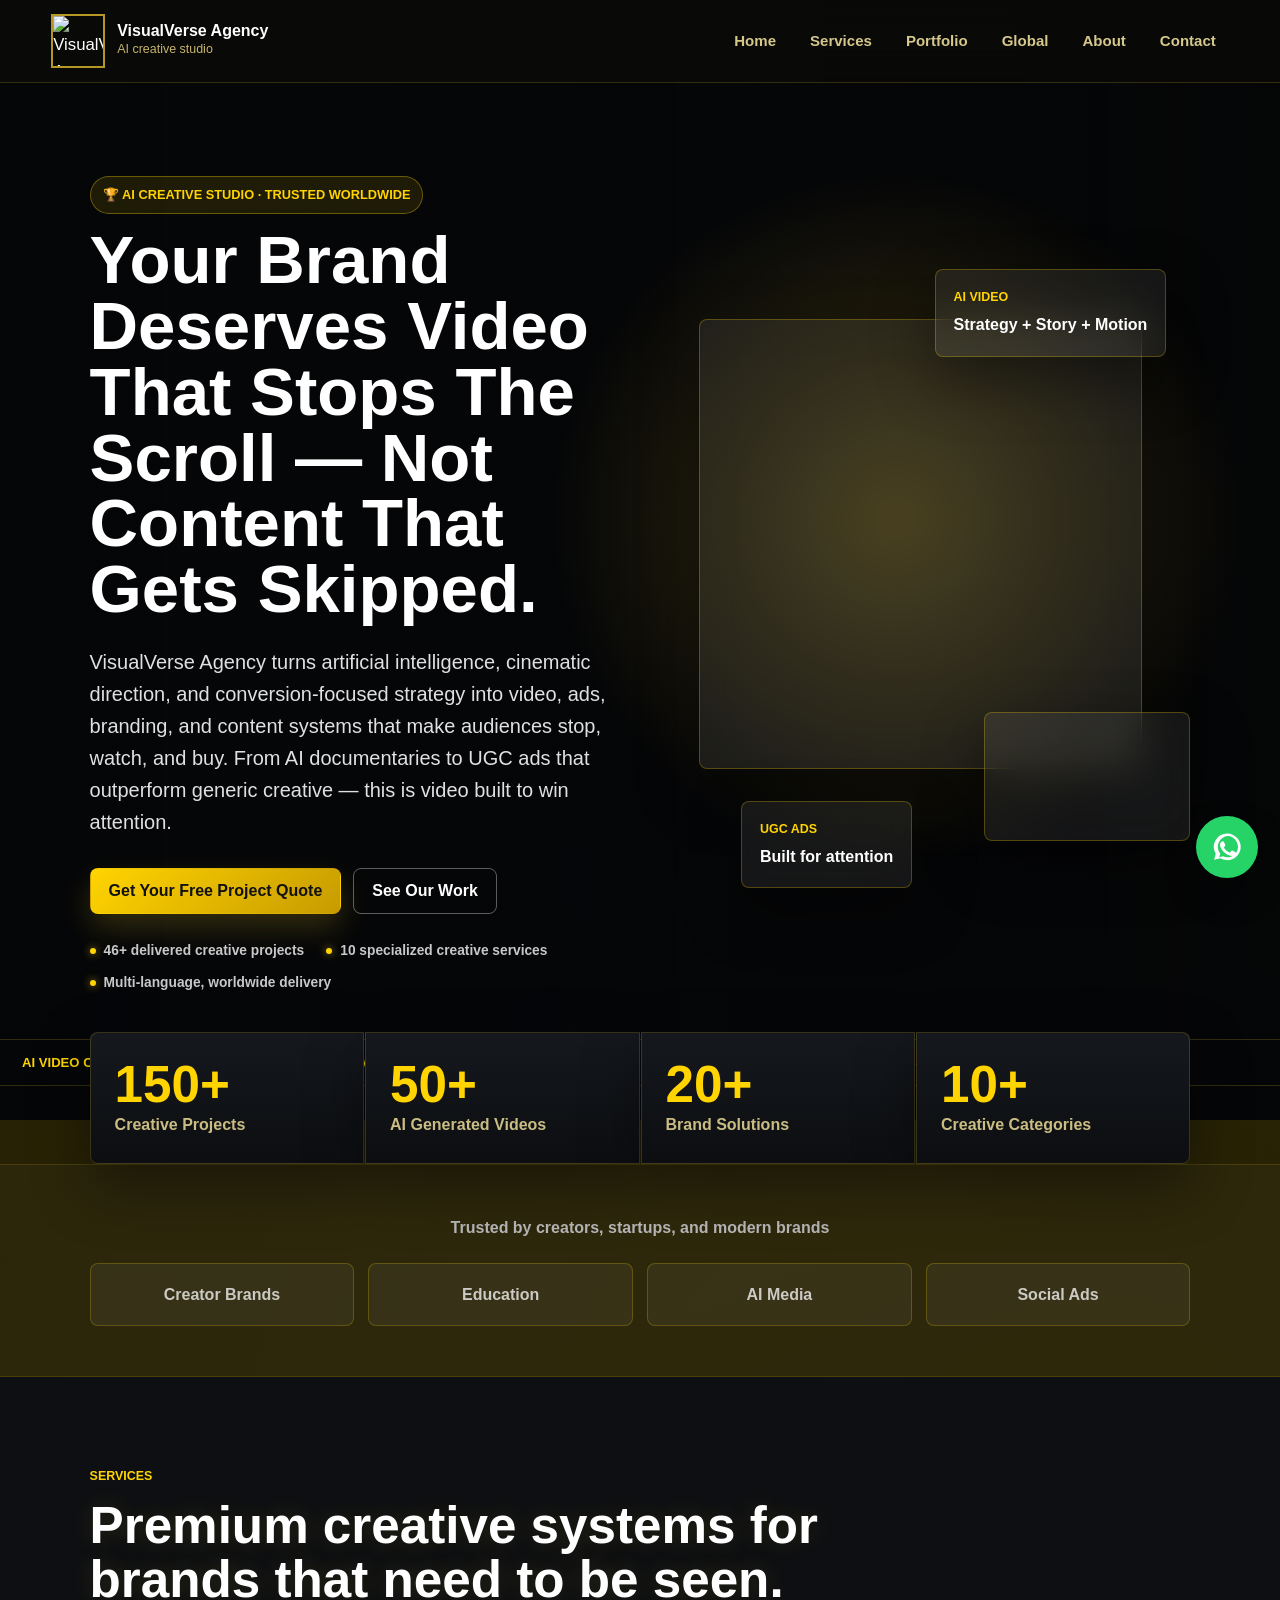
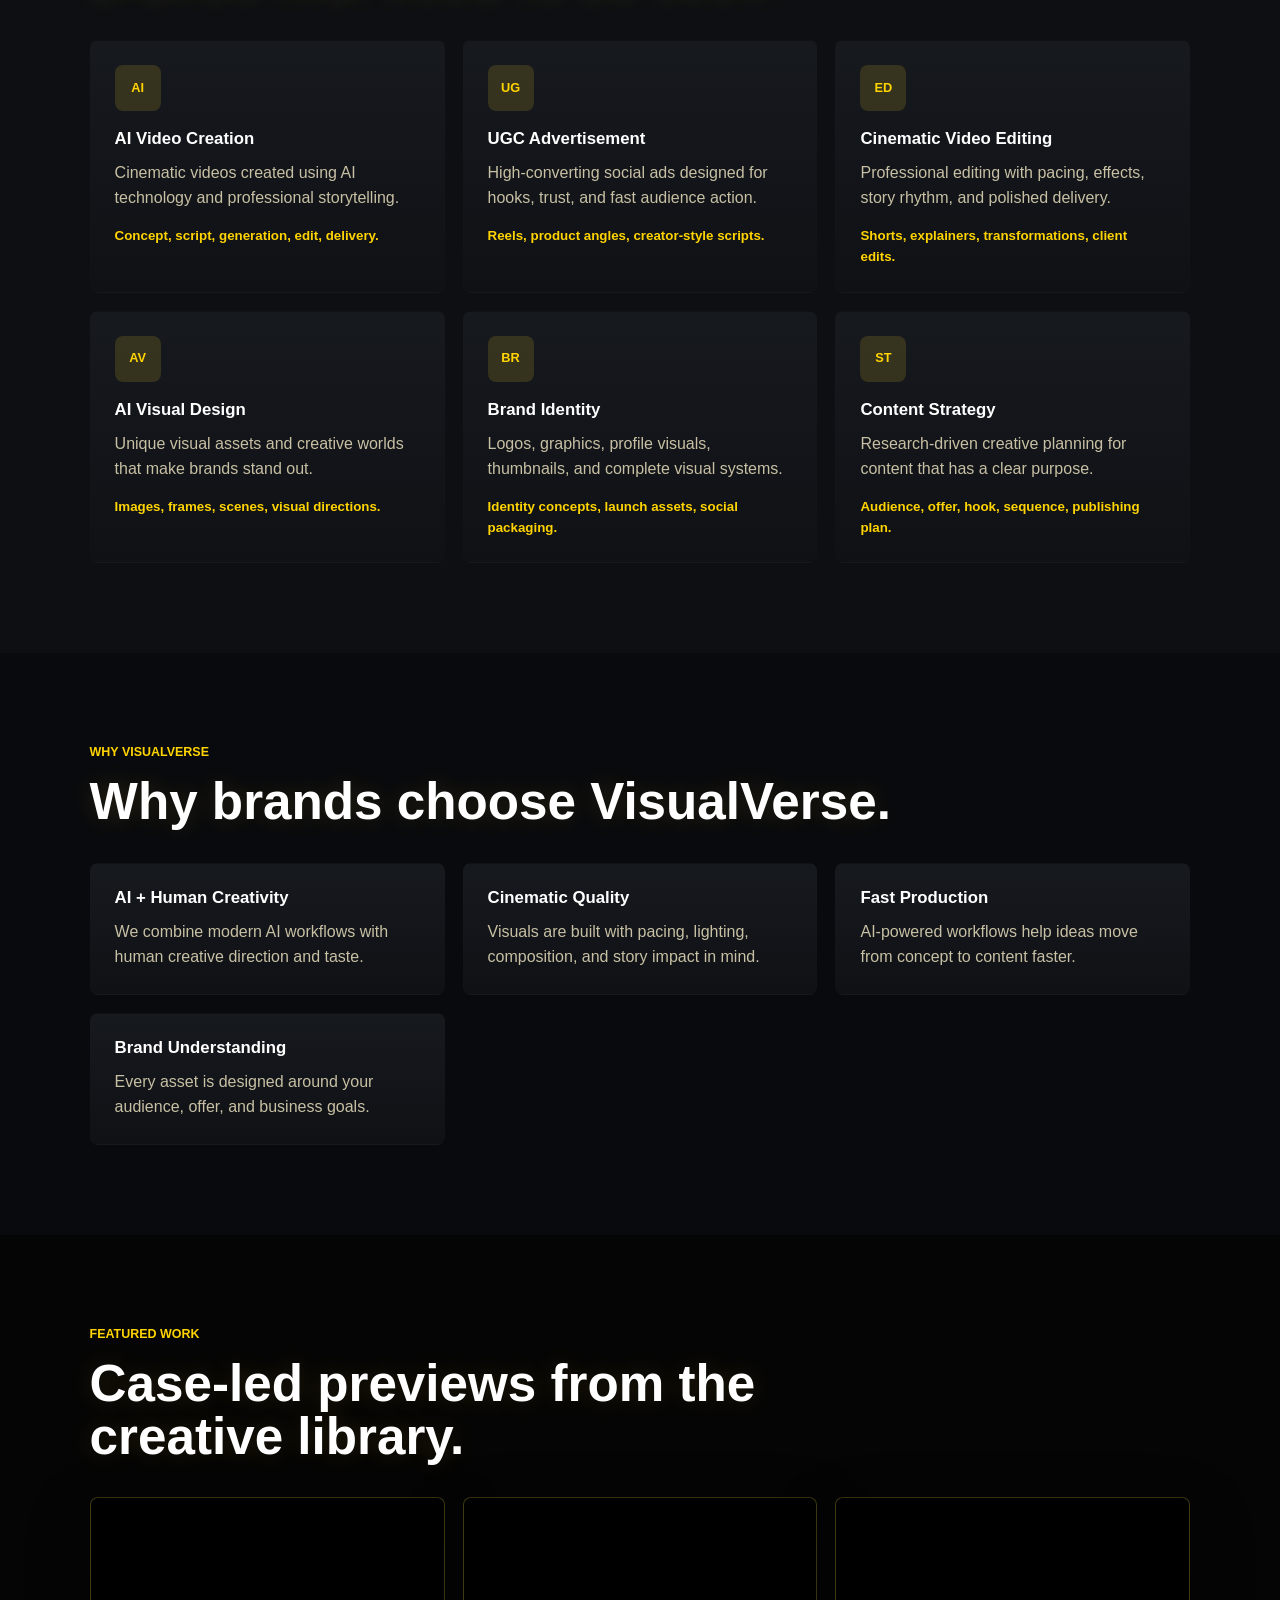
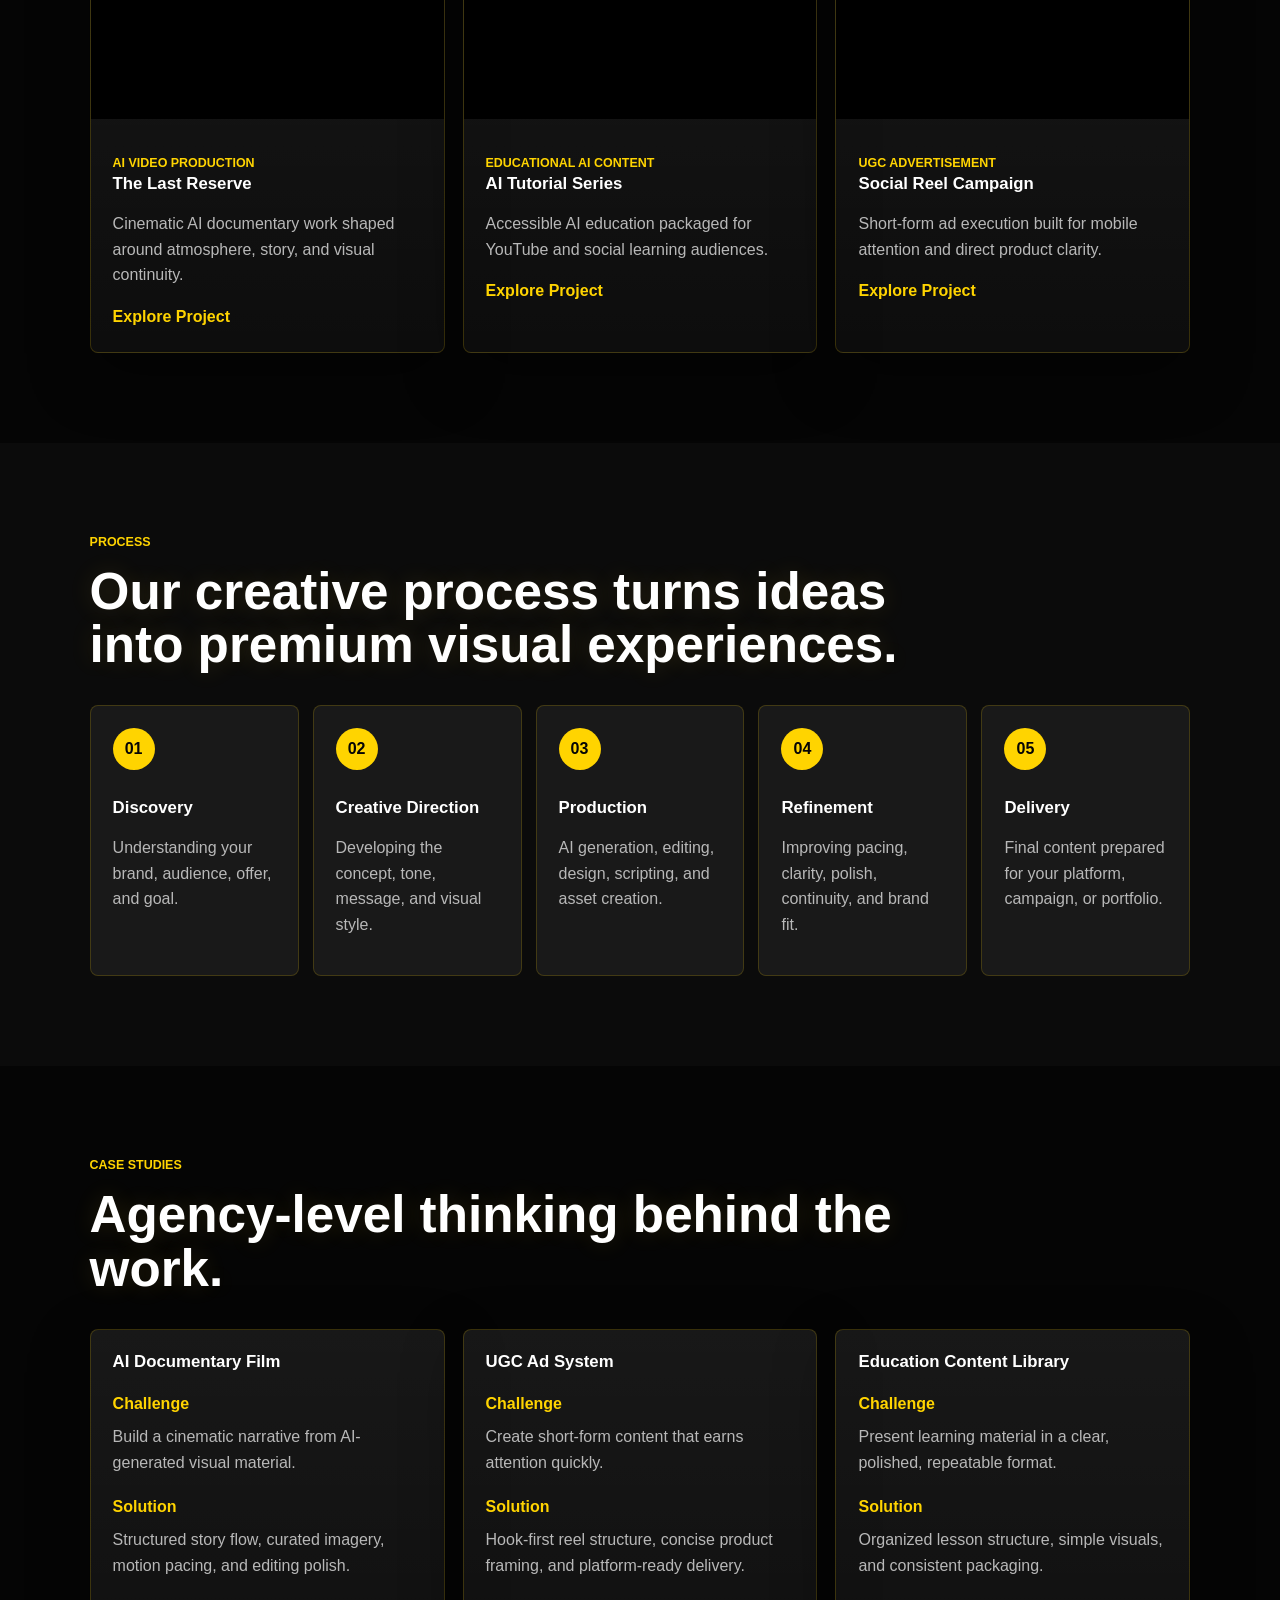
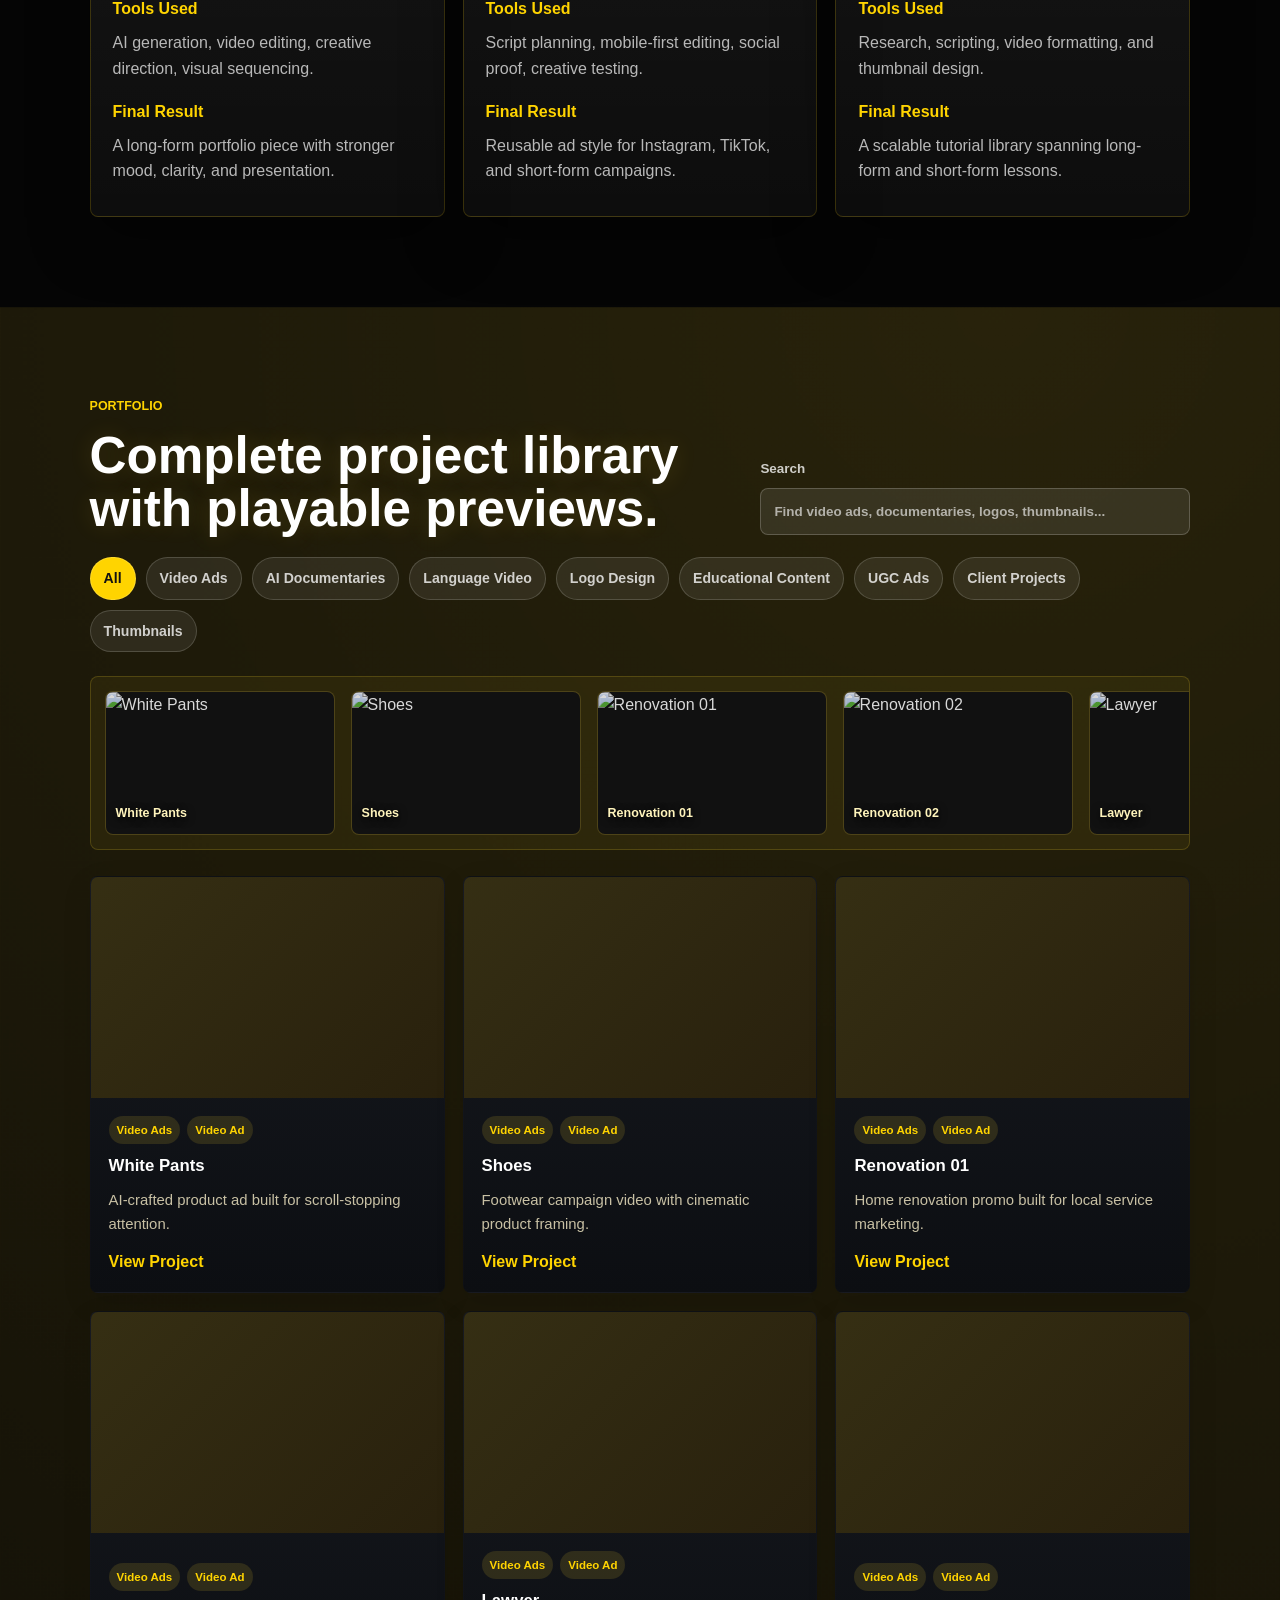
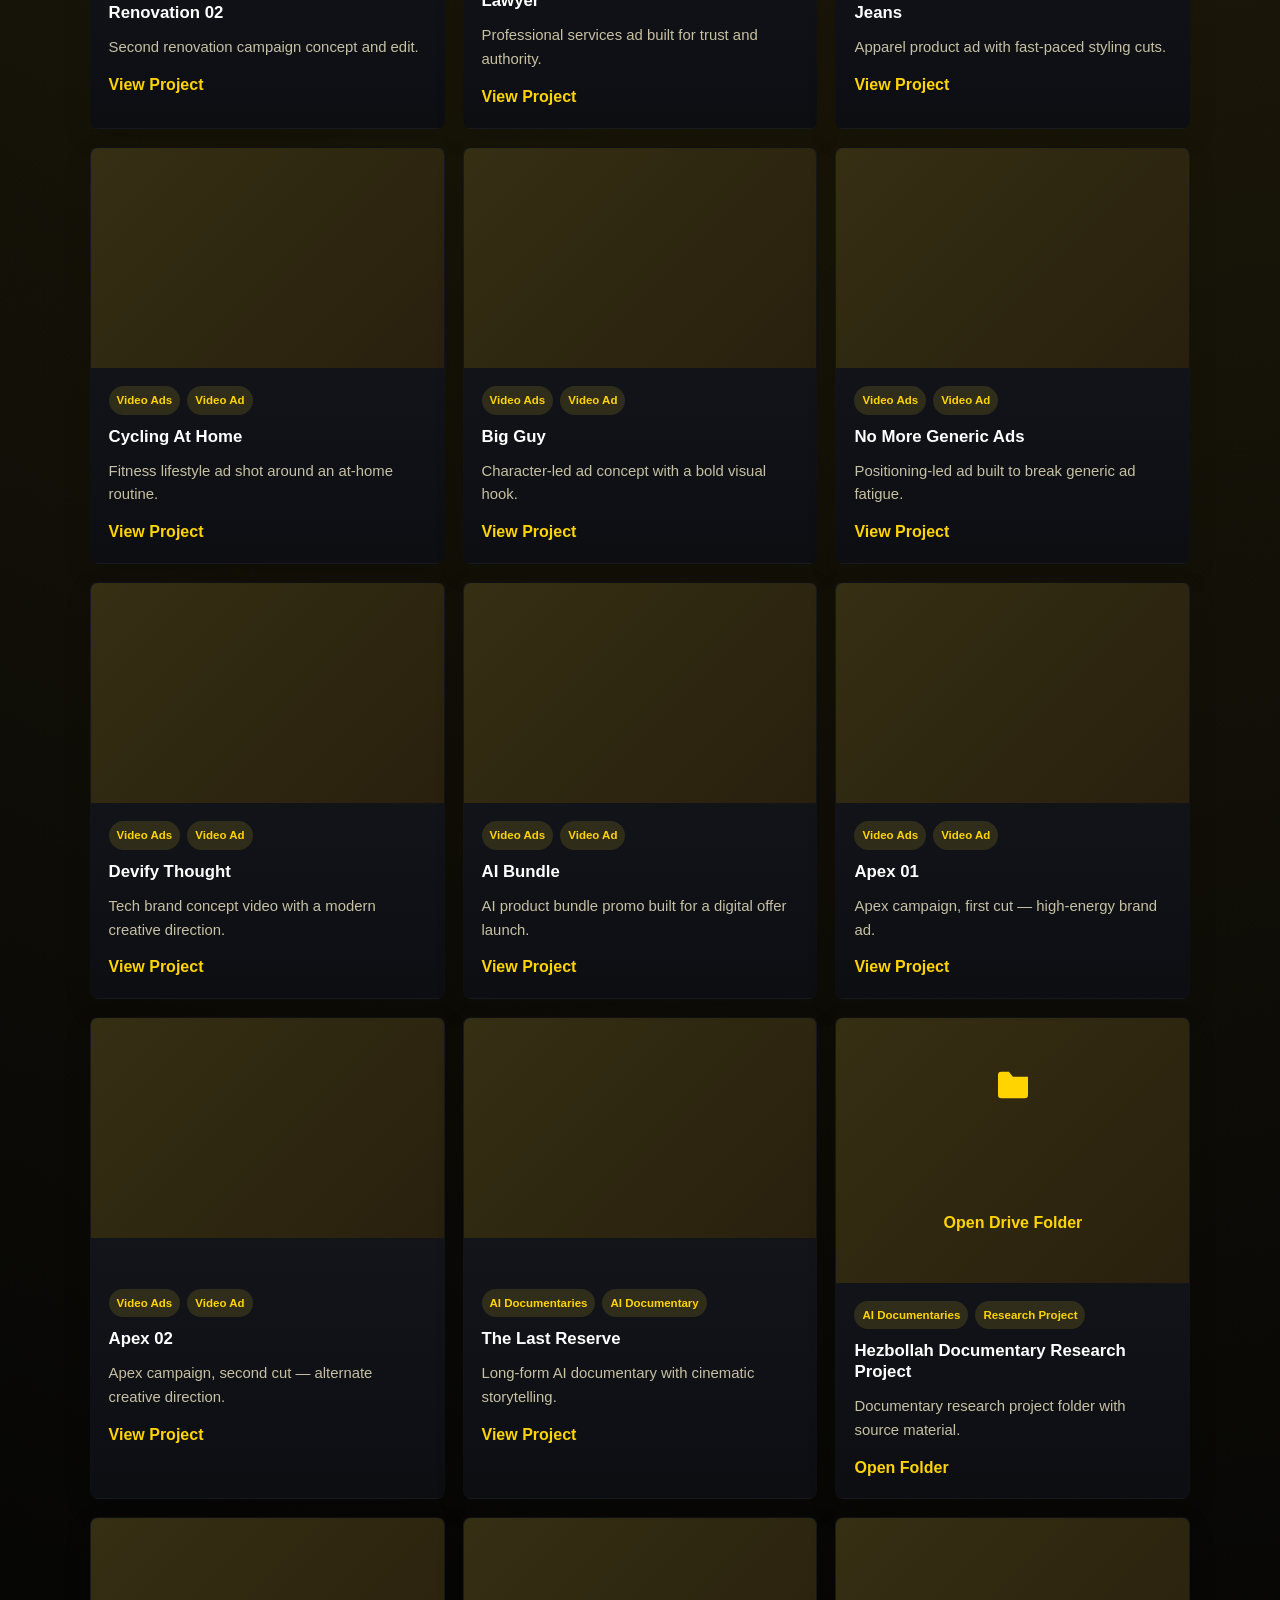
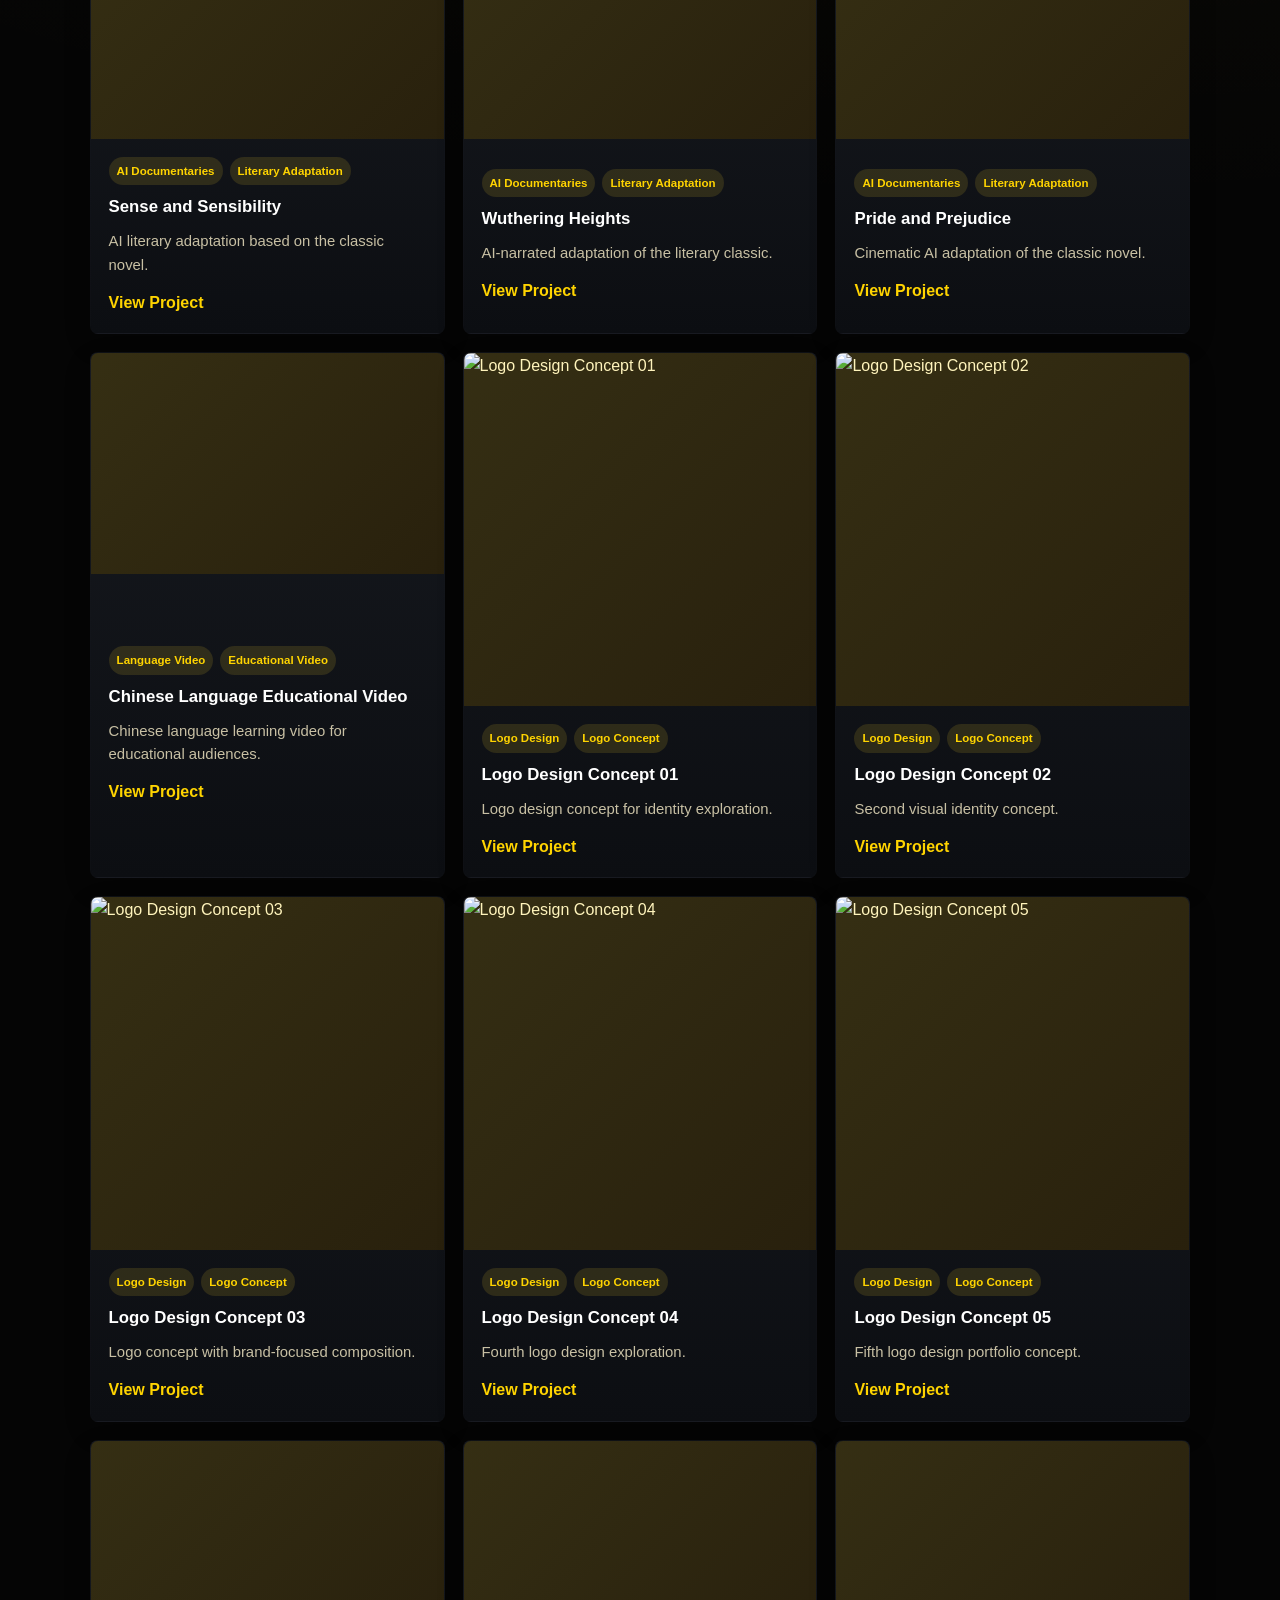
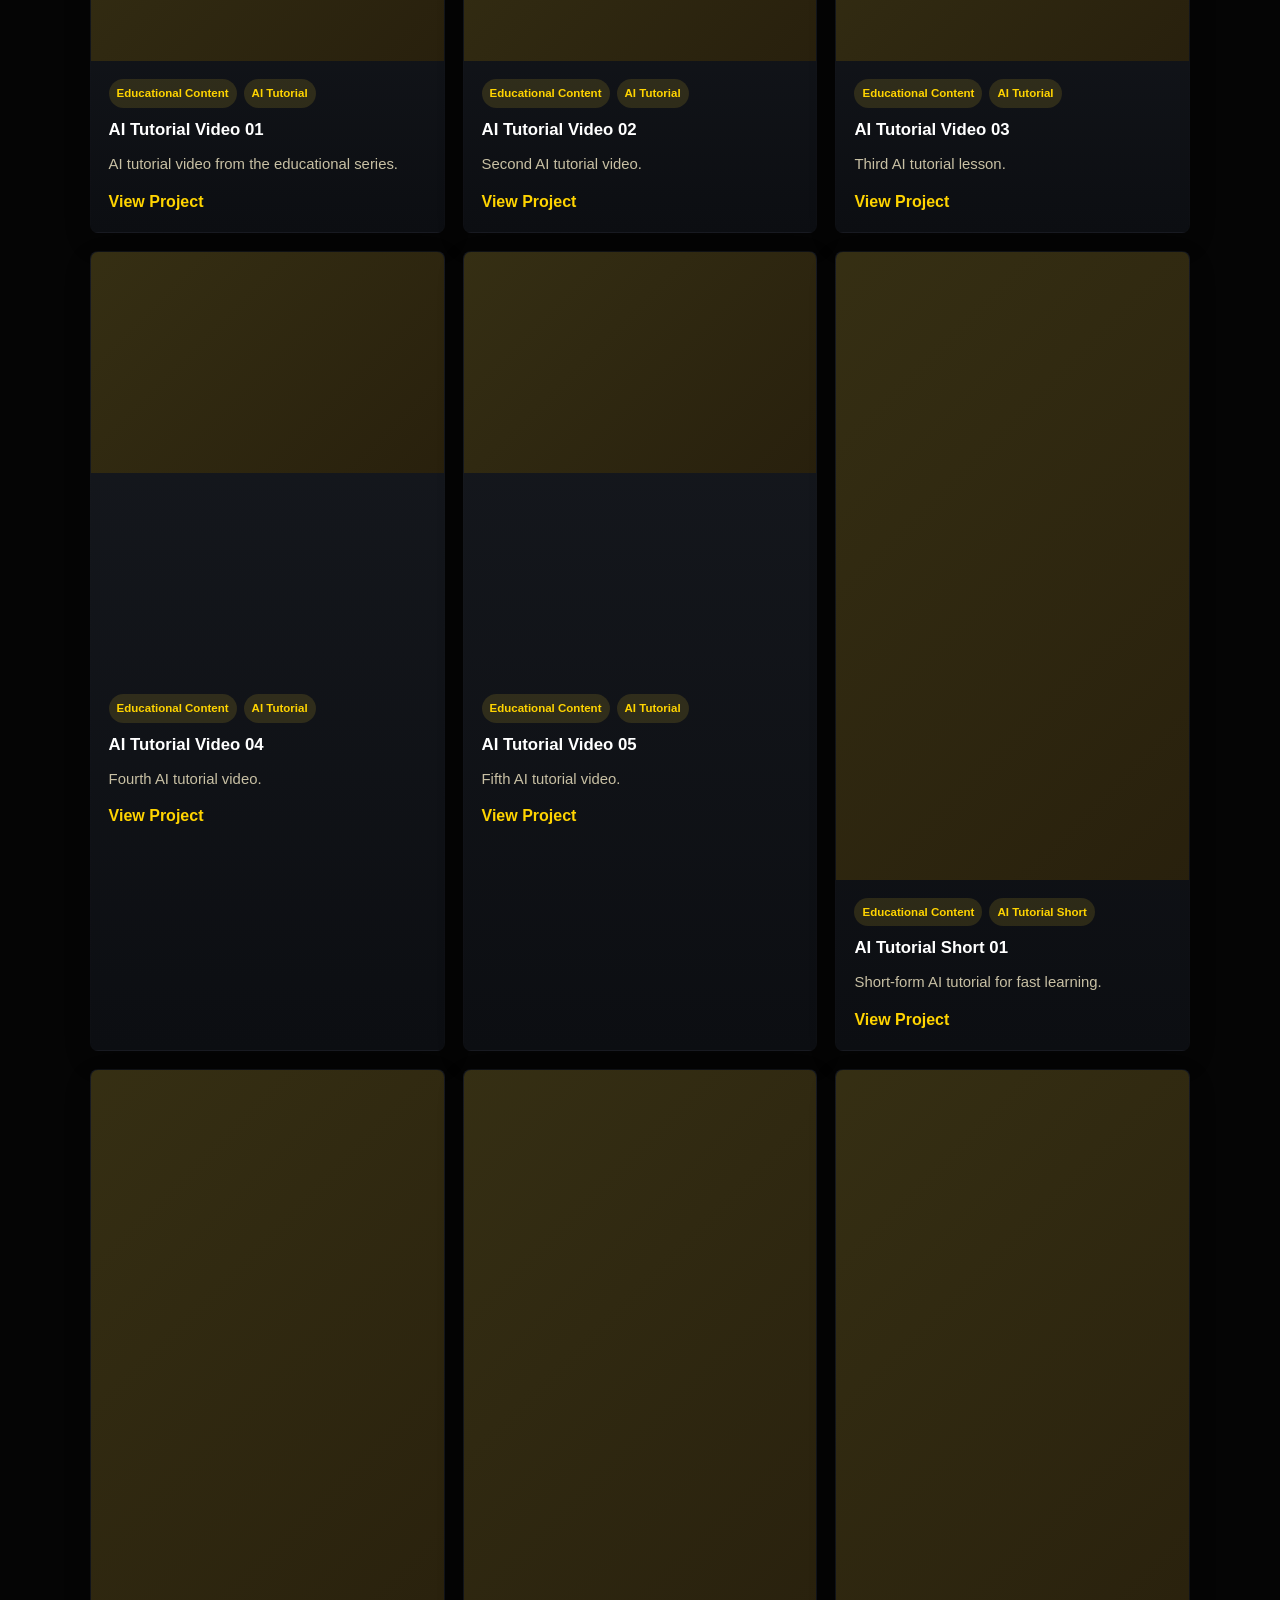
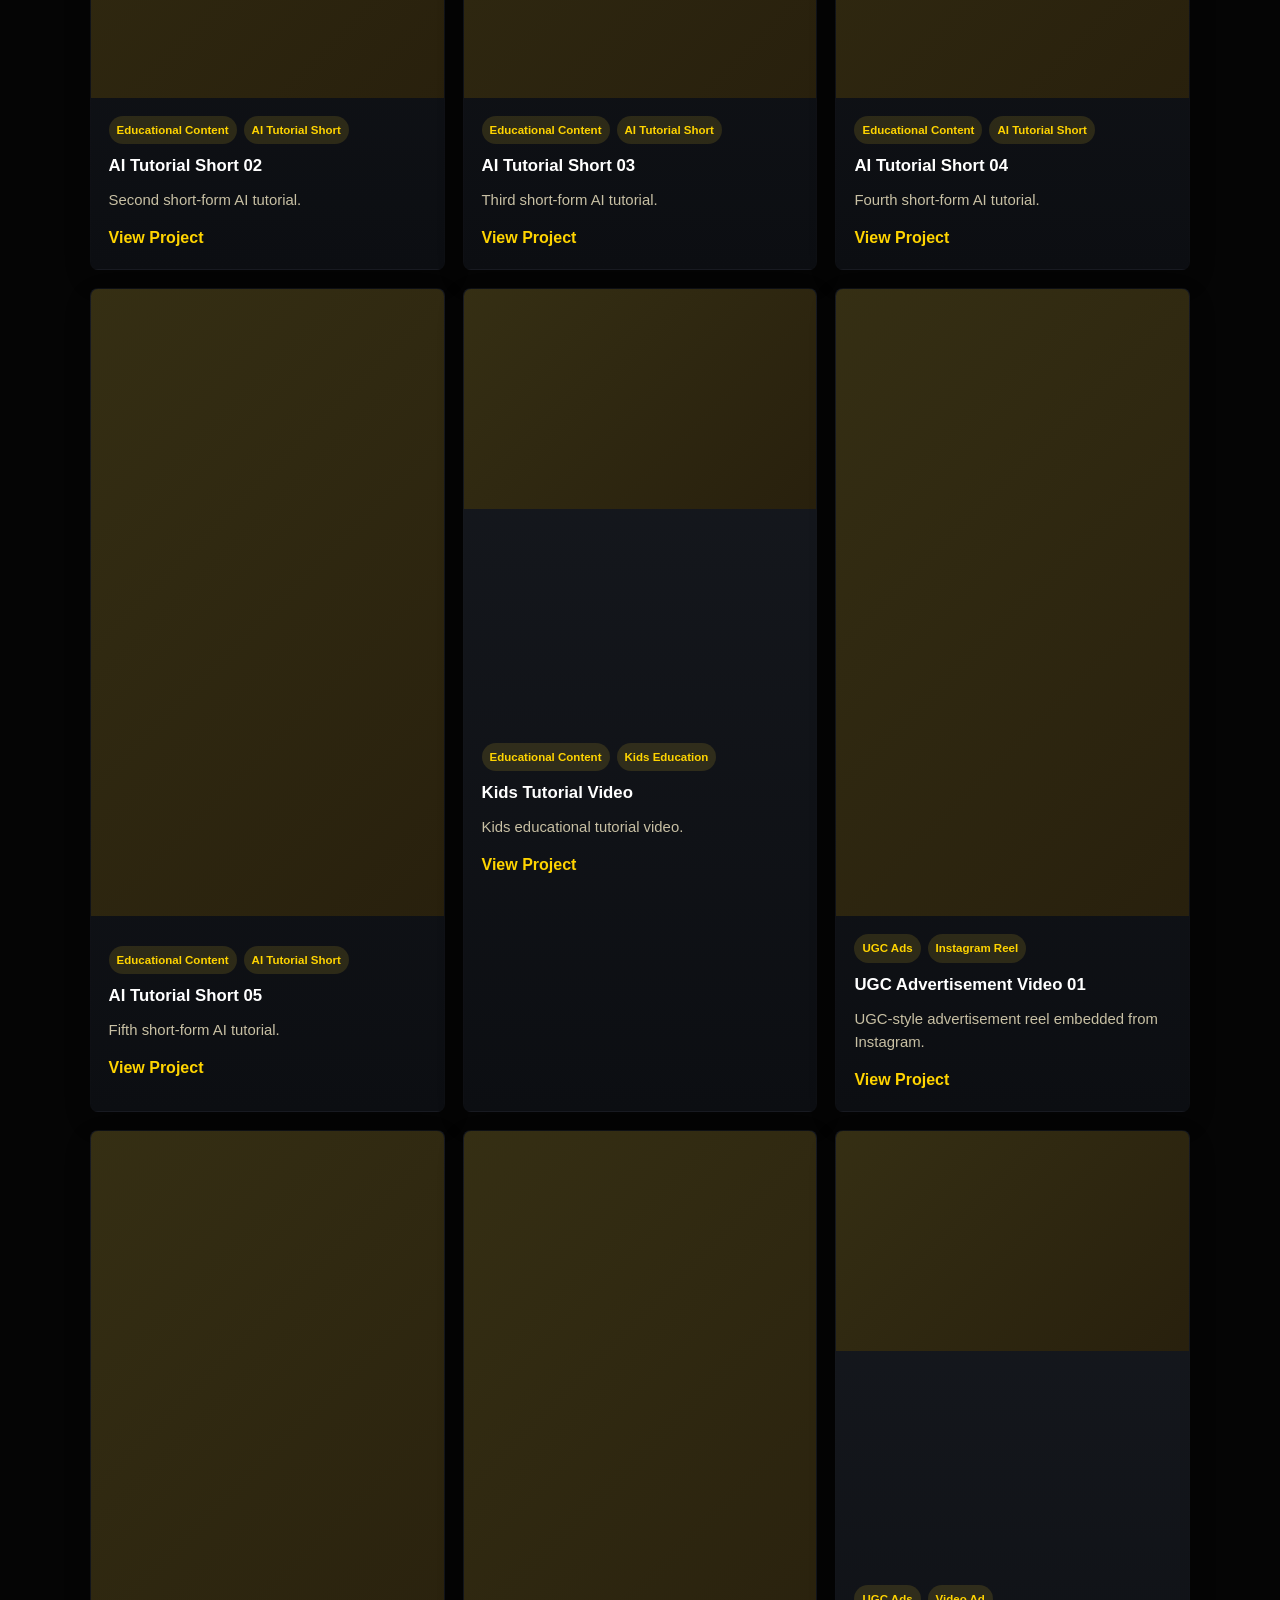
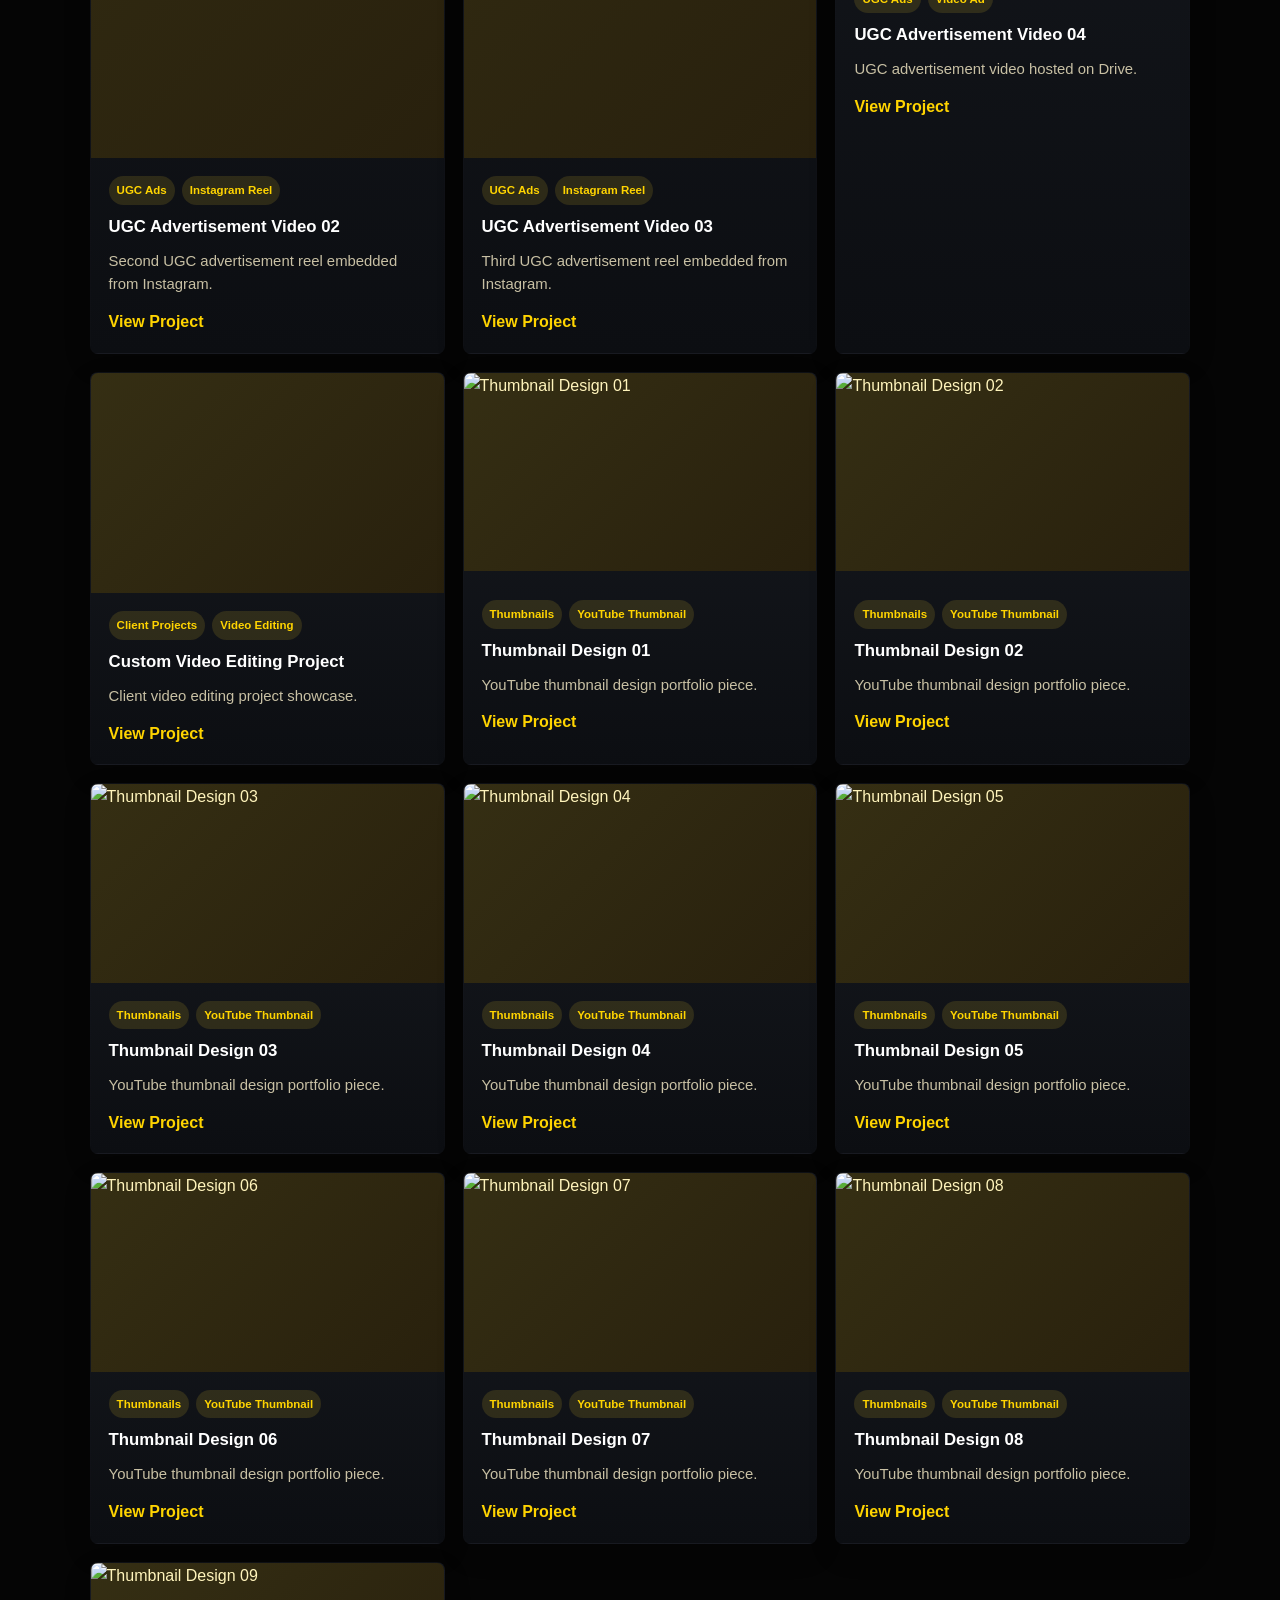
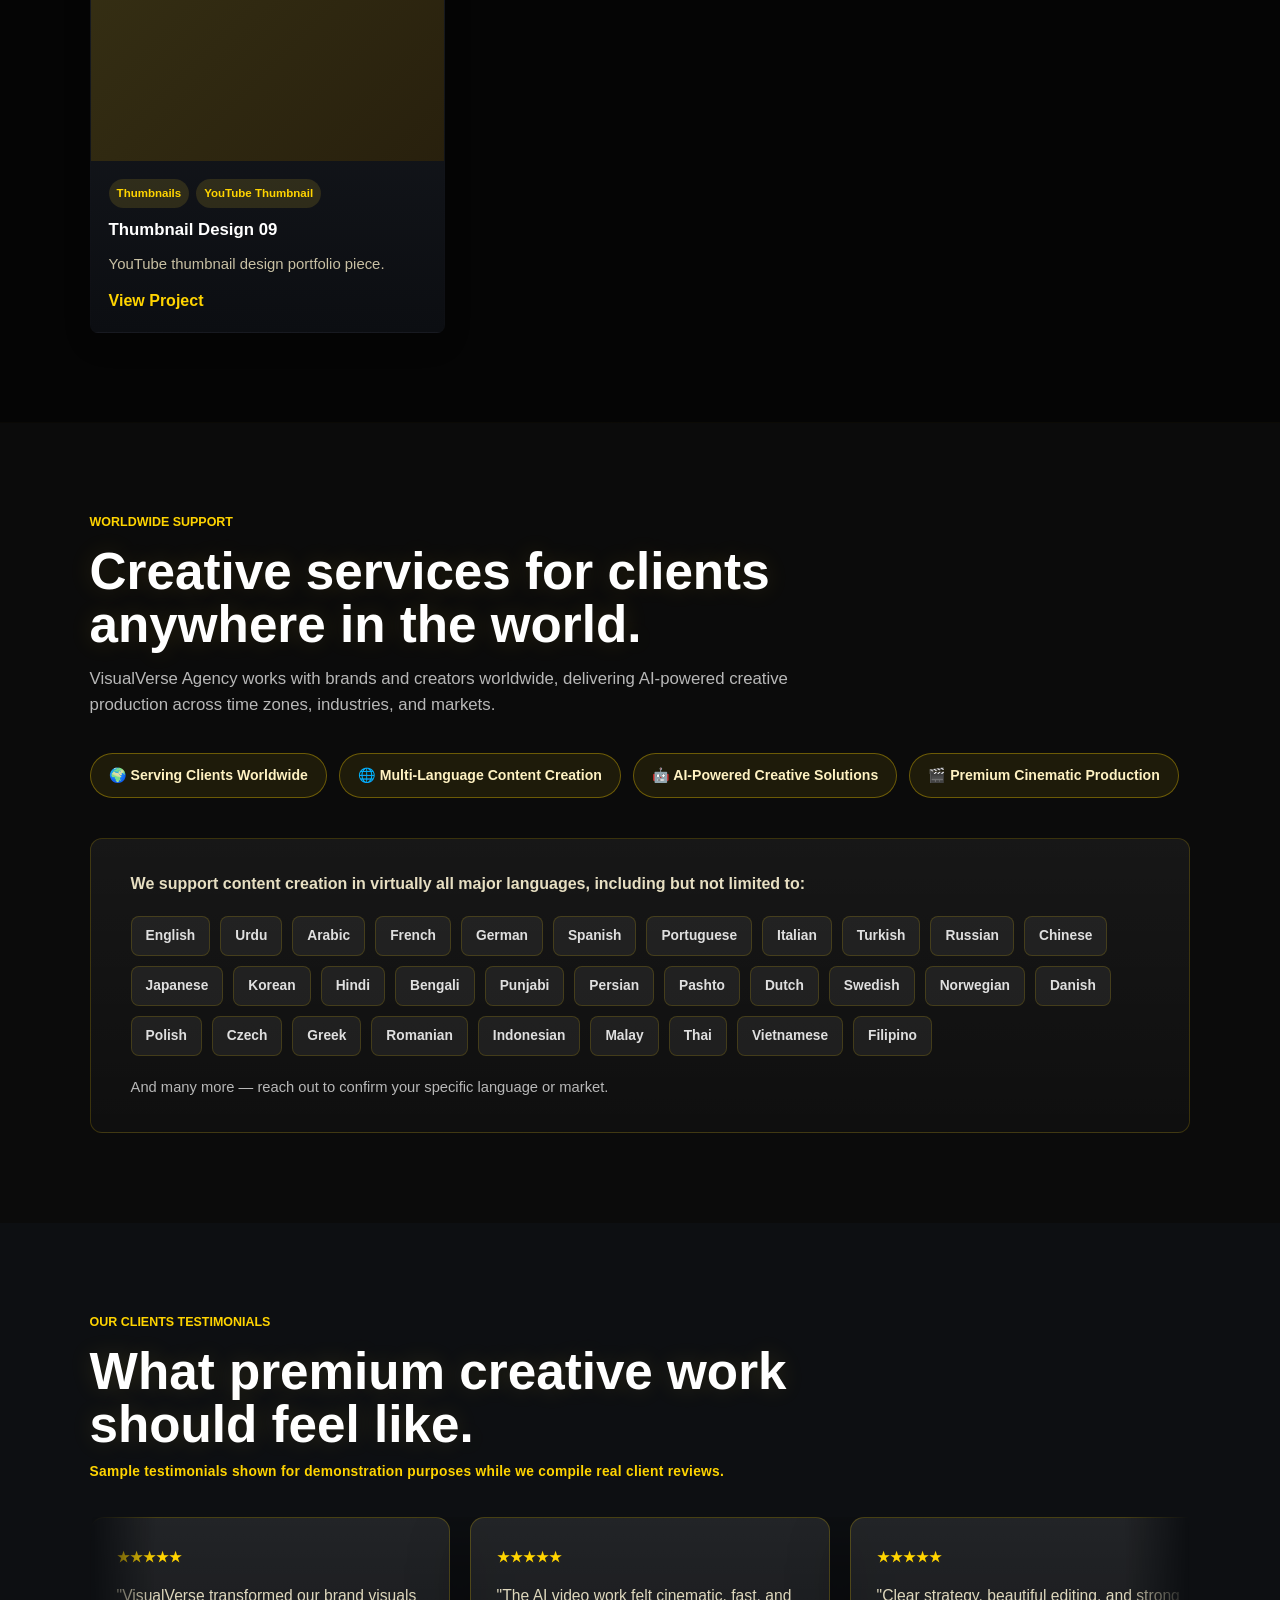
==== index.html @ c495f737 "Update index.html" ====
<!doctype html>
<html lang="en">
  <head>
    <meta charset="utf-8" />
    <meta name="viewport" content="width=device-width, initial-scale=1" />
    <title>VisualVerse Agency | AI Video Production, UGC Ads & Branding Studio</title>
    <meta
      name="description"
      content="VisualVerse Agency is an AI creative studio producing AI video production, UGC ads, cinematic video editing, AI documentaries, branding, logo design, and thumbnail design for brands worldwide."
    />
    <meta name="robots" content="index, follow, max-image-preview:large" />
    <meta name="author" content="VisualVerse Agency" />
    <meta name="keywords" content="AI video agency, AI video production, UGC video creator, professional video editing, documentary video production, branding agency, logo design agency, thumbnail design, AI content creation, creative agency" />
    <link rel="canonical" href="https://visualverseagency.example/" />

    <meta property="og:type" content="website" />
    <meta property="og:site_name" content="VisualVerse Agency" />
    <meta property="og:locale" content="en_US" />
    <meta property="og:url" content="https://visualverseagency.example/" />
    <meta property="og:title" content="VisualVerse Agency | AI Video Production, UGC Ads & Branding Studio" />
    <meta
      property="og:description"
      content="AI-powered creative studio helping brands grow through cinematic video, UGC ads, branding, and high-converting content — delivered worldwide."
    />
    <meta property="og:image" content="https://visualverseagency.example/og-image.jpg" />
    <meta property="og:image:width" content="1200" />
    <meta property="og:image:height" content="630" />
    <meta property="og:image:alt" content="VisualVerse Agency logo on a black and gold background" />

    <meta name="twitter:card" content="summary_large_image" />
    <meta name="twitter:title" content="VisualVerse Agency | AI Video Production, UGC Ads & Branding Studio" />
    <meta name="twitter:description" content="AI-powered creative studio helping brands grow through cinematic video, UGC ads, branding, and high-converting content." />
    <meta name="twitter:image" content="https://visualverseagency.example/og-image.jpg" />
    <meta name="twitter:site" content="@Visual_Verse" />

    <link rel="preconnect" href="https://drive.google.com" />
    <link rel="preconnect" href="https://www.youtube.com" />
    <link rel="preconnect" href="https://img.youtube.com" />
    <link rel="preconnect" href="https://www.instagram.com" />
    <link rel="preload" href="logo-bg.webp" as="image" type="image/webp" fetchpriority="high" />
    <link rel="stylesheet" href="styles.css" />
    <link rel="manifest" href="manifest.webmanifest" />
    <meta name="theme-color" content="#050505" />
    <link rel="icon" type="image/webp" sizes="32x32" href="favicon-32.webp" />
    <link rel="icon" type="image/png" sizes="32x32" href="favicon-32.png" />
    <link rel="icon" type="image/png" sizes="16x16" href="favicon-16.png" />
    <link rel="apple-touch-icon" href="apple-touch-icon.png" />
    <script type="application/ld+json">
      {
        "@context": "https://schema.org",
        "@graph": [
          {
            "@type": ["ProfessionalService", "LocalBusiness"],
            "@id": "https://visualverseagency.example/#organization",
            "name": "VisualVerse Agency",
            "description": "AI-powered creative studio for cinematic videos, UGC ads, branding, social content, and creative strategy.",
            "url": "https://visualverseagency.example/",
            "logo": "https://visualverseagency.example/logo.png",
            "image": "https://visualverseagency.example/og-image.jpg",
            "telephone": "+923088846208",
            "priceRange": "$$",
            "address": {
              "@type": "PostalAddress",
              "addressCountry": "PK"
            },
            "areaServed": {
              "@type": "Place",
              "name": "Worldwide"
            },
            "sameAs": [
              "https://www.youtube.com/@visual_verse_agency",
              "https://www.instagram.com/visual_verse_agency/",
              "https://www.threads.com/@visual_verse_agency",
              "https://www.facebook.com/profile.php?id=61590101997513",
              "https://x.com/Visual_Verse",
              "https://www.linkedin.com/in/shazia-naz-25a519411/",
              "https://bsky.app/profile/visualverseagency.bsky.social",
              "https://www.tiktok.com/@visual_verse_agency"
            ],
            "makesOffer": [
              { "@type": "Offer", "itemOffered": { "@type": "Service", "name": "AI Video Production" } },
              { "@type": "Offer", "itemOffered": { "@type": "Service", "name": "UGC Advertisements" } },
              { "@type": "Offer", "itemOffered": { "@type": "Service", "name": "Cinematic Video Editing" } },
              { "@type": "Offer", "itemOffered": { "@type": "Service", "name": "AI Documentaries" } },
              { "@type": "Offer", "itemOffered": { "@type": "Service", "name": "Branding" } },
              { "@type": "Offer", "itemOffered": { "@type": "Service", "name": "Logo Design" } },
              { "@type": "Offer", "itemOffered": { "@type": "Service", "name": "Thumbnail Design" } }
            ]
          },
          {
            "@type": "WebSite",
            "@id": "https://visualverseagency.example/#website",
            "url": "https://visualverseagency.example/",
            "name": "VisualVerse Agency",
            "publisher": { "@id": "https://visualverseagency.example/#organization" },
            "inLanguage": "en"
          },
          {
            "@type": "WebPage",
            "@id": "https://visualverseagency.example/#webpage",
            "url": "https://visualverseagency.example/",
            "name": "VisualVerse Agency | AI Video Production, UGC Ads & Branding Studio",
            "isPartOf": { "@id": "https://visualverseagency.example/#website" },
            "about": { "@id": "https://visualverseagency.example/#organization" },
            "inLanguage": "en"
          },
          {
            "@type": "FAQPage",
            "@id": "https://visualverseagency.example/#faq",
            "mainEntity": [
              {
                "@type": "Question",
                "name": "What is an AI video production agency?",
                "acceptedAnswer": { "@type": "Answer", "text": "An AI video production agency like VisualVerse combines artificial intelligence tools with human creative direction — scripting, editing, and strategy — to produce cinematic video content faster and at lower cost than fully traditional production." }
              },
              {
                "@type": "Question",
                "name": "Do you create UGC (user-generated content) style ads?",
                "acceptedAnswer": { "@type": "Answer", "text": "Yes. Our UGC advertisement service produces native, scroll-stopping ad creative designed to look and feel authentic on Instagram, TikTok, and YouTube while still driving measurable performance." }
              },
              {
                "@type": "Question",
                "name": "Can you edit existing footage or YouTube videos?",
                "acceptedAnswer": { "@type": "Answer", "text": "Yes. Our video editing service covers pacing, color, sound design, motion graphics, and platform-specific formatting for existing raw footage or long-form YouTube content." }
              },
              {
                "@type": "Question",
                "name": "Do you produce AI documentaries and literary adaptations?",
                "acceptedAnswer": { "@type": "Answer", "text": "Yes. We build long-form AI documentaries and narrated literary adaptations with cinematic pacing, research-backed scripting, and AI-assisted visuals." }
              },
              {
                "@type": "Question",
                "name": "How long does branding or logo design take?",
                "acceptedAnswer": { "@type": "Answer", "text": "Most branding and logo design projects move through concept, revision, and final delivery within one to two weeks, depending on scope and number of concepts requested." }
              },
              {
                "@type": "Question",
                "name": "Can you design YouTube thumbnails that improve click-through rate?",
                "acceptedAnswer": { "@type": "Answer", "text": "Yes. Our thumbnail design service focuses on contrast, facial expression, and typography proven to increase click-through rate across YouTube and video platforms." }
              },
              {
                "@type": "Question",
                "name": "Do you support multiple languages and worldwide clients?",
                "acceptedAnswer": { "@type": "Answer", "text": "Yes. VisualVerse Agency delivers content creation in dozens of major languages and works with clients across time zones worldwide — see our Worldwide Support section above." }
              },
              {
                "@type": "Question",
                "name": "How do I start a project with VisualVerse Agency?",
                "acceptedAnswer": { "@type": "Answer", "text": "Message us directly on WhatsApp or submit the contact form below with your project type and goals. We typically respond with next steps within one business day." }
              }
            ]
          }
        ]
      }
    </script>
  </head>
  <body class="intro-active">
    <a class="skip-link" href="#home">Skip to main content</a>
    <section class="landing-intro" id="landingIntro" aria-label="VisualVerse Agency animated introduction">
      <div class="intro-stage">
        <div class="intro-panel">
          <picture>
            <source srcset="logo.webp" type="image/webp" />
            <img class="intro-logo" src="logo.png" alt="VisualVerse Agency logo" width="230" height="230" />
          </picture>
          <div class="intro-copy">
            <p class="eyebrow">AI Creative Studio</p>
            <p class="intro-title">VisualVerse Agency</p>
            <p>
              Cinematic AI videos, UGC ads, visual systems, thumbnails, storytelling,
              and social-first content built to make brands impossible to ignore.
            </p>
          </div>
          <button class="intro-skip" type="button" id="introSkip">Enter Studio</button>
        </div>
        <div class="intro-preview-wall" id="introPreviewWall" aria-hidden="true"></div>
        <div class="intro-progress" aria-hidden="true"><span></span></div>
      </div>
    </section>

    <header class="site-header">
      <a class="brand" href="#home" aria-label="VisualVerse Agency home">
        <picture>
          <source srcset="logo.webp" type="image/webp" />
          <img class="brand-mark" src="logo.png" alt="VisualVerse Agency logo" width="54" height="54" />
        </picture>
        <span>
          <strong>VisualVerse Agency</strong>
          <small>AI creative studio</small>
        </span>
      </a>
      <button class="nav-toggle" type="button" aria-label="Open menu" aria-expanded="false">
        <span></span>
        <span></span>
        <span></span>
      </button>
      <nav class="nav-links" aria-label="Main navigation">
        <a href="#home">Home</a>
        <a href="#services">Services</a>
        <a href="#portfolio">Portfolio</a>
        <a href="#global">Global</a>
        <a href="#about">About</a>
        <a href="#contact">Contact</a>
      </nav>
    </header>

<main id="home">
  <section class="hero">
    <div class="hero-media hero-logo-bg" aria-hidden="true">
      <picture>
        <img 
          src="https://drive.google.com/thumbnail?id=1juN2F26z8w44Nod8FsmDYAClrkt08c3P&sz=w1600" 
          alt="" 
          width="1600" 
          height="1600" 
          fetchpriority="high" 
        />
      </picture>
    </div>
    <div class="hero-content reveal">
      <p class="hero-badge">🏆 AI Creative Studio · Trusted Worldwide</p>
      <h1>Your Brand Deserves Video That Stops The Scroll — Not Content That Gets Skipped.</h1>
      <p class="hero-copy">
        VisualVerse Agency turns artificial intelligence, cinematic direction, and
        conversion-focused strategy into video, ads, branding, and content systems
        that make audiences stop, watch, and buy. From AI documentaries to UGC ads
        that outperform generic creative — this is video built to win attention.
      </p>
      <div class="hero-actions">
        <a class="button primary magnetic" href="#contact">Get Your Free Project Quote</a>
        <a class="button ghost magnetic" href="#portfolio">See Our Work</a>
      </div>
      <ul class="hero-trust" aria-label="Why brands choose VisualVerse Agency">
        <li>46+ delivered creative projects</li>
        <li>10 specialized creative services</li>
        <li>Multi-language, worldwide delivery</li>
      </ul>
    </div>
    <div class="hero-visual reveal">
      <div class="visual-frame main-frame">
        <!-- Playable Google Drive Video Frame -->
        <iframe 
          src="https://drive.google.com/file/d/1juN2F26z8w44Nod8FsmDYAClrkt08c3P/preview" 
          width="100%" 
          height="100%" 
          allow="autoplay; encrypted-media" 
          allowfullscreen
          style="border:0;"
          title="VisualVerse Agency Featured Video">
        </iframe>
      </div>
      <div class="visual-frame side-frame">
        <!-- Playable YouTube Video with Full Voice & Audio Controls -->
        <iframe 
          src="https://www.youtube.com/embed/r0LnqQmOqOM?enablejsapi=1&rel=0" 
          width="100%" 
          height="100%" 
          title="AI tutorial video produced by VisualVerse Agency" 
          allow="accelerometer; autoplay; clipboard-write; encrypted-media; gyroscope; picture-in-picture; web-share" 
          allowfullscreen 
          style="border:0;">
        </iframe>
      </div>
      <div class="visual-panel">
        <span>AI Video</span>
        <strong>Strategy + Story + Motion</strong>
      </div>
      <div class="visual-panel small-panel">
        <span>UGC Ads</span>
        <strong>Built for attention</strong>
      </div>
    </div>
    <div class="hero-reel" aria-hidden="true">
      <span>AI Video Creation</span>
      <span>UGC Ads</span>
      <span>Cinematic Editing</span>
      <span>AI Visual Design</span>
      <span>Creative Strategy</span>
      <span>Social Content</span>
    </div>
  </section>
</main>
    
</main>
      <section class="stats-band" id="success" aria-label="Agency highlights">
        <article>
          <strong data-count="150">150+</strong>
          <span>Creative Projects</span>
        </article>
        <article>
          <strong data-count="50">50+</strong>
          <span>AI Generated Videos</span>
        </article>
        <article>
          <strong data-count="20">20+</strong>
          <span>Brand Solutions</span>
        </article>
        <article>
          <strong data-count="10">10+</strong>
          <span>Creative Categories</span>
        </article>
      </section>

      <section class="trust-strip">
        <p>Trusted by creators, startups, and modern brands</p>
        <div class="logo-cloud" aria-label="Worked with logo placeholders">
          <span>Creator Brands</span>
          <span>Education</span>
          <span>AI Media</span>
          <span>Social Ads</span>
        </div>
      </section>

      <section class="section services" id="services">
        <div class="section-heading reveal">
          <p class="eyebrow">Services</p>
          <h2>Premium creative systems for brands that need to be seen.</h2>
        </div>
        <div class="service-grid">
          <article class="reveal">
            <span class="service-icon">AI</span>
            <h3>AI Video Creation</h3>
            <p>Cinematic videos created using AI technology and professional storytelling.</p>
            <small>Concept, script, generation, edit, delivery.</small>
          </article>
          <article class="reveal">
            <span class="service-icon">UG</span>
            <h3>UGC Advertisement</h3>
            <p>High-converting social ads designed for hooks, trust, and fast audience action.</p>
            <small>Reels, product angles, creator-style scripts.</small>
          </article>
          <article class="reveal">
            <span class="service-icon">ED</span>
            <h3>Cinematic Video Editing</h3>
            <p>Professional editing with pacing, effects, story rhythm, and polished delivery.</p>
            <small>Shorts, explainers, transformations, client edits.</small>
          </article>
          <article class="reveal">
            <span class="service-icon">AV</span>
            <h3>AI Visual Design</h3>
            <p>Unique visual assets and creative worlds that make brands stand out.</p>
            <small>Images, frames, scenes, visual directions.</small>
          </article>
          <article class="reveal">
            <span class="service-icon">BR</span>
            <h3>Brand Identity</h3>
            <p>Logos, graphics, profile visuals, thumbnails, and complete visual systems.</p>
            <small>Identity concepts, launch assets, social packaging.</small>
          </article>
          <article class="reveal">
            <span class="service-icon">ST</span>
            <h3>Content Strategy</h3>
            <p>Research-driven creative planning for content that has a clear purpose.</p>
            <small>Audience, offer, hook, sequence, publishing plan.</small>
          </article>
        </div>
      </section>

      <section class="section why">
        <div class="section-heading reveal">
          <p class="eyebrow">Why VisualVerse</p>
          <h2>Why brands choose VisualVerse.</h2>
        </div>
        <div class="why-grid">
          <article class="reveal">
            <h3>AI + Human Creativity</h3>
            <p>We combine modern AI workflows with human creative direction and taste.</p>
          </article>
          <article class="reveal">
            <h3>Cinematic Quality</h3>
            <p>Visuals are built with pacing, lighting, composition, and story impact in mind.</p>
          </article>
          <article class="reveal">
            <h3>Fast Production</h3>
            <p>AI-powered workflows help ideas move from concept to content faster.</p>
          </article>
          <article class="reveal">
            <h3>Brand Understanding</h3>
            <p>Every asset is designed around your audience, offer, and business goals.</p>
          </article>
        </div>
      </section>

      <section class="section featured">
        <div class="section-heading reveal">
          <p class="eyebrow">Featured Work</p>
          <h2>Case-led previews from the creative library.</h2>
        </div>
        <div class="featured-grid">
          <article class="featured-card reveal">
            <iframe src="https://drive.google.com/file/d/1NLWqV7fKN4449-NmM6KVp0DZhxmbljnR/preview" title="The Last Reserve preview" loading="lazy" allow="autoplay; fullscreen"></iframe>
            <div>
              <span>AI Video Production</span>
              <h3>The Last Reserve</h3>
              <p>Cinematic AI documentary work shaped around atmosphere, story, and visual continuity.</p>
              <a href="https://drive.google.com/file/d/1NLWqV7fKN4449-NmM6KVp0DZhxmbljnR/view" target="_blank" rel="noopener">Explore Project</a>
            </div>
          </article>
          <article class="featured-card reveal">
            <iframe src="https://www.youtube.com/embed/r0LnqQmOqOM" title="AI Tutorial Video 01" loading="lazy" allow="accelerometer; clipboard-write; encrypted-media; gyroscope; picture-in-picture; web-share" allowfullscreen></iframe>
            <div>
              <span>Educational AI Content</span>
              <h3>AI Tutorial Series</h3>
              <p>Accessible AI education packaged for YouTube and social learning audiences.</p>
              <a href="https://youtu.be/r0LnqQmOqOM?si=O0Fr7H3Pjo8uCxwq" target="_blank" rel="noopener">Explore Project</a>
            </div>
          </article>
          <article class="featured-card reveal">
            <iframe src="https://www.instagram.com/reel/DTkV2bJDGoY/embed" title="UGC Advertisement Video 01" loading="lazy" allow="autoplay; clipboard-write; encrypted-media; picture-in-picture; web-share" allowfullscreen></iframe>
            <div>
              <span>UGC Advertisement</span>
              <h3>Social Reel Campaign</h3>
              <p>Short-form ad execution built for mobile attention and direct product clarity.</p>
              <a href="https://www.instagram.com/reel/DTkV2bJDGoY/?utm_source=ig_web_copy_link&igsh=MzRlODBiNWFlZA==" target="_blank" rel="noopener">Explore Project</a>
            </div>
          </article>
        </div>
      </section>

      <section class="section process" id="process">
        <div class="section-heading reveal">
          <p class="eyebrow">Process</p>
          <h2>Our creative process turns ideas into premium visual experiences.</h2>
        </div>
        <div class="process-timeline">
          <article class="reveal"><span>01</span><h3>Discovery</h3><p>Understanding your brand, audience, offer, and goal.</p></article>
          <article class="reveal"><span>02</span><h3>Creative Direction</h3><p>Developing the concept, tone, message, and visual style.</p></article>
          <article class="reveal"><span>03</span><h3>Production</h3><p>AI generation, editing, design, scripting, and asset creation.</p></article>
          <article class="reveal"><span>04</span><h3>Refinement</h3><p>Improving pacing, clarity, polish, continuity, and brand fit.</p></article>
          <article class="reveal"><span>05</span><h3>Delivery</h3><p>Final content prepared for your platform, campaign, or portfolio.</p></article>
        </div>
      </section>

      <section class="section case-studies">
        <div class="section-heading reveal">
          <p class="eyebrow">Case Studies</p>
          <h2>Agency-level thinking behind the work.</h2>
        </div>
        <div class="case-grid">
          <article class="case-card reveal">
            <h3>AI Documentary Film</h3>
            <dl>
              <dt>Challenge</dt>
              <dd>Build a cinematic narrative from AI-generated visual material.</dd>
              <dt>Solution</dt>
              <dd>Structured story flow, curated imagery, motion pacing, and editing polish.</dd>
              <dt>Tools Used</dt>
              <dd>AI generation, video editing, creative direction, visual sequencing.</dd>
              <dt>Final Result</dt>
              <dd>A long-form portfolio piece with stronger mood, clarity, and presentation.</dd>
            </dl>
          </article>
          <article class="case-card reveal">
            <h3>UGC Ad System</h3>
            <dl>
              <dt>Challenge</dt>
              <dd>Create short-form content that earns attention quickly.</dd>
              <dt>Solution</dt>
              <dd>Hook-first reel structure, concise product framing, and platform-ready delivery.</dd>
              <dt>Tools Used</dt>
              <dd>Script planning, mobile-first editing, social proof, creative testing.</dd>
              <dt>Final Result</dt>
              <dd>Reusable ad style for Instagram, TikTok, and short-form campaigns.</dd>
            </dl>
          </article>
          <article class="case-card reveal">
            <h3>Education Content Library</h3>
            <dl>
              <dt>Challenge</dt>
              <dd>Present learning material in a clear, polished, repeatable format.</dd>
              <dt>Solution</dt>
              <dd>Organized lesson structure, simple visuals, and consistent packaging.</dd>
              <dt>Tools Used</dt>
              <dd>Research, scripting, video formatting, and thumbnail design.</dd>
              <dt>Final Result</dt>
              <dd>A scalable tutorial library spanning long-form and short-form lessons.</dd>
            </dl>
          </article>
        </div>
      </section>

      <section class="section portfolio-section" id="portfolio">
        <div class="portfolio-top reveal">
          <div>
            <p class="eyebrow">Portfolio</p>
            <h2>Complete project library with playable previews.</h2>
          </div>
          <label class="search-box">
            <span>Search</span>
            <input id="portfolioSearch" type="search" placeholder="Find video ads, documentaries, logos, thumbnails..." />
          </label>
        </div>
        <div class="filter-row" id="categoryFilters" aria-label="Portfolio filters"></div>
        <div class="portfolio-marquee" id="portfolioMarquee" aria-label="Featured portfolio preview"></div>
        <div class="portfolio-grid" id="portfolioGrid"></div>
      </section>

      <section class="section global-services" id="global">
        <div class="section-heading reveal">
          <p class="eyebrow">Worldwide Support</p>
          <h2>Creative services for clients anywhere in the world.</h2>
          <p class="global-lead">
            VisualVerse Agency works with brands and creators worldwide, delivering
            AI-powered creative production across time zones, industries, and markets.
          </p>
        </div>
        <div class="badge-row reveal">
          <span class="pro-badge">🌍 Serving Clients Worldwide</span>
          <span class="pro-badge">🌐 Multi-Language Content Creation</span>
          <span class="pro-badge">🤖 AI-Powered Creative Solutions</span>
          <span class="pro-badge">🎬 Premium Cinematic Production</span>
        </div>
        <div class="language-panel reveal">
          <p class="language-intro">
            We support content creation in virtually all major languages, including but not limited to:
          </p>
          <div class="language-grid" id="languageGrid"></div>
          <p class="language-note">And many more — reach out to confirm your specific language or market.</p>
        </div>
      </section>

      <section class="section testimonials">
        <div class="section-heading reveal">
          <p class="eyebrow">Our Clients Testimonials</p>
          <h2>What premium creative work should feel like.</h2>
          <p class="testimonial-disclaimer">
            Sample testimonials shown for demonstration purposes while we compile real client reviews.
          </p>
        </div>
        <div class="testimonial-carousel reveal">
          <div class="testimonial-track" id="testimonialTrack"></div>
        </div>
      </section>

      <section class="section pricing">
        <div class="section-heading reveal">
          <p class="eyebrow">Packages</p>
          <h2>Flexible creative support for different growth stages.</h2>
        </div>
        <div class="pricing-grid">
          <article class="pricing-card reveal">
            <span>Starter</span>
            <h3>For small businesses</h3>
            <p>One focused creative asset or short campaign starter.</p>
            <ul>
              <li>Creative direction</li>
              <li>One video or design package</li>
              <li>Platform-ready delivery</li>
            </ul>
            <a href="#contact">Start Your Project</a>
          </article>
          <article class="pricing-card featured-price reveal">
            <span>Professional</span>
            <h3>For growing brands</h3>
            <p>Multi-asset production for stronger launch or social presence.</p>
            <ul>
              <li>Strategy and scripting</li>
              <li>Videos, visuals, and thumbnails</li>
              <li>Revision and polish workflow</li>
            </ul>
            <a href="#contact">Book a Free Consultation</a>
          </article>
          <article class="pricing-card reveal">
            <span>Enterprise</span>
            <h3>For agencies and companies</h3>
            <p>Complete creative support for campaigns and content systems.</p>
            <ul>
              <li>Campaign direction</li>
              <li>Content library production</li>
              <li>Priority delivery planning</li>
            </ul>
            <a href="#contact">Contact Us</a>
          </article>
        </div>
      </section>

      <section class="section split" id="about">
        <div class="reveal">
          <p class="eyebrow">About</p>
          <h2>Human creativity amplified by AI technology.</h2>
        </div>
        <div class="prose reveal">
          <p>
            VisualVerse Agency is an AI-powered creative studio helping brands grow through
            cinematic visuals, storytelling, and high-converting content. We build content
            that feels modern, strategic, and ready for the platforms where attention is won.
          </p>
          <p>
            Our philosophy is simple: every visual should have a purpose, every edit should
            move the viewer forward, and every creative asset should make the brand feel
            sharper, more memorable, and easier to trust.
          </p>
        </div>
      </section>

      <section class="section faq" id="faq">
        <div class="section-heading reveal">
          <p class="eyebrow">FAQ</p>
          <h2>Questions brands ask before starting.</h2>
        </div>
        <div class="faq-grid">
          <details class="reveal" open>
            <summary>What is an AI video production agency?</summary>
            <p>An AI video production agency like VisualVerse combines artificial intelligence tools with human creative direction — scripting, editing, and strategy — to produce cinematic video content faster and at lower cost than fully traditional production.</p>
          </details>
          <details class="reveal">
            <summary>Do you create UGC (user-generated content) style ads?</summary>
            <p>Yes. Our UGC advertisement service produces native, scroll-stopping ad creative designed to look and feel authentic on Instagram, TikTok, and YouTube while still driving measurable performance.</p>
          </details>
          <details class="reveal">
            <summary>Can you edit existing footage or YouTube videos?</summary>
            <p>Yes. Our video editing service covers pacing, color, sound design, motion graphics, and platform-specific formatting for existing raw footage or long-form YouTube content.</p>
          </details>
          <details class="reveal">
            <summary>Do you produce AI documentaries and literary adaptations?</summary>
            <p>Yes. We build long-form AI documentaries and narrated literary adaptations with cinematic pacing, research-backed scripting, and AI-assisted visuals.</p>
          </details>
          <details class="reveal">
            <summary>How long does branding or logo design take?</summary>
            <p>Most branding and logo design projects move through concept, revision, and final delivery within one to two weeks, depending on scope and number of concepts requested.</p>
          </details>
          <details class="reveal">
            <summary>Can you design YouTube thumbnails that improve click-through rate?</summary>
            <p>Yes. Our thumbnail design service focuses on contrast, facial expression, and typography proven to increase click-through rate across YouTube and video platforms.</p>
          </details>
          <details class="reveal">
            <summary>Do you support multiple languages and worldwide clients?</summary>
            <p>Yes. VisualVerse Agency delivers content creation in dozens of major languages and works with clients across time zones worldwide — see our Worldwide Support section above.</p>
          </details>
          <details class="reveal">
            <summary>How do I start a project with VisualVerse Agency?</summary>
            <p>Message us directly on WhatsApp or submit the contact form below with your project type and goals. We typically respond with next steps within one business day.</p>
          </details>
        </div>
      </section>

      <section class="section final-cta" id="contact">
        <div class="reveal">
          <p class="eyebrow">Start a project</p>
          <h2>Ready to create something extraordinary?</h2>
          <p>Let's transform your ideas into powerful visual experiences.</p>
          <div class="contact-actions">
            <a class="button primary magnetic" href="https://wa.me/923088846208" target="_blank" rel="noopener">Start Your Project</a>
            <a class="button ghost magnetic" href="#portfolio">View Portfolio</a>
          </div>
        </div>
        <form class="contact-form reveal" id="contactForm">
          <label>
            Name
            <input name="name" type="text" required />
          </label>
          <label>
            Email
            <input name="email" type="email" required />
          </label>
          <label>
            Project Type
            <select name="project_type">
              <option>AI video production</option>
              <option>UGC advertisement</option>
              <option>Cinematic video editing</option>
              <option>AI visual design</option>
              <option>Brand identity</option>
              <option>Creative strategy</option>
            </select>
          </label>
          <label>
            Message
            <textarea name="message" rows="5" required></textarea>
          </label>
          <button class="button primary" type="submit">Send Inquiry</button>
          <p class="form-note" id="formNote" aria-live="polite"></p>
        </form>
      </section>

      <section class="section socials">
        <div class="section-heading reveal">
          <p class="eyebrow">Social media and freelance profiles</p>
          <h2>Connect with VisualVerse Agency online.</h2>
        </div>
        <div class="social-grid" id="socialGrid"></div>
      </section>
    </main>

    <footer class="site-footer">
      <div>
        <a class="footer-brand" href="#home">
          <picture>
            <source srcset="logo.webp" type="image/webp" />
            <img class="footer-mark" src="logo.png" alt="VisualVerse Agency logo" width="48" height="48" />
          </picture>
          <strong>VisualVerse Agency</strong>
        </a>
        <p>AI videos, UGC ads, cinematic editing, visuals, branding, and content strategy.</p>
      </div>
      <nav aria-label="Footer navigation">
        <a href="#services">Services</a>
        <a href="#portfolio">Portfolio</a>
        <a href="#process">Process</a>
        <a href="#contact">Contact</a>
      </nav>
      <form class="newsletter">
        <label>
          Newsletter
          <input type="email" placeholder="Email address" />
        </label>
        <button type="button">Join</button>
      </form>
    </footer>

    <a class="whatsapp-float" href="https://wa.me/923088846208" target="_blank" rel="noopener" aria-label="Chat on WhatsApp">
      <svg viewBox="0 0 32 32" aria-hidden="true">
        <path d="M16.1 4.1A11.8 11.8 0 0 0 6 22l-1.5 5.4 5.6-1.5A11.8 11.8 0 1 0 16.1 4.1Zm0 2.2a9.6 9.6 0 0 1 8.1 14.8 9.6 9.6 0 0 1-11.4 3.4l-.4-.2-3.3.9.9-3.2-.2-.4a9.6 9.6 0 0 1 6.3-15.3Zm-4.2 4.7c-.2 0-.6.1-.9.4-.3.4-1.2 1.2-1.2 2.9s1.2 3.3 1.4 3.6c.2.2 2.4 3.8 5.9 5.1 2.9 1.2 3.5.9 4.1.9.6-.1 2-.8 2.3-1.6.3-.8.3-1.5.2-1.6-.1-.2-.3-.2-.7-.4l-2.2-1.1c-.3-.1-.6-.2-.8.2-.2.3-.9 1.1-1.1 1.3-.2.2-.4.2-.7.1-.4-.2-1.5-.6-2.8-1.7-1-1-1.8-2.1-2-2.5-.2-.3 0-.5.1-.7l.5-.6c.2-.2.2-.3.4-.6.1-.2.1-.4 0-.6l-1-2.4c-.3-.6-.5-.5-.7-.5h-.6Z" />
      </svg>
    </a>

    <script src="script.js"></script>
  </body>
</html>
---- styles.css ----
:root {
  --ink: #ffffff;
  --muted: #b8b8b8;
  --paper: #050505;
  --panel: rgba(255, 255, 255, 0.065);
  --line: rgba(255, 212, 0, 0.22);
  --gold: #ffd400;
  --gold-deep: #c79b00;
  --amber: #ffd400;
  --charcoal: #050505;
  --smoke: #1a1d22;
  --shadow: 0 22px 60px rgba(0, 0, 0, 0.42);
}

* {
  box-sizing: border-box;
}

:focus-visible {
  outline: 3px solid var(--gold);
  outline-offset: 3px;
  border-radius: 4px;
}

.skip-link {
  position: absolute;
  top: -60px;
  left: 12px;
  z-index: 999;
  padding: 12px 20px;
  background: var(--gold);
  color: #050505;
  font-weight: 900;
  border-radius: 6px;
  transition: top 0.2s ease;
}

.skip-link:focus {
  top: 12px;
}

html {
  scroll-behavior: smooth;
}

body {
  margin: 0;
  background:
    radial-gradient(circle at 18% 0%, rgba(255, 212, 0, 0.1), transparent 28%),
    radial-gradient(circle at 86% 8%, rgba(255, 212, 0, 0.08), transparent 30%),
    var(--paper);
  color: var(--ink);
  font-family: Arial, Helvetica, sans-serif;
  line-height: 1.6;
}

body.intro-active {
  overflow: hidden;
}

img {
  display: block;
  max-width: 100%;
}

a {
  color: inherit;
  text-decoration: none;
}

.landing-intro {
  position: fixed;
  inset: 0;
  z-index: 100;
  display: grid;
  place-items: center;
  padding: 28px;
  background:
    radial-gradient(circle at center, rgba(255, 214, 47, 0.18), transparent 32%),
    linear-gradient(145deg, #020304, #11141a 55%, #030405);
  color: #fff8d5;
  transition: opacity 0.8s ease, visibility 0.8s ease;
}

.landing-intro.hide {
  visibility: hidden;
  opacity: 0;
  pointer-events: none;
}

.intro-stage {
  position: relative;
  display: grid;
  grid-template-columns: minmax(300px, 0.9fr) minmax(360px, 1.1fr);
  gap: clamp(28px, 5vw, 64px);
  width: min(980px, 100%);
  min-height: min(720px, calc(100vh - 56px));
  align-items: center;
  text-align: left;
  isolation: isolate;
}

.intro-stage::before,
.intro-stage::after {
  content: "";
  position: absolute;
  border: 1px solid rgba(255, 214, 47, 0.28);
  border-radius: 50%;
  animation: introSpin 16s linear infinite;
}

.intro-stage::before {
  width: min(560px, 78vw);
  aspect-ratio: 1;
}

.intro-stage::after {
  width: min(720px, 92vw);
  aspect-ratio: 1;
  border-style: dashed;
  animation-duration: 26s;
  animation-direction: reverse;
}

.intro-panel {
  position: relative;
  z-index: 2;
  display: grid;
  gap: 22px;
  justify-items: start;
  animation: introText 0.9s ease both;
}

.logo-mark {
  display: inline-block;
  border-radius: 50%;
  object-fit: cover;
  background: #0a0a0a;
  box-shadow: 0 0 22px rgba(255, 214, 47, 0.28), inset 0 0 0 2px rgba(5, 5, 5, 0.18);
}

.intro-logo {
  width: clamp(140px, 19vw, 230px);
  height: clamp(140px, 19vw, 230px);
  aspect-ratio: 1;
  border-radius: 50%;
  object-fit: cover;
  box-shadow:
    0 0 38px rgba(255, 214, 47, 0.42),
    0 30px 80px rgba(0, 0, 0, 0.7);
  animation: logoArrival 1.2s ease both, logoPulse 2.4s ease-in-out 1.2s infinite;
}

.intro-copy {
  z-index: 2;
  display: grid;
  gap: 14px;
  justify-items: start;
  margin-top: 0;
}

.intro-title {
  font-size: clamp(2.45rem, 4.6vw, 4.4rem);
  line-height: 0.96;
  overflow-wrap: normal;
  text-shadow: 0 0 28px rgba(255, 214, 47, 0.35);
  font-weight: 900;
  letter-spacing: -0.01em;
  margin: 0;
  color: #fff;
}

.intro-copy p:last-child {
  width: min(760px, 100%);
  margin: 0;
  color: rgba(255, 248, 213, 0.78);
  font-size: clamp(0.98rem, 2vw, 1.2rem);
}

.intro-preview-wall {
  position: relative;
  z-index: 2;
  display: flex;
  flex-wrap: wrap;
  align-items: center;
  justify-content: center;
  gap: 0;
  min-height: 500px;
  perspective: 900px;
}

.intro-preview-tile {
  width: clamp(88px, 11vw, 158px);
  aspect-ratio: var(--tile-aspect, 16 / 10);
  margin: -10px -8px;
  overflow: hidden;
  border: 1px solid rgba(255, 214, 47, 0.24);
  border-radius: 8px;
  background: #111;
  box-shadow: 0 16px 36px rgba(0, 0, 0, 0.38);
  opacity: 0;
  transform: translateY(24px) rotate(var(--tilt, -3deg)) rotateX(10deg);
  animation: tileReveal 0.75s ease forwards;
  animation-delay: var(--delay);
}

.intro-preview-tile:nth-child(3n) { --tilt: 4deg; width: clamp(108px, 14vw, 192px); }
.intro-preview-tile:nth-child(4n) { --tilt: -7deg; width: clamp(78px, 9vw, 132px); }
.intro-preview-tile:nth-child(5n) { --tilt: 2deg; width: clamp(118px, 15vw, 210px); }

.intro-preview-tile img {
  width: 100%;
  height: 100%;
  object-fit: contain;
  background: #050608;
}

.intro-skip {
  position: static;
  z-index: 3;
  border: 1px solid rgba(255, 214, 47, 0.42);
  border-radius: 8px;
  background: rgba(255, 214, 47, 0.12);
  color: var(--gold);
  cursor: pointer;
  font: inherit;
  font-weight: 900;
  padding: 12px 16px;
}

.intro-progress {
  position: absolute;
  left: 0;
  right: 0;
  bottom: 0;
  height: 3px;
  overflow: hidden;
  background: rgba(255, 255, 255, 0.12);
}

.intro-progress span {
  display: block;
  height: 100%;
  background: linear-gradient(90deg, var(--gold-deep), var(--gold), #fff6b8);
  transform-origin: left;
  animation: introLoad 4.2s linear forwards;
}

.site-header {
  position: sticky;
  top: 0;
  z-index: 20;
  display: flex;
  align-items: center;
  justify-content: space-between;
  gap: 24px;
  padding: 14px clamp(18px, 4vw, 56px);
  background: rgba(5, 6, 8, 0.88);
  border-bottom: 1px solid rgba(255, 214, 47, 0.18);
  backdrop-filter: blur(16px);
  transition: background 0.25s ease, box-shadow 0.25s ease;
}

.site-header.scrolled {
  background: rgba(5, 5, 5, 0.96);
  box-shadow: 0 16px 50px rgba(0, 0, 0, 0.35);
}

.brand {
  display: flex;
  align-items: center;
  gap: 12px;
  min-width: 0;
}

.brand-mark {
  width: 54px;
  height: 54px;
  font-size: 1.05rem;
  border: 2px solid rgba(255, 214, 47, 0.7);
}

.brand strong,
.brand small {
  display: block;
}

.brand strong {
  font-size: 1rem;
  line-height: 1.15;
}

.brand small {
  color: #c8b56d;
  font-size: 0.78rem;
}

.nav-links {
  display: flex;
  align-items: center;
  gap: 8px;
}

.nav-links a {
  border-radius: 999px;
  color: #d6c88b;
  font-size: 0.94rem;
  font-weight: 700;
  padding: 9px 13px;
}

.nav-links a:hover {
  background: rgba(255, 214, 47, 0.12);
  color: var(--gold);
}

.nav-toggle {
  display: none;
  width: 42px;
  height: 42px;
  border: 1px solid var(--line);
  border-radius: 8px;
  background: var(--panel);
  padding: 9px;
}

.nav-toggle span {
  display: block;
  height: 2px;
  margin: 6px 0;
  background: var(--gold);
}

.hero {
  position: relative;
  min-height: calc(100vh - 78px);
  display: grid;
  grid-template-columns: minmax(360px, 1.04fr) minmax(320px, 0.96fr);
  gap: clamp(28px, 6vw, 86px);
  align-items: center;
  overflow: hidden;
  isolation: isolate;
  padding: 80px clamp(20px, 7vw, 92px) 126px;
  background: var(--charcoal);
}

.hero::after {
  content: "";
  position: absolute;
  inset: 0;
  z-index: -1;
  background:
    radial-gradient(circle at 70% 42%, rgba(255, 214, 47, 0.22), transparent 32%),
    linear-gradient(90deg, rgba(5, 6, 8, 0.96), rgba(5, 6, 8, 0.74) 46%, rgba(5, 6, 8, 0.42)),
    linear-gradient(0deg, rgba(5, 6, 8, 0.78), transparent 32%);
}

.hero-media {
  position: absolute;
  inset: 0;
  z-index: -2;
}

.hero-logo-bg img {
  width: 100%;
  height: 100%;
  object-fit: contain;
  object-position: center;
  opacity: 0.42;
  filter: saturate(1.15);
  transform: scale(1.35);
}

.hero-trust {
  display: flex;
  flex-wrap: wrap;
  gap: 10px 22px;
  margin: 26px 0 0;
  padding: 0;
  list-style: none;
  color: rgba(255, 255, 255, 0.78);
  font-size: 0.86rem;
  font-weight: 700;
}

.hero-trust li {
  display: flex;
  align-items: center;
  gap: 8px;
}

.hero-trust li::before {
  content: "";
  width: 6px;
  height: 6px;
  border-radius: 50%;
  background: var(--gold);
  box-shadow: 0 0 8px rgba(255, 214, 47, 0.7);
}

.hero-content {
  width: min(820px, 100%);
  color: #fff;
  animation: slideUp 0.9s ease both;
}

.hero-badge {
  display: inline-flex;
  width: max-content;
  align-items: center;
  gap: 8px;
  border: 1px solid rgba(255, 212, 0, 0.34);
  border-radius: 999px;
  background: rgba(255, 212, 0, 0.1);
  color: var(--gold);
  font-size: 0.8rem;
  font-weight: 900;
  padding: 8px 12px;
  text-transform: uppercase;
}

.hero-visual {
  position: relative;
  min-height: 620px;
}

.visual-frame,
.visual-panel {
  position: absolute;
  border: 1px solid rgba(255, 212, 0, 0.26);
  border-radius: 8px;
  background: rgba(255, 255, 255, 0.07);
  box-shadow: var(--shadow);
  backdrop-filter: blur(18px);
}

.visual-frame {
  overflow: hidden;
}

.visual-frame img {
  width: 100%;
  height: 100%;
  object-fit: cover;
}

.main-frame {
  inset: 50px 48px 120px 0;
  animation: floatSoft 6s ease-in-out infinite;
}

.side-frame {
  right: 0;
  bottom: 48px;
  width: 42%;
  aspect-ratio: 16 / 10;
  animation: floatSoft 7s ease-in-out 0.5s infinite;
}

.visual-panel {
  display: grid;
  gap: 4px;
  padding: 18px;
}

.visual-panel span {
  color: var(--gold);
  font-size: 0.78rem;
  font-weight: 900;
  text-transform: uppercase;
}

.visual-panel strong {
  color: #fff;
}

.visual-panel:not(.small-panel) {
  top: 0;
  right: 24px;
}

.small-panel {
  left: 42px;
  bottom: 0;
}

.hero-logo {
  width: clamp(120px, 16vw, 210px);
  aspect-ratio: 1;
  border-radius: 50%;
  object-fit: cover;
  margin-bottom: 22px;
  border: 2px solid rgba(255, 214, 47, 0.68);
  box-shadow: 0 0 36px rgba(255, 214, 47, 0.28);
}

.eyebrow {
  margin: 0 0 12px;
  color: var(--gold);
  font-size: 0.78rem;
  font-weight: 800;
  letter-spacing: 0;
  text-transform: uppercase;
}

.hero .eyebrow {
  color: #ffe98a;
}

h1,
h2,
h3,
p {
  overflow-wrap: anywhere;
}

h1 {
  max-width: 900px;
  margin: 0;
  font-size: clamp(3.2rem, 8vw, 7.2rem);
  line-height: 0.92;
  letter-spacing: 0;
  color: #fff;
}

.hero h1 {
  max-width: 780px;
  font-size: clamp(3rem, 5.25vw, 5.85rem);
  line-height: 0.98;
  overflow-wrap: normal;
}

h2 {
  margin: 0;
  font-size: clamp(2rem, 4vw, 3.6rem);
  line-height: 1.04;
  letter-spacing: 0;
  color: #fff;
  text-shadow: 0 0 24px rgba(255, 214, 47, 0.14);
}

h3 {
  margin: 0;
  font-size: 1.05rem;
  line-height: 1.25;
  color: #fff;
}

.hero-copy {
  width: min(710px, 100%);
  margin: 24px 0 0;
  color: rgba(255, 255, 255, 0.88);
  font-size: clamp(1rem, 2vw, 1.25rem);
}

.hero-reel {
  position: absolute;
  left: 0;
  right: 0;
  bottom: 34px;
  display: flex;
  gap: 14px;
  overflow: hidden;
  border-block: 1px solid rgba(255, 214, 47, 0.18);
  padding: 12px 0;
  color: var(--gold);
  font-size: 0.82rem;
  font-weight: 900;
  text-transform: uppercase;
}

.hero-reel span {
  flex: 0 0 auto;
  min-width: max-content;
  padding-inline: 22px;
  animation: reelSlide 24s linear infinite;
}

.hero-actions,
.contact-actions {
  display: flex;
  flex-wrap: wrap;
  gap: 12px;
  margin-top: 30px;
}

.button {
  display: inline-flex;
  min-height: 46px;
  align-items: center;
  justify-content: center;
  border: 1px solid transparent;
  border-radius: 8px;
  padding: 12px 18px;
  font-weight: 800;
  line-height: 1;
}

.button.primary {
  background: linear-gradient(135deg, var(--gold), var(--gold-deep));
  color: #111;
  box-shadow: 0 14px 30px rgba(255, 214, 47, 0.18);
}

.button.primary:hover {
  filter: brightness(1.08);
}

.button.ghost {
  border-color: rgba(255, 255, 255, 0.35);
  color: #fff;
}

.section .button.ghost,
.contact .button.ghost {
  border-color: var(--line);
  color: var(--gold);
  background: var(--panel);
}

/* ------------------------------------------------------------------
   Breadcrumbs (shared across all sub-pages)
------------------------------------------------------------------- */
.breadcrumbs {
  padding: 22px clamp(20px, 7vw, 92px) 0;
}

.breadcrumbs ol {
  display: flex;
  flex-wrap: wrap;
  gap: 8px;
  margin: 0;
  padding: 0;
  list-style: none;
  font-size: 0.84rem;
  color: var(--muted);
}

.breadcrumbs li {
  display: flex;
  align-items: center;
  gap: 8px;
}

.breadcrumbs li:not(:last-child)::after {
  content: "/";
  color: rgba(255, 212, 0, 0.4);
}

.breadcrumbs a {
  color: var(--gold);
  font-weight: 700;
}

.breadcrumbs a:hover {
  text-decoration: underline;
}

.breadcrumbs li[aria-current="page"] {
  color: rgba(255, 255, 255, 0.72);
}

/* ------------------------------------------------------------------
   Sub-page hero (services, portfolio, case studies, blog)
------------------------------------------------------------------- */
.page-hero {
  padding: 34px clamp(20px, 7vw, 92px) 66px;
  background: var(--charcoal);
  border-bottom: 1px solid rgba(255, 212, 0, 0.14);
}

.page-hero h1 {
  max-width: 900px;
  font-size: clamp(2.4rem, 5vw, 4.4rem);
  line-height: 1.02;
}

.page-hero .lead {
  width: min(760px, 100%);
  margin: 20px 0 0;
  color: rgba(255, 255, 255, 0.86);
  font-size: clamp(1rem, 1.6vw, 1.18rem);
}

.page-hero .hero-actions {
  margin-top: 28px;
}

/* ------------------------------------------------------------------
   Hub grids (services / portfolio / case studies / blog index)
------------------------------------------------------------------- */
.hub-grid {
  display: grid;
  grid-template-columns: repeat(3, minmax(0, 1fr));
  gap: 18px;
}

.hub-card {
  display: flex;
  flex-direction: column;
  gap: 12px;
  padding: 26px;
  border: 1px solid rgba(255, 212, 0, 0.18);
  border-radius: 10px;
  background: linear-gradient(180deg, rgba(255, 255, 255, 0.08), rgba(255, 255, 255, 0.03));
  box-shadow: var(--shadow);
  transition: transform 0.24s ease, border-color 0.24s ease;
}

.hub-card:hover {
  transform: translateY(-6px);
  border-color: rgba(255, 212, 0, 0.5);
}

.hub-card .service-icon {
  margin-bottom: 4px;
}

.hub-card p {
  flex: 1;
  color: var(--muted);
  margin: 0;
}

.hub-card .card-link {
  color: var(--gold);
  font-weight: 900;
}

/* ------------------------------------------------------------------
   Article / long-form content (blog posts, case studies)
------------------------------------------------------------------- */
.article-meta {
  display: flex;
  flex-wrap: wrap;
  gap: 16px;
  margin-top: 18px;
  color: var(--muted);
  font-size: 0.88rem;
  font-weight: 700;
}

.article-meta span {
  display: inline-flex;
  align-items: center;
  gap: 6px;
}

.article-body {
  width: min(780px, 100%);
  margin: 0 auto;
  padding: 70px clamp(20px, 7vw, 92px);
}

.article-body h2 {
  font-size: clamp(1.5rem, 2.6vw, 2.1rem);
  margin-top: 46px;
}

.article-body h3 {
  font-size: 1.2rem;
  margin-top: 30px;
  color: var(--gold);
}

.article-body p {
  color: #d9d2b8;
  font-size: 1.04rem;
  margin: 16px 0;
}

.article-body ul,
.article-body ol {
  color: #d9d2b8;
  font-size: 1.02rem;
  line-height: 1.7;
  padding-left: 22px;
}

.article-body li {
  margin-bottom: 8px;
}

.article-body a {
  color: var(--gold);
  font-weight: 800;
  text-decoration: underline;
  text-underline-offset: 3px;
}

.article-tags {
  display: flex;
  flex-wrap: wrap;
  gap: 10px;
  margin-top: 40px;
}

.blog-grid {
  display: grid;
  grid-template-columns: repeat(3, minmax(0, 1fr));
  gap: 18px;
}

.blog-card {
  display: flex;
  flex-direction: column;
  border: 1px solid rgba(255, 212, 0, 0.18);
  border-radius: 10px;
  overflow: hidden;
  background: linear-gradient(180deg, rgba(255, 255, 255, 0.06), rgba(255, 255, 255, 0.02));
  box-shadow: var(--shadow);
}

.blog-card .blog-card-body {
  padding: 22px;
  display: flex;
  flex-direction: column;
  gap: 10px;
  flex: 1;
}

.blog-card .pill {
  align-self: start;
}

.blog-card p {
  color: var(--muted);
  margin: 0;
  flex: 1;
}

.blog-card .card-link {
  color: var(--gold);
  font-weight: 900;
}

.related-section {
  background: #0d0f12;
}

.related-grid {
  display: grid;
  grid-template-columns: repeat(3, minmax(0, 1fr));
  gap: 18px;
}

.mini-portfolio-note {
  color: var(--muted);
  margin-bottom: 24px;
  max-width: 720px;
}

.stats-band {
  display: grid;
  grid-template-columns: repeat(4, 1fr);
  gap: 1px;
  margin-top: -88px;
  padding: 0 clamp(20px, 7vw, 92px);
  position: relative;
  z-index: 2;
}

.stats-band article {
  min-height: 132px;
  display: grid;
  align-content: center;
  gap: 2px;
  padding: 24px;
  background: linear-gradient(180deg, #15181d, #0c0e11);
  border: 1px solid rgba(255, 214, 47, 0.18);
  box-shadow: var(--shadow);
}

.stats-band article:first-child {
  border-radius: 8px 0 0 8px;
}

.stats-band article:last-child {
  border-radius: 0 8px 8px 0;
}

.stats-band strong {
  color: var(--gold);
  font-size: clamp(2rem, 4vw, 3.2rem);
  line-height: 1;
}

.stats-band span {
  color: #cabd84;
  font-weight: 700;
}

.section {
  padding: 90px clamp(20px, 7vw, 92px);
}

.split {
  display: grid;
  grid-template-columns: minmax(280px, 0.85fr) minmax(320px, 1fr);
  gap: clamp(28px, 6vw, 76px);
}

.prose p {
  margin: 0 0 18px;
  color: #c8c0a4;
  font-size: 1.06rem;
}

.section-heading {
  width: min(830px, 100%);
  margin-bottom: 34px;
}

.trust-strip {
  display: grid;
  gap: 22px;
  padding: 50px clamp(20px, 7vw, 92px);
  border-block: 1px solid rgba(255, 212, 0, 0.14);
  background: rgba(255, 255, 255, 0.025);
  text-align: center;
}

.trust-strip p {
  margin: 0;
  color: var(--muted);
  font-weight: 800;
}

.logo-cloud {
  display: grid;
  grid-template-columns: repeat(4, minmax(0, 1fr));
  gap: 14px;
}

.logo-cloud span {
  border: 1px solid var(--line);
  border-radius: 8px;
  background: rgba(255, 255, 255, 0.05);
  color: rgba(255, 255, 255, 0.74);
  font-weight: 900;
  padding: 18px;
}

.services {
  background: #0d0f12;
}

.service-grid,
.why-grid,
.impression-grid {
  display: grid;
  grid-template-columns: repeat(3, minmax(0, 1fr));
  gap: 18px;
}

.service-grid article,
.why-grid article,
.impression-grid article,
.portfolio-card,
.social-card,
.contact-form {
  border: 1px solid rgba(32, 37, 43, 0.1);
  border-radius: 8px;
  background: linear-gradient(180deg, #16191e, #0f1115);
}

.service-grid article,
.why-grid article,
.impression-grid article {
  padding: 24px;
  transition: transform 0.24s ease, border-color 0.24s ease, background 0.24s ease;
}

.service-grid article:hover,
.why-grid article:hover,
.impression-grid article:hover {
  transform: translateY(-6px);
  border-color: rgba(255, 212, 0, 0.46);
  background: rgba(255, 255, 255, 0.09);
}

.service-icon {
  display: inline-grid;
  width: 46px;
  height: 46px;
  margin-bottom: 18px;
  place-items: center;
  border-radius: 8px;
  background: rgba(255, 214, 47, 0.14);
  color: var(--gold);
  font-size: 0.8rem;
  font-weight: 900;
}

.service-grid p,
.why-grid p,
.impression-grid p {
  margin: 10px 0 0;
  color: #c8c0a4;
}

.service-grid small {
  display: block;
  margin-top: 14px;
  color: var(--gold);
  font-weight: 800;
}

.featured,
.case-studies,
.pricing,
.faq {
  background: #050505;
}

.featured-grid,
.case-grid,
.testimonial-grid,
.pricing-grid,
.faq-grid {
  display: grid;
  grid-template-columns: repeat(3, minmax(0, 1fr));
  gap: 18px;
}

.featured-card,
.case-card,
.testimonial-card,
.pricing-card,
.faq details,
.faq-grid details {
  border: 1px solid rgba(255, 212, 0, 0.18);
  border-radius: 8px;
  background: linear-gradient(180deg, rgba(255, 255, 255, 0.08), rgba(255, 255, 255, 0.035));
  box-shadow: var(--shadow);
}

.featured-card {
  overflow: hidden;
}

.featured-card iframe {
  width: 100%;
  aspect-ratio: 16 / 10;
  border: 0;
  background: #000;
}

.featured-card div,
.case-card,
.testimonial-card,
.pricing-card,
.faq-grid details {
  padding: 22px;
}

.featured-card span,
.pricing-card span,
.stars {
  color: var(--gold);
  font-size: 0.78rem;
  font-weight: 900;
  text-transform: uppercase;
}

.featured-card p,
.case-card dd,
.testimonial-card p,
.pricing-card p,
.faq-grid p {
  color: var(--muted);
}

.featured-card a,
.pricing-card a {
  color: var(--gold);
  font-weight: 900;
}

.process {
  background: #0b0b0b;
}

.process-timeline {
  display: grid;
  grid-template-columns: repeat(5, minmax(0, 1fr));
  gap: 14px;
}

.process-timeline article {
  position: relative;
  border: 1px solid rgba(255, 212, 0, 0.18);
  border-radius: 8px;
  background: rgba(255, 255, 255, 0.06);
  padding: 22px;
}

.process-timeline span {
  display: inline-grid;
  width: 42px;
  height: 42px;
  margin-bottom: 28px;
  place-items: center;
  border-radius: 50%;
  background: var(--gold);
  color: #050505;
  font-weight: 900;
}

.process-timeline p {
  color: var(--muted);
}

.case-card dl {
  display: grid;
  gap: 8px;
  margin: 18px 0 0;
}

.case-card dt {
  color: var(--gold);
  font-weight: 900;
}

.case-card dd {
  margin: 0 0 10px;
}

.card-folder {
  display: grid;
  place-items: center;
  gap: 10px;
  background: linear-gradient(180deg, #16191e, #0f1115);
  color: var(--gold);
  text-align: center;
  font-weight: 800;
}

.card-folder svg {
  width: 40px;
  height: 40px;
  fill: var(--gold);
}

/* Global Services / Worldwide Support */
.global-services {
  background: #0b0b0b;
}

.global-lead {
  margin-top: 14px;
  max-width: 760px;
  color: var(--muted);
  font-size: 1.05rem;
}

.badge-row {
  display: flex;
  flex-wrap: wrap;
  gap: 12px;
  margin-bottom: 40px;
}

.pro-badge {
  display: inline-flex;
  align-items: center;
  gap: 8px;
  padding: 10px 18px;
  border-radius: 999px;
  border: 1px solid rgba(255, 212, 0, 0.35);
  background: rgba(255, 212, 0, 0.08);
  color: #fff2c2;
  font-weight: 800;
  font-size: 0.88rem;
}

.language-panel {
  border: 1px solid rgba(255, 212, 0, 0.18);
  border-radius: 12px;
  padding: 32px clamp(20px, 4vw, 40px);
  background: linear-gradient(180deg, rgba(255, 255, 255, 0.05), rgba(255, 255, 255, 0.02));
}

.language-intro {
  margin: 0 0 20px;
  color: #e7dfc2;
  font-weight: 700;
}

.language-grid {
  display: flex;
  flex-wrap: wrap;
  gap: 10px;
}

.language-chip {
  padding: 8px 14px;
  border-radius: 8px;
  background: rgba(255, 255, 255, 0.06);
  border: 1px solid rgba(255, 212, 0, 0.16);
  color: rgba(255, 255, 255, 0.86);
  font-size: 0.86rem;
  font-weight: 600;
}

.language-note {
  margin: 20px 0 0;
  color: var(--muted);
  font-size: 0.92rem;
}

/* Testimonials */
.testimonials {
  background: #0d0f12;
  overflow: hidden;
}

.testimonial-disclaimer {
  margin-top: 10px;
  color: var(--gold);
  font-size: 0.86rem;
  font-weight: 700;
  letter-spacing: 0.02em;
}

.testimonial-carousel {
  overflow: hidden;
  mask-image: linear-gradient(90deg, transparent, #000 6%, #000 94%, transparent);
  -webkit-mask-image: linear-gradient(90deg, transparent, #000 6%, #000 94%, transparent);
}

.testimonial-track {
  display: flex;
  gap: 20px;
  width: max-content;
  animation: testimonialSlide 38s linear infinite;
}

.testimonial-carousel:hover .testimonial-track {
  animation-play-state: paused;
}

@keyframes testimonialSlide {
  from { transform: translateX(0); }
  to { transform: translateX(-50%); }
}

.testimonial-slide {
  width: min(360px, 82vw);
  flex: 0 0 auto;
  padding: 26px;
  border-radius: 14px;
  border: 1px solid rgba(255, 212, 0, 0.22);
  background: linear-gradient(180deg, rgba(255, 255, 255, 0.09), rgba(255, 255, 255, 0.03));
  backdrop-filter: blur(14px);
  -webkit-backdrop-filter: blur(14px);
  box-shadow: var(--shadow);
}

.testimonial-slide .stars {
  color: var(--gold);
  font-size: 0.85rem;
}

.testimonial-slide p {
  margin: 14px 0 22px;
  color: #ded7bc;
  font-size: 0.98rem;
  line-height: 1.55;
}

.testimonial-person {
  display: flex;
  align-items: center;
  gap: 12px;
}

.testimonial-person .avatar {
  display: inline-grid;
  place-items: center;
  width: 44px;
  height: 44px;
  border-radius: 50%;
  background: linear-gradient(150deg, #ffe97a, var(--gold) 55%, var(--gold-deep));
  color: #050505;
  font-weight: 900;
  font-size: 0.82rem;
}

.testimonial-person strong {
  display: block;
  color: #fff;
}

.testimonial-person small {
  color: var(--muted);
}

.pricing-card ul {
  display: grid;
  gap: 10px;
  margin: 18px 0 24px;
  padding-left: 18px;
  color: rgba(255, 255, 255, 0.82);
}

.featured-price {
  border-color: rgba(255, 212, 0, 0.6);
  background: linear-gradient(180deg, rgba(255, 212, 0, 0.14), rgba(255, 255, 255, 0.06));
}

.faq-grid {
  grid-template-columns: 1fr;
}

.faq-grid summary {
  color: #fff;
  cursor: pointer;
  font-weight: 900;
}

.final-cta {
  display: grid;
  grid-template-columns: minmax(280px, 0.8fr) minmax(320px, 1fr);
  gap: clamp(26px, 6vw, 78px);
  background:
    radial-gradient(circle at 12% 20%, rgba(255, 212, 0, 0.13), transparent 32%),
    #070707;
}

.impressions {
  background: #111318;
}

.impression-grid article strong {
  display: block;
  font-size: 1.2rem;
}

.why {
  background: #090a0d;
}

.portfolio-section {
  background:
    radial-gradient(circle at 78% 0%, rgba(255, 214, 47, 0.14), transparent 32%),
    var(--charcoal);
  color: #fff;
}

.portfolio-top {
  display: grid;
  grid-template-columns: 1fr minmax(280px, 430px);
  gap: 24px;
  align-items: end;
  margin-bottom: 22px;
}

.portfolio-section .eyebrow {
  color: var(--gold);
}

.search-box {
  display: grid;
  gap: 8px;
  color: rgba(255, 255, 255, 0.78);
  font-size: 0.84rem;
  font-weight: 800;
}

.search-box input,
.contact-form input,
.contact-form select,
.contact-form textarea {
  width: 100%;
  border: 1px solid var(--line);
  border-radius: 8px;
  background: #090a0d;
  color: #fff4bc;
  font: inherit;
  padding: 12px 13px;
}

.search-box input {
  border-color: rgba(255, 255, 255, 0.2);
  background: rgba(255, 255, 255, 0.09);
  color: #fff;
}

.search-box input::placeholder {
  color: rgba(255, 255, 255, 0.62);
}

.filter-row {
  display: flex;
  flex-wrap: wrap;
  gap: 10px;
  margin: 0 0 24px;
}

.filter-row button {
  border: 1px solid rgba(255, 255, 255, 0.16);
  border-radius: 999px;
  background: rgba(255, 255, 255, 0.08);
  color: rgba(255, 255, 255, 0.78);
  cursor: pointer;
  font: inherit;
  font-size: 0.88rem;
  font-weight: 800;
  padding: 9px 13px;
}

.filter-row button.active {
  background: var(--gold);
  color: #111;
}

.portfolio-marquee {
  display: flex;
  gap: 16px;
  overflow: hidden;
  margin: 0 0 26px;
  border: 1px solid rgba(255, 214, 47, 0.18);
  border-radius: 8px;
  background: rgba(255, 214, 47, 0.06);
  padding: 14px;
}

.marquee-track {
  display: flex;
  gap: 16px;
  min-width: max-content;
  animation: portfolioSlide 34s linear infinite;
}

.marquee-item {
  position: relative;
  flex: 0 0 230px;
  aspect-ratio: 16 / 10;
  overflow: hidden;
  border: 1px solid rgba(255, 214, 47, 0.25);
  border-radius: 8px;
  background: #111;
}

.marquee-item img {
  width: 100%;
  height: 100%;
  object-fit: cover;
  opacity: 0.84;
}

.marquee-item span {
  position: absolute;
  left: 10px;
  right: 10px;
  bottom: 10px;
  color: #fff4bc;
  font-size: 0.78rem;
  font-weight: 900;
  text-shadow: 0 2px 8px #000;
}

.portfolio-grid {
  display: grid;
  grid-template-columns: repeat(3, minmax(0, 1fr));
  gap: 18px;
}

.portfolio-card {
  display: grid;
  min-height: 100%;
  overflow: hidden;
  background: linear-gradient(180deg, #171a20, #0c0e12);
  color: #fff4bc;
  box-shadow: 0 10px 30px rgba(0, 0, 0, 0.1);
  opacity: 0;
  translate: -28px 0;
  animation: cardSlideIn 0.7s ease forwards;
  transition: transform 0.24s ease, border-color 0.24s ease, box-shadow 0.24s ease;
}

.portfolio-card:hover {
  transform: translateY(-8px);
  border-color: rgba(255, 214, 47, 0.58);
  box-shadow: 0 24px 54px rgba(0, 0, 0, 0.38), 0 0 28px rgba(255, 214, 47, 0.13);
}

.card-media {
  aspect-ratio: var(--aspect, 16 / 10);
  background:
    linear-gradient(135deg, rgba(255, 214, 47, 0.18), rgba(184, 134, 11, 0.18)),
    #090a0d;
  overflow: hidden;
}

.card-media img,
.card-media iframe {
  width: 100%;
  height: 100%;
  border: 0;
  object-fit: cover;
}

.media-embed {
  display: block;
}

.card-body {
  display: grid;
  align-content: start;
  gap: 12px;
  padding: 18px;
}

.card-meta {
  display: flex;
  flex-wrap: wrap;
  gap: 7px;
}

.pill {
  border-radius: 999px;
  background: rgba(255, 214, 47, 0.13);
  color: var(--gold);
  font-size: 0.72rem;
  font-weight: 900;
  padding: 5px 8px;
}

.card-body p {
  margin: 0;
  color: #c8c0a4;
  font-size: 0.93rem;
}

.card-link {
  align-self: end;
  color: var(--gold);
  font-weight: 900;
}

.socials {
  background: #0d0f12;
}

.social-grid {
  display: grid;
  grid-template-columns: repeat(4, minmax(0, 1fr));
  gap: 14px;
}

.social-card {
  display: grid;
  grid-template-columns: auto 1fr;
  align-items: center;
  gap: 10px 12px;
  padding: 16px;
  font-weight: 900;
  transition: transform 0.22s ease, border-color 0.22s ease;
}

.social-card:hover {
  transform: translateY(-4px);
  border-color: rgba(255, 214, 47, 0.58);
}

.social-icon {
  display: grid;
  width: 42px;
  height: 42px;
  grid-row: span 2;
  place-items: center;
  border-radius: 50%;
  background: linear-gradient(135deg, var(--gold), var(--gold-deep));
  color: #111;
  font-size: 0.8rem;
  font-weight: 900;
}

.social-card small {
  color: var(--muted);
  font-size: 0.82rem;
}

.shorts-accordion {
  display: grid;
  grid-column: 1 / -1;
  gap: 14px;
}

.shorts-series {
  overflow: hidden;
  border: 1px solid rgba(255, 214, 47, 0.2);
  border-radius: 8px;
  background: rgba(255, 214, 47, 0.06);
}

.series-toggle {
  display: flex;
  width: 100%;
  align-items: center;
  justify-content: space-between;
  gap: 18px;
  border: 0;
  background: rgba(255, 214, 47, 0.1);
  color: #fff4bc;
  cursor: pointer;
  font: inherit;
  font-weight: 900;
  padding: 18px 20px;
  text-align: left;
}

.series-toggle span {
  font-size: clamp(1.15rem, 2.4vw, 1.7rem);
}

.series-toggle small {
  color: var(--gold);
  font-weight: 900;
}

.series-panel {
  display: none;
  grid-template-columns: repeat(3, minmax(0, 1fr));
  gap: 18px;
  padding: 18px;
}

.shorts-series.open .series-panel {
  display: grid;
}

.contact {
  display: grid;
  grid-template-columns: minmax(280px, 0.8fr) minmax(320px, 1fr);
  gap: clamp(26px, 6vw, 78px);
  background: #090a0d;
}

.contact p {
  color: #c8c0a4;
  font-size: 1.04rem;
}

.contact-form {
  display: grid;
  gap: 15px;
  padding: clamp(20px, 4vw, 34px);
  box-shadow: var(--shadow);
}

.contact-form label {
  display: grid;
  gap: 7px;
  color: #d4c890;
  font-size: 0.88rem;
  font-weight: 800;
}

.contact-form button {
  width: max-content;
}

.form-note {
  min-height: 1.4em;
  margin: 0;
  color: var(--gold);
  font-size: 0.9rem;
  font-weight: 800;
}

.site-footer {
  display: grid;
  grid-template-columns: minmax(240px, 1fr) auto minmax(220px, 0.65fr);
  align-items: start;
  justify-content: space-between;
  gap: 20px;
  padding: 34px clamp(20px, 7vw, 92px);
  background: var(--charcoal);
  color: #fff;
}

.footer-brand {
  display: inline-flex;
  align-items: center;
  gap: 12px;
}

.footer-mark {
  width: 48px;
  height: 48px;
  font-size: 0.95rem;
  border: 1px solid rgba(255, 212, 0, 0.5);
}

.site-footer nav {
  display: grid;
  gap: 8px;
}

.newsletter {
  display: grid;
  gap: 10px;
}

.newsletter label {
  display: grid;
  gap: 8px;
  color: var(--muted);
  font-size: 0.88rem;
  font-weight: 800;
}

.newsletter input {
  width: 100%;
  border: 1px solid var(--line);
  border-radius: 8px;
  background: #090a0d;
  color: #fff;
  padding: 12px;
}

.newsletter button {
  border: 0;
  border-radius: 8px;
  background: var(--gold);
  color: #050505;
  cursor: pointer;
  font-weight: 900;
  padding: 12px;
}

.reveal {
  opacity: 0;
  transform: translateY(24px);
  transition: opacity 0.7s ease, transform 0.7s ease;
}

.reveal.visible {
  opacity: 1;
  transform: translateY(0);
}

@keyframes floatSoft {
  50% { transform: translateY(-16px); }
}

.site-footer p {
  margin: 6px 0 0;
  color: rgba(255, 255, 255, 0.68);
}

.site-footer a {
  color: var(--gold);
  font-weight: 900;
}

.whatsapp-float {
  position: fixed;
  right: 22px;
  bottom: 22px;
  z-index: 30;
  display: grid;
  width: 62px;
  height: 62px;
  place-items: center;
  border-radius: 50%;
  background: #25d366;
  box-shadow: 0 16px 34px rgba(0, 0, 0, 0.28);
}

@keyframes introSpin {
  to { transform: rotate(360deg); }
}

@keyframes logoArrival {
  from { opacity: 0; transform: scale(0.76) translateY(18px); }
  to { opacity: 1; transform: scale(1) translateY(0); }
}

@keyframes logoPulse {
  50% { box-shadow: 0 0 58px rgba(255, 214, 47, 0.62), 0 30px 80px rgba(0, 0, 0, 0.7); }
}

@keyframes introText {
  from { opacity: 0; transform: translateY(26px); }
  to { opacity: 1; transform: translateY(0); }
}

@keyframes tileReveal {
  to {
    opacity: 1;
    transform: translateY(0) rotate(var(--tilt, -3deg)) rotateX(0);
  }
}

@keyframes introLoad {
  from { transform: scaleX(0); }
  to { transform: scaleX(1); }
}

@keyframes slideUp {
  from { opacity: 0; transform: translateY(28px); }
  to { opacity: 1; transform: translateY(0); }
}

@keyframes reelSlide {
  from { transform: translateX(0); }
  to { transform: translateX(-520px); }
}

@keyframes portfolioSlide {
  from { transform: translateX(0); }
  to { transform: translateX(-50%); }
}

@keyframes cardSlideIn {
  to { opacity: 1; translate: 0 0; }
}

@media (prefers-reduced-motion: reduce) {
  *,
  *::before,
  *::after {
    animation-duration: 0.01ms !important;
    animation-iteration-count: 1 !important;
    scroll-behavior: auto !important;
  }

  .landing-intro {
    display: none;
  }

  body.intro-active {
    overflow: auto;
  }
}

.whatsapp-float svg {
  width: 36px;
  height: 36px;
  fill: #fff;
}

@media (max-width: 1050px) {
  .portfolio-grid,
  .service-grid,
  .why-grid,
  .impression-grid,
  .social-grid,
  .featured-grid,
  .case-grid,
  .testimonial-grid,
  .pricing-grid {
    grid-template-columns: repeat(2, minmax(0, 1fr));
  }

  .hero,
  .final-cta,
  .site-footer {
    grid-template-columns: 1fr;
  }

  .hero-visual {
    min-height: 520px;
  }

  .process-timeline {
    grid-template-columns: repeat(2, minmax(0, 1fr));
  }

  .logo-cloud {
    grid-template-columns: repeat(2, minmax(0, 1fr));
  }

  .series-panel {
    grid-template-columns: repeat(2, minmax(0, 1fr));
  }

  .stats-band {
    grid-template-columns: repeat(2, 1fr);
  }

  .stats-band article:first-child,
  .stats-band article:last-child {
    border-radius: 0;
  }

  .split,
  .contact,
  .portfolio-top {
    grid-template-columns: 1fr;
  }
}

@media (max-width: 760px) {
  .site-header {
    align-items: flex-start;
  }

  .brand small {
    display: none;
  }

  .nav-toggle {
    display: block;
  }

  .nav-links {
    position: absolute;
    top: calc(100% + 1px);
    left: 0;
    right: 0;
    display: none;
    flex-direction: column;
    align-items: stretch;
    padding: 12px 20px 18px;
    background: rgba(5, 6, 8, 0.98);
    border-bottom: 1px solid var(--line);
  }

  .nav-links.open {
    display: flex;
  }

  .nav-links a {
    border-radius: 8px;
    padding: 12px;
  }

  .hero {
    min-height: 82vh;
    padding: 76px 20px 128px;
  }

  .hero-visual {
    min-height: 380px;
  }

  .main-frame {
    inset: 20px 16px 96px 0;
  }

  .side-frame {
    width: 54%;
    bottom: 34px;
  }

  .visual-panel:not(.small-panel) {
    right: 0;
  }

  .small-panel {
    left: 0;
  }

  .intro-stage {
    grid-template-columns: 1fr;
    min-height: calc(100vh - 56px);
    text-align: center;
  }

  .intro-panel {
    justify-items: center;
  }

  .intro-copy {
    justify-items: center;
  }

  .intro-copy {
    margin-top: 0;
  }

  .intro-preview-wall {
    min-height: 300px;
    width: 100%;
  }

  .intro-preview-tile {
    width: clamp(76px, 25vw, 126px);
    margin: -7px -6px;
  }

  .series-panel {
    grid-template-columns: 1fr;
  }

  h1 {
    font-size: clamp(3rem, 16vw, 4.5rem);
  }

  .stats-band,
  .portfolio-grid,
  .service-grid,
  .why-grid,
  .impression-grid,
  .social-grid,
  .featured-grid,
  .case-grid,
  .testimonial-grid,
  .pricing-grid,
  .process-timeline,
  .logo-cloud {
    grid-template-columns: 1fr;
  }

  .stats-band {
    margin-top: -70px;
    padding: 0 20px;
  }

  .stats-band article {
    min-height: 110px;
  }

  .section {
    padding: 70px 20px;
  }

  .site-footer {
    display: grid;
  }

  .whatsapp-float {
    right: 16px;
    bottom: 16px;
    width: 56px;
    height: 56px;
  }
}
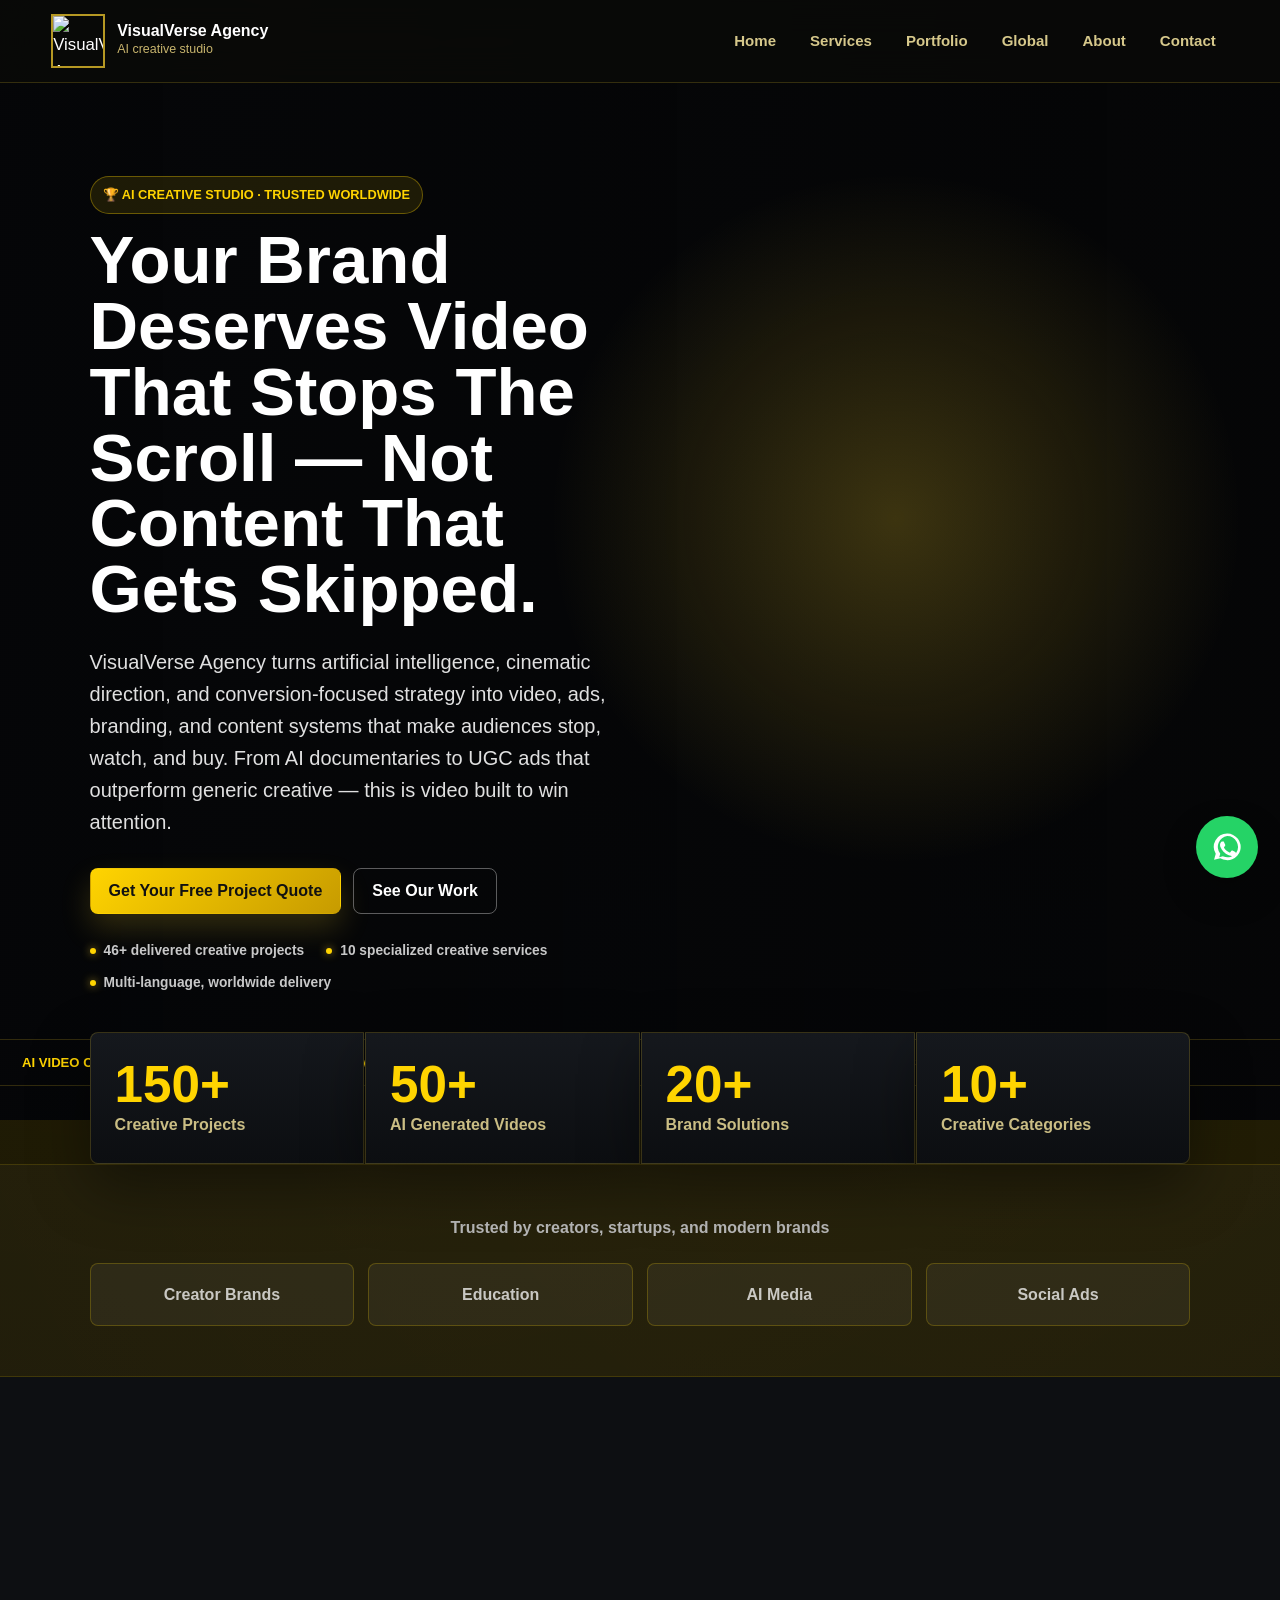
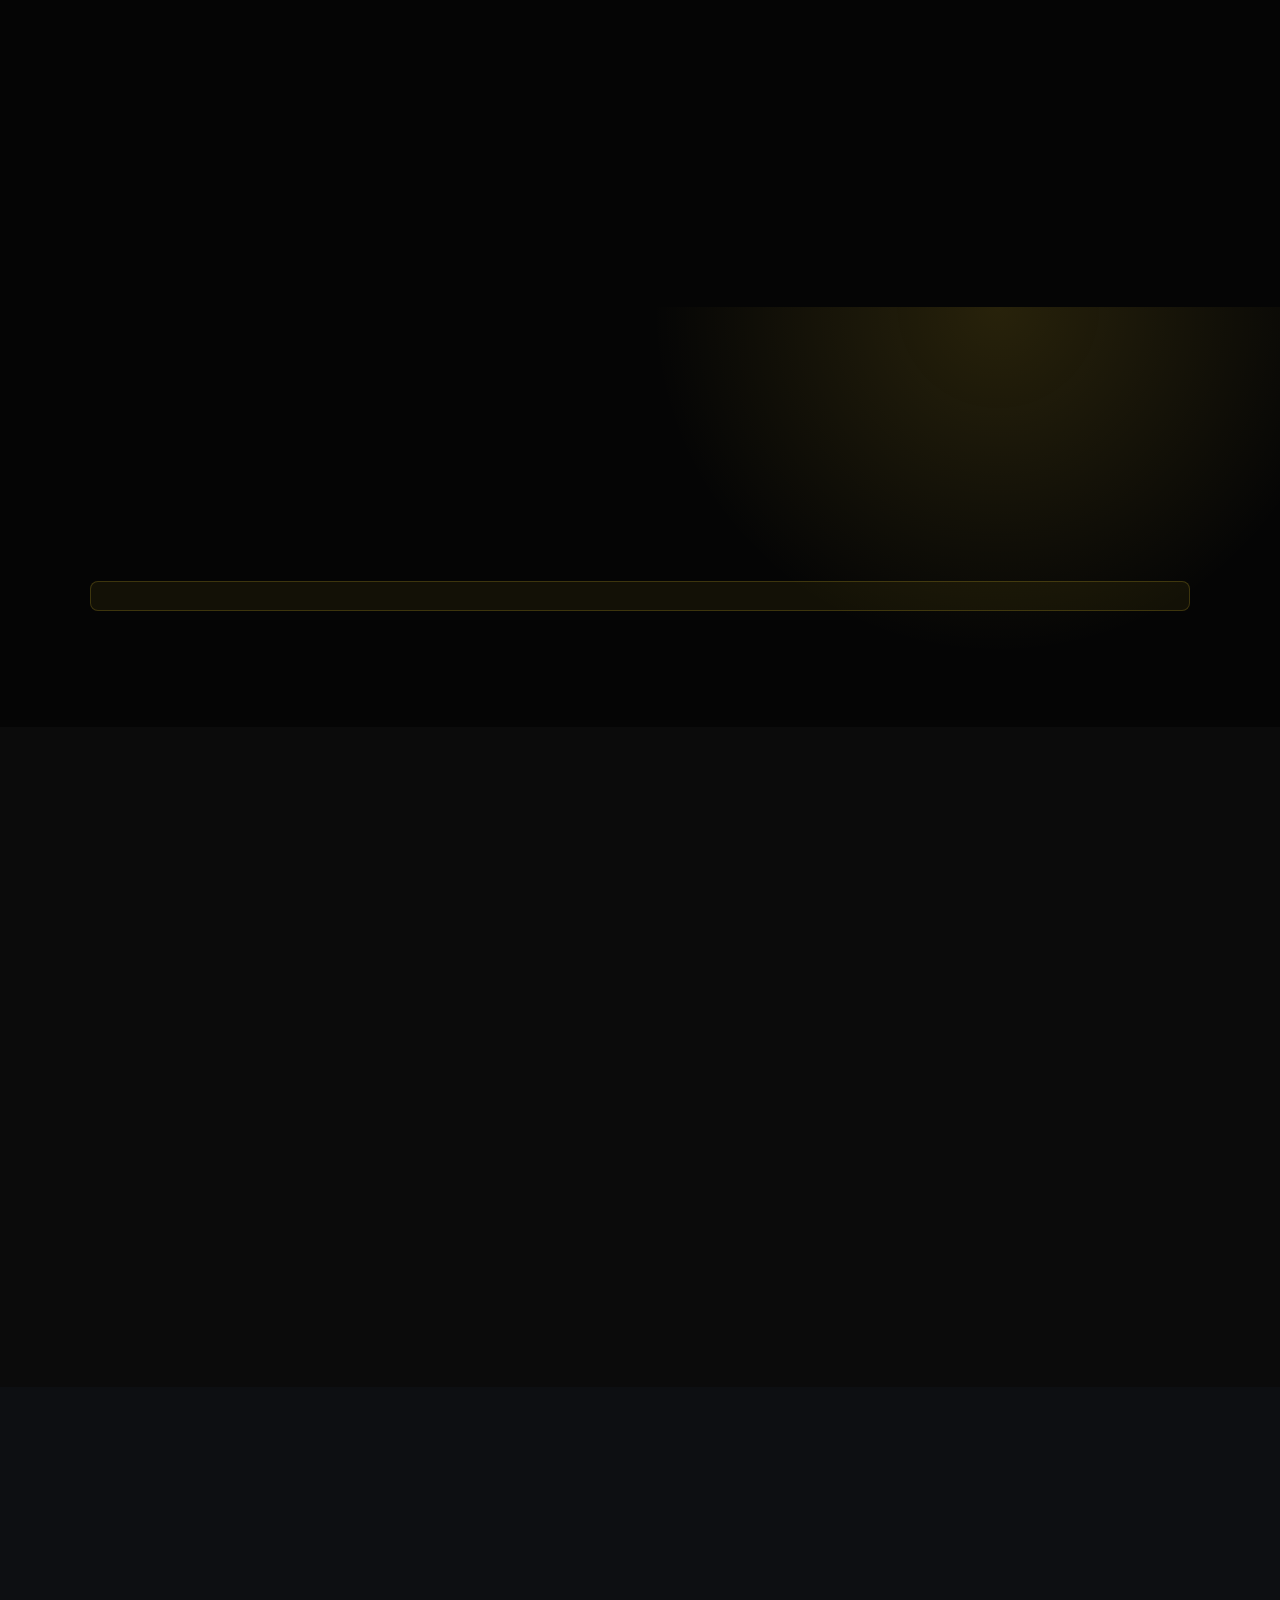
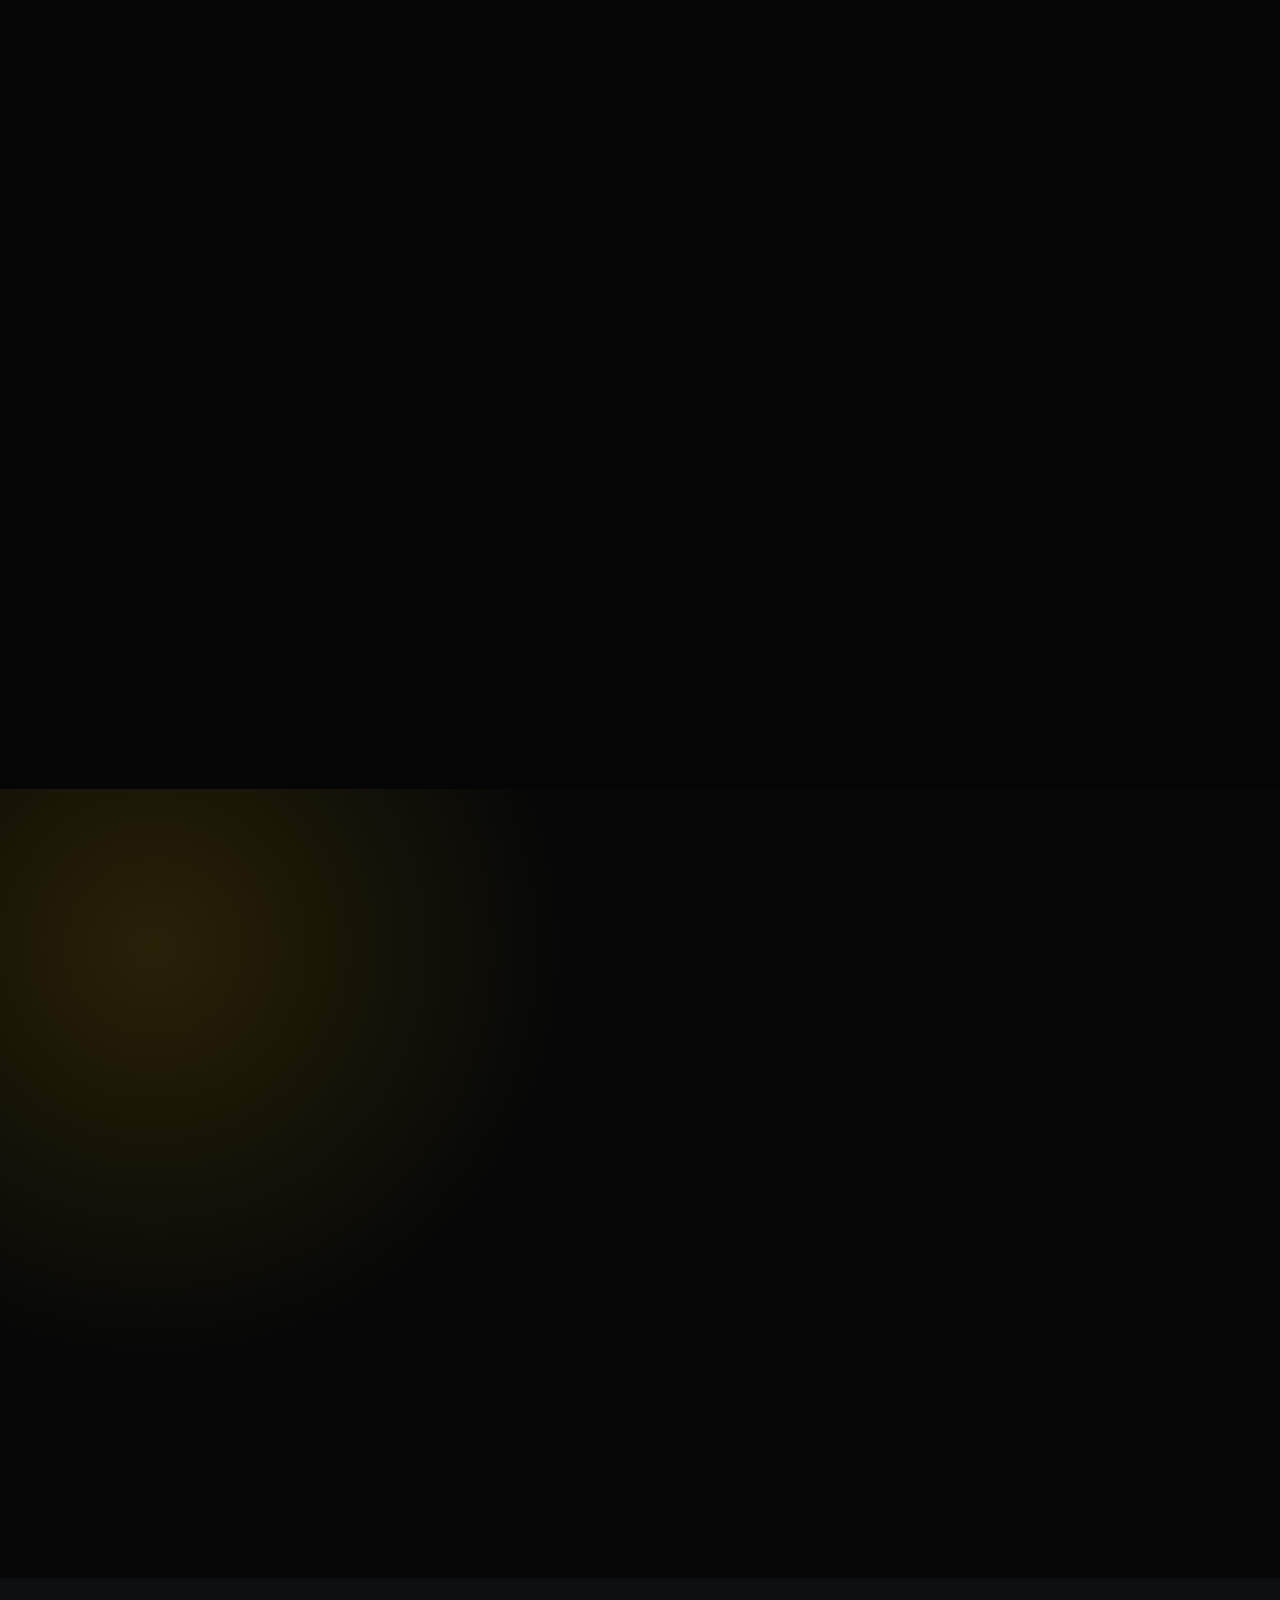
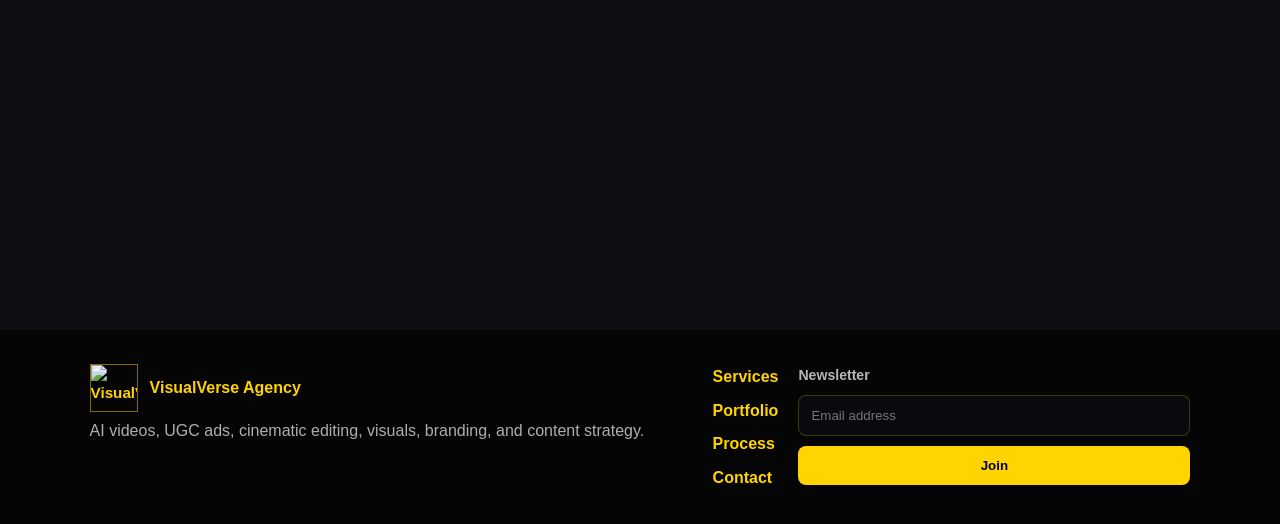
==== commit 37b5d88f: "Update index.html" ====
--- a/index.html
+++ b/index.html
@@ -74,7 +74,6 @@
               "https://www.facebook.com/profile.php?id=61590101997513",
               "https://x.com/Visual_Verse",
               "https://www.linkedin.com/in/shazia-naz-25a519411/",
-              "https://bsky.app/profile/visualverseagency.bsky.social",
               "https://www.tiktok.com/@visual_verse_agency"
             ],
             "makesOffer": [
@@ -156,27 +155,7 @@
   </head>
   <body class="intro-active">
     <a class="skip-link" href="#home">Skip to main content</a>
-    <section class="landing-intro" id="landingIntro" aria-label="VisualVerse Agency animated introduction">
-      <div class="intro-stage">
-        <div class="intro-panel">
-          <picture>
-            <source srcset="logo.webp" type="image/webp" />
-            <img class="intro-logo" src="logo.png" alt="VisualVerse Agency logo" width="230" height="230" />
-          </picture>
-          <div class="intro-copy">
-            <p class="eyebrow">AI Creative Studio</p>
-            <p class="intro-title">VisualVerse Agency</p>
-            <p>
-              Cinematic AI videos, UGC ads, visual systems, thumbnails, storytelling,
-              and social-first content built to make brands impossible to ignore.
-            </p>
-          </div>
-          <button class="intro-skip" type="button" id="introSkip">Enter Studio</button>
-        </div>
-        <div class="intro-preview-wall" id="introPreviewWall" aria-hidden="true"></div>
-        <div class="intro-progress" aria-hidden="true"><span></span></div>
-      </div>
-    </section>
+
 
     <header class="site-header">
       <a class="brand" href="#home" aria-label="VisualVerse Agency home">
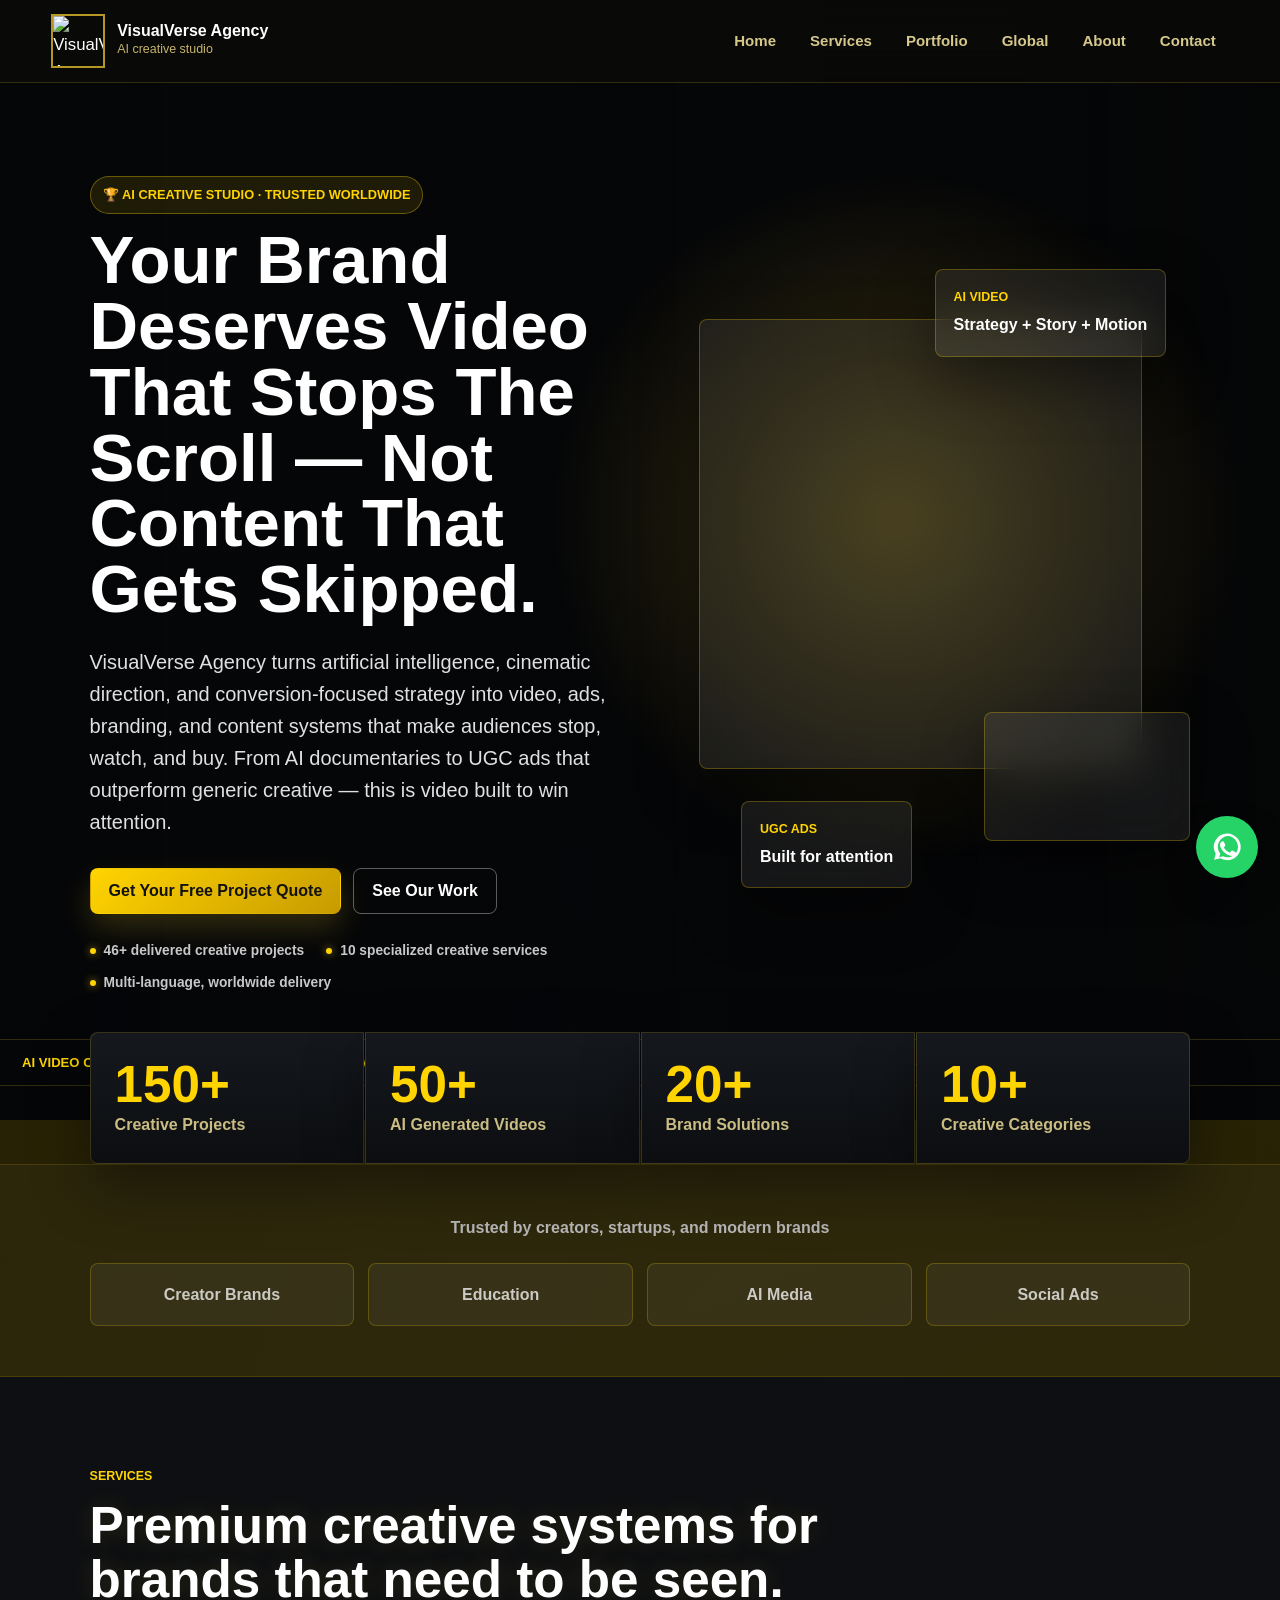
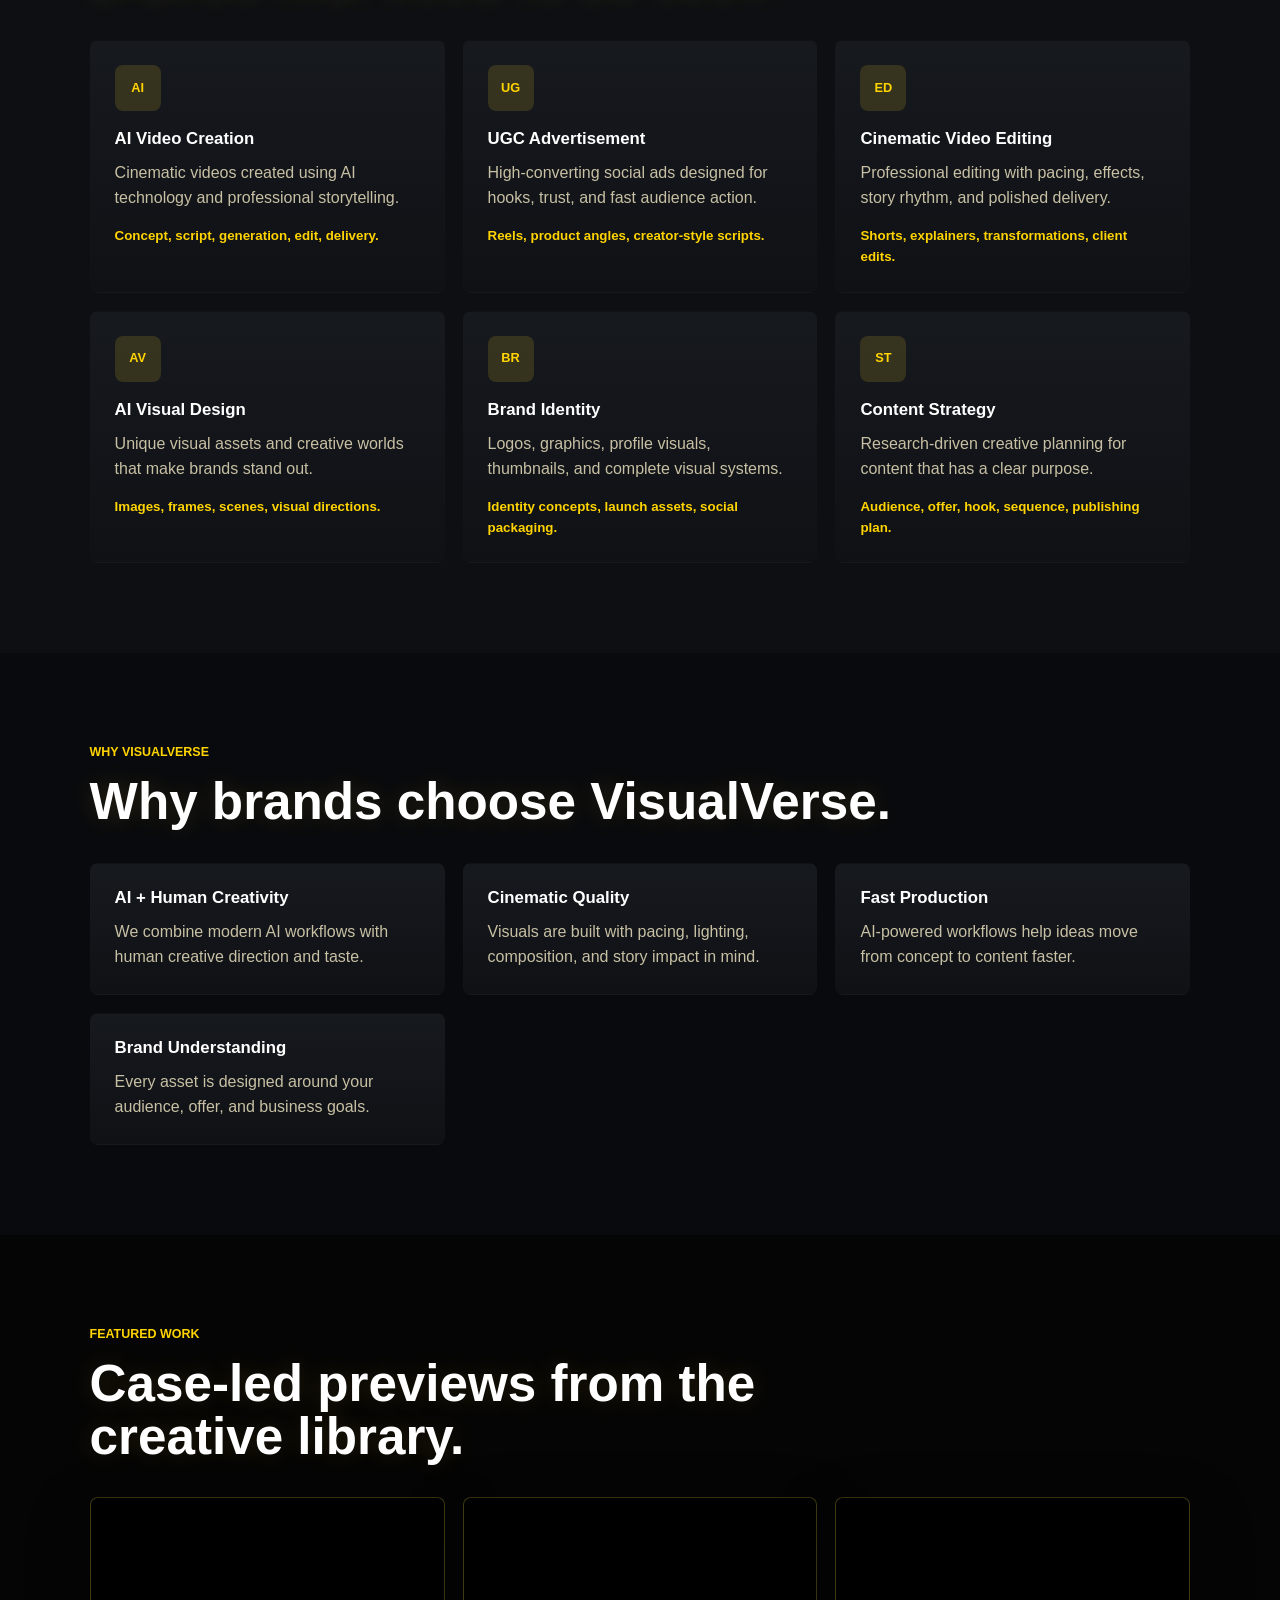
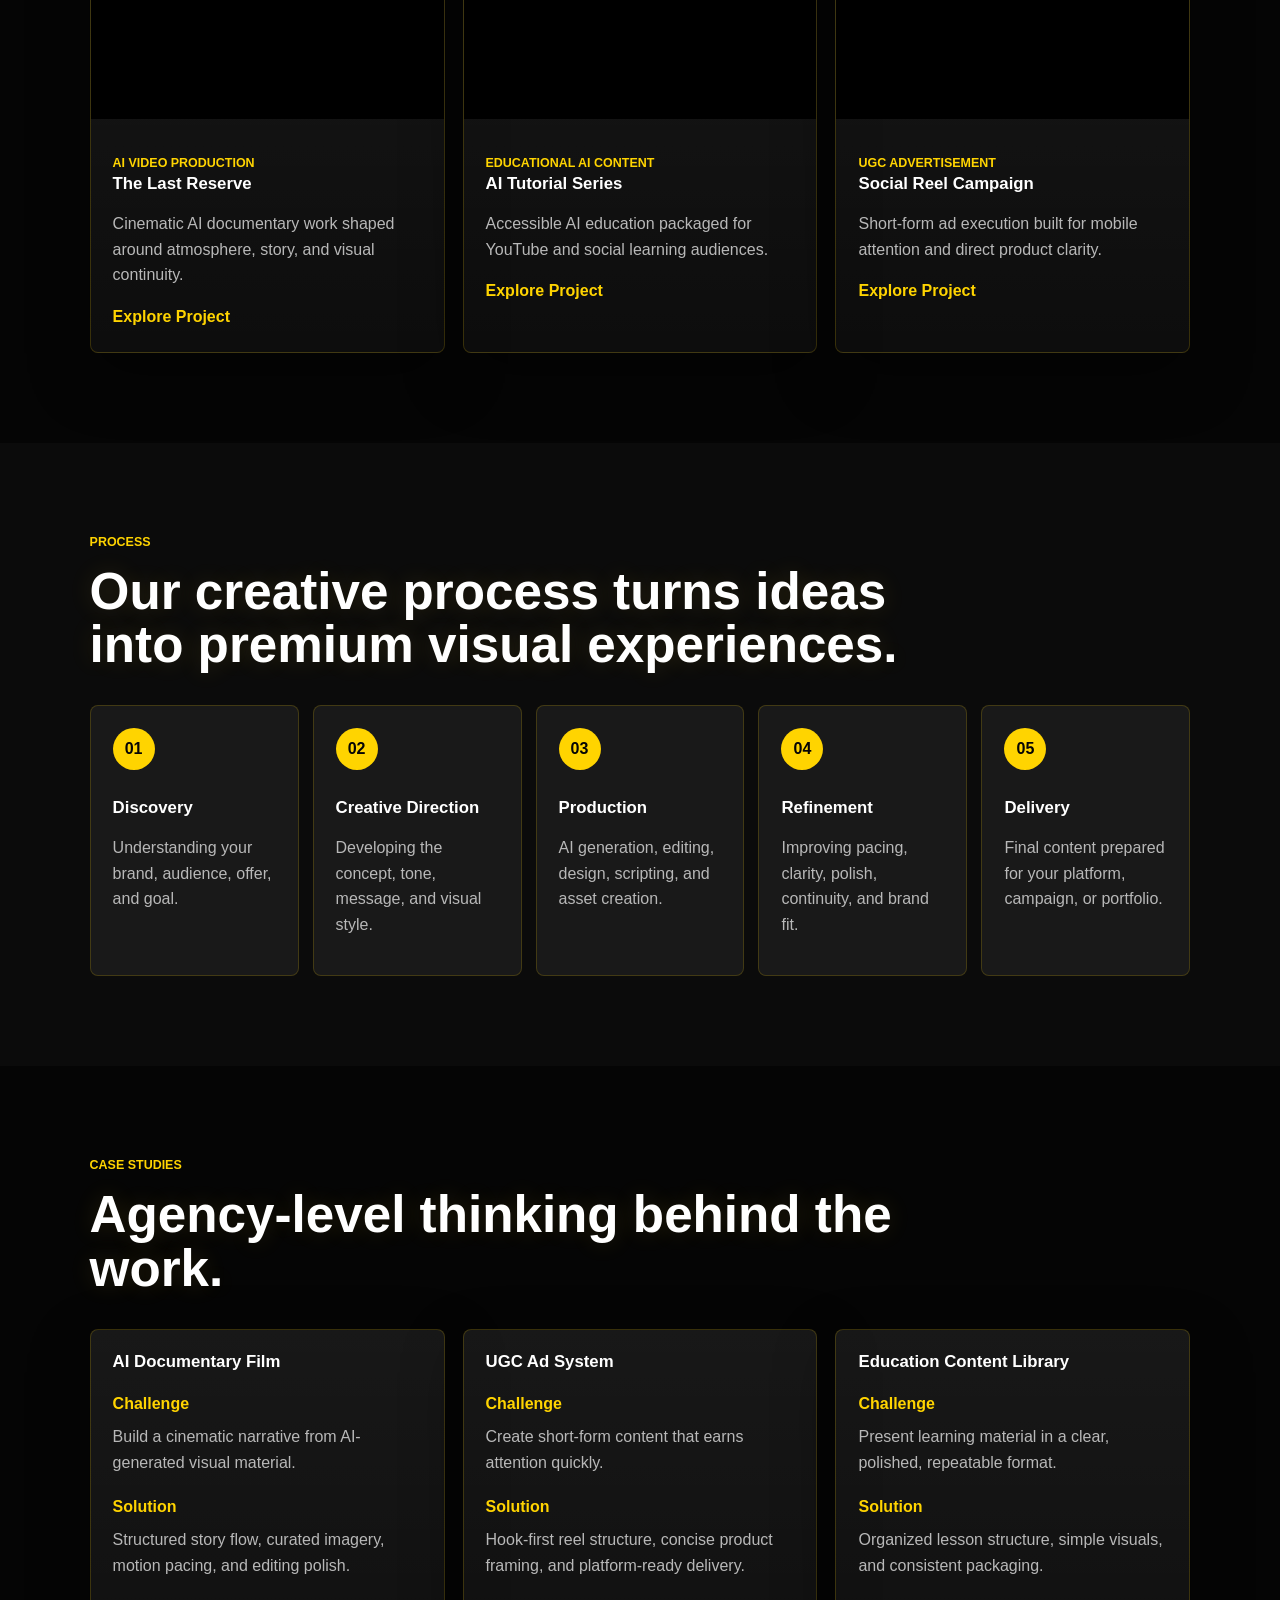
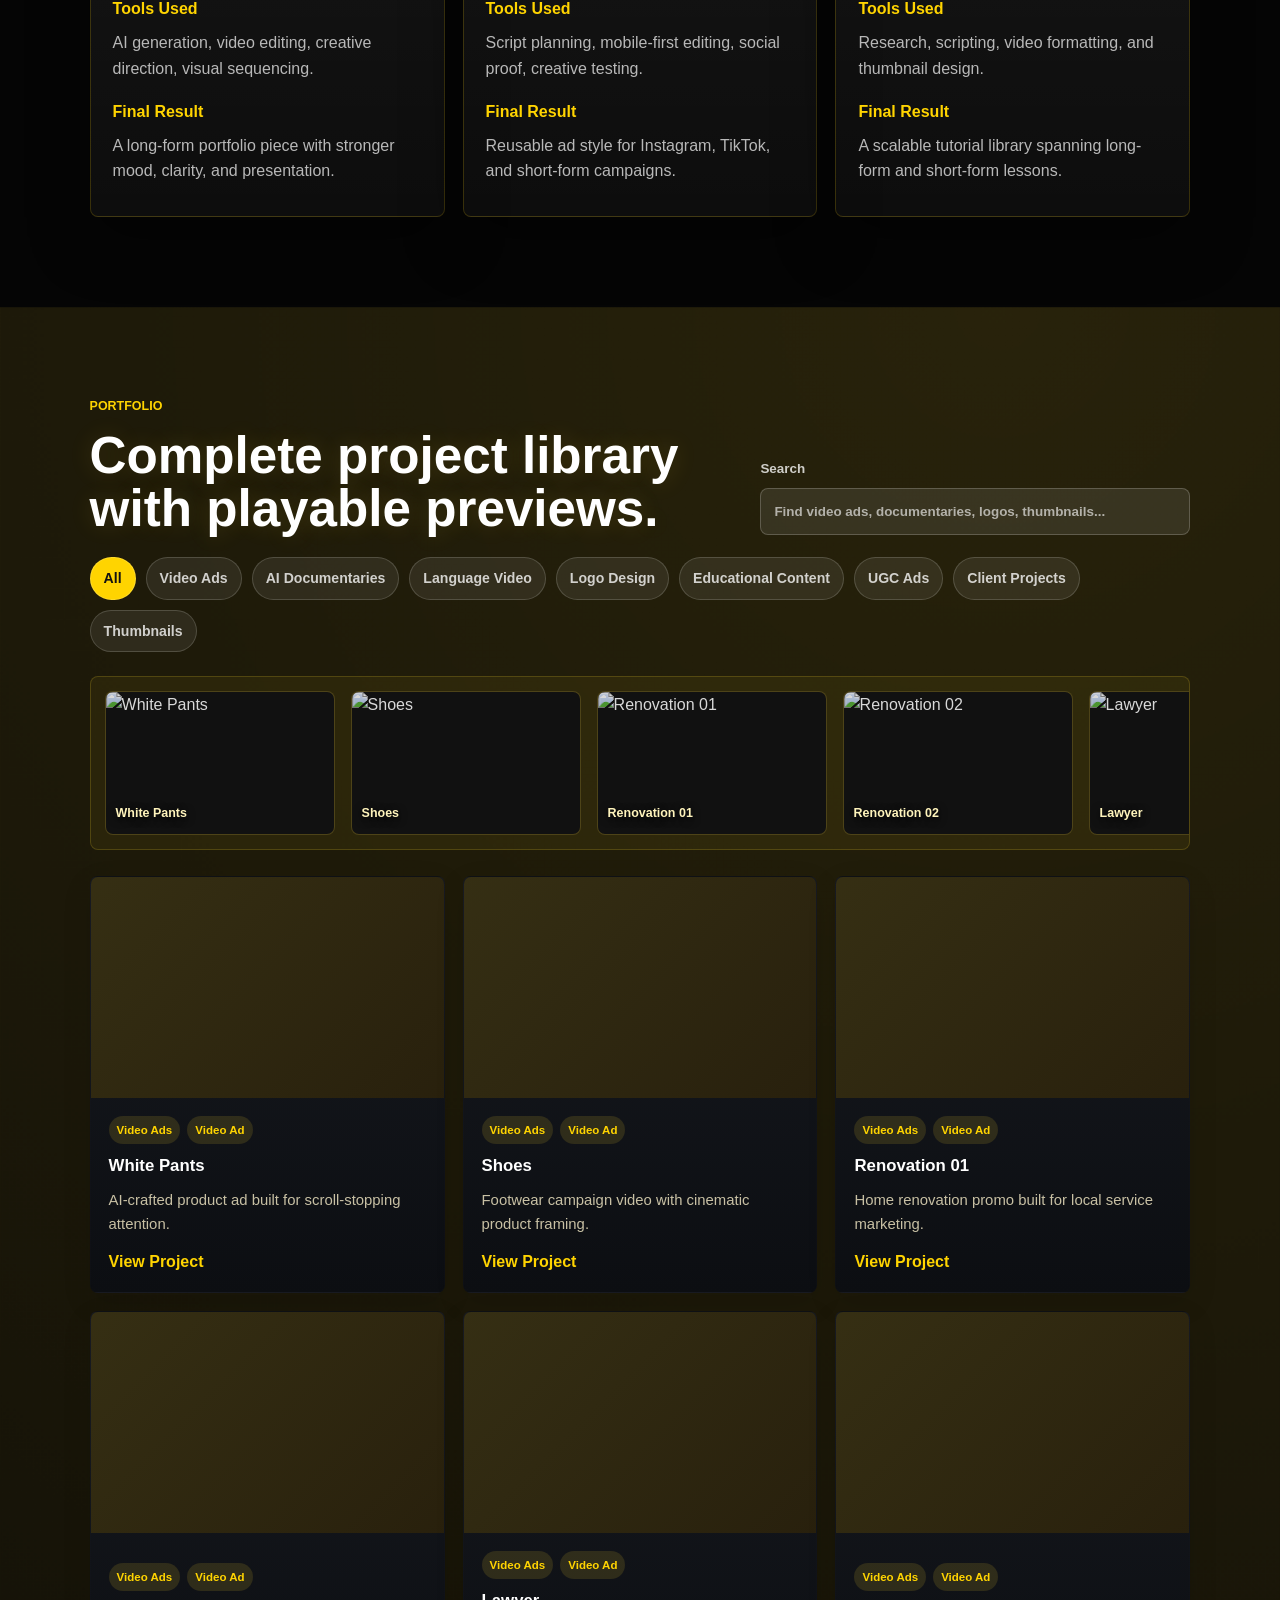
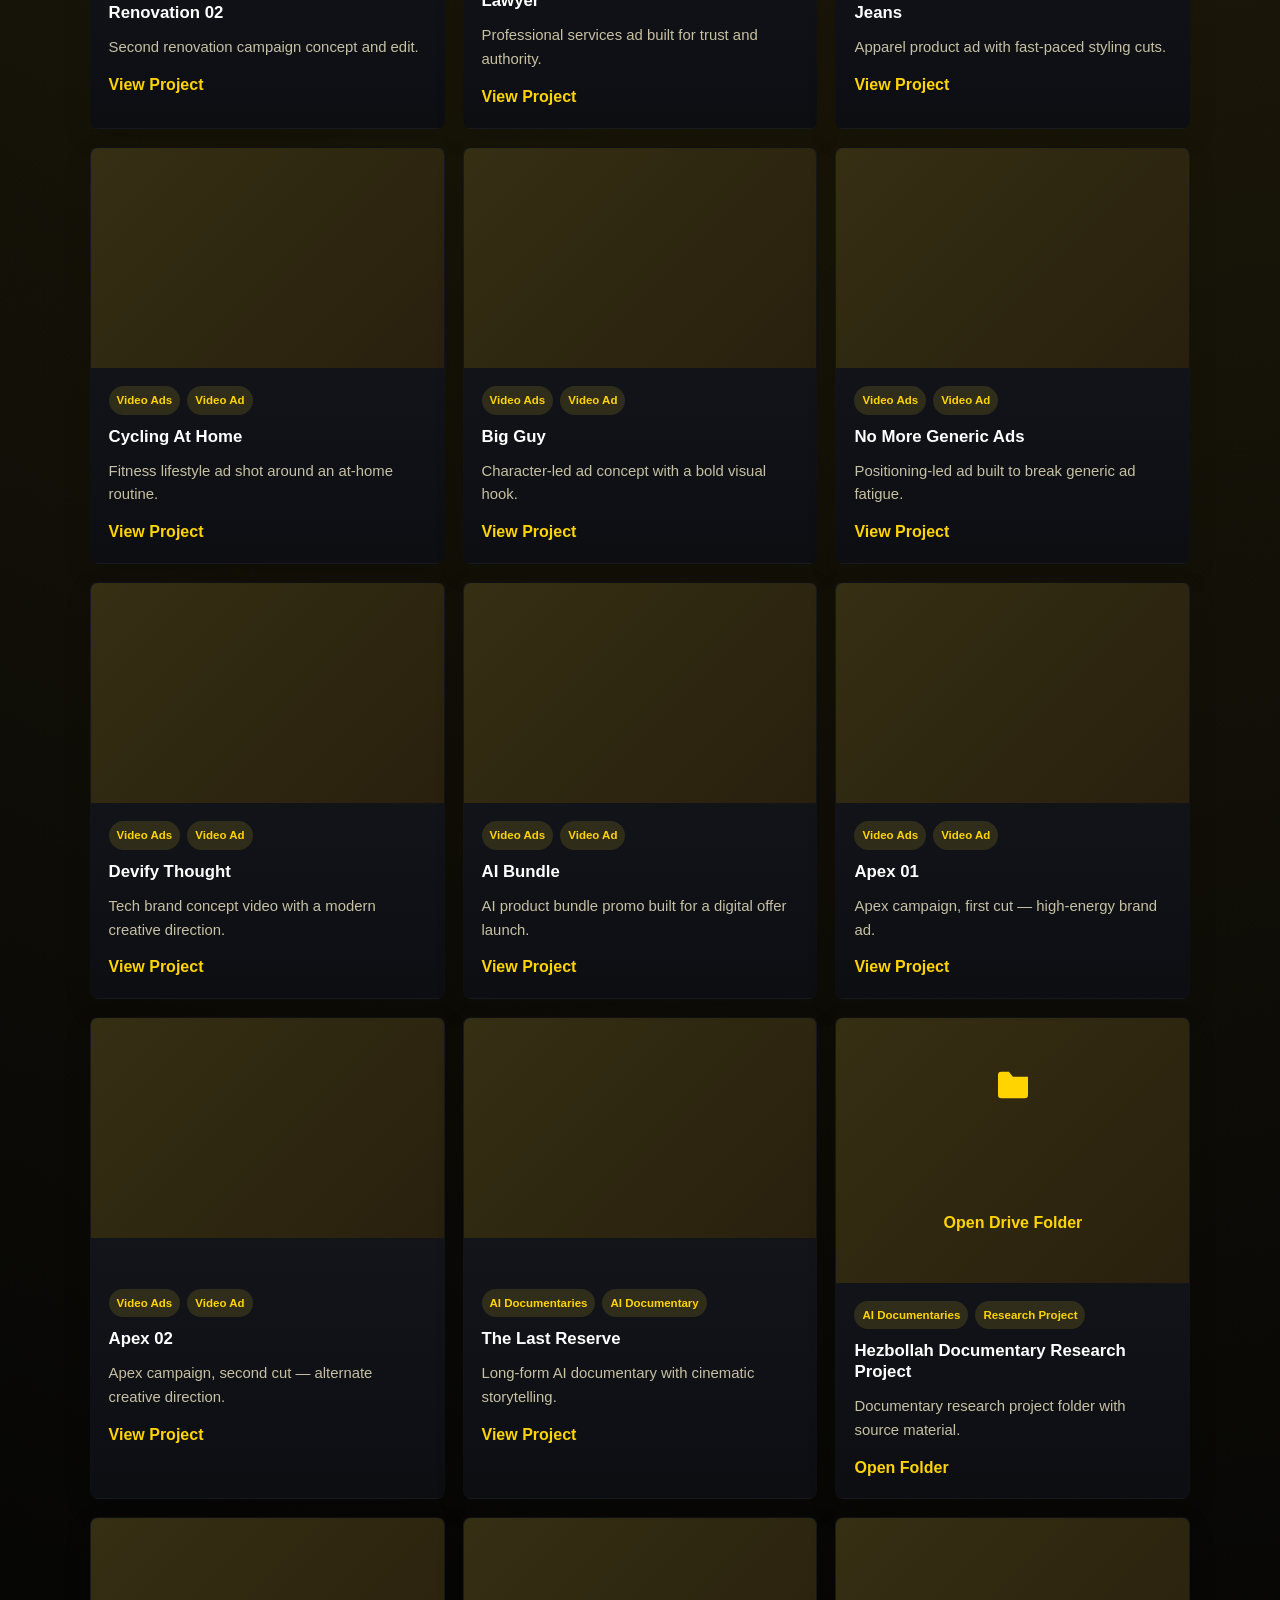
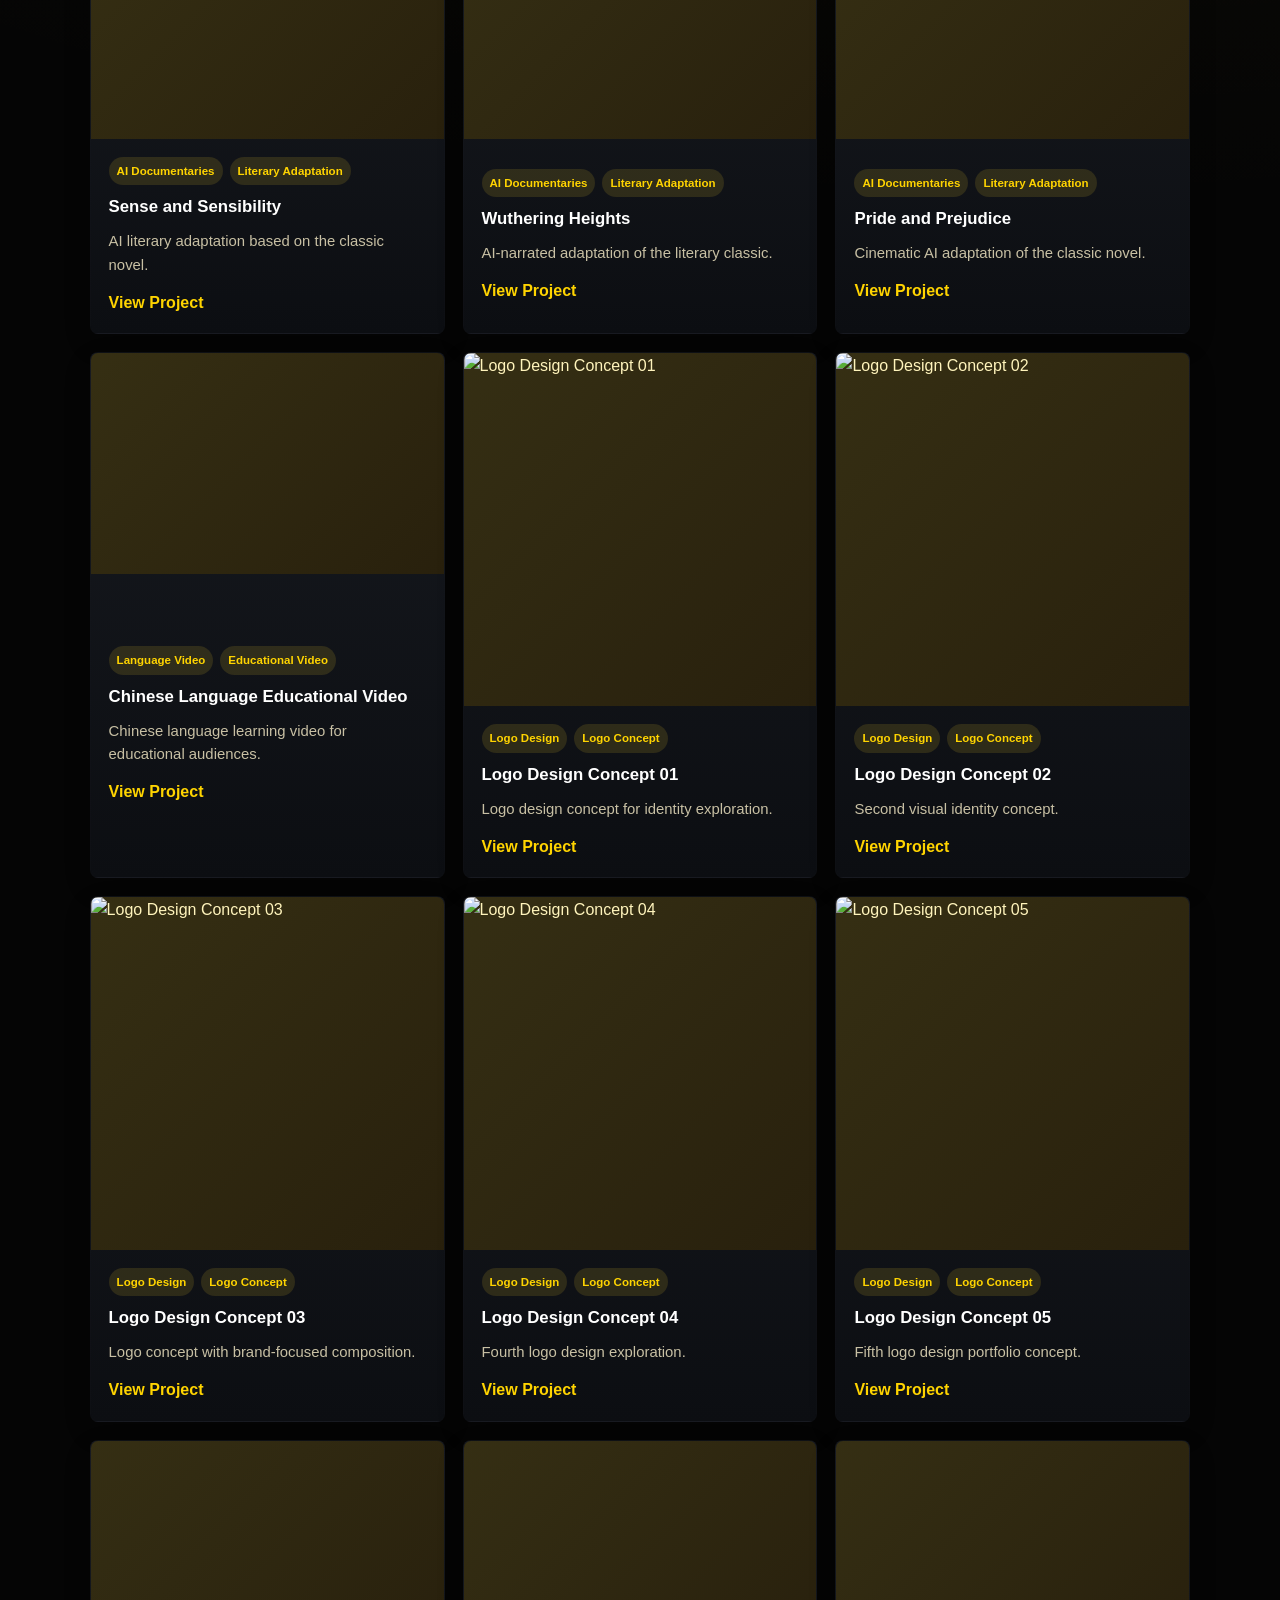
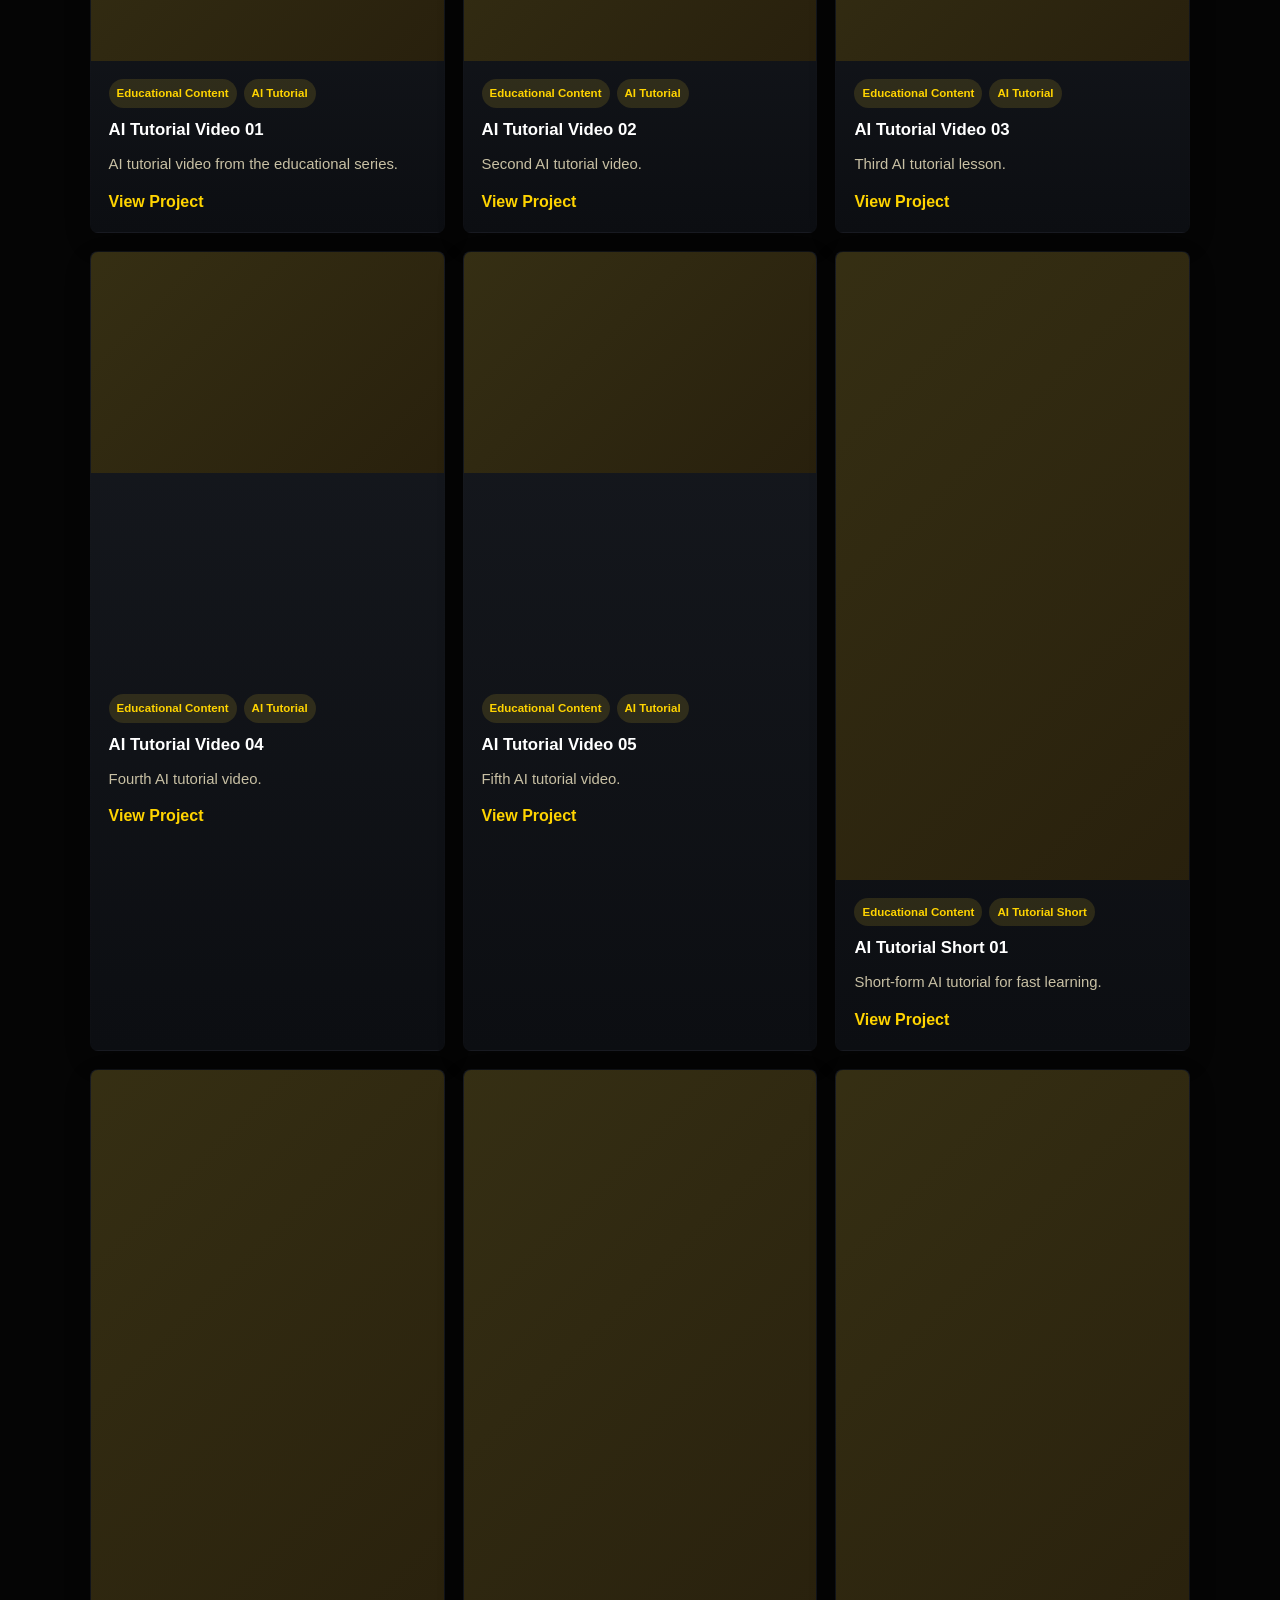
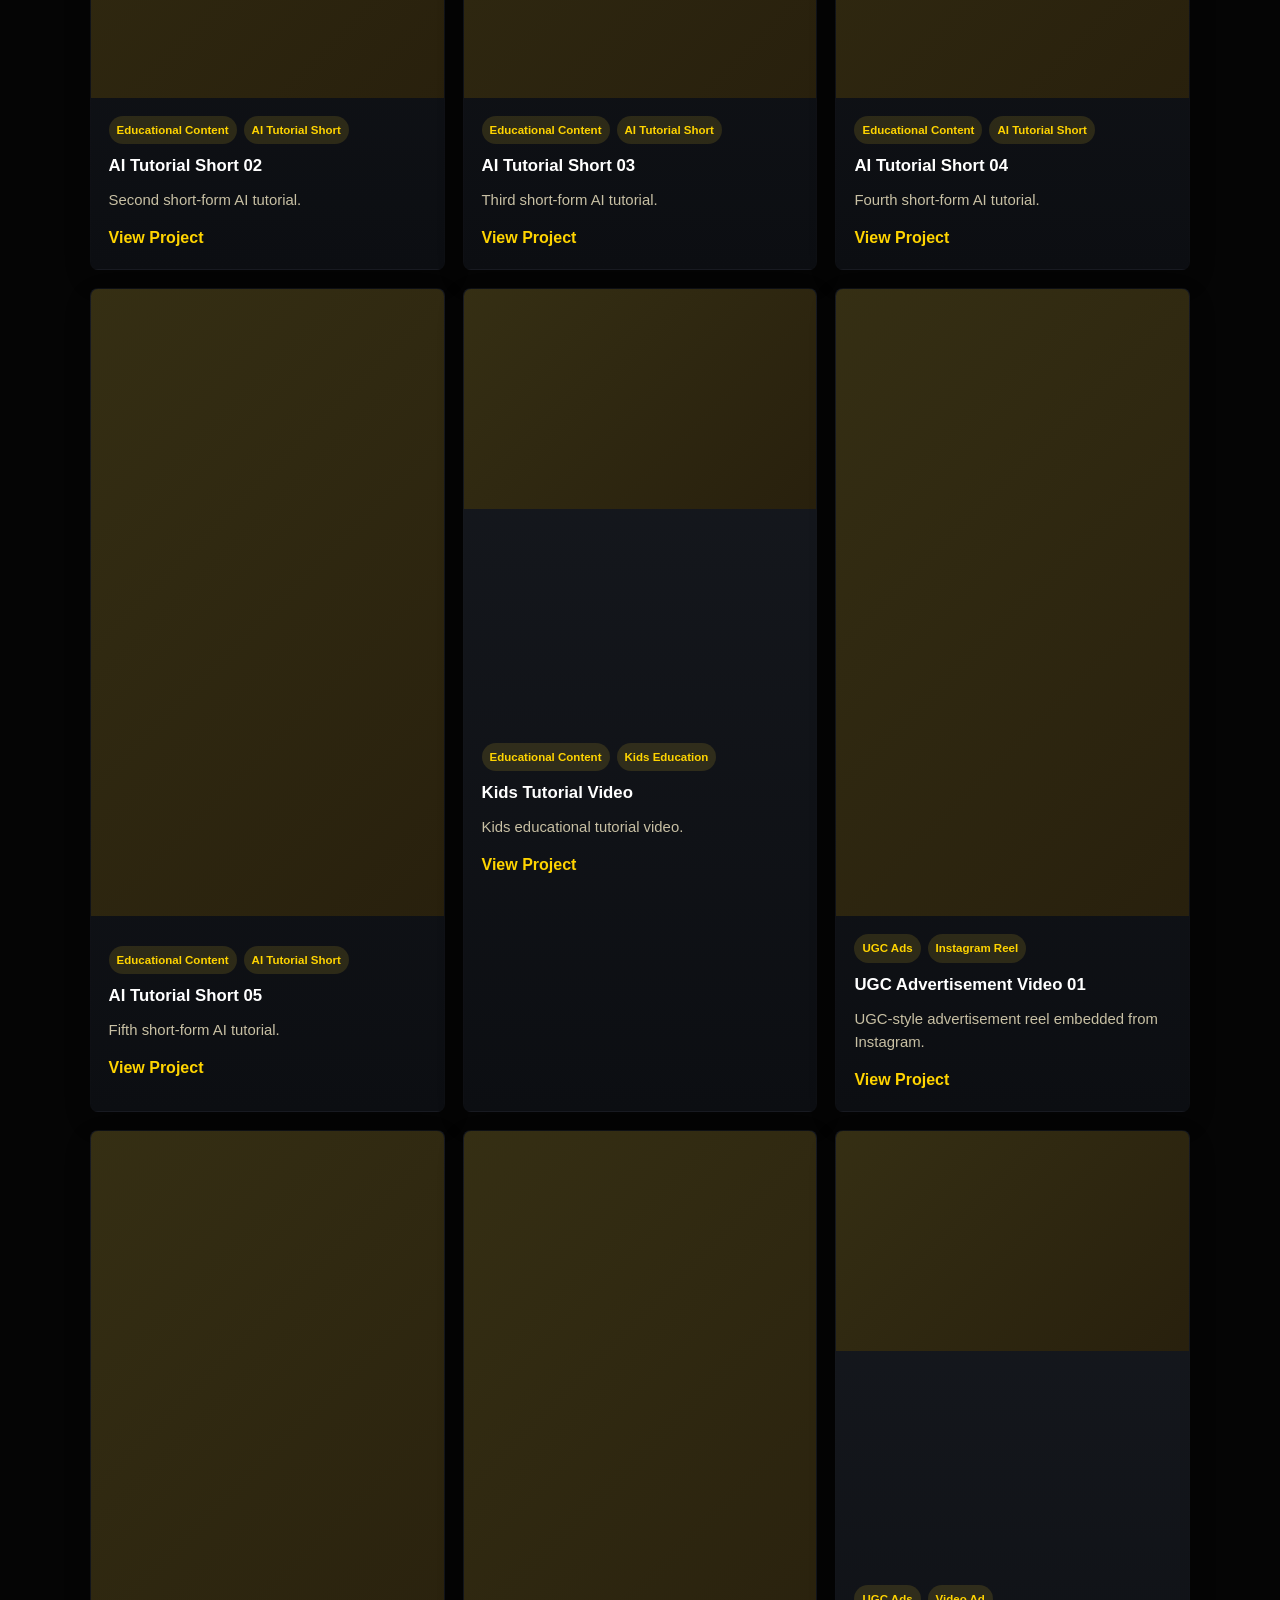
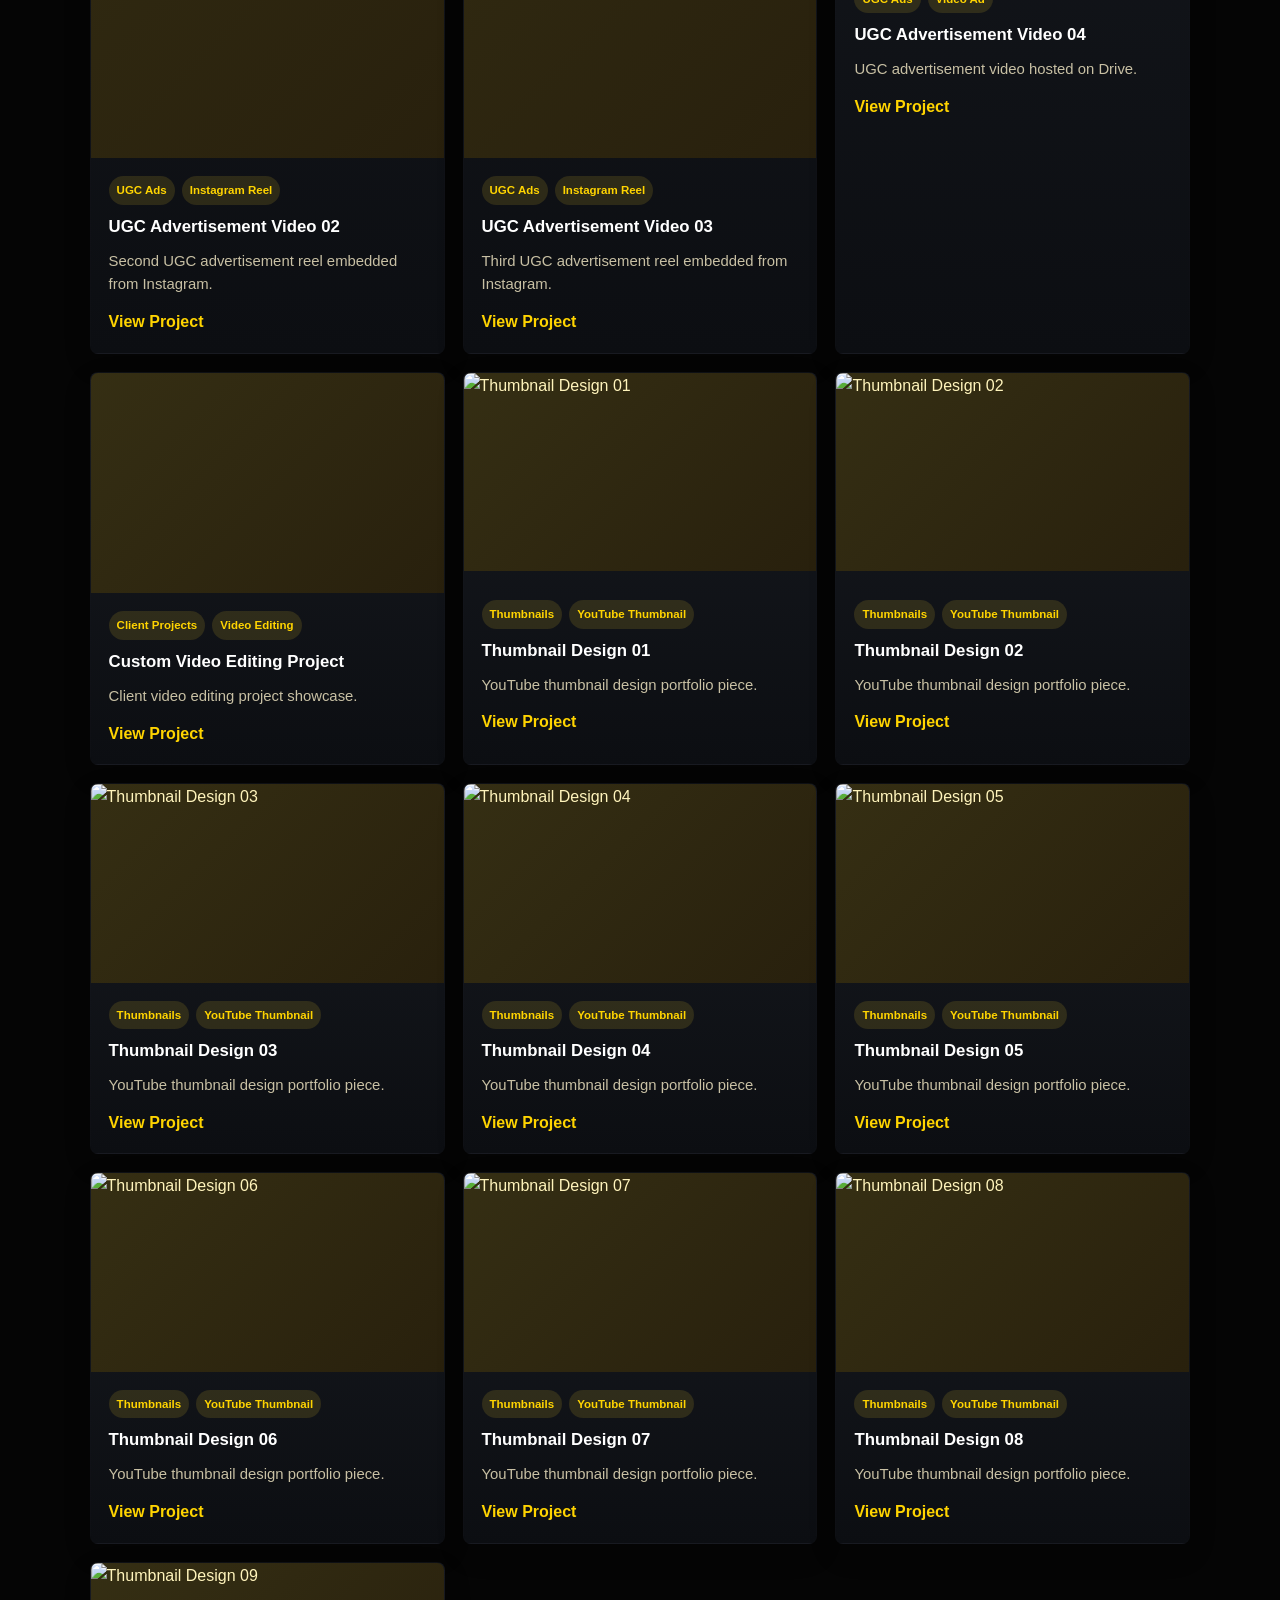
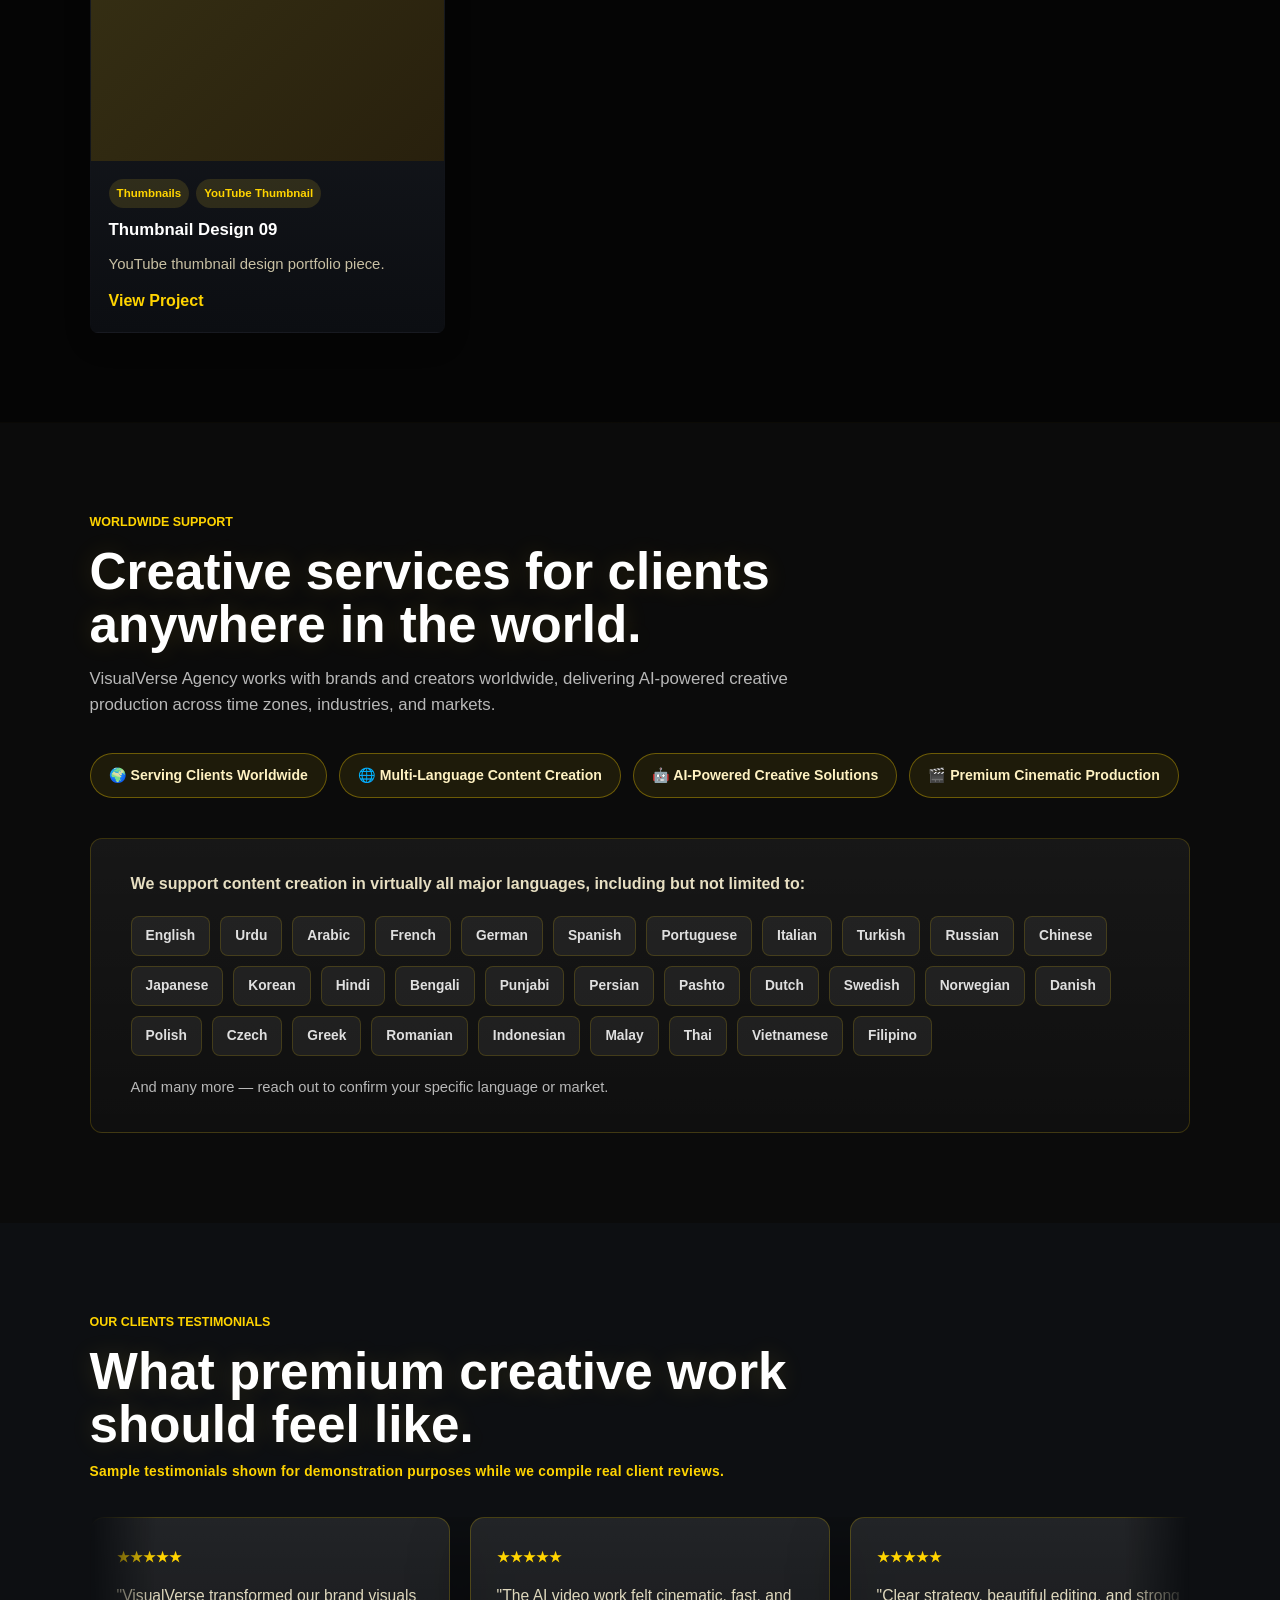
==== commit a6d76213: "Update index.html" ====
--- a/index.html
+++ b/index.html
@@ -156,7 +156,28 @@
   <body class="intro-active">
     <a class="skip-link" href="#home">Skip to main content</a>
 
-
+    <section class="landing-intro" id="landingIntro" aria-label="VisualVerse Agency animated introduction">
+      <div class="intro-stage">
+        <div class="intro-panel">
+          <picture>
+            <source srcset="logo.webp" type="image/webp" />
+            <img class="intro-logo" src="logo.png" alt="VisualVerse Agency logo" width="230" height="230" />
+          </picture>
+          <div class="intro-copy">
+            <p class="eyebrow">AI Creative Studio</p>
+            <p class="intro-title">VisualVerse Agency</p>
+            <p>
+              Cinematic AI videos, UGC ads, visual systems, thumbnails, storytelling,
+              and social-first content built to make brands impossible to ignore.
+            </p>
+          </div>
+          <button class="intro-skip" type="button" id="introSkip">Enter Studio</button>
+        </div>
+        <div class="intro-preview-wall" id="introPreviewWall" aria-hidden="true"></div>
+        <div class="intro-progress" aria-hidden="true"><span></span></div>
+      </div>
+    </section>
+    
     <header class="site-header">
       <a class="brand" href="#home" aria-label="VisualVerse Agency home">
         <picture>
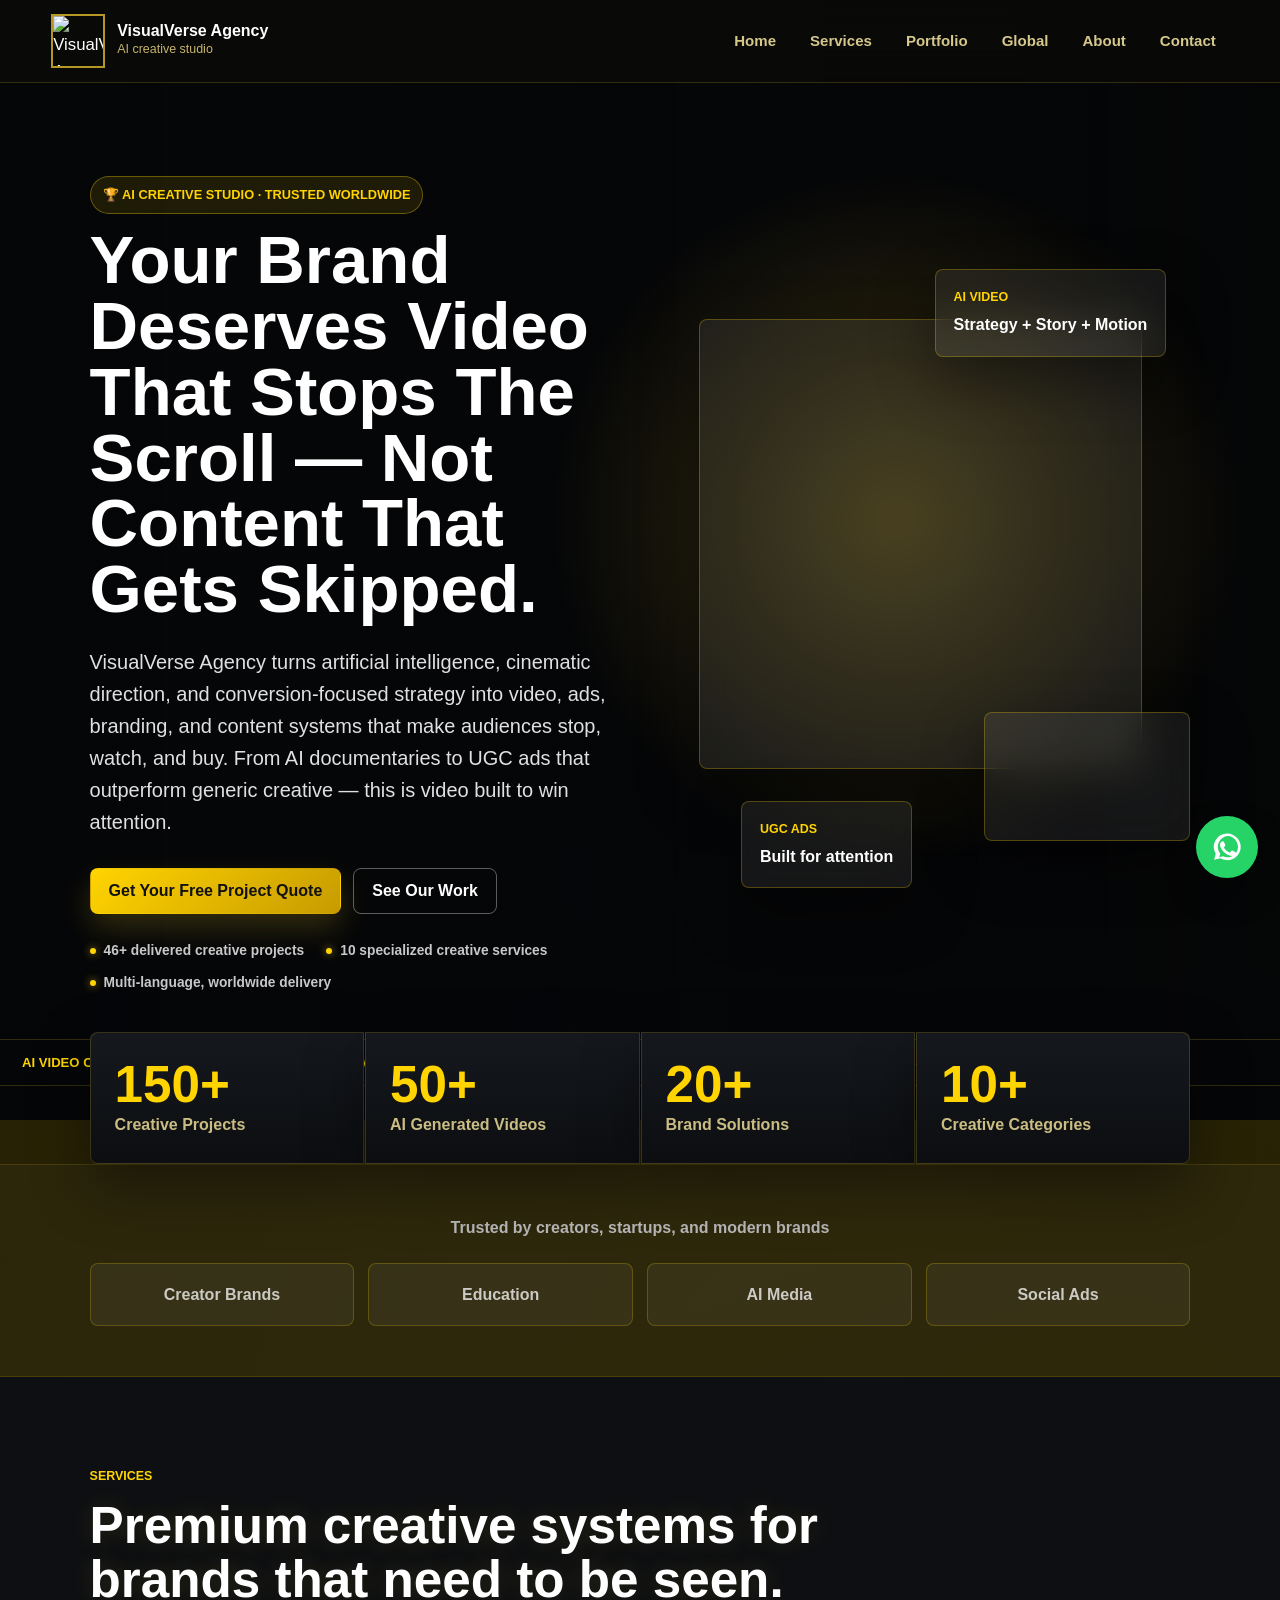
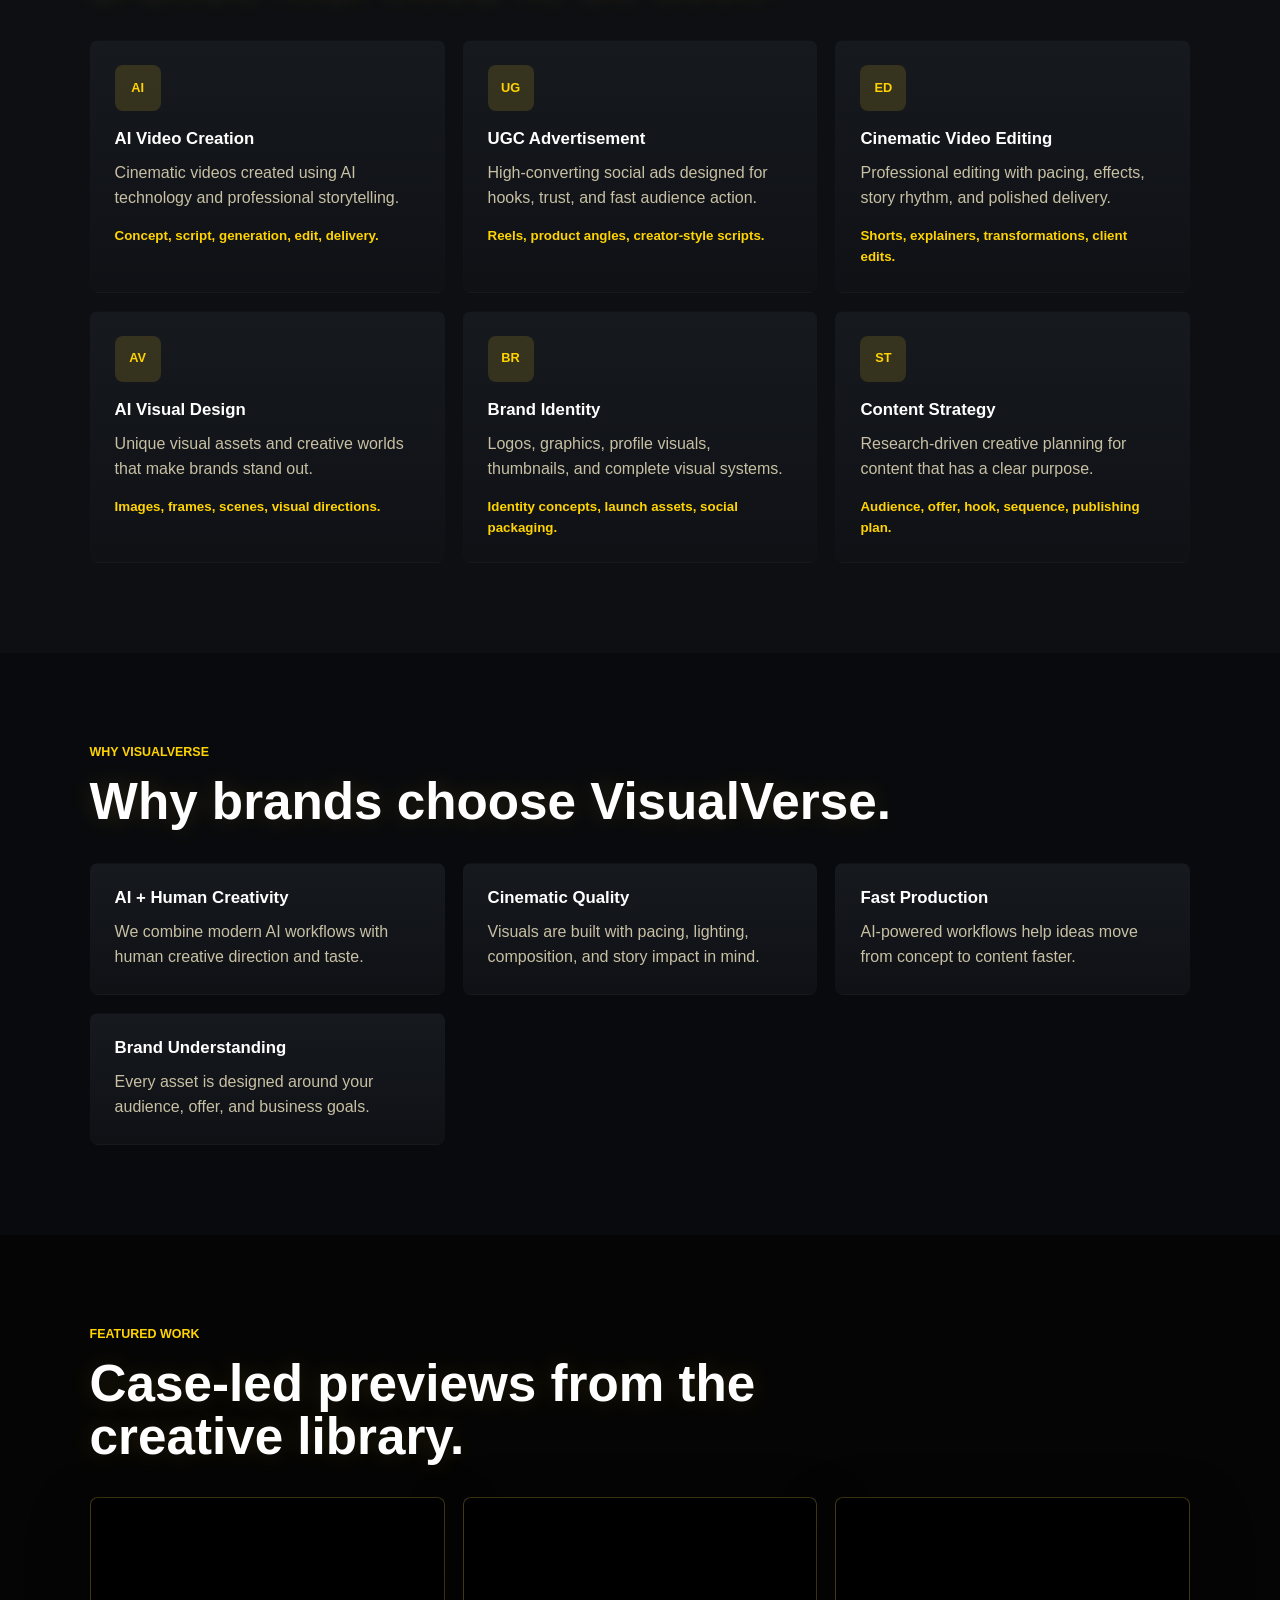
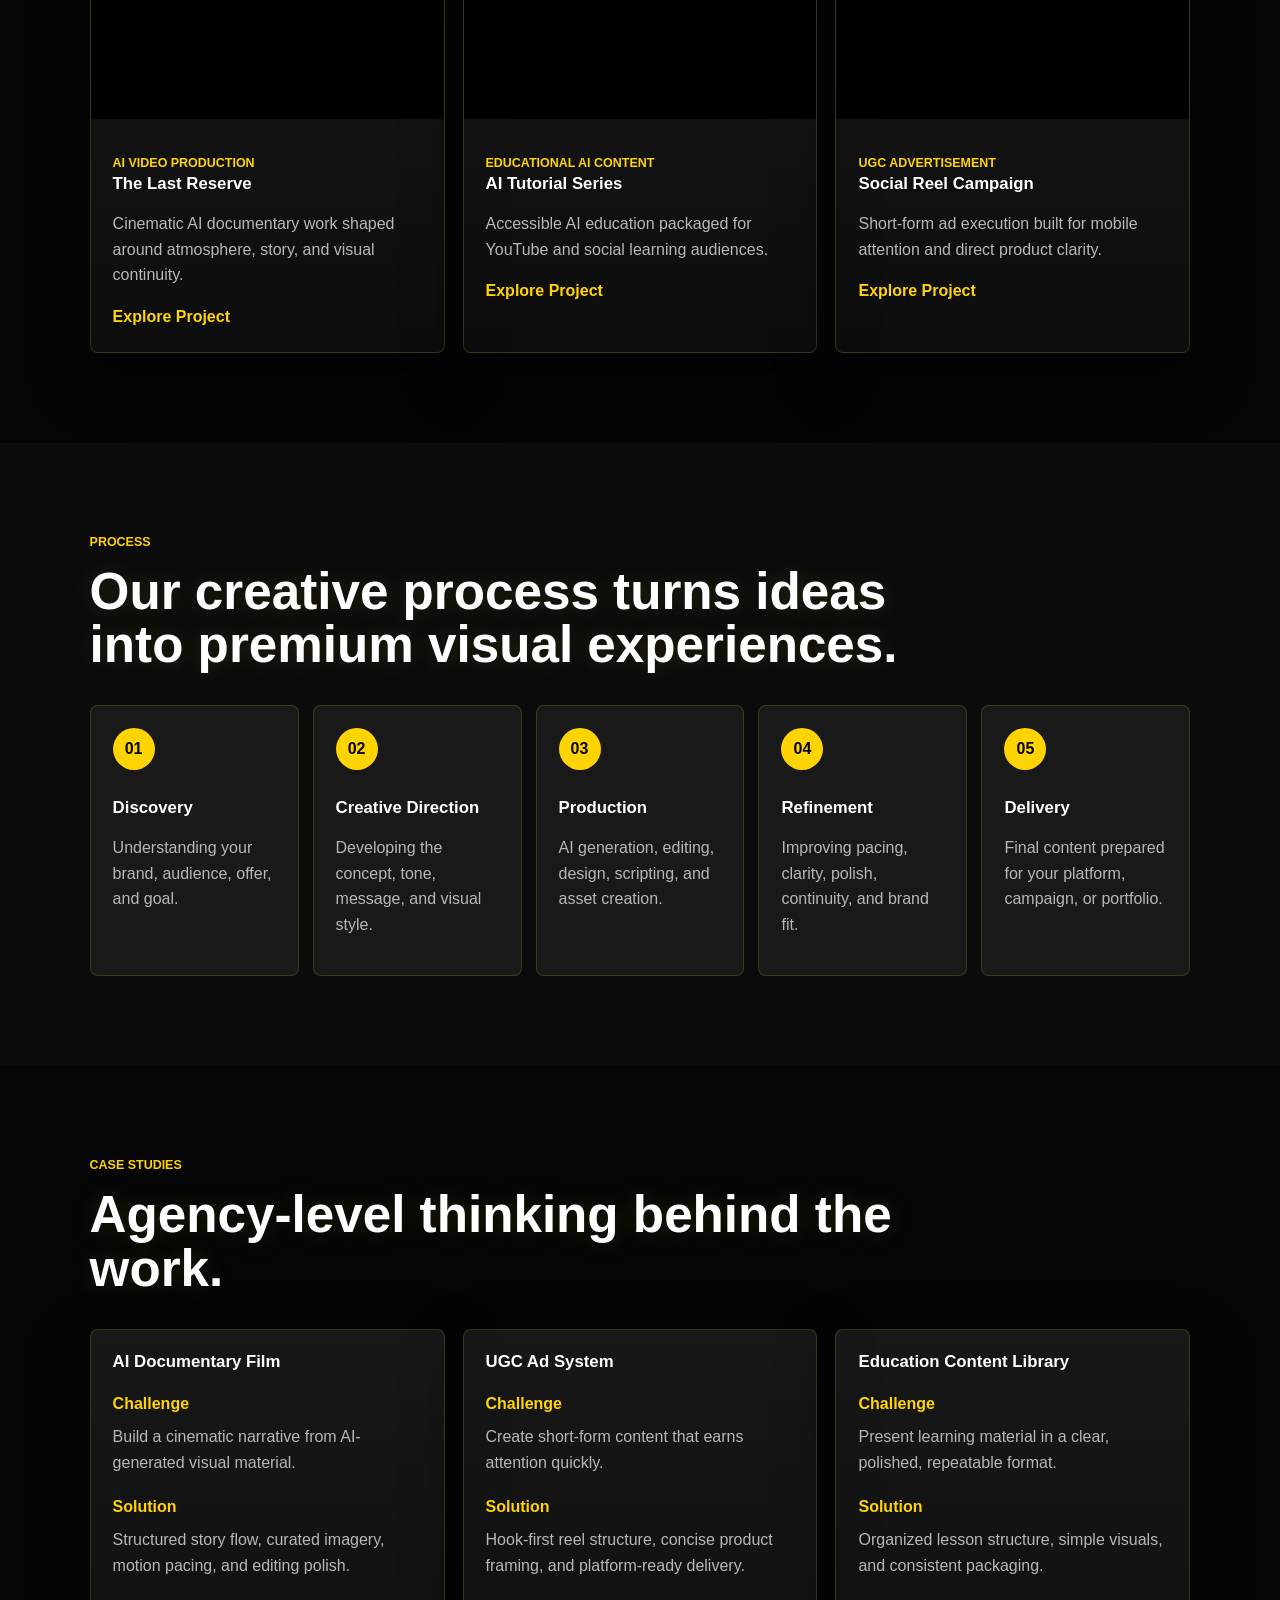
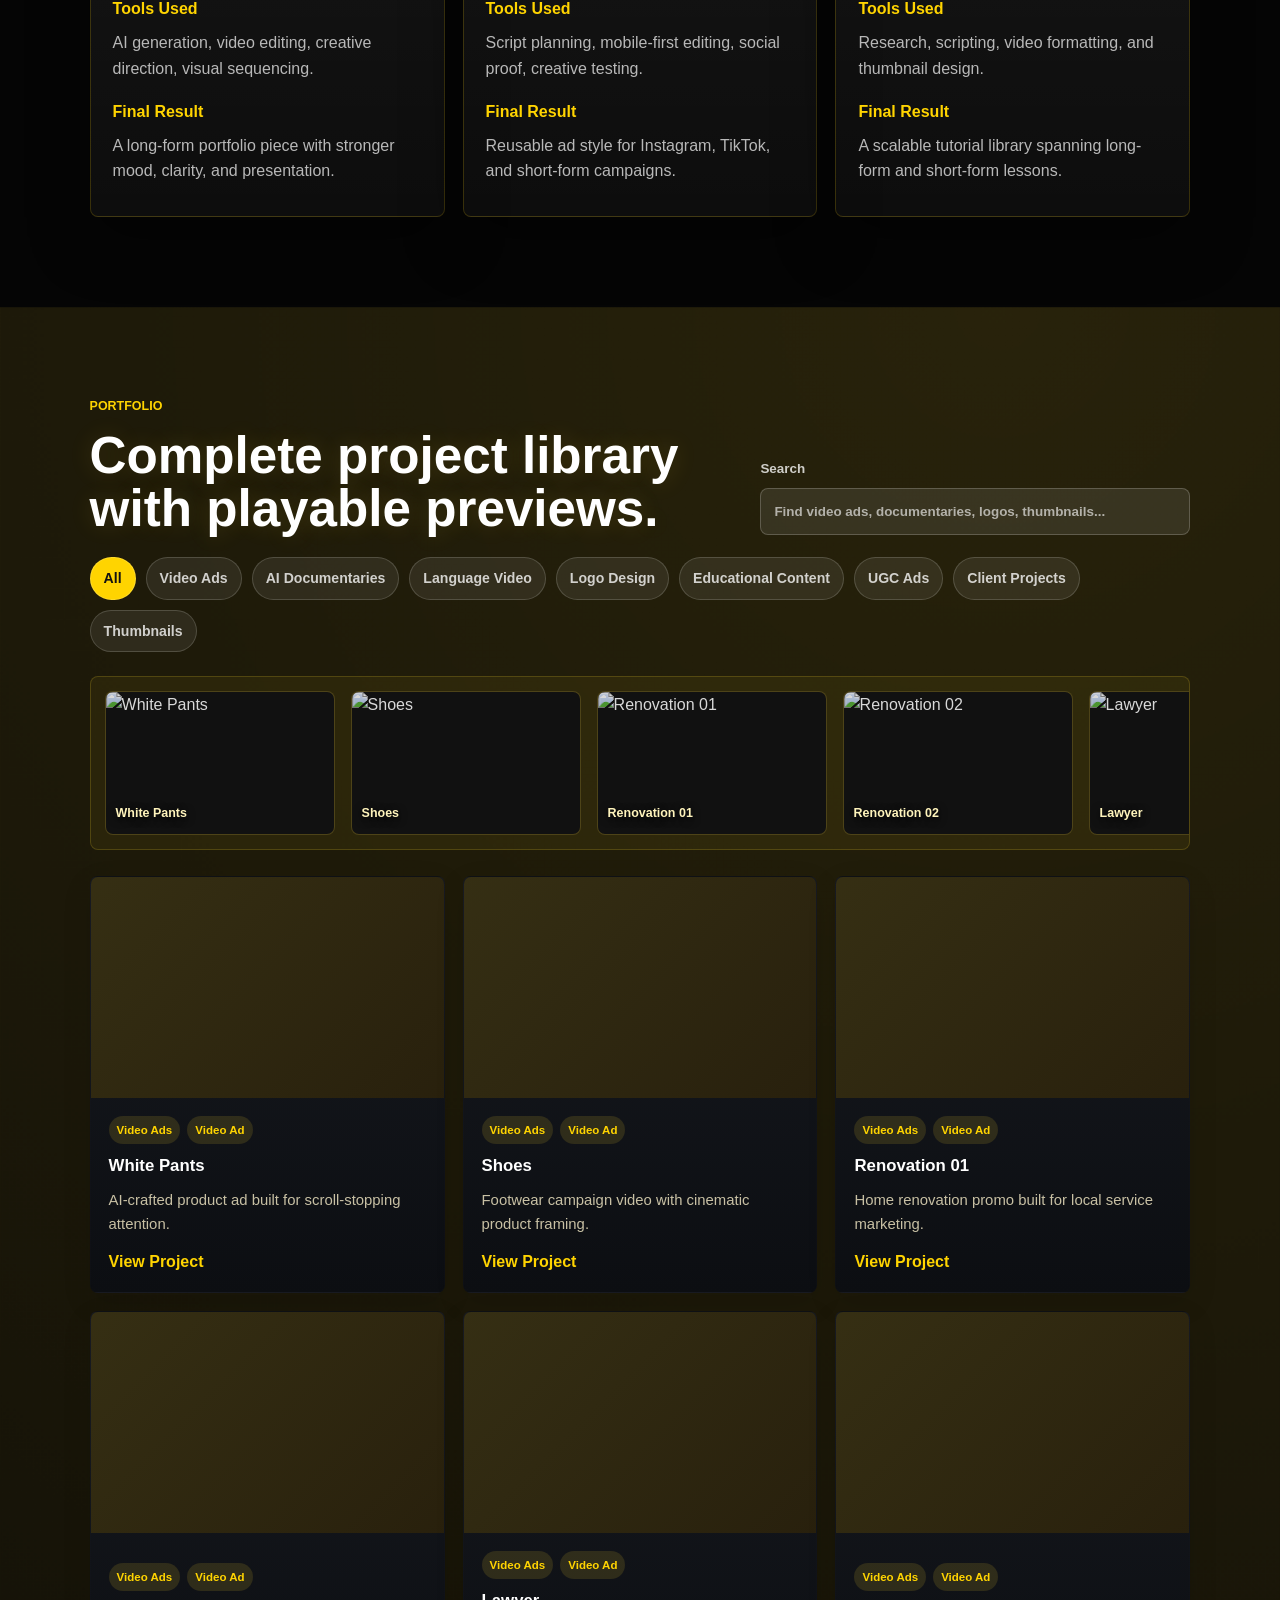
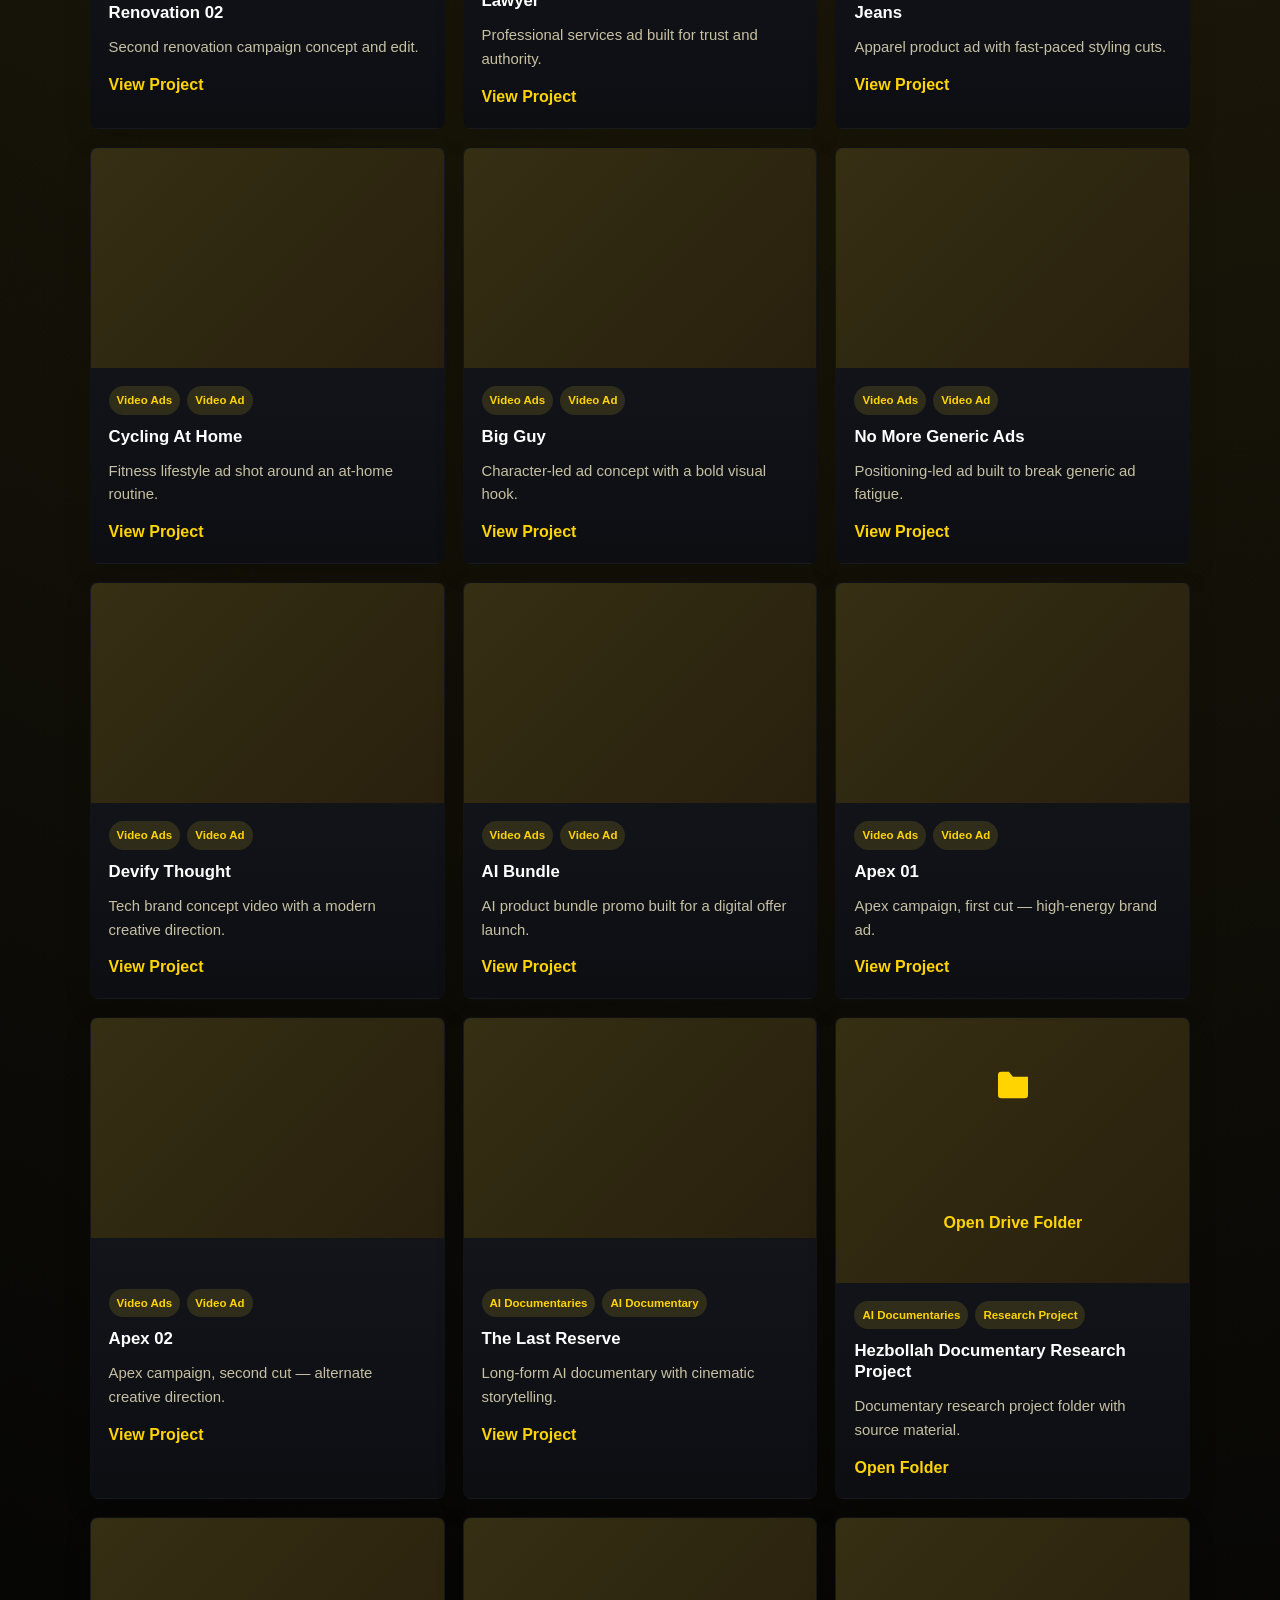
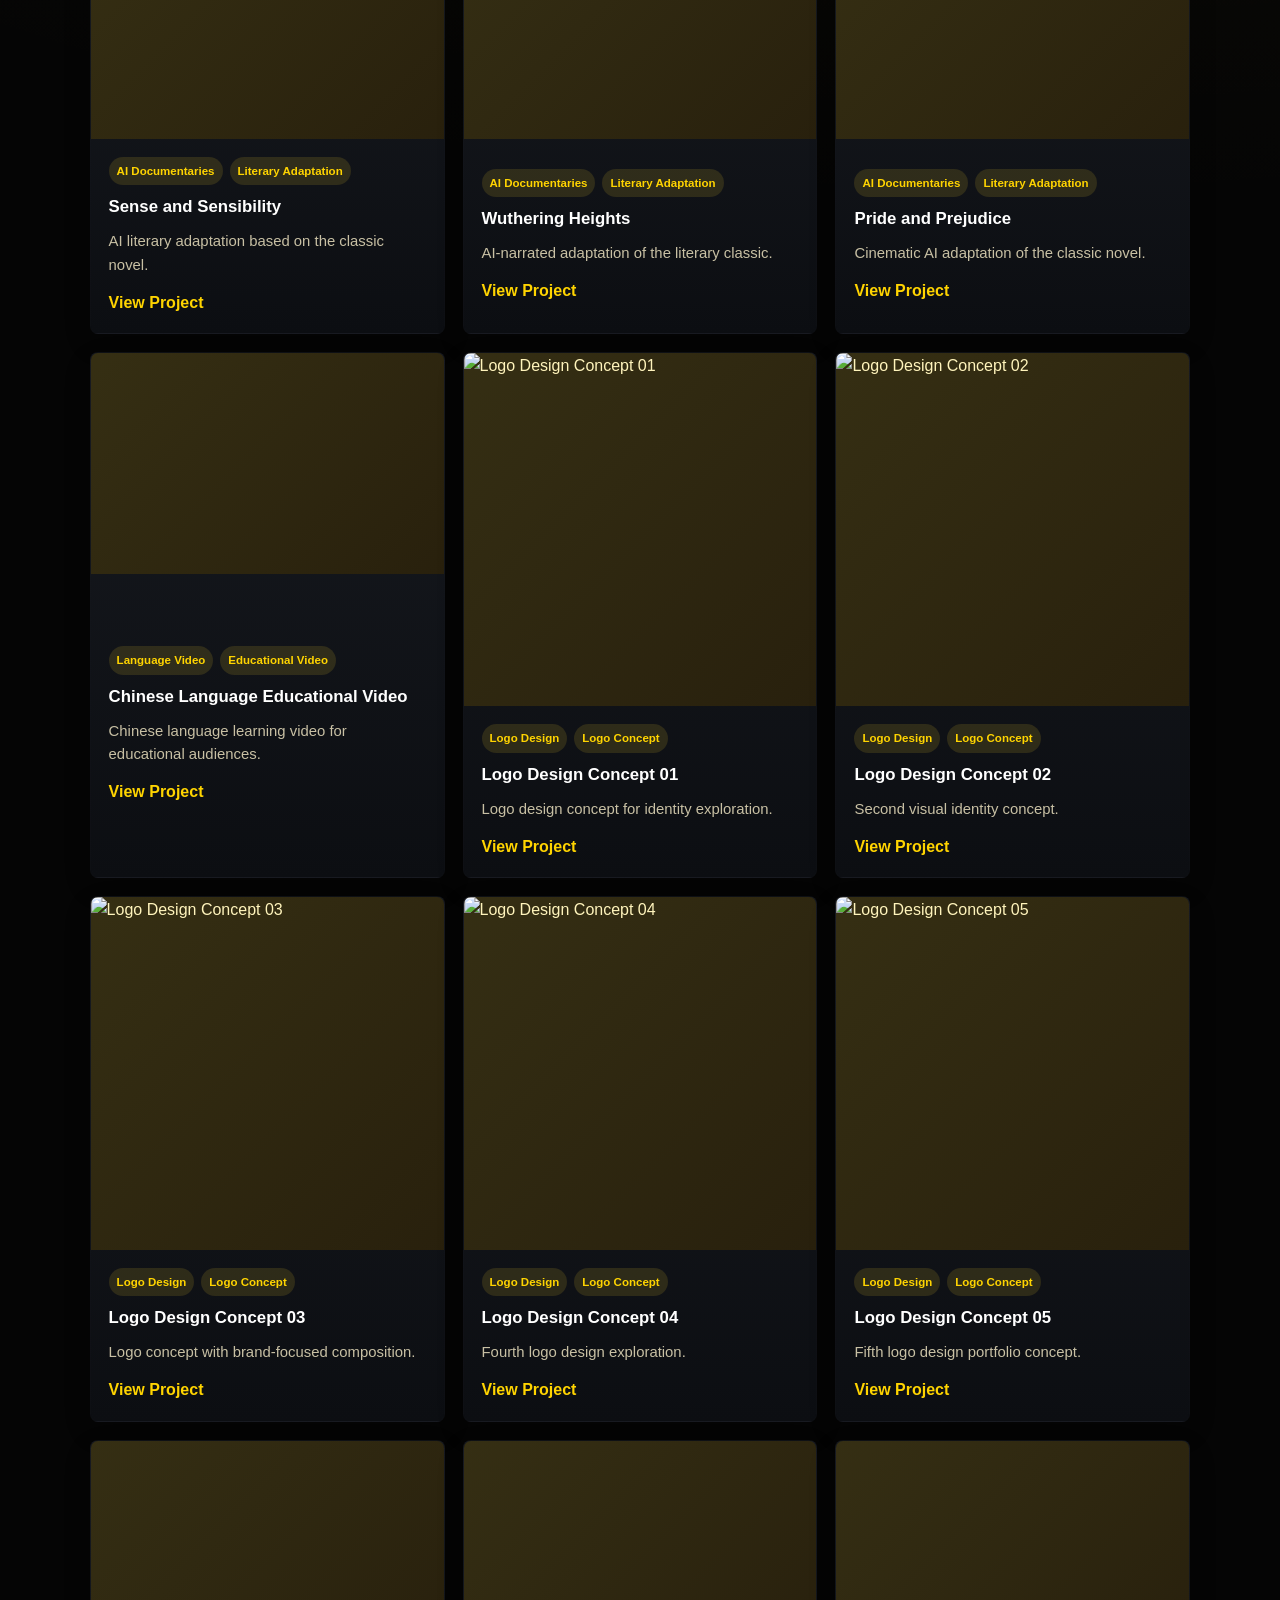
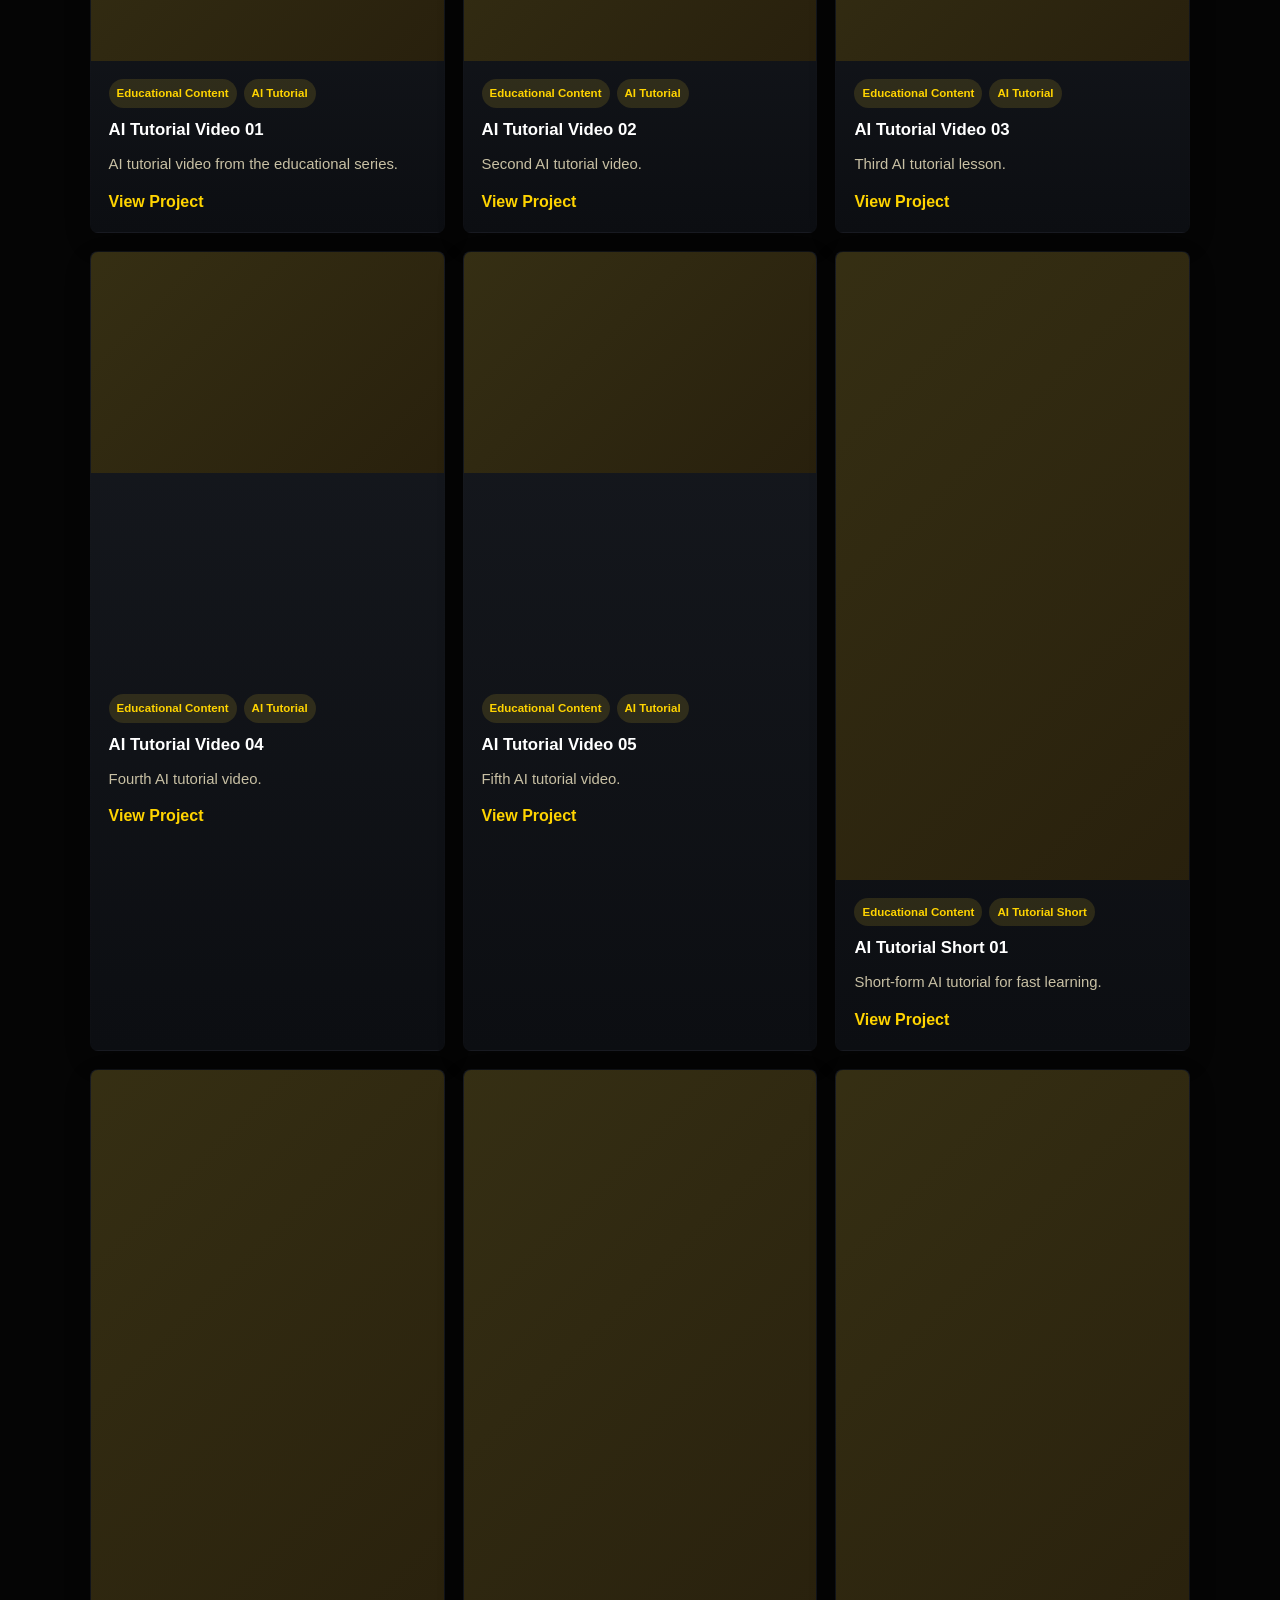
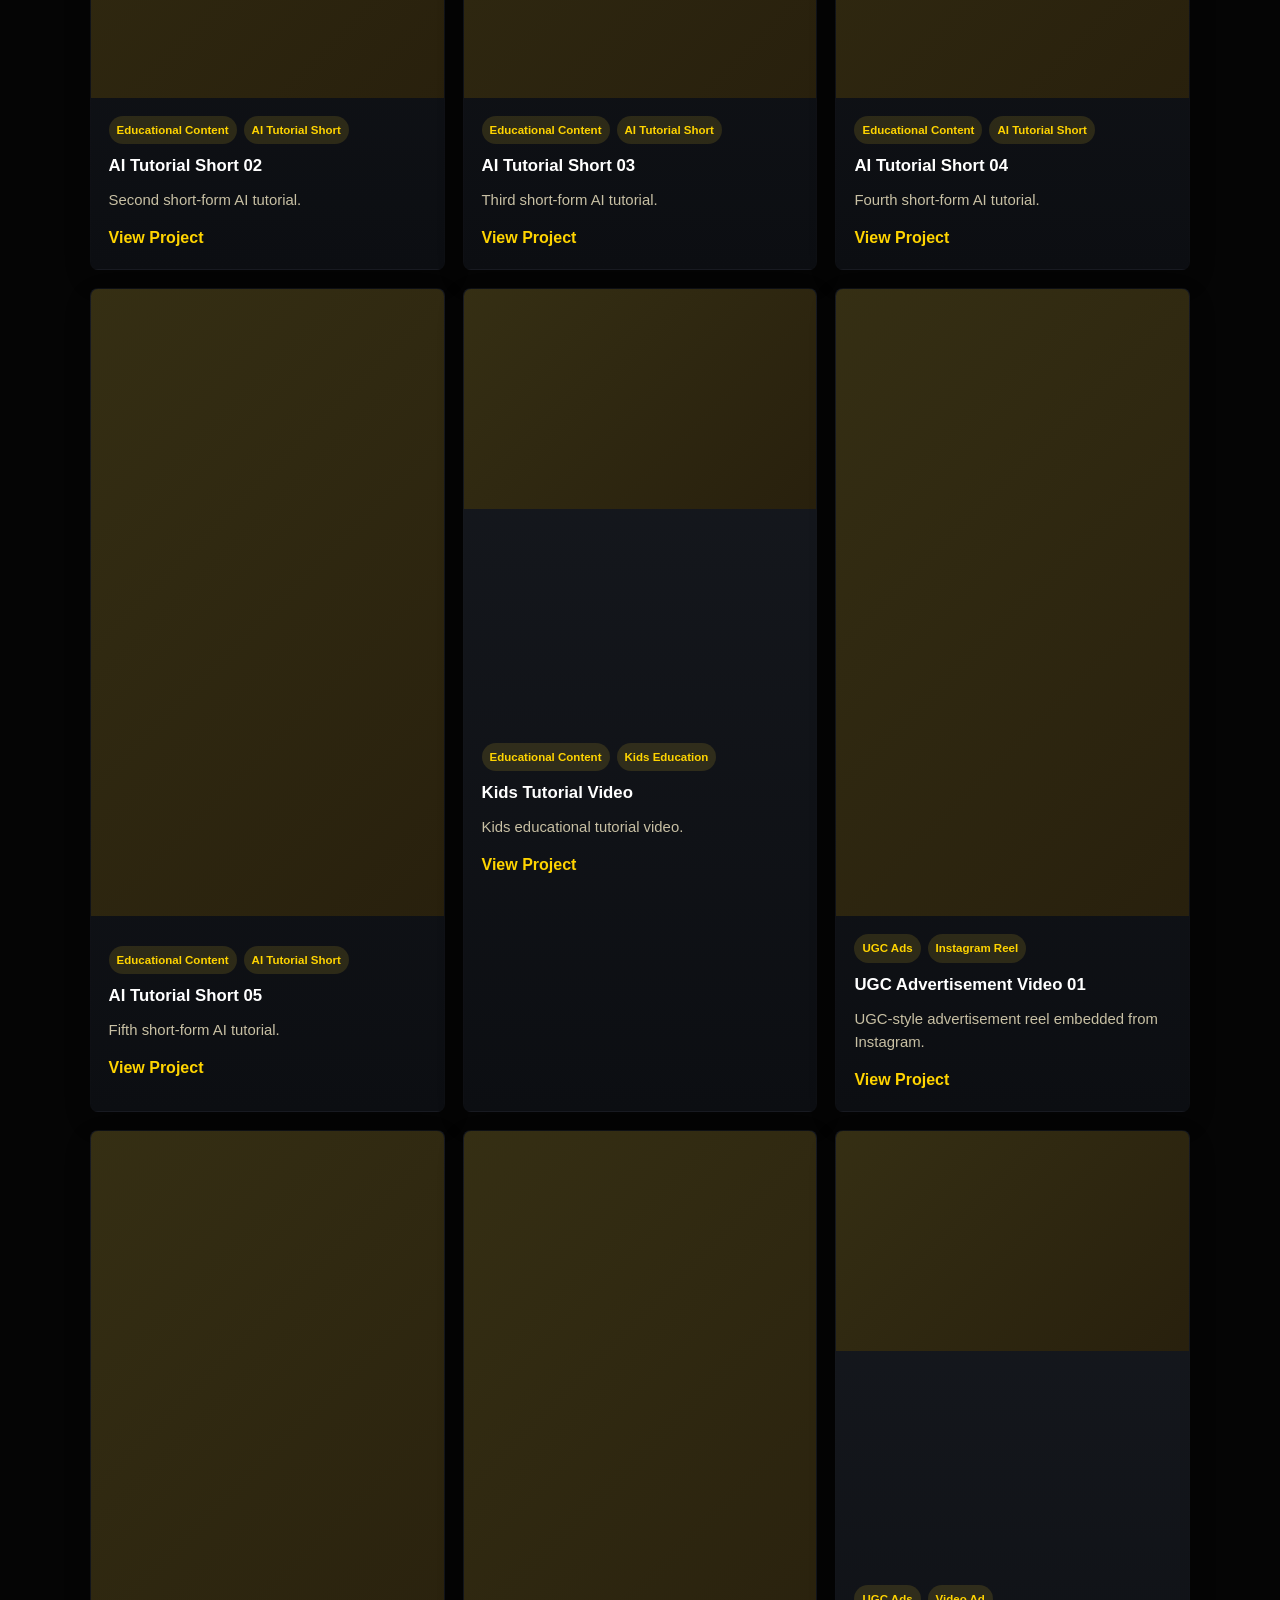
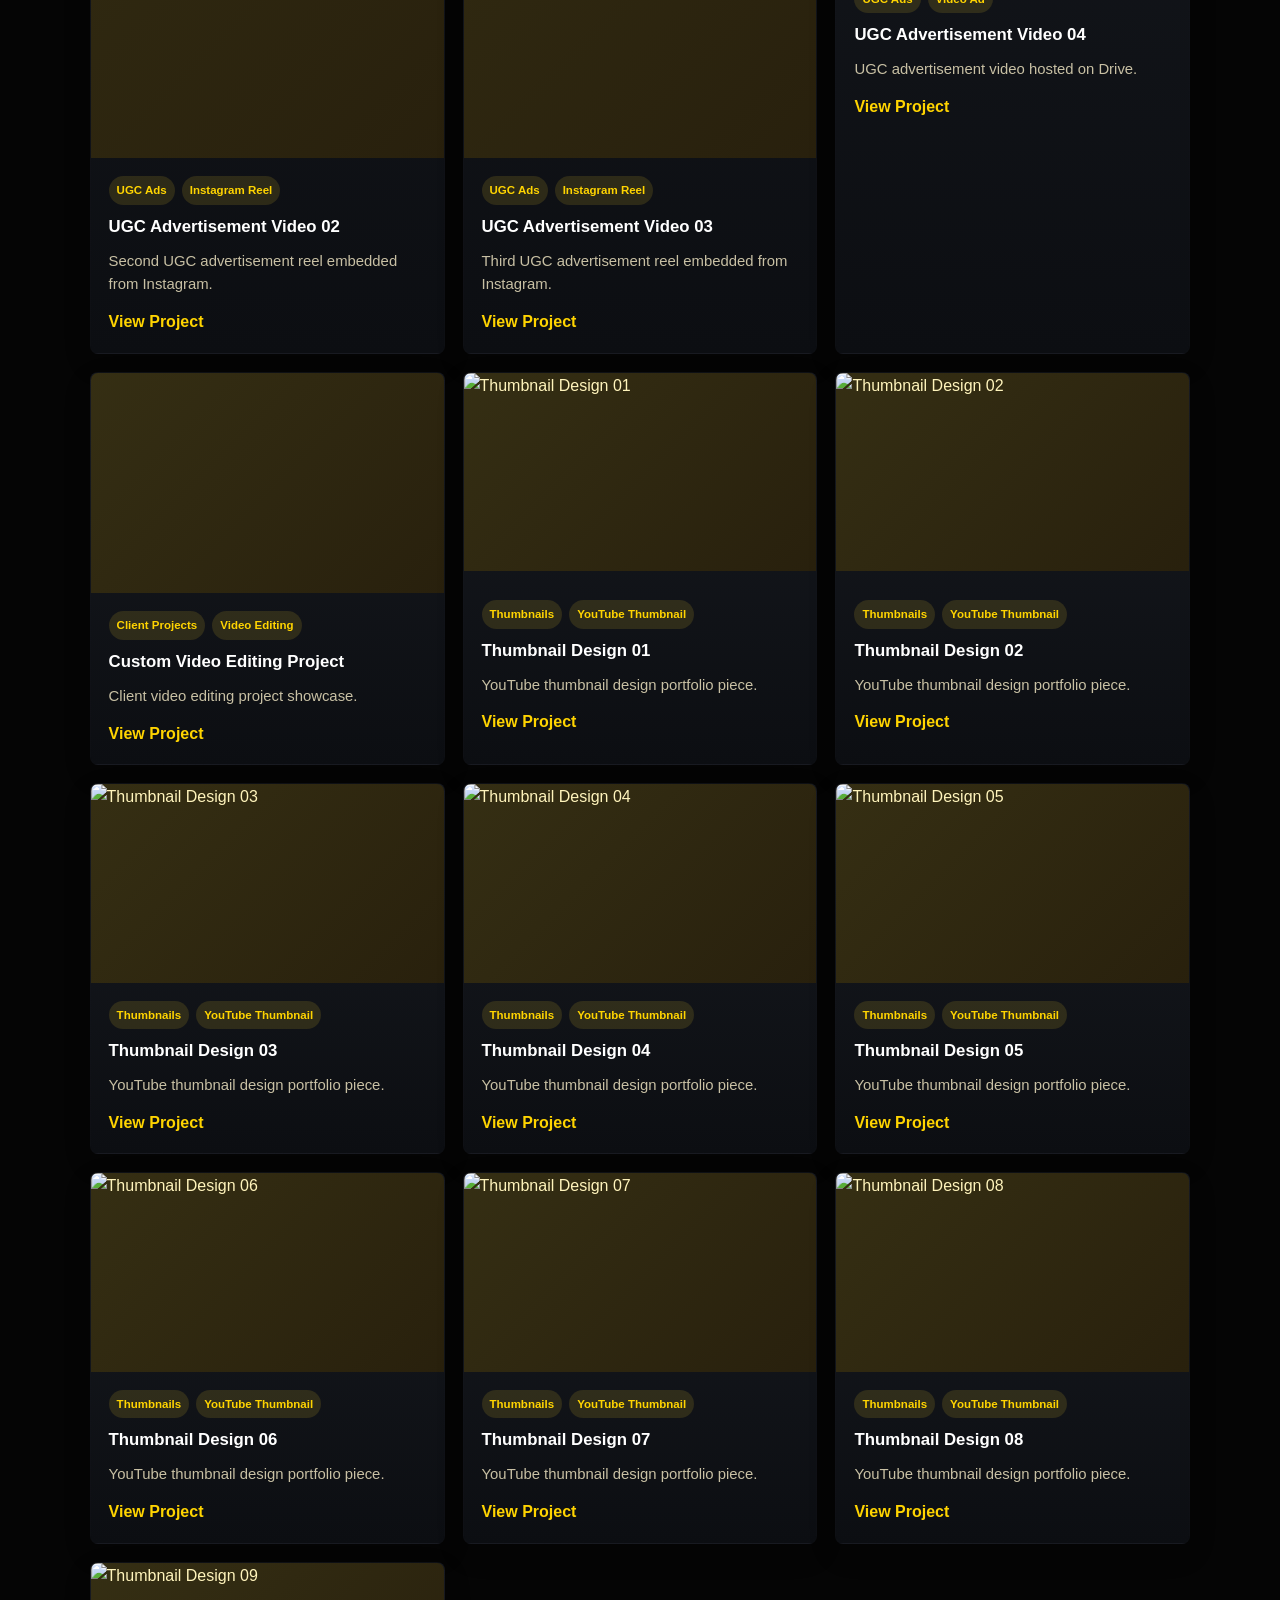
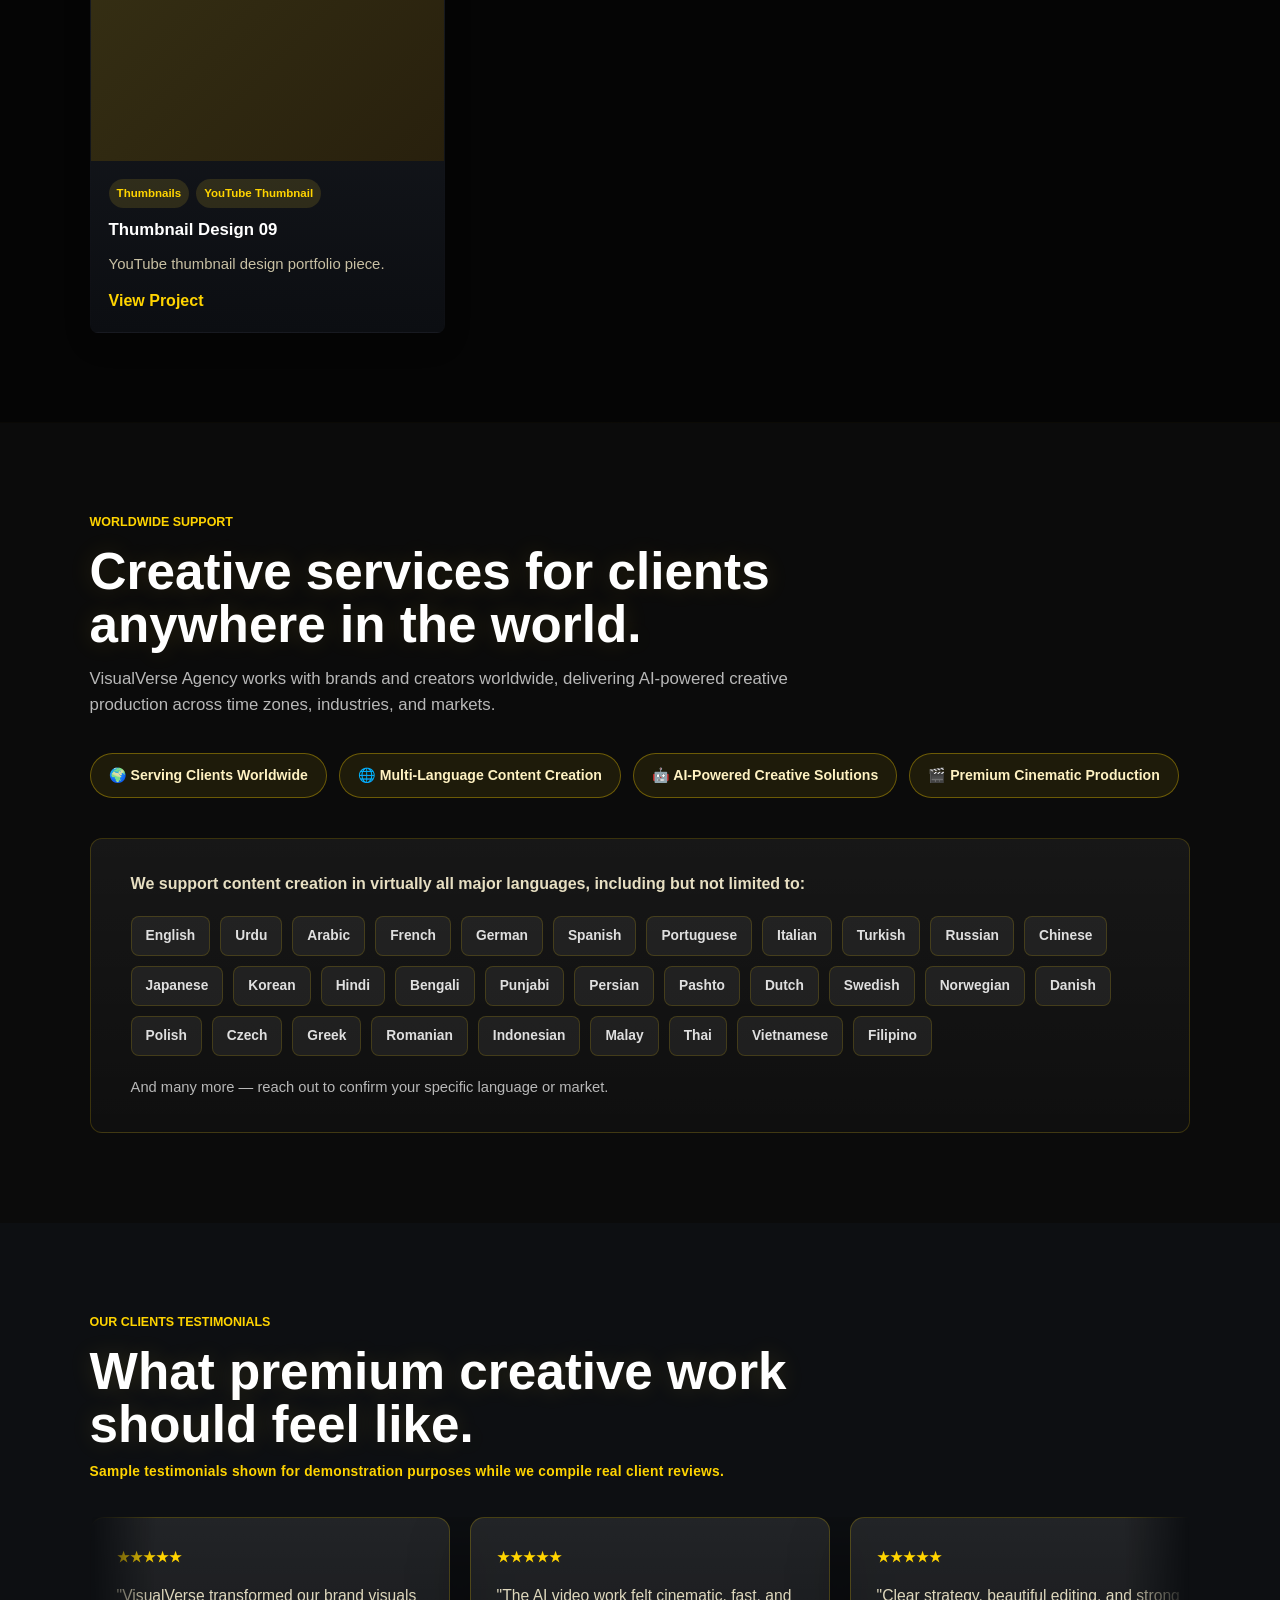
==== commit 6ad4410b: "Update index.html" ====
--- a/index.html
+++ b/index.html
@@ -155,7 +155,6 @@
   </head>
   <body class="intro-active">
     <a class="skip-link" href="#home">Skip to main content</a>
-
     <section class="landing-intro" id="landingIntro" aria-label="VisualVerse Agency animated introduction">
       <div class="intro-stage">
         <div class="intro-panel">
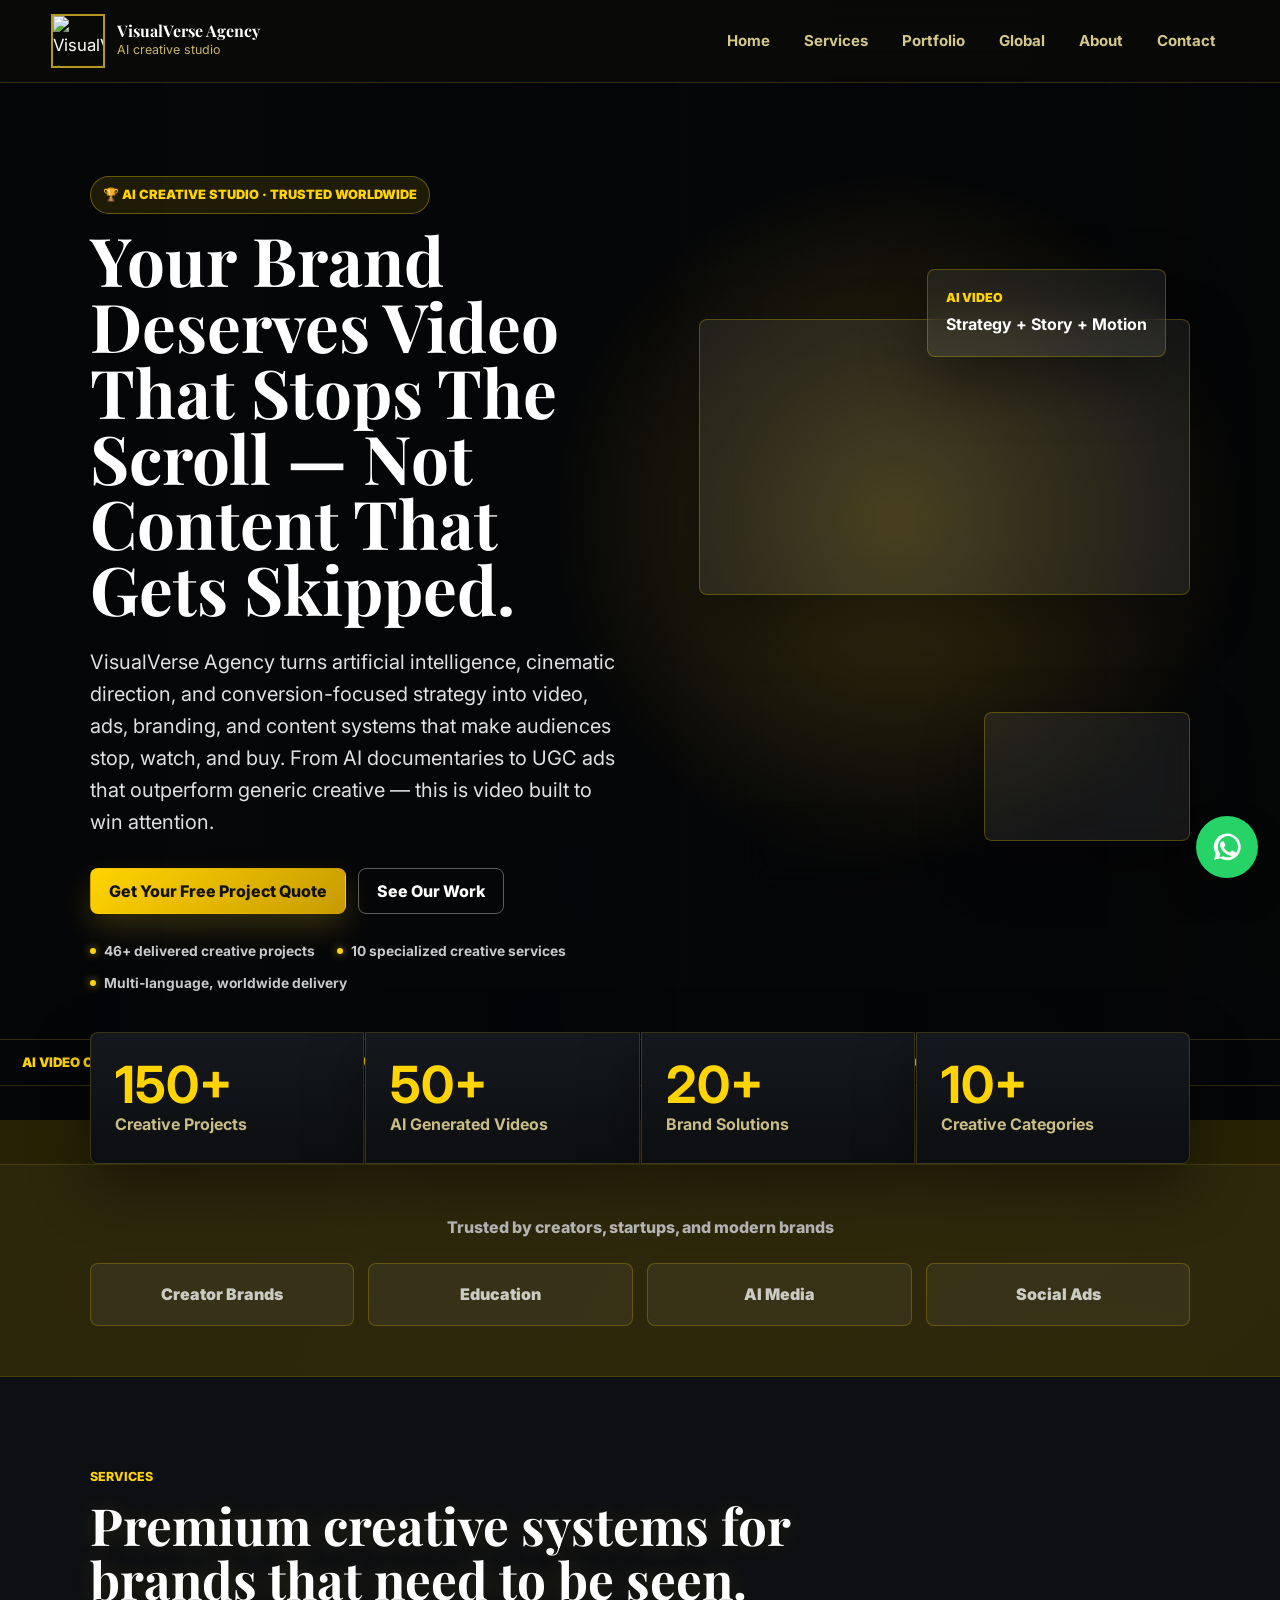
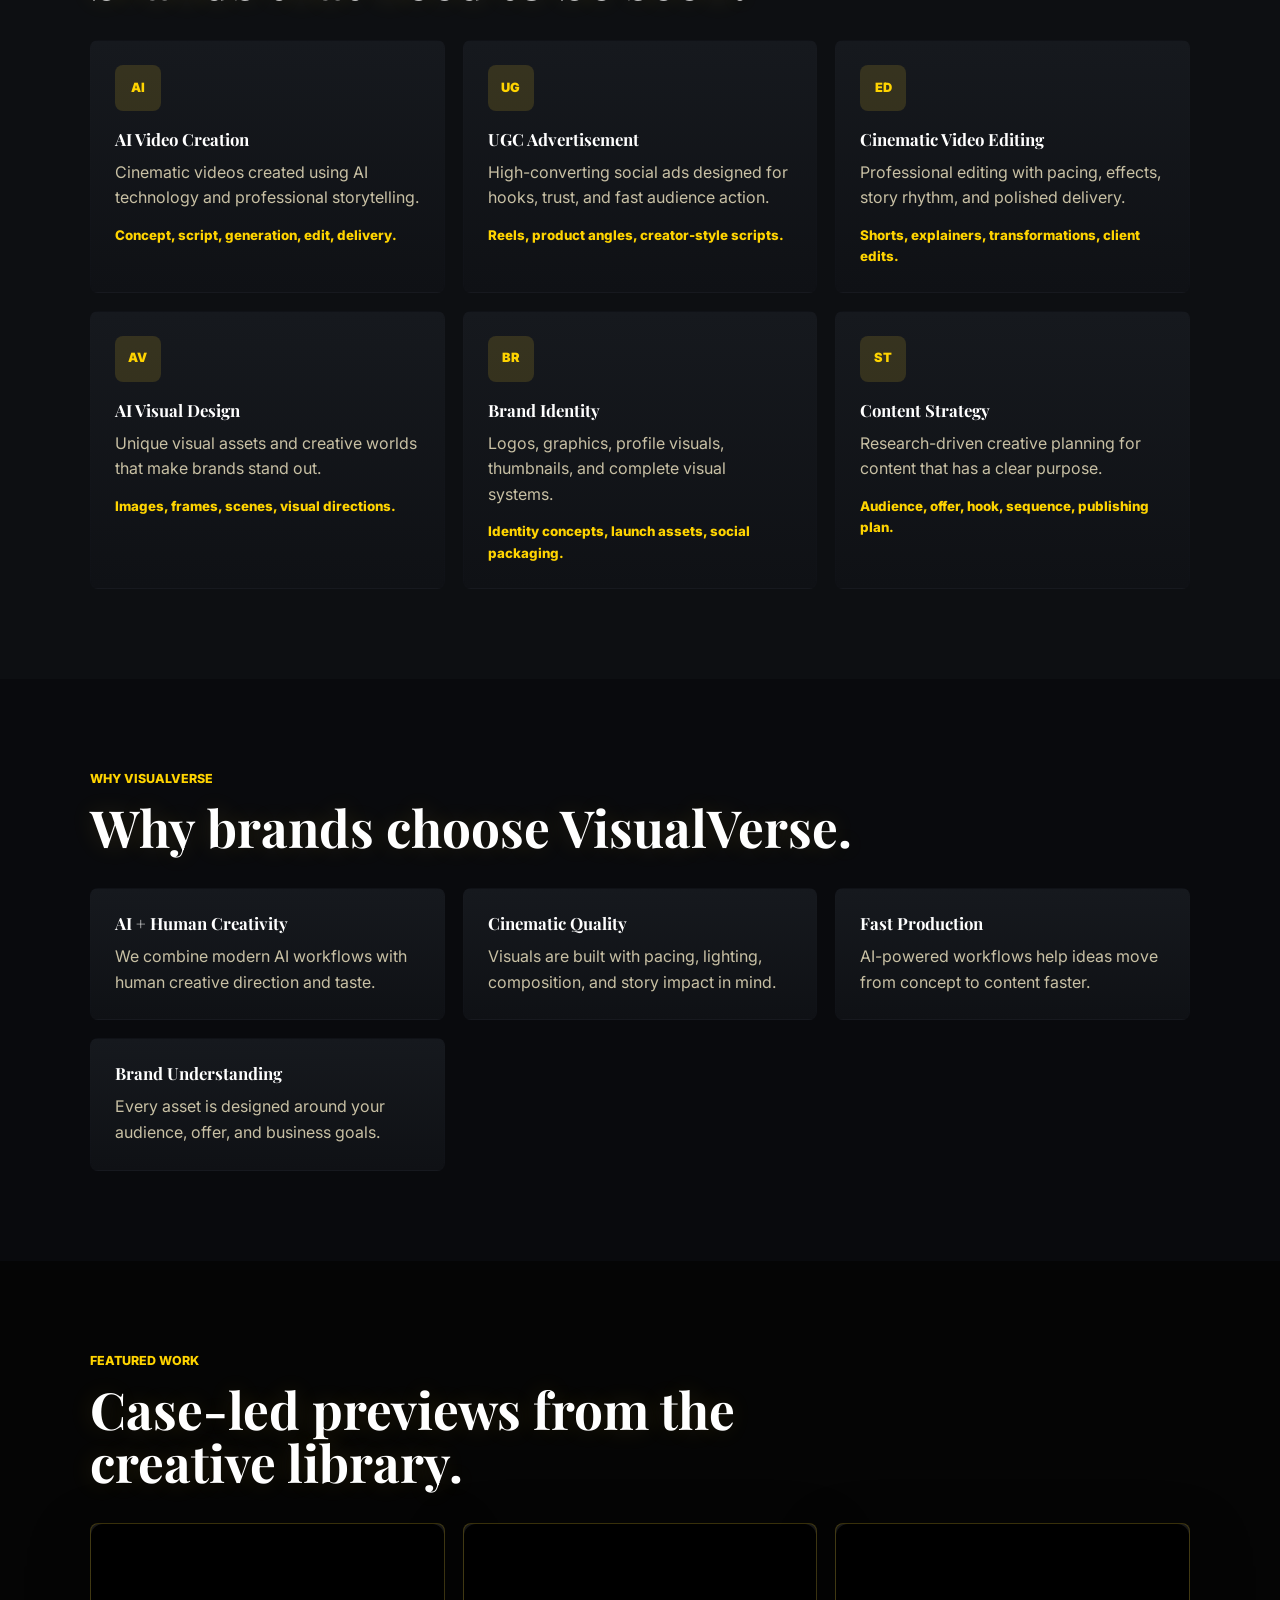
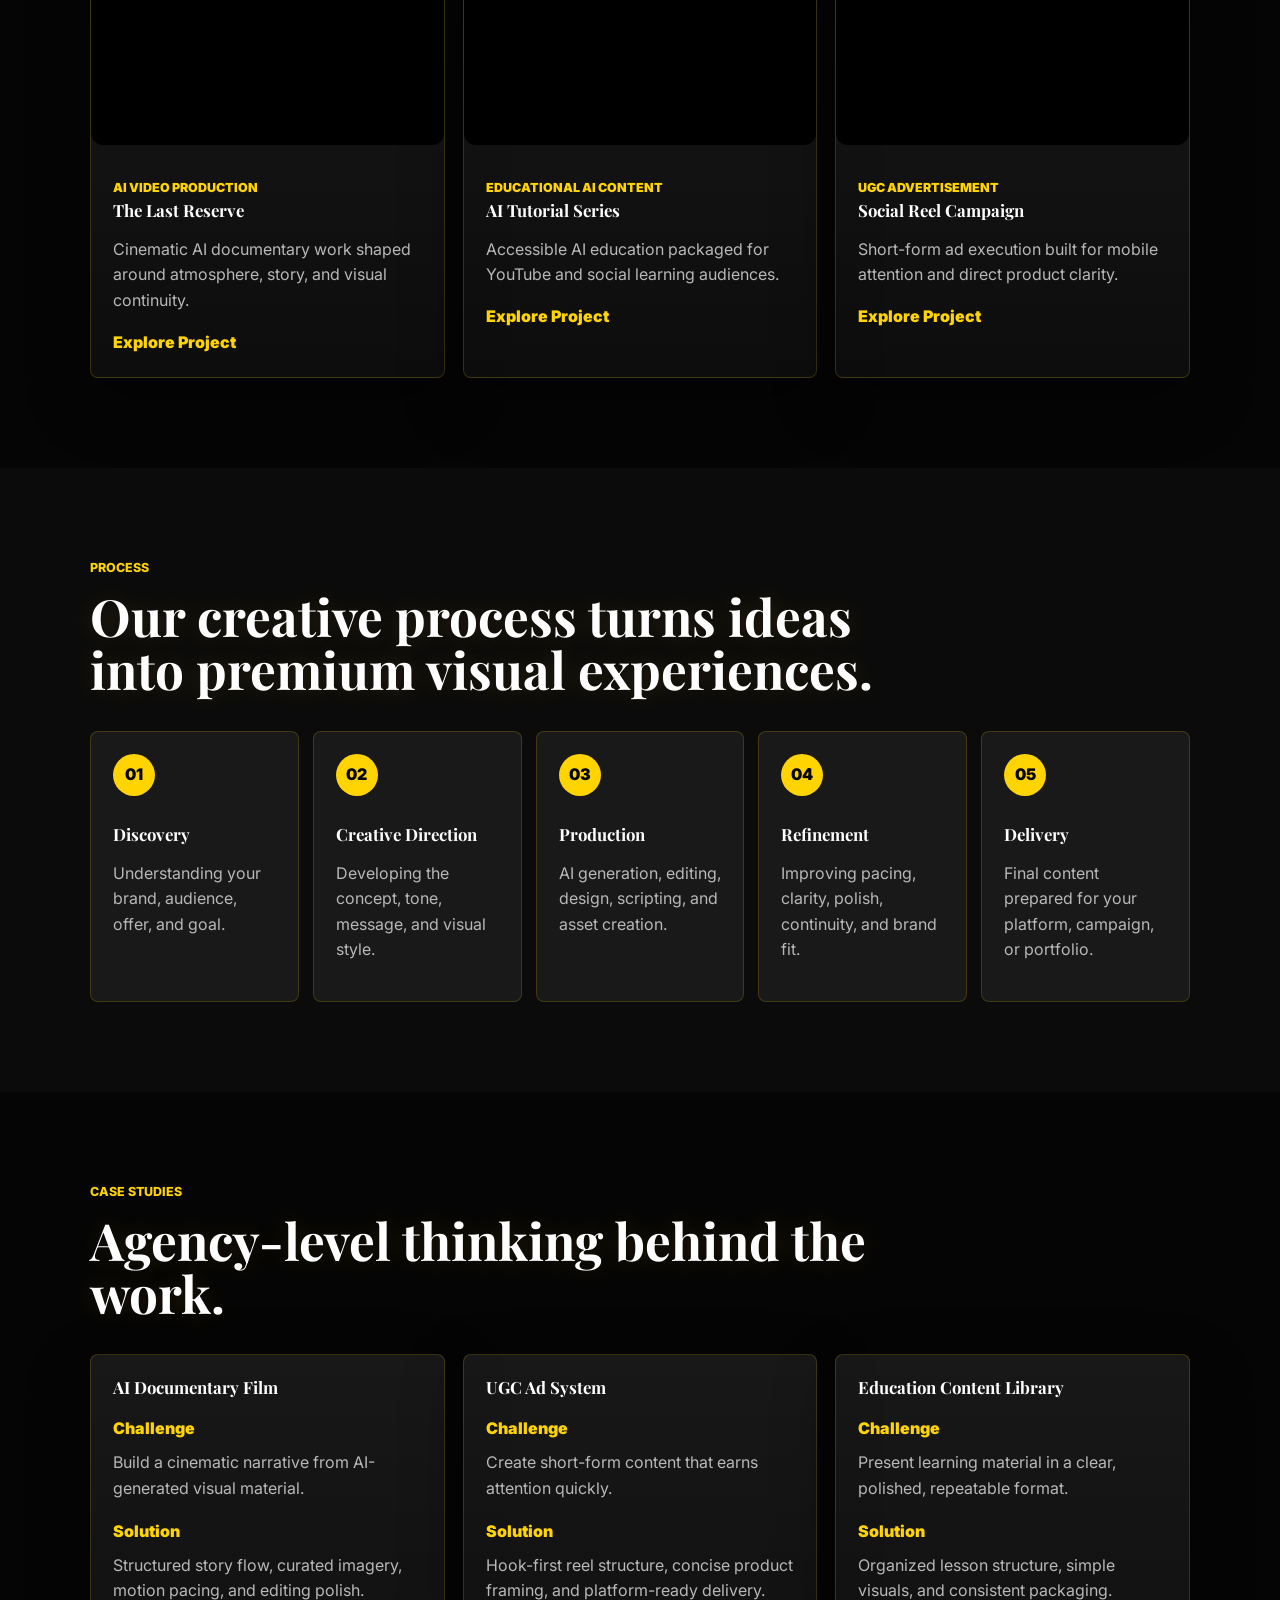
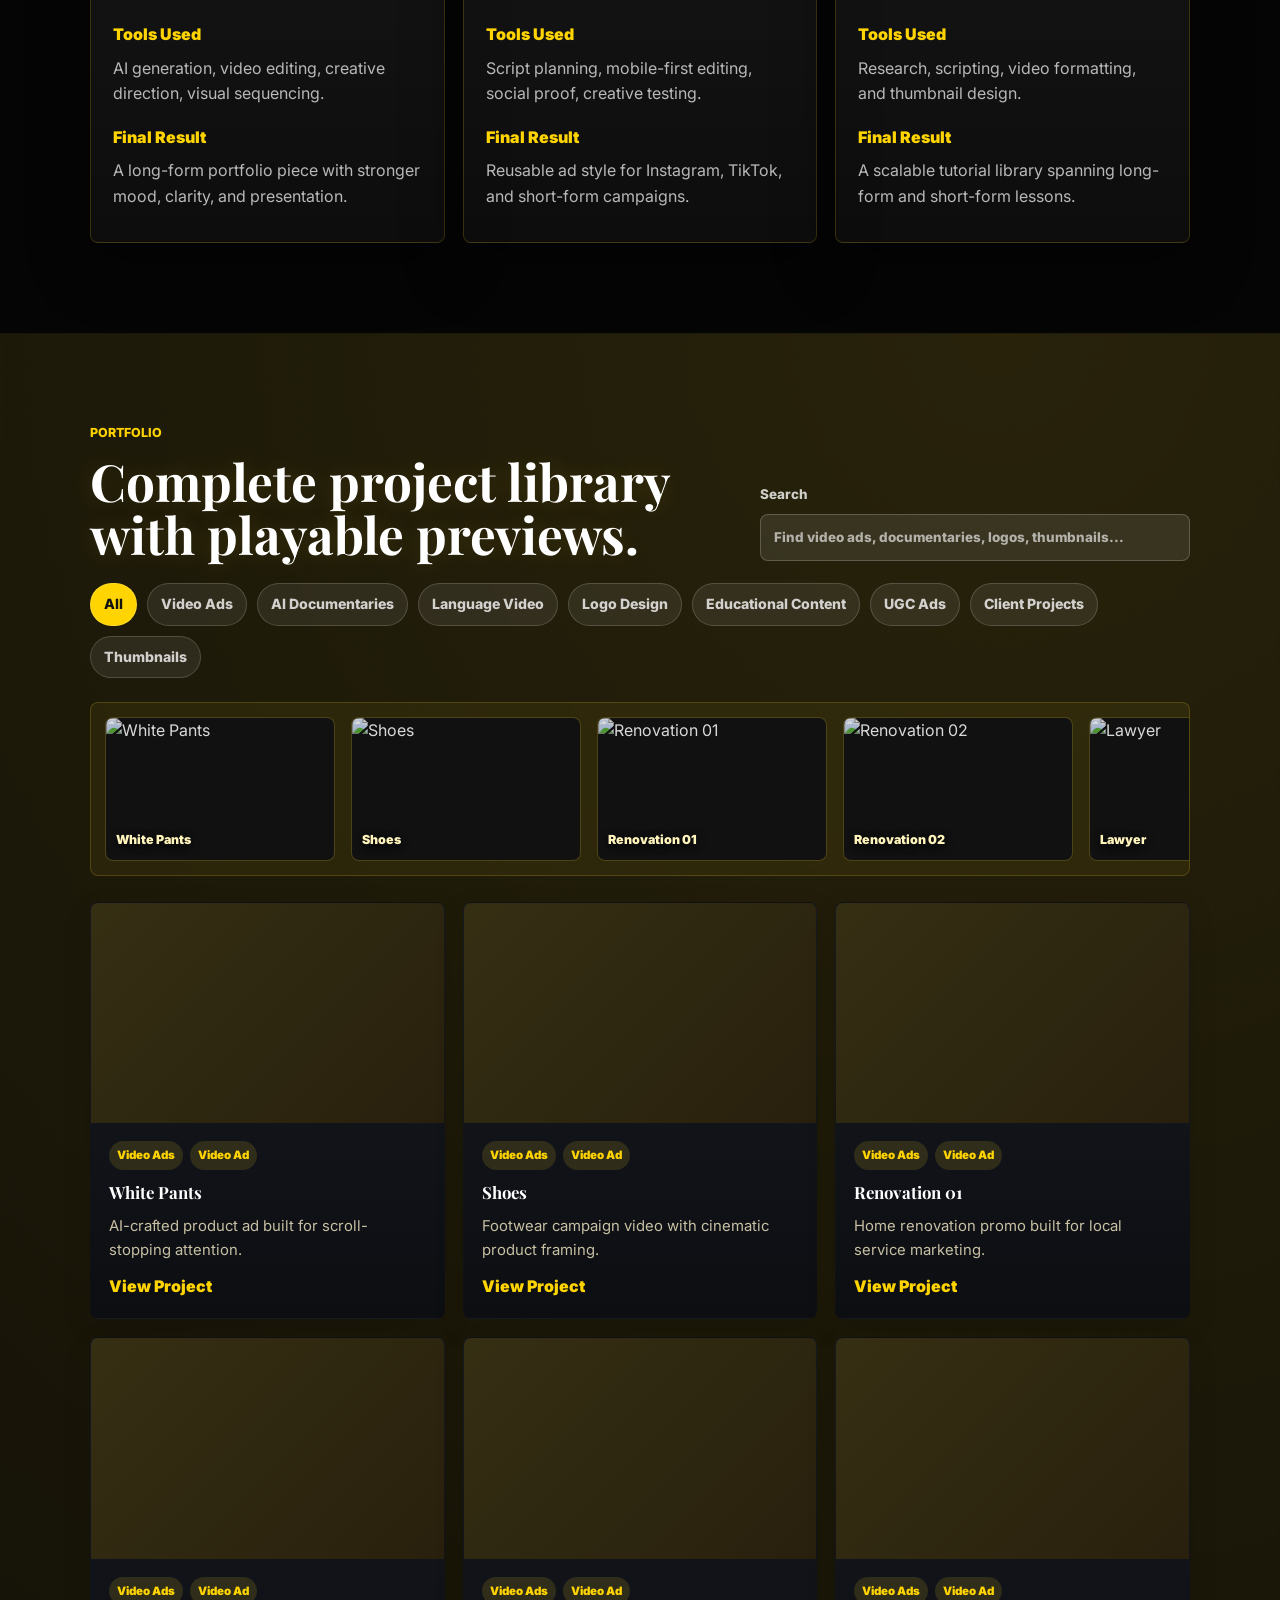
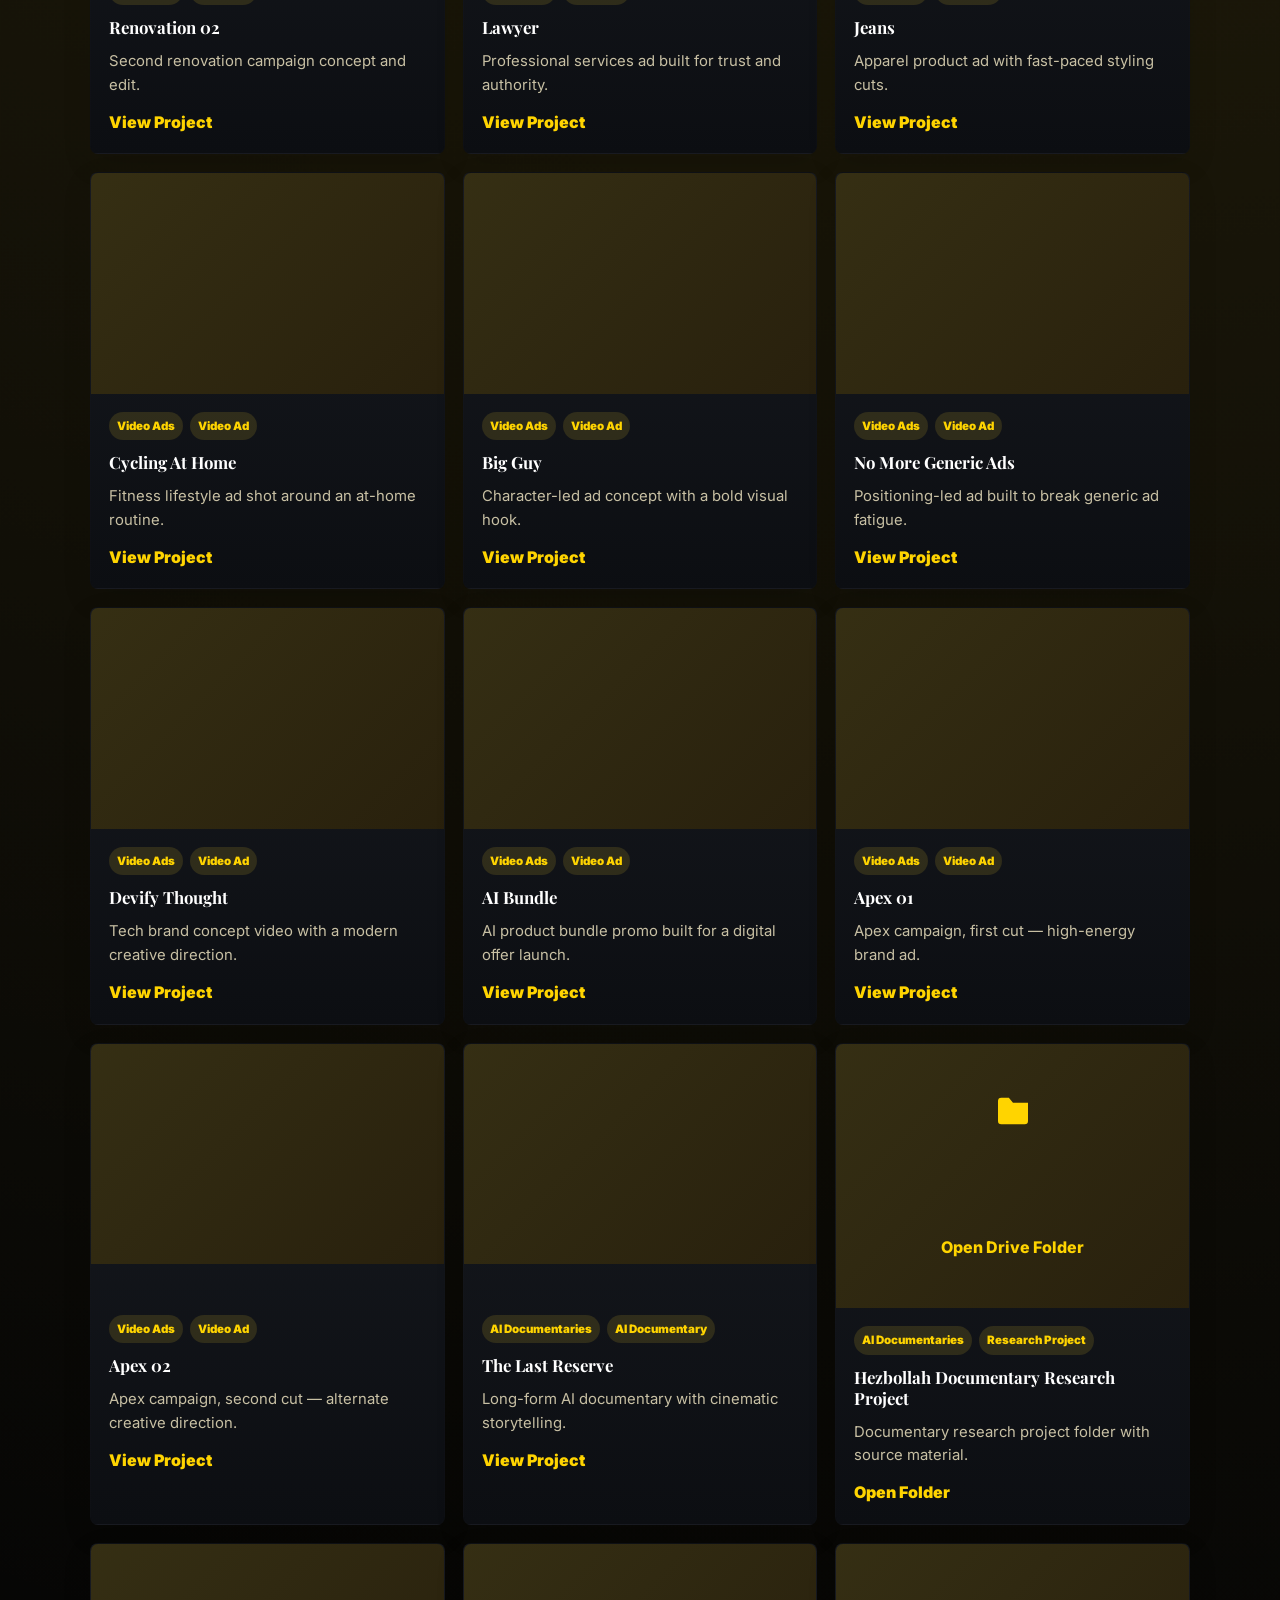
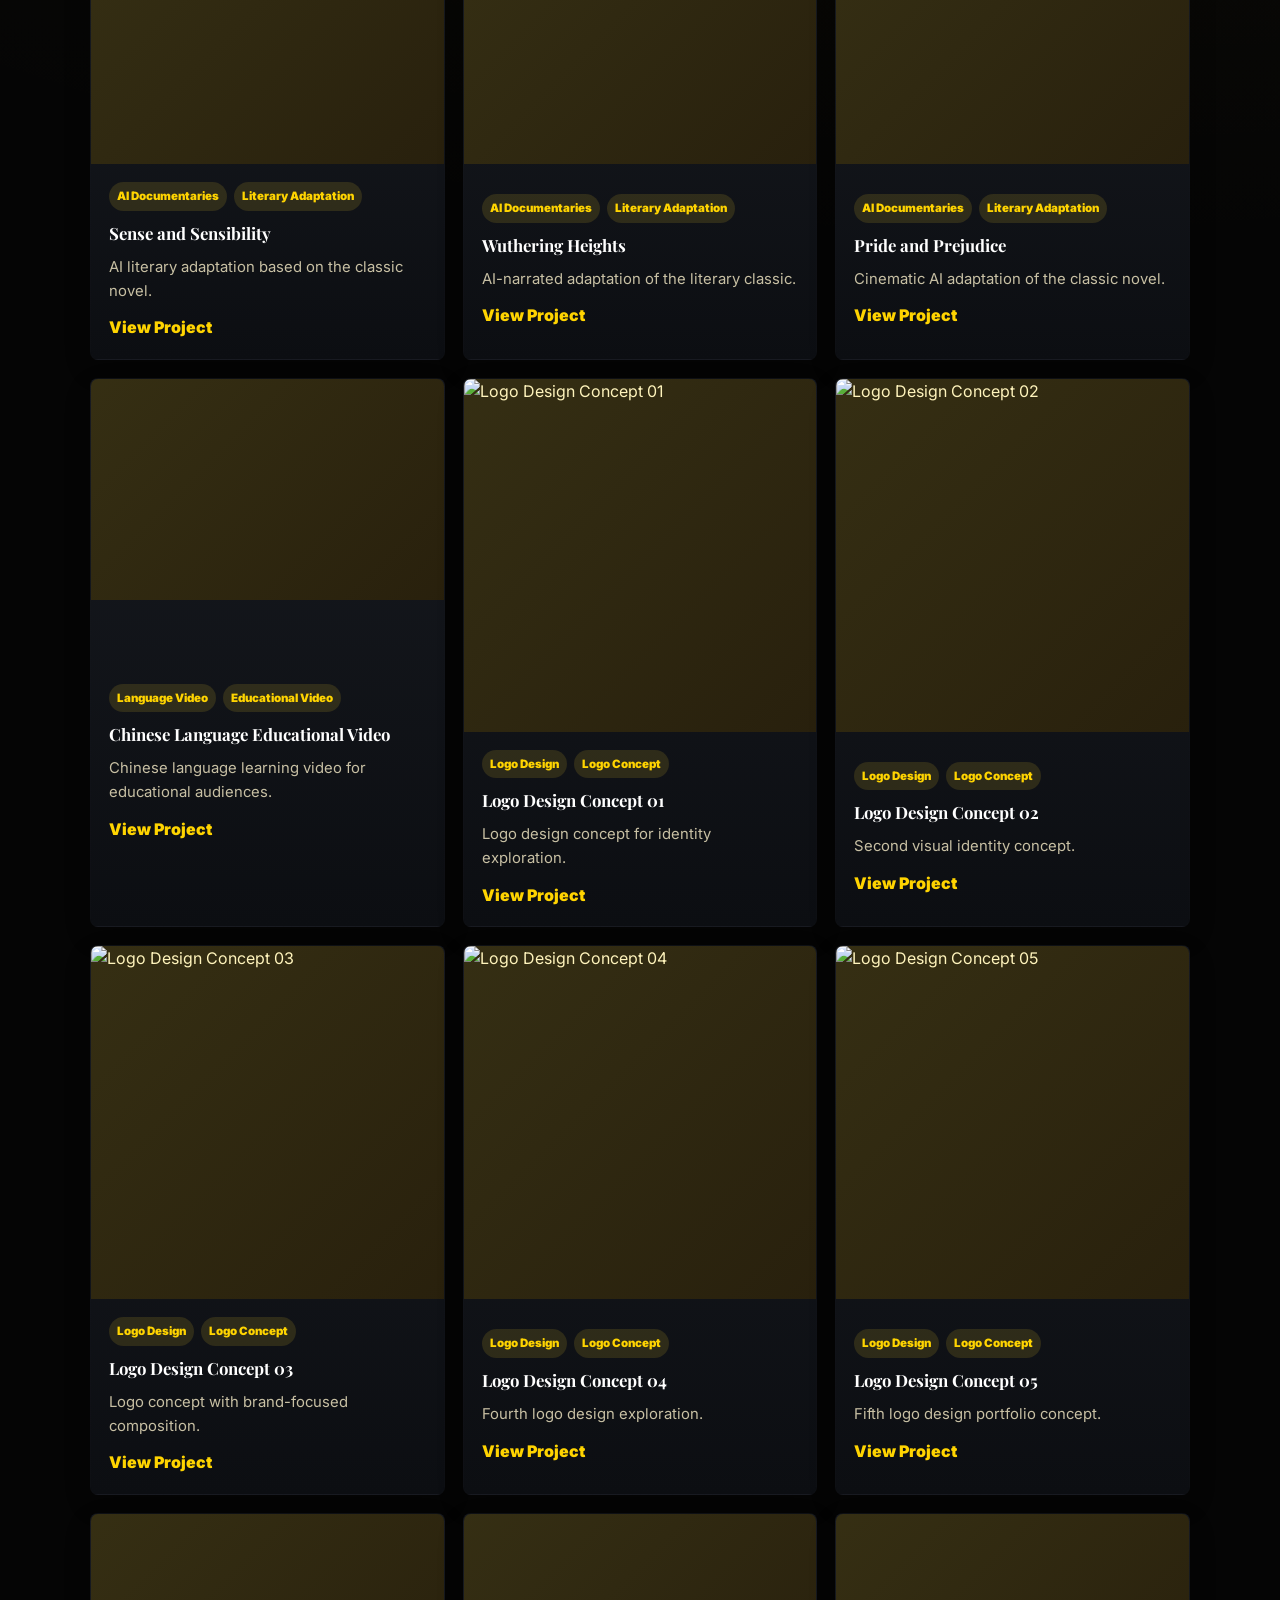
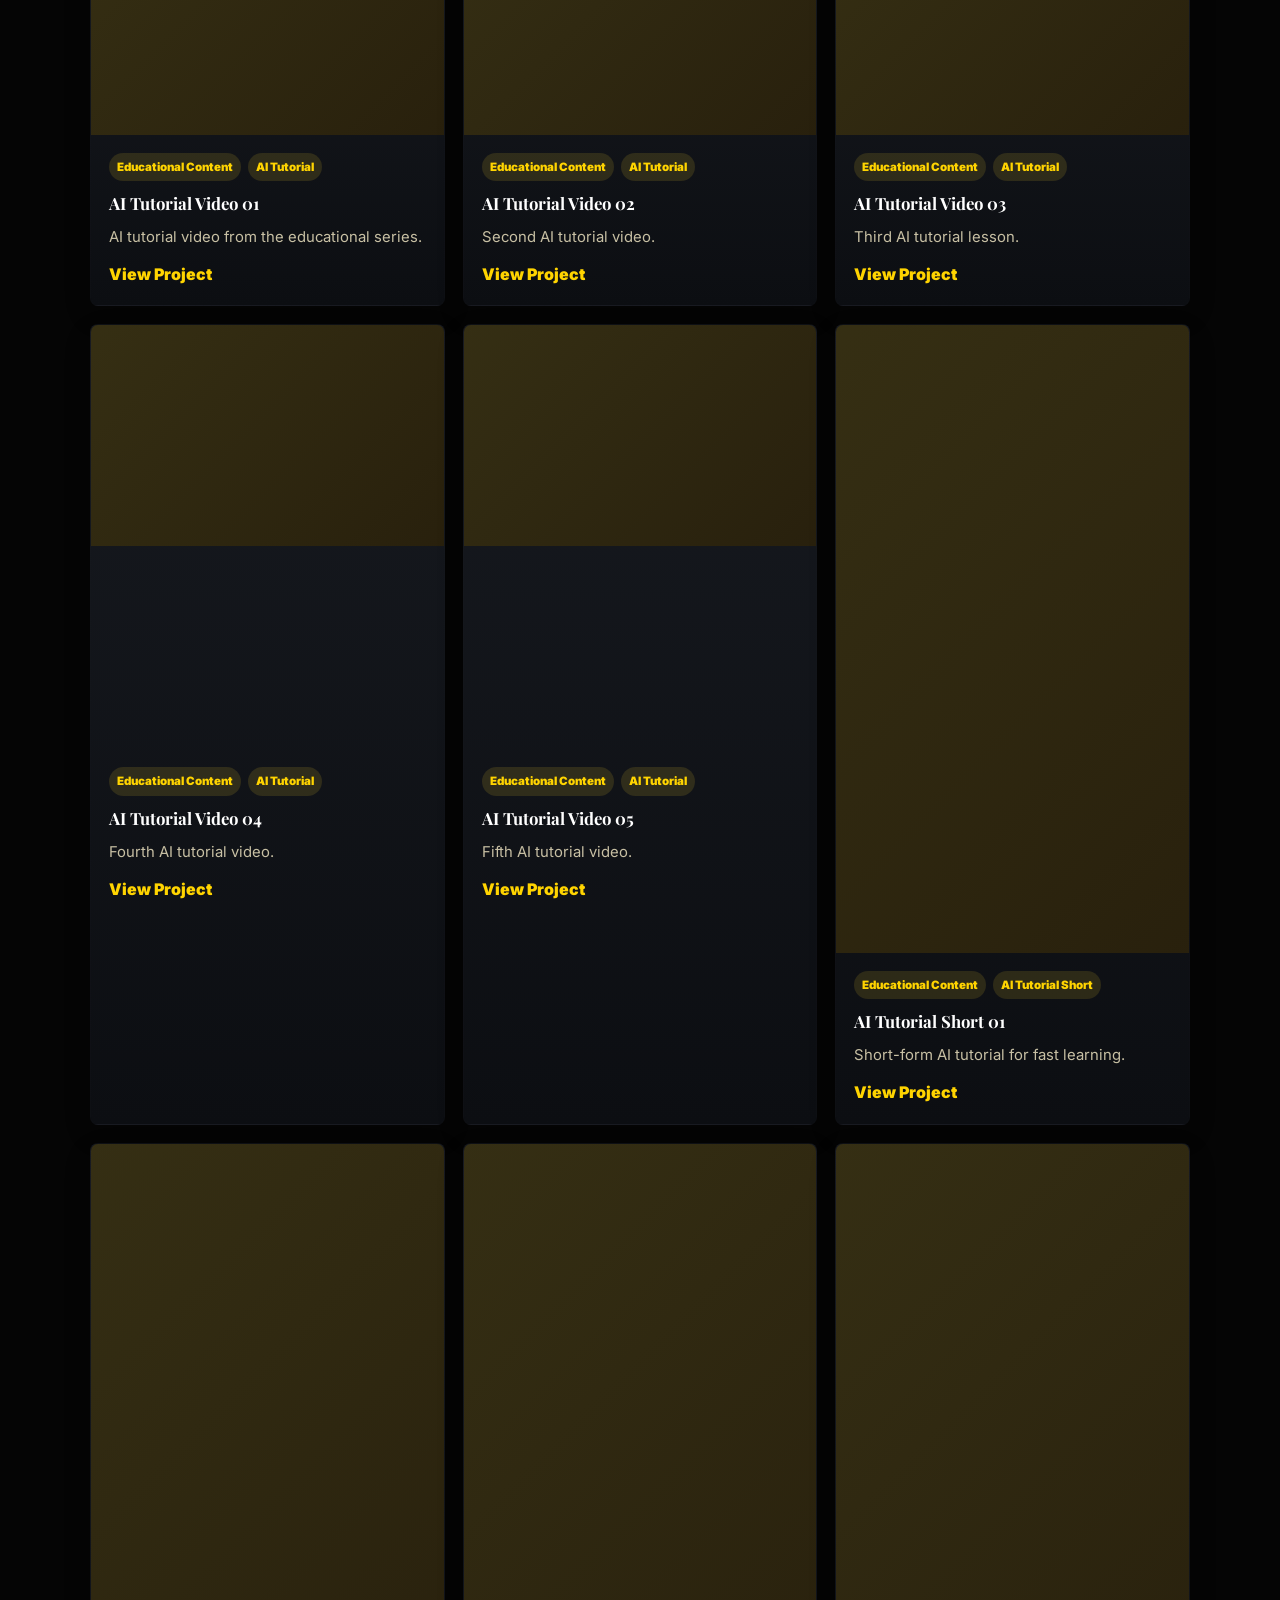
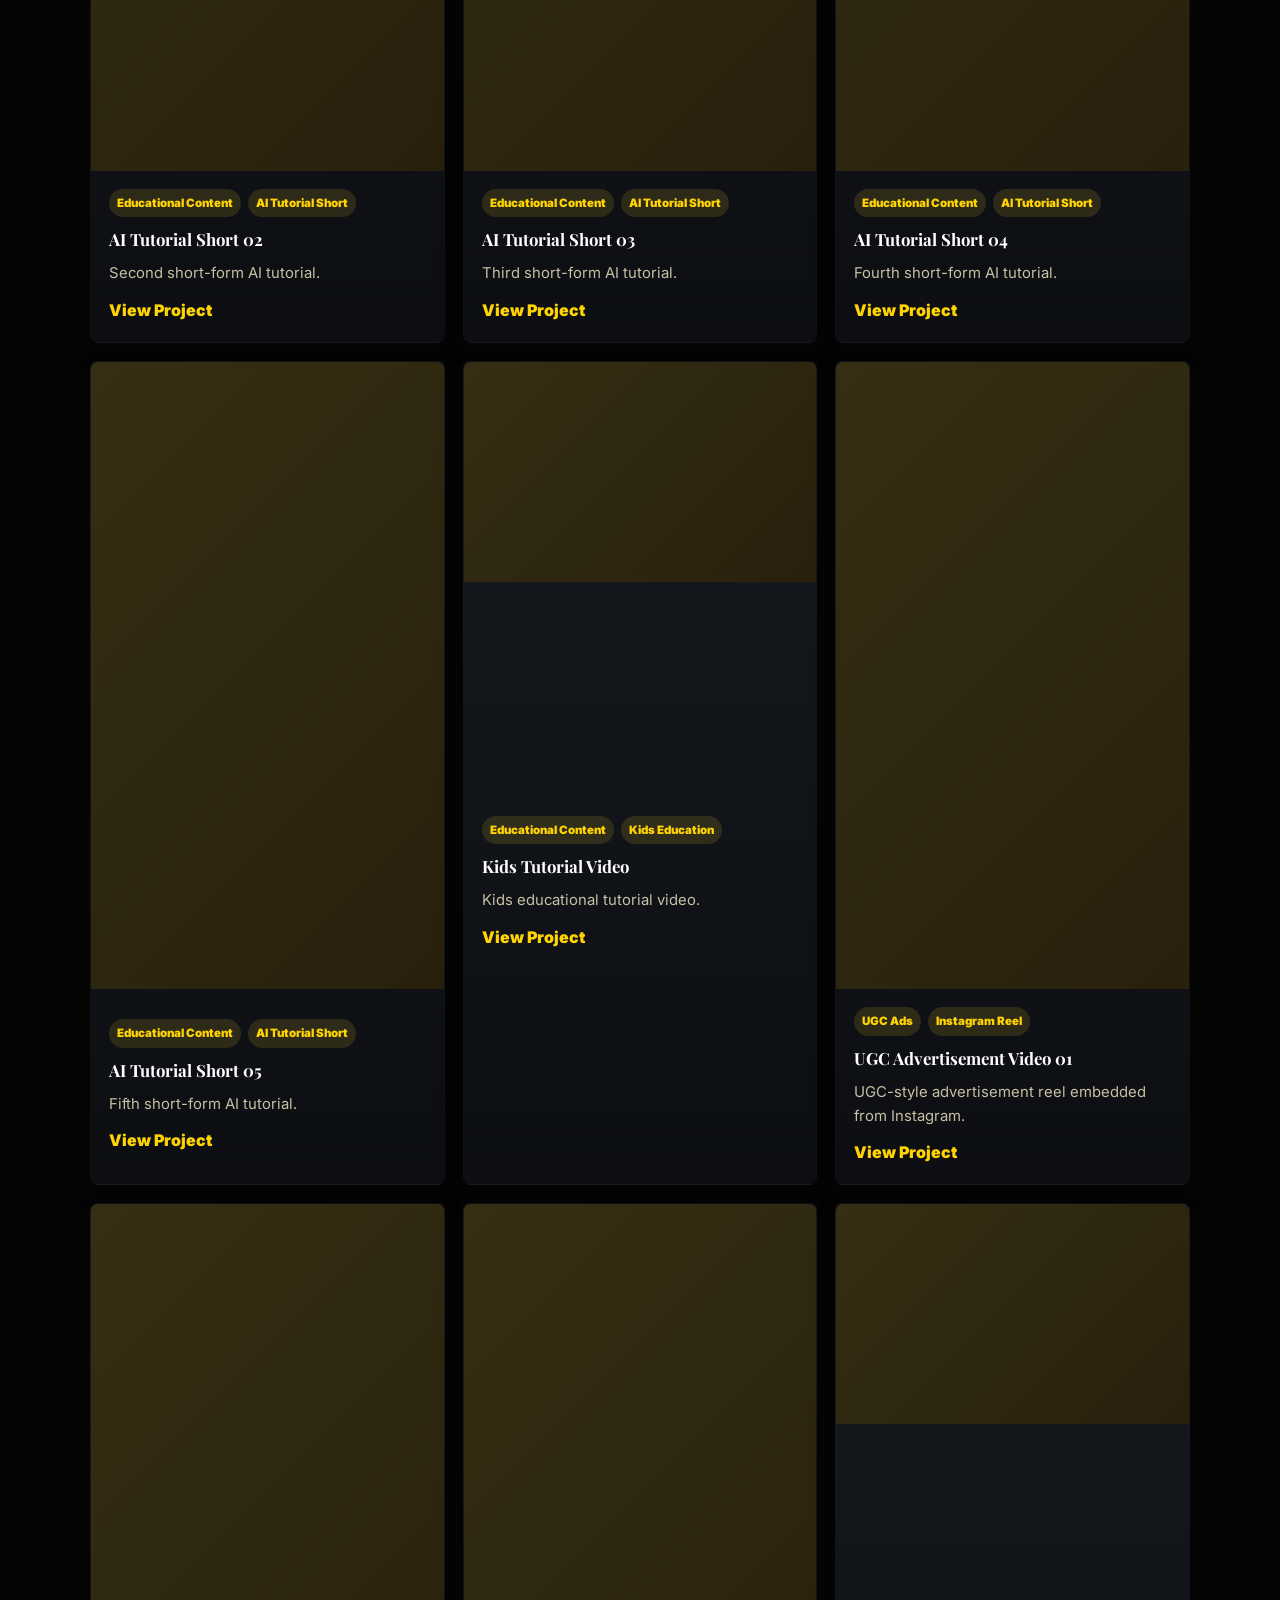
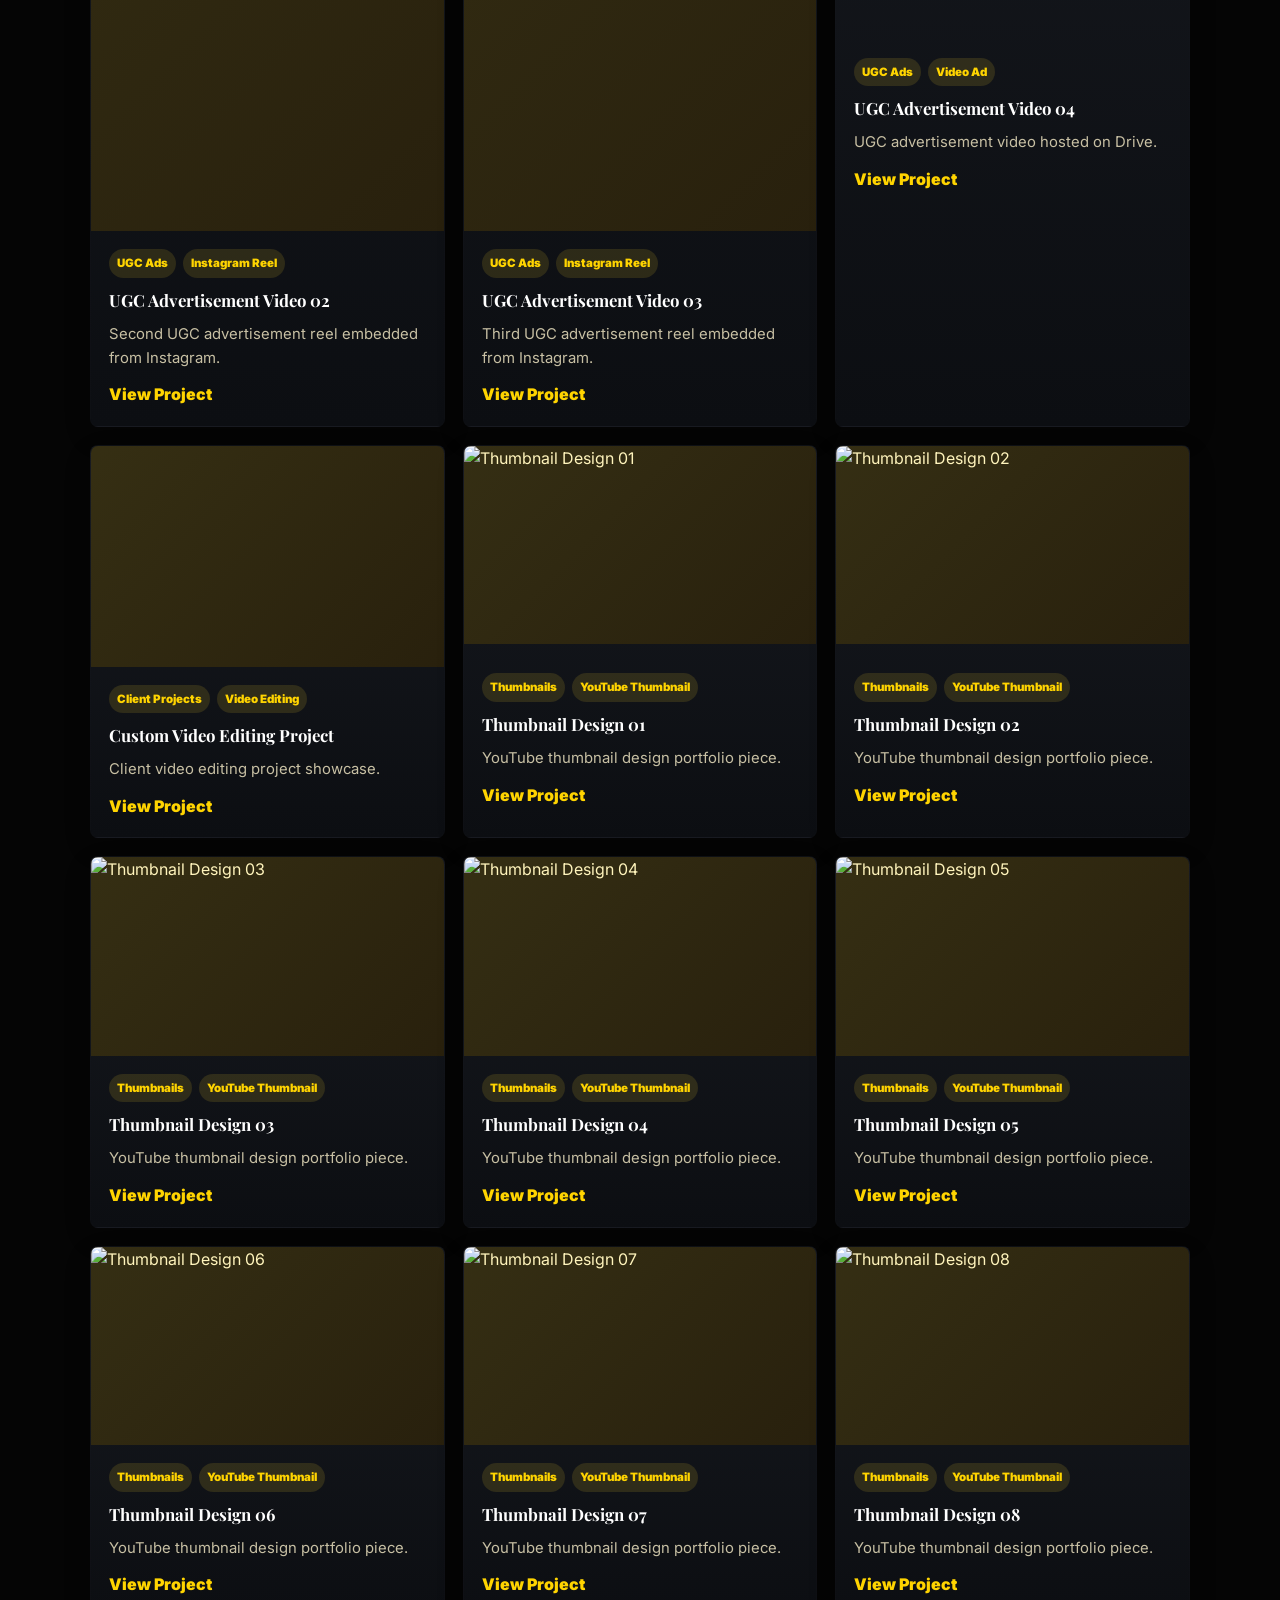
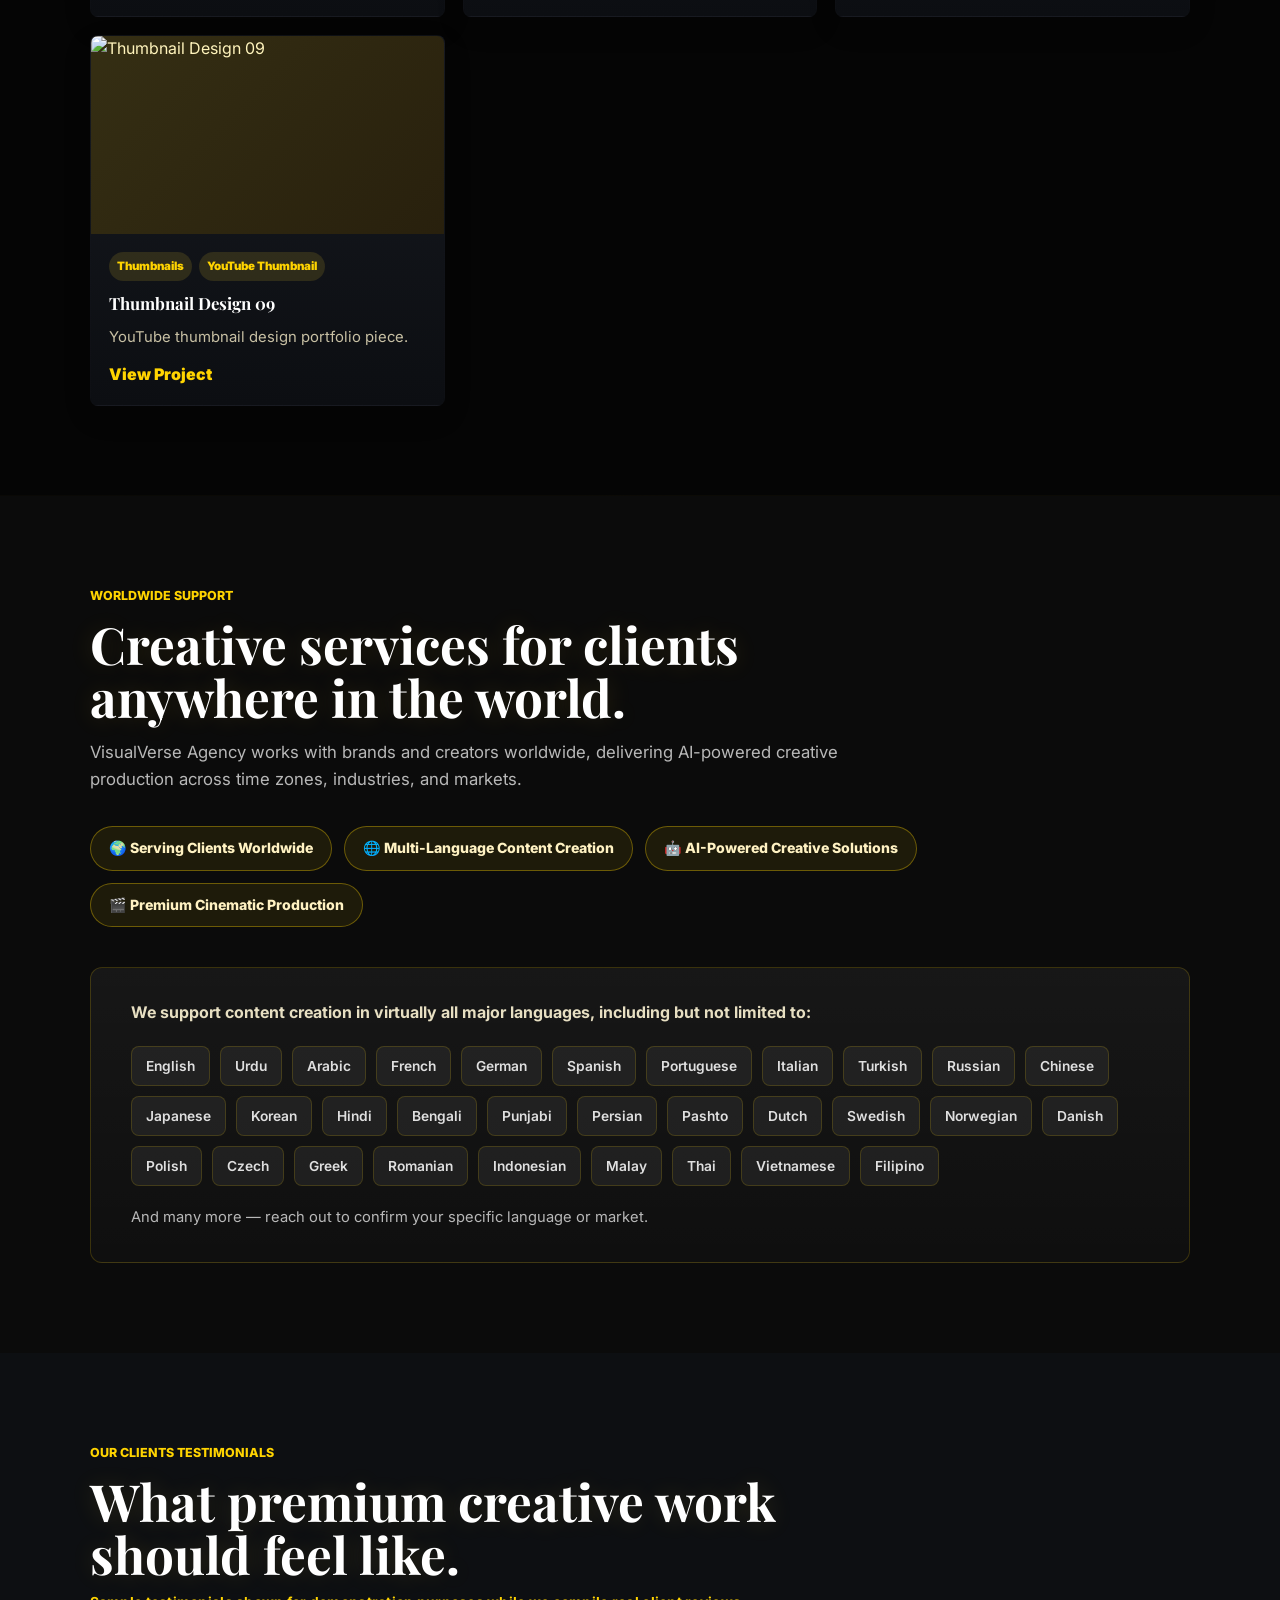
==== commit 318c16b0: "Update index.html" ====
--- a/index.html
+++ b/index.html
@@ -12,6 +12,40 @@
     <meta name="author" content="VisualVerse Agency" />
     <meta name="keywords" content="AI video agency, AI video production, UGC video creator, professional video editing, documentary video production, branding agency, logo design agency, thumbnail design, AI content creation, creative agency" />
     <link rel="canonical" href="https://visualverseagency.example/" />
+
+    <!-- Google Fonts for Serif Headings + Sans-Serif Body -->
+    <link rel="preconnect" href="https://fonts.googleapis.com">
+    <link rel="preconnect" href="https://fonts.gstatic.com" crossorigin>
+    <link href="https://fonts.googleapis.com/css2?family=Inter:wght@300;400;500;600&family=Playfair+Display:ital,wght@0,600;0,700;1,400&display=swap" rel="stylesheet">
+
+    <style>
+      /* Apply Serif to all Headings */
+      h1, h2, h3, h4, .intro-title, .brand strong {
+        font-family: 'Playfair Display', Georgia, serif !important;
+      }
+      /* Apply Sans-Serif to Body & General UI */
+      body, p, span, button, a, input, select, textarea, label, li, small {
+        font-family: 'Inter', -apple-system, BlinkMacSystemFont, "Segoe UI", Roboto, sans-serif !important;
+      }
+      
+      /* Aspect Ratio & Frame Consistency Controls */
+      .visual-frame, .featured-card iframe {
+        width: 100%;
+        aspect-ratio: 16 / 9;
+        object-fit: cover;
+      }
+      .main-frame {
+        aspect-ratio: 16 / 9;
+      }
+      .side-frame {
+        aspect-ratio: 9 / 16;
+      }
+      .featured-card iframe {
+        width: 100%;
+        border: 0;
+        border-radius: 12px;
+      }
+    </style>
 
     <meta property="og:type" content="website" />
     <meta property="og:site_name" content="VisualVerse Agency" />
@@ -237,7 +271,7 @@
     </div>
     <div class="hero-visual reveal">
       <div class="visual-frame main-frame">
-        <!-- Playable Google Drive Video Frame -->
+        <!-- Playable Google Drive Video Frame (Maintained Aspect Ratio) -->
         <iframe 
           src="https://drive.google.com/file/d/1juN2F26z8w44Nod8FsmDYAClrkt08c3P/preview" 
           width="100%" 
@@ -249,9 +283,9 @@
         </iframe>
       </div>
       <div class="visual-frame side-frame">
-        <!-- Playable YouTube Video with Full Voice & Audio Controls -->
+        <!-- Playable YouTube Video Frame (Vertical Aspect Ratio 9/16) -->
         <iframe 
-          src="https://www.youtube.com/embed/r0LnqQmOqOM?enablejsapi=1&rel=0" 
+          src="https://www.youtube.com/embed/-MKt0izoj8k?enablejsapi=1&rel=0" 
           width="100%" 
           height="100%" 
           title="AI tutorial video produced by VisualVerse Agency" 
@@ -278,9 +312,7 @@
       <span>Social Content</span>
     </div>
   </section>
-</main>
-    
-</main>
+
       <section class="stats-band" id="success" aria-label="Agency highlights">
         <article>
           <strong data-count="150">150+</strong>
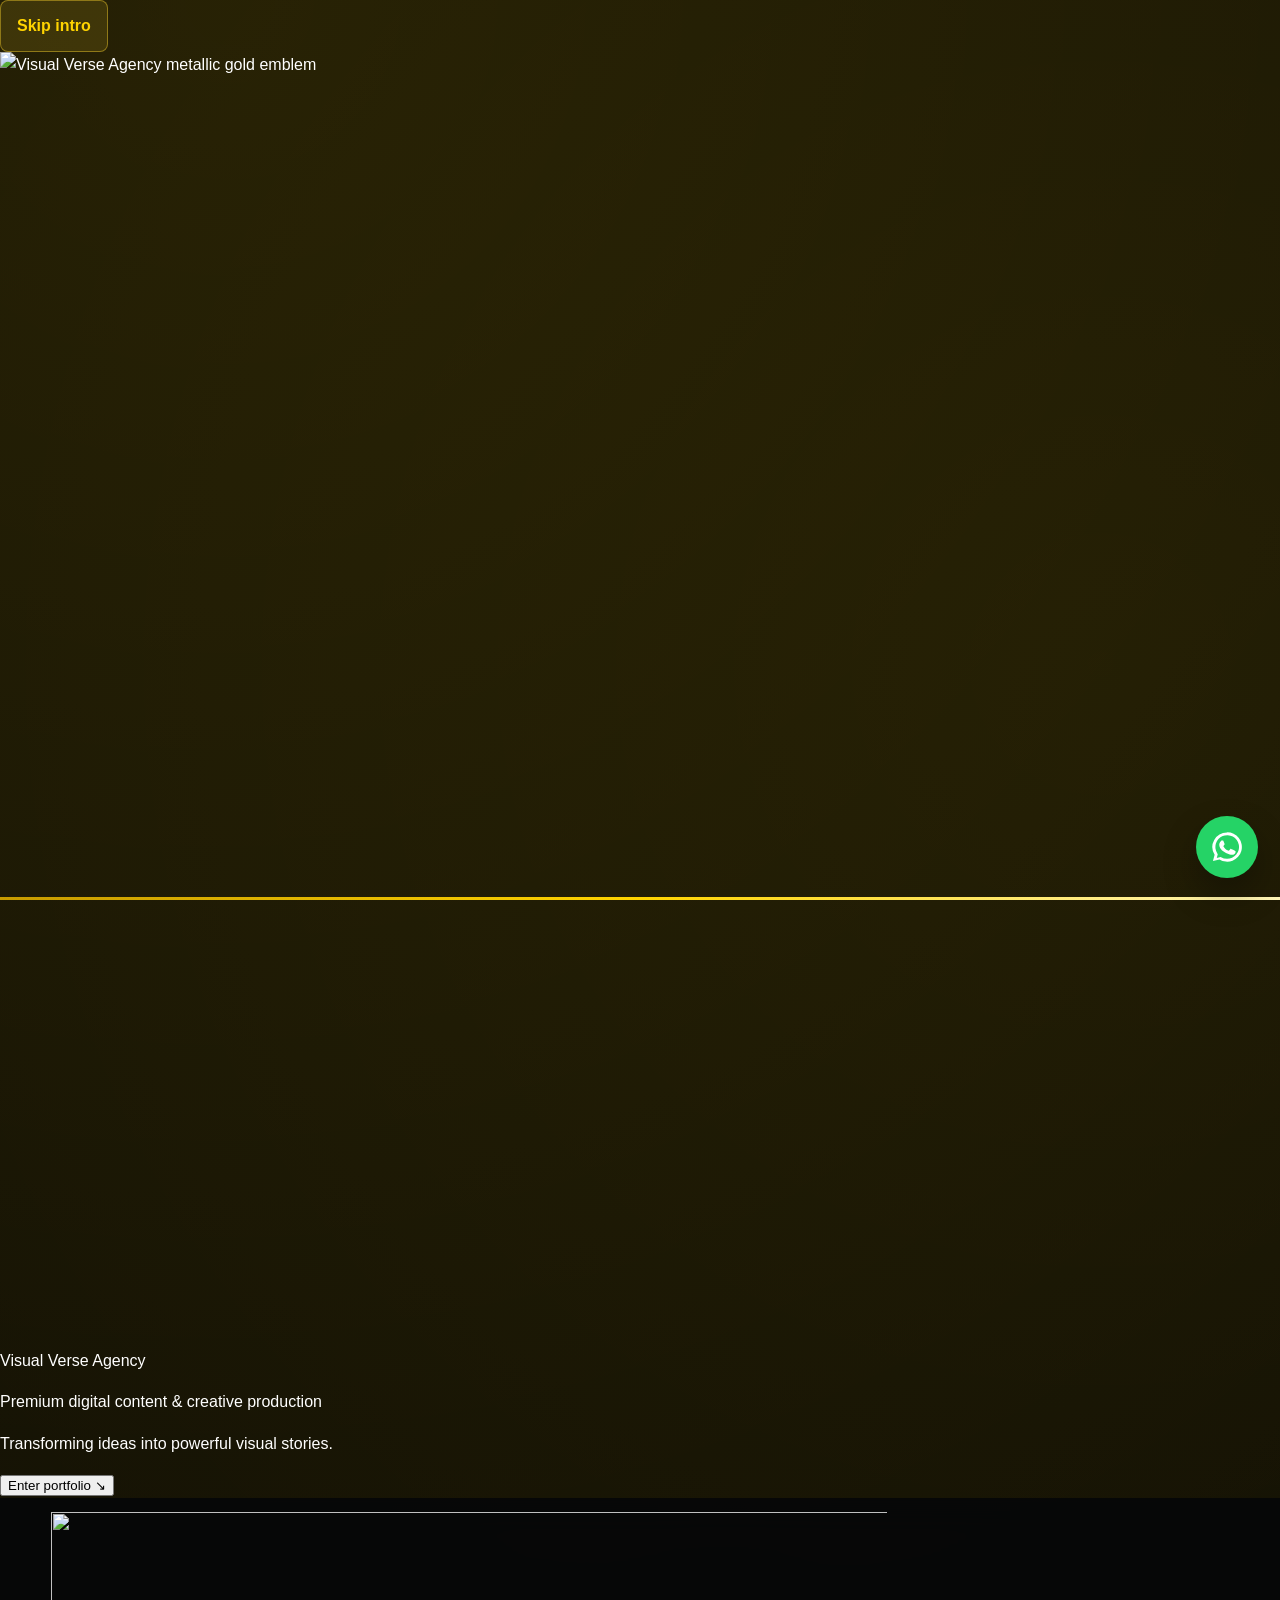
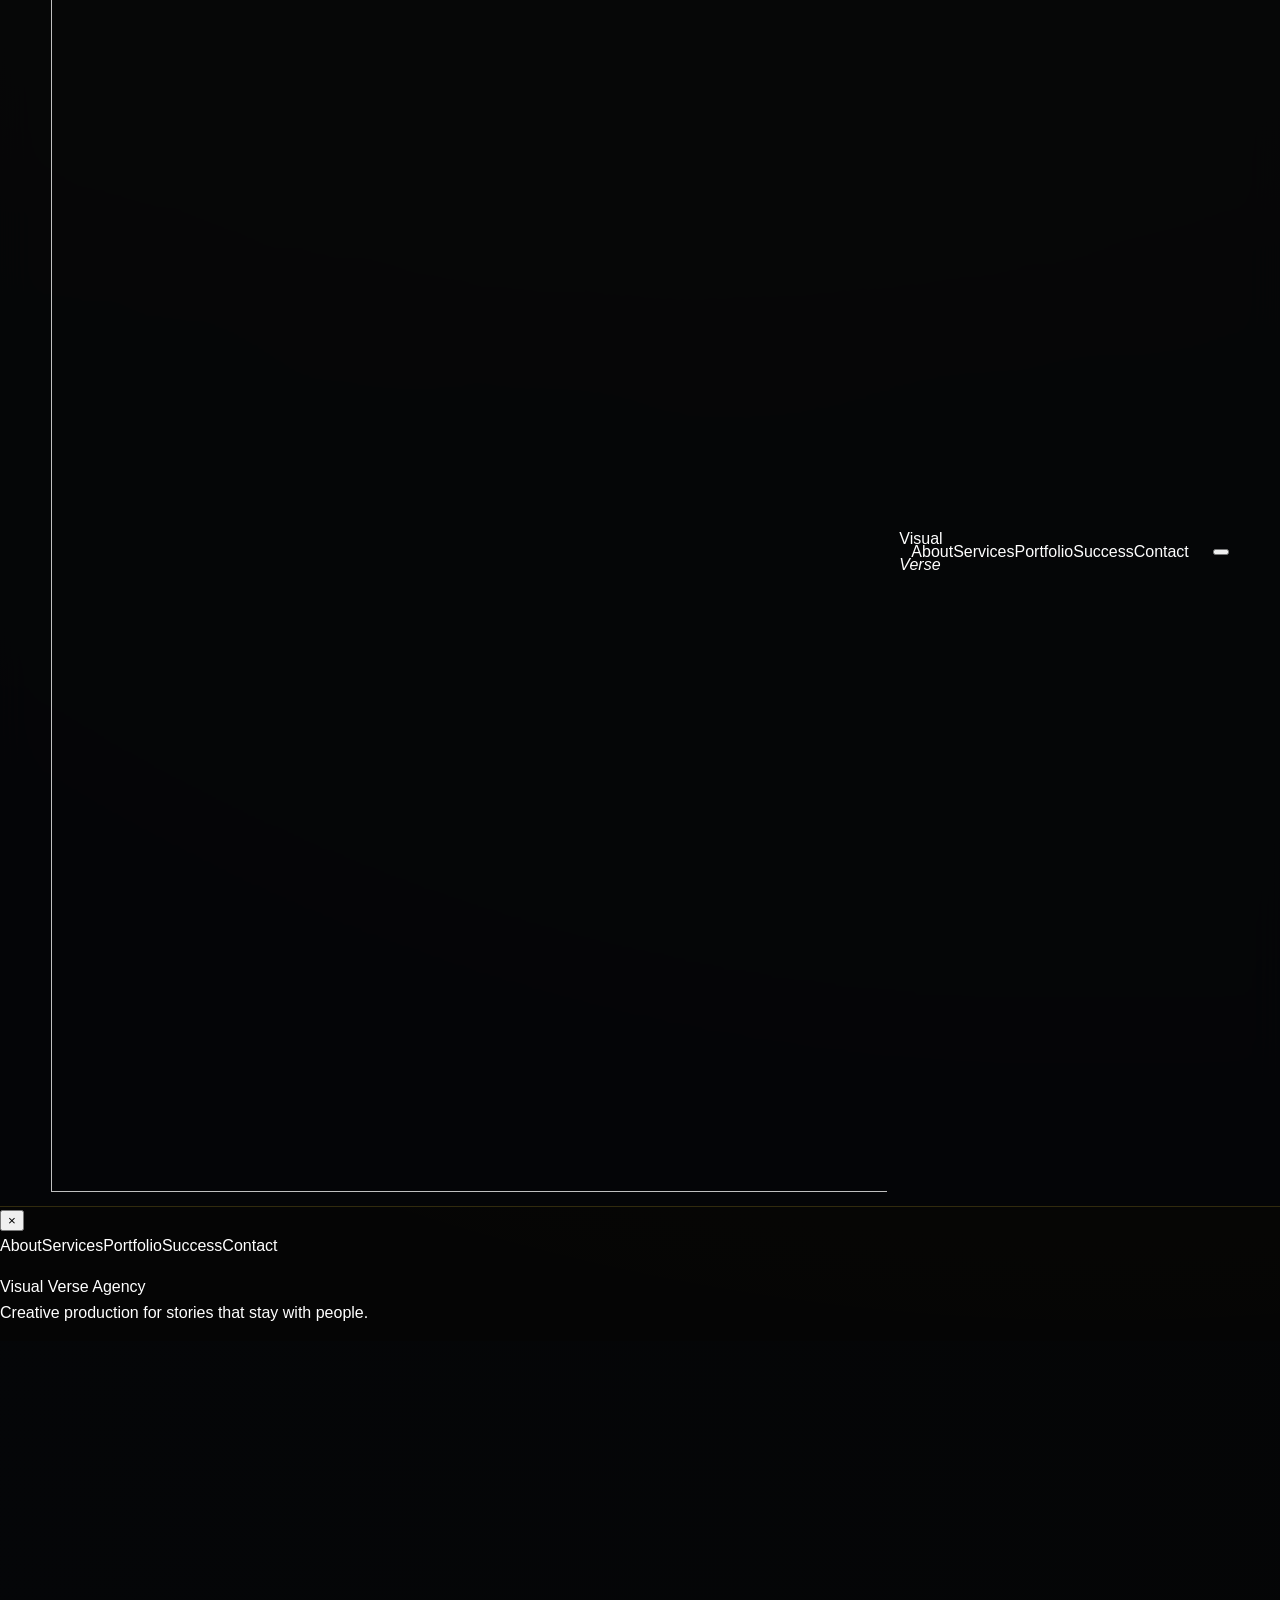
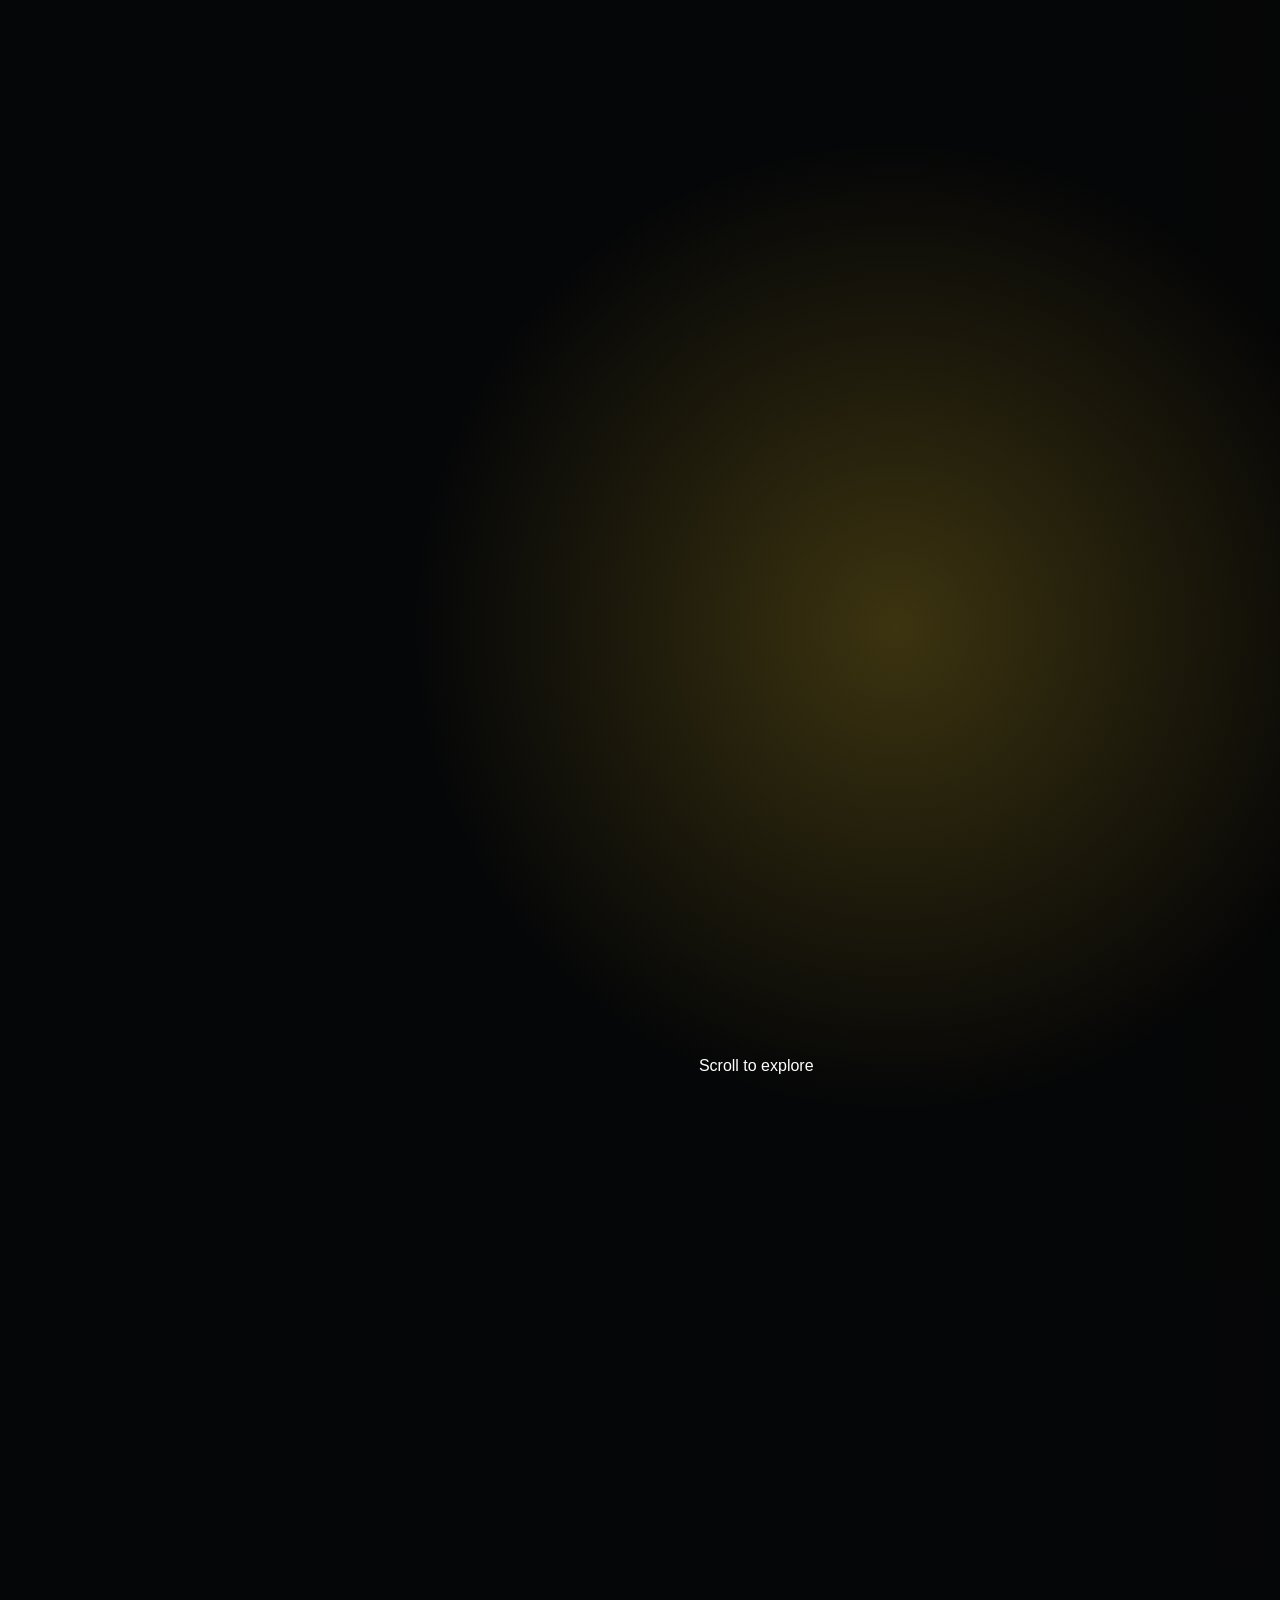
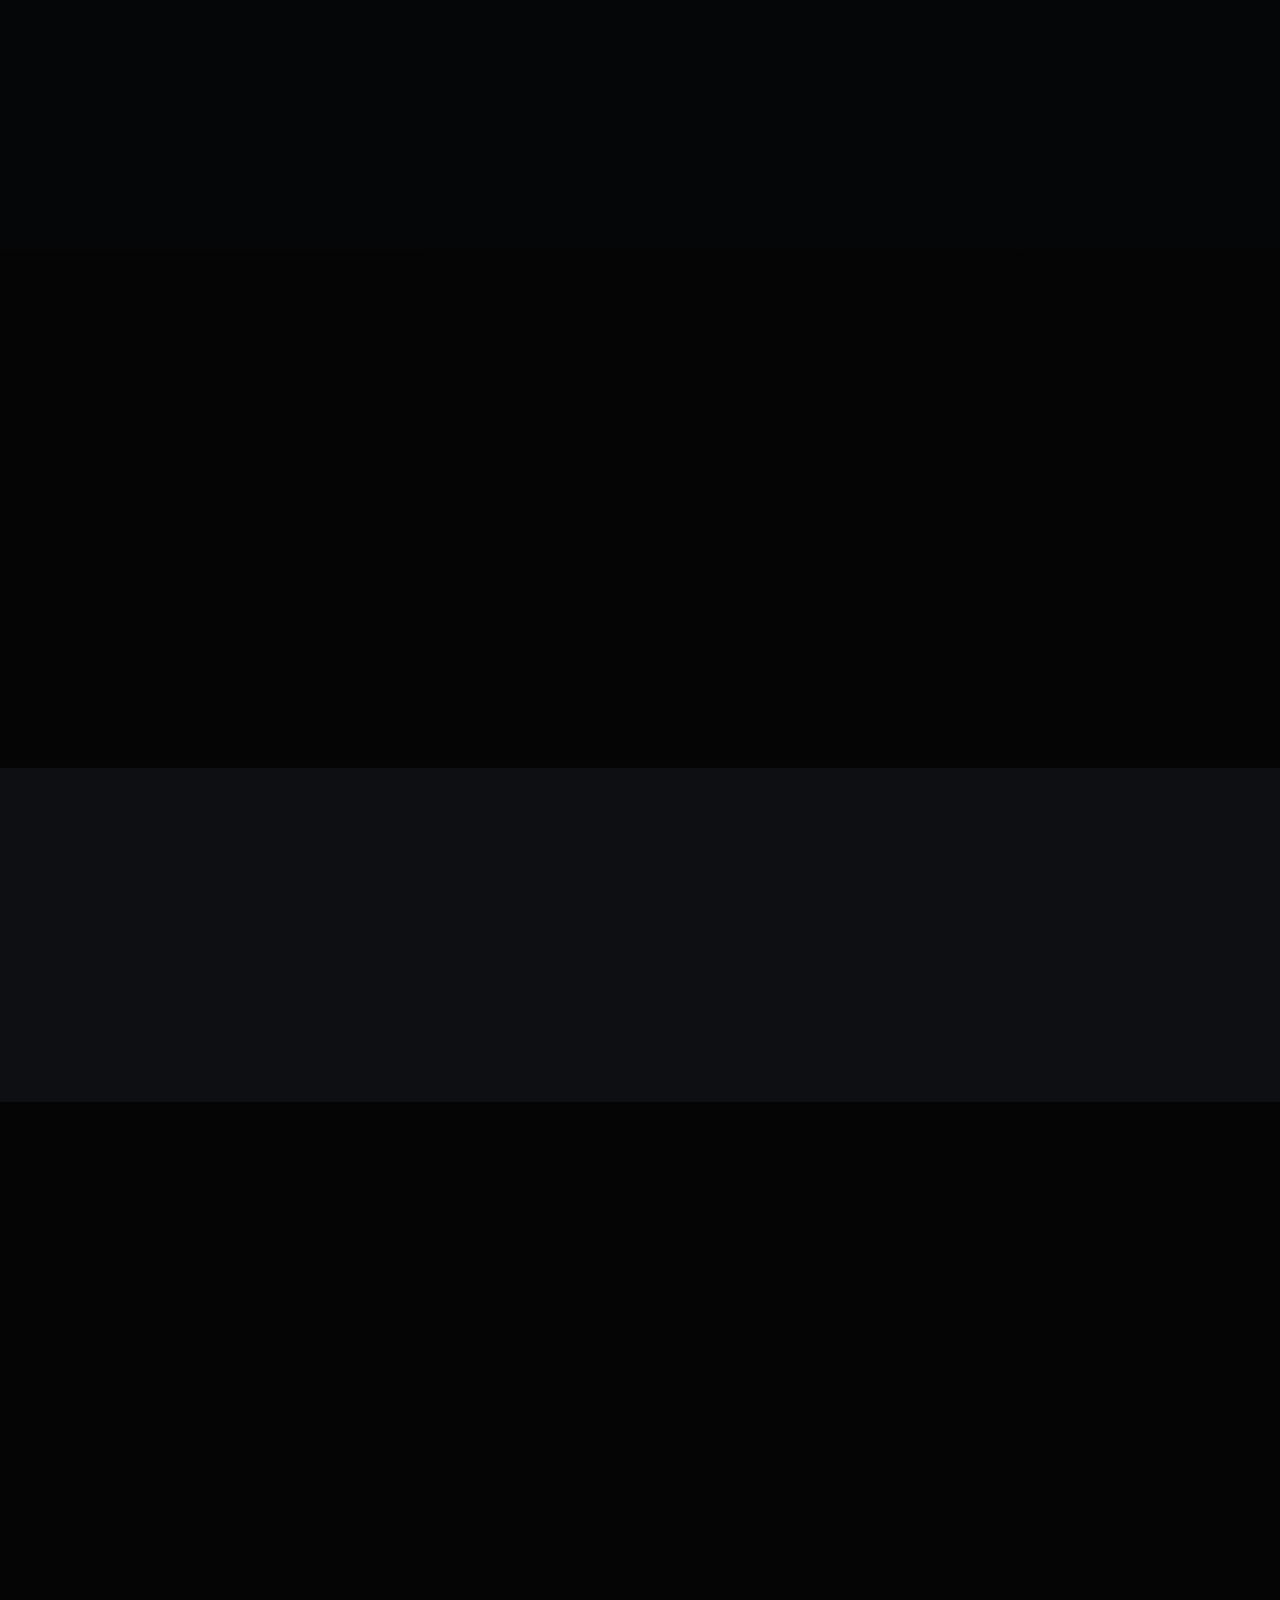
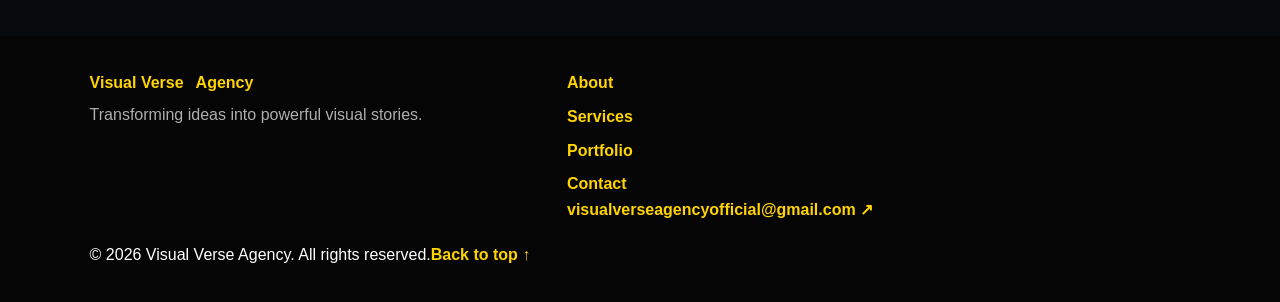
==== commit 3b834911: "Update index.html" ====
--- a/index.html
+++ b/index.html
@@ -1,750 +1,152 @@
 <!doctype html>
 <html lang="en">
   <head>
-    <meta charset="utf-8" />
-    <meta name="viewport" content="width=device-width, initial-scale=1" />
-    <title>VisualVerse Agency | AI Video Production, UGC Ads & Branding Studio</title>
-    <meta
-      name="description"
-      content="VisualVerse Agency is an AI creative studio producing AI video production, UGC ads, cinematic video editing, AI documentaries, branding, logo design, and thumbnail design for brands worldwide."
-    />
-    <meta name="robots" content="index, follow, max-image-preview:large" />
-    <meta name="author" content="VisualVerse Agency" />
-    <meta name="keywords" content="AI video agency, AI video production, UGC video creator, professional video editing, documentary video production, branding agency, logo design agency, thumbnail design, AI content creation, creative agency" />
-    <link rel="canonical" href="https://visualverseagency.example/" />
-
-    <!-- Google Fonts for Serif Headings + Sans-Serif Body -->
-    <link rel="preconnect" href="https://fonts.googleapis.com">
-    <link rel="preconnect" href="https://fonts.gstatic.com" crossorigin>
-    <link href="https://fonts.googleapis.com/css2?family=Inter:wght@300;400;500;600&family=Playfair+Display:ital,wght@0,600;0,700;1,400&display=swap" rel="stylesheet">
-
-    <style>
-      /* Apply Serif to all Headings */
-      h1, h2, h3, h4, .intro-title, .brand strong {
-        font-family: 'Playfair Display', Georgia, serif !important;
-      }
-      /* Apply Sans-Serif to Body & General UI */
-      body, p, span, button, a, input, select, textarea, label, li, small {
-        font-family: 'Inter', -apple-system, BlinkMacSystemFont, "Segoe UI", Roboto, sans-serif !important;
-      }
-      
-      /* Aspect Ratio & Frame Consistency Controls */
-      .visual-frame, .featured-card iframe {
-        width: 100%;
-        aspect-ratio: 16 / 9;
-        object-fit: cover;
-      }
-      .main-frame {
-        aspect-ratio: 16 / 9;
-      }
-      .side-frame {
-        aspect-ratio: 9 / 16;
-      }
-      .featured-card iframe {
-        width: 100%;
-        border: 0;
-        border-radius: 12px;
-      }
-    </style>
-
+    <meta charset="UTF-8" />
+    <meta name="viewport" content="width=device-width, initial-scale=1.0" />
+    <meta name="theme-color" content="#050505" />
+    <meta name="description" content="Visual Verse Agency creates AI-powered documentaries, cinematic storytelling, high-retention video editing, animated content, short-form videos, educational media, and digital content." />
+    <meta property="og:title" content="Visual Verse Agency — AI Video Production & Creative Storytelling" />
+    <meta property="og:description" content="Transforming ideas into powerful visual stories." />
     <meta property="og:type" content="website" />
-    <meta property="og:site_name" content="VisualVerse Agency" />
-    <meta property="og:locale" content="en_US" />
-    <meta property="og:url" content="https://visualverseagency.example/" />
-    <meta property="og:title" content="VisualVerse Agency | AI Video Production, UGC Ads & Branding Studio" />
-    <meta
-      property="og:description"
-      content="AI-powered creative studio helping brands grow through cinematic video, UGC ads, branding, and high-converting content — delivered worldwide."
-    />
-    <meta property="og:image" content="https://visualverseagency.example/og-image.jpg" />
-    <meta property="og:image:width" content="1200" />
-    <meta property="og:image:height" content="630" />
-    <meta property="og:image:alt" content="VisualVerse Agency logo on a black and gold background" />
-
+    <meta property="og:image" content="assets/visual-verse-emblem-transparent.png" />
     <meta name="twitter:card" content="summary_large_image" />
-    <meta name="twitter:title" content="VisualVerse Agency | AI Video Production, UGC Ads & Branding Studio" />
-    <meta name="twitter:description" content="AI-powered creative studio helping brands grow through cinematic video, UGC ads, branding, and high-converting content." />
-    <meta name="twitter:image" content="https://visualverseagency.example/og-image.jpg" />
-    <meta name="twitter:site" content="@Visual_Verse" />
-
-    <link rel="preconnect" href="https://drive.google.com" />
-    <link rel="preconnect" href="https://www.youtube.com" />
-    <link rel="preconnect" href="https://img.youtube.com" />
-    <link rel="preconnect" href="https://www.instagram.com" />
-    <link rel="preload" href="logo-bg.webp" as="image" type="image/webp" fetchpriority="high" />
+    <meta name="twitter:title" content="Visual Verse Agency — AI Video Production & Creative Storytelling" />
+    <meta name="twitter:description" content="Transforming ideas into powerful visual stories." />
+    <link rel="canonical" href="https://your-domain.example/" />
+    <link rel="preconnect" href="https://fonts.googleapis.com" />
+    <link rel="preconnect" href="https://fonts.gstatic.com" crossorigin />
+    <link href="https://fonts.googleapis.com/css2?family=Cormorant+Garamond:ital,wght@0,500;0,600;1,500&family=Manrope:wght@400;500;600;700;800&family=Sora:wght@400;500;600;700;800&display=swap" rel="stylesheet" />
+    <title>Visual Verse Agency — AI Video Production &amp; Creative Storytelling</title>
     <link rel="stylesheet" href="styles.css" />
-    <link rel="manifest" href="manifest.webmanifest" />
-    <meta name="theme-color" content="#050505" />
-    <link rel="icon" type="image/webp" sizes="32x32" href="favicon-32.webp" />
-    <link rel="icon" type="image/png" sizes="32x32" href="favicon-32.png" />
-    <link rel="icon" type="image/png" sizes="16x16" href="favicon-16.png" />
-    <link rel="apple-touch-icon" href="apple-touch-icon.png" />
     <script type="application/ld+json">
       {
         "@context": "https://schema.org",
-        "@graph": [
-          {
-            "@type": ["ProfessionalService", "LocalBusiness"],
-            "@id": "https://visualverseagency.example/#organization",
-            "name": "VisualVerse Agency",
-            "description": "AI-powered creative studio for cinematic videos, UGC ads, branding, social content, and creative strategy.",
-            "url": "https://visualverseagency.example/",
-            "logo": "https://visualverseagency.example/logo.png",
-            "image": "https://visualverseagency.example/og-image.jpg",
-            "telephone": "+923088846208",
-            "priceRange": "$$",
-            "address": {
-              "@type": "PostalAddress",
-              "addressCountry": "PK"
-            },
-            "areaServed": {
-              "@type": "Place",
-              "name": "Worldwide"
-            },
-            "sameAs": [
-              "https://www.youtube.com/@visual_verse_agency",
-              "https://www.instagram.com/visual_verse_agency/",
-              "https://www.threads.com/@visual_verse_agency",
-              "https://www.facebook.com/profile.php?id=61590101997513",
-              "https://x.com/Visual_Verse",
-              "https://www.linkedin.com/in/shazia-naz-25a519411/",
-              "https://www.tiktok.com/@visual_verse_agency"
-            ],
-            "makesOffer": [
-              { "@type": "Offer", "itemOffered": { "@type": "Service", "name": "AI Video Production" } },
-              { "@type": "Offer", "itemOffered": { "@type": "Service", "name": "UGC Advertisements" } },
-              { "@type": "Offer", "itemOffered": { "@type": "Service", "name": "Cinematic Video Editing" } },
-              { "@type": "Offer", "itemOffered": { "@type": "Service", "name": "AI Documentaries" } },
-              { "@type": "Offer", "itemOffered": { "@type": "Service", "name": "Branding" } },
-              { "@type": "Offer", "itemOffered": { "@type": "Service", "name": "Logo Design" } },
-              { "@type": "Offer", "itemOffered": { "@type": "Service", "name": "Thumbnail Design" } }
-            ]
-          },
-          {
-            "@type": "WebSite",
-            "@id": "https://visualverseagency.example/#website",
-            "url": "https://visualverseagency.example/",
-            "name": "VisualVerse Agency",
-            "publisher": { "@id": "https://visualverseagency.example/#organization" },
-            "inLanguage": "en"
-          },
-          {
-            "@type": "WebPage",
-            "@id": "https://visualverseagency.example/#webpage",
-            "url": "https://visualverseagency.example/",
-            "name": "VisualVerse Agency | AI Video Production, UGC Ads & Branding Studio",
-            "isPartOf": { "@id": "https://visualverseagency.example/#website" },
-            "about": { "@id": "https://visualverseagency.example/#organization" },
-            "inLanguage": "en"
-          },
-          {
-            "@type": "FAQPage",
-            "@id": "https://visualverseagency.example/#faq",
-            "mainEntity": [
-              {
-                "@type": "Question",
-                "name": "What is an AI video production agency?",
-                "acceptedAnswer": { "@type": "Answer", "text": "An AI video production agency like VisualVerse combines artificial intelligence tools with human creative direction — scripting, editing, and strategy — to produce cinematic video content faster and at lower cost than fully traditional production." }
-              },
-              {
-                "@type": "Question",
-                "name": "Do you create UGC (user-generated content) style ads?",
-                "acceptedAnswer": { "@type": "Answer", "text": "Yes. Our UGC advertisement service produces native, scroll-stopping ad creative designed to look and feel authentic on Instagram, TikTok, and YouTube while still driving measurable performance." }
-              },
-              {
-                "@type": "Question",
-                "name": "Can you edit existing footage or YouTube videos?",
-                "acceptedAnswer": { "@type": "Answer", "text": "Yes. Our video editing service covers pacing, color, sound design, motion graphics, and platform-specific formatting for existing raw footage or long-form YouTube content." }
-              },
-              {
-                "@type": "Question",
-                "name": "Do you produce AI documentaries and literary adaptations?",
-                "acceptedAnswer": { "@type": "Answer", "text": "Yes. We build long-form AI documentaries and narrated literary adaptations with cinematic pacing, research-backed scripting, and AI-assisted visuals." }
-              },
-              {
-                "@type": "Question",
-                "name": "How long does branding or logo design take?",
-                "acceptedAnswer": { "@type": "Answer", "text": "Most branding and logo design projects move through concept, revision, and final delivery within one to two weeks, depending on scope and number of concepts requested." }
-              },
-              {
-                "@type": "Question",
-                "name": "Can you design YouTube thumbnails that improve click-through rate?",
-                "acceptedAnswer": { "@type": "Answer", "text": "Yes. Our thumbnail design service focuses on contrast, facial expression, and typography proven to increase click-through rate across YouTube and video platforms." }
-              },
-              {
-                "@type": "Question",
-                "name": "Do you support multiple languages and worldwide clients?",
-                "acceptedAnswer": { "@type": "Answer", "text": "Yes. VisualVerse Agency delivers content creation in dozens of major languages and works with clients across time zones worldwide — see our Worldwide Support section above." }
-              },
-              {
-                "@type": "Question",
-                "name": "How do I start a project with VisualVerse Agency?",
-                "acceptedAnswer": { "@type": "Answer", "text": "Message us directly on WhatsApp or submit the contact form below with your project type and goals. We typically respond with next steps within one business day." }
-              }
-            ]
-          }
+        "@type": "Organization",
+        "name": "Visual Verse Agency",
+        "description": "AI video production and creative storytelling agency.",
+        "email": "visualverseagencyofficial@gmail.com",
+        "sameAs": [
+          "https://www.youtube.com/@visual_verse_agency",
+          "https://www.instagram.com/visual_verse_agency/",
+          "https://www.threads.com/@visual_verse_agency",
+          "https://www.facebook.com/profile.php?id=61590101997513",
+          "https://x.com/Visual_Verse",
+          "https://www.linkedin.com/in/shazia-naz-25a519411/",
+          "https://bsky.app/profile/visualverseagency.bsky.social",
+          "https://pin.it/47fnpD5mU",
+          "https://www.tiktok.com/@visual_verse_agency0"
         ]
       }
     </script>
   </head>
-  <body class="intro-active">
-    <a class="skip-link" href="#home">Skip to main content</a>
-    <section class="landing-intro" id="landingIntro" aria-label="VisualVerse Agency animated introduction">
-      <div class="intro-stage">
-        <div class="intro-panel">
-          <picture>
-            <source srcset="logo.webp" type="image/webp" />
-            <img class="intro-logo" src="logo.png" alt="VisualVerse Agency logo" width="230" height="230" />
-          </picture>
-          <div class="intro-copy">
-            <p class="eyebrow">AI Creative Studio</p>
-            <p class="intro-title">VisualVerse Agency</p>
-            <p>
-              Cinematic AI videos, UGC ads, visual systems, thumbnails, storytelling,
-              and social-first content built to make brands impossible to ignore.
-            </p>
-          </div>
-          <button class="intro-skip" type="button" id="introSkip">Enter Studio</button>
-        </div>
-        <div class="intro-preview-wall" id="introPreviewWall" aria-hidden="true"></div>
+  <body>
+    <div class="intro" id="intro" aria-label="Visual Verse Agency introduction">
+      <button class="intro-skip" id="skipIntro" type="button">Skip intro</button>
+      <div class="intro-content">
+        <div class="intro-emblem-wrap"><img src="assets/visual-verse-emblem-transparent.png" width="1280" height="1280" alt="Visual Verse Agency metallic gold emblem" loading="eager" /></div>
+        <p class="intro-wordmark">Visual Verse Agency</p>
+        <p class="intro-kicker">Premium digital content &amp; creative production</p>
+        <p class="intro-message">Transforming ideas into powerful visual stories.</p>
+        <button class="intro-enter" id="enterPortfolio" type="button">Enter portfolio <span>↘</span></button>
         <div class="intro-progress" aria-hidden="true"><span></span></div>
       </div>
-    </section>
-    
-    <header class="site-header">
-      <a class="brand" href="#home" aria-label="VisualVerse Agency home">
-        <picture>
-          <source srcset="logo.webp" type="image/webp" />
-          <img class="brand-mark" src="logo.png" alt="VisualVerse Agency logo" width="54" height="54" />
-        </picture>
-        <span>
-          <strong>VisualVerse Agency</strong>
-          <small>AI creative studio</small>
-        </span>
+    </div>
+
+    <a class="skip-link" href="#main">Skip to content</a>
+    <header class="site-header" id="siteHeader">
+      <a class="brand" href="#top" aria-label="Visual Verse Agency home">
+        <img src="assets/visual-verse-emblem-transparent.png" width="1280" height="1280" alt="" />
+        <span>Visual<br /><em>Verse</em></span>
       </a>
-      <button class="nav-toggle" type="button" aria-label="Open menu" aria-expanded="false">
-        <span></span>
-        <span></span>
-        <span></span>
-      </button>
-      <nav class="nav-links" aria-label="Main navigation">
-        <a href="#home">Home</a>
-        <a href="#services">Services</a>
-        <a href="#portfolio">Portfolio</a>
-        <a href="#global">Global</a>
-        <a href="#about">About</a>
-        <a href="#contact">Contact</a>
+      <nav class="desktop-nav" aria-label="Primary navigation">
+        <a href="#about">About</a><a href="#services">Services</a><a href="#portfolio">Portfolio</a><a href="#success">Success</a><a href="#contact">Contact</a>
       </nav>
+      <button class="menu-toggle" id="menuToggle" aria-label="Open navigation menu" aria-controls="mobileMenu" aria-expanded="false"><span></span><span></span></button>
     </header>
+    <nav class="mobile-menu" id="mobileMenu" aria-label="Mobile navigation" aria-hidden="true">
+      <button class="mobile-close" id="menuClose" aria-label="Close navigation menu">×</button>
+      <div><a href="#about">About</a><a href="#services">Services</a><a href="#portfolio">Portfolio</a><a href="#success">Success</a><a href="#contact">Contact</a></div>
+      <p>Visual Verse Agency<br /><span>Creative production for stories that stay with people.</span></p>
+    </nav>
 
-<main id="home">
-  <section class="hero">
-    <div class="hero-media hero-logo-bg" aria-hidden="true">
-      <picture>
-        <img 
-          src="https://drive.google.com/thumbnail?id=1juN2F26z8w44Nod8FsmDYAClrkt08c3P&sz=w1600" 
-          alt="" 
-          width="1600" 
-          height="1600" 
-          fetchpriority="high" 
-        />
-      </picture>
-    </div>
-    <div class="hero-content reveal">
-      <p class="hero-badge">🏆 AI Creative Studio · Trusted Worldwide</p>
-      <h1>Your Brand Deserves Video That Stops The Scroll — Not Content That Gets Skipped.</h1>
-      <p class="hero-copy">
-        VisualVerse Agency turns artificial intelligence, cinematic direction, and
-        conversion-focused strategy into video, ads, branding, and content systems
-        that make audiences stop, watch, and buy. From AI documentaries to UGC ads
-        that outperform generic creative — this is video built to win attention.
-      </p>
-      <div class="hero-actions">
-        <a class="button primary magnetic" href="#contact">Get Your Free Project Quote</a>
-        <a class="button ghost magnetic" href="#portfolio">See Our Work</a>
-      </div>
-      <ul class="hero-trust" aria-label="Why brands choose VisualVerse Agency">
-        <li>46+ delivered creative projects</li>
-        <li>10 specialized creative services</li>
-        <li>Multi-language, worldwide delivery</li>
-      </ul>
-    </div>
-    <div class="hero-visual reveal">
-      <div class="visual-frame main-frame">
-        <!-- Playable Google Drive Video Frame (Maintained Aspect Ratio) -->
-        <iframe 
-          src="https://drive.google.com/file/d/1juN2F26z8w44Nod8FsmDYAClrkt08c3P/preview" 
-          width="100%" 
-          height="100%" 
-          allow="autoplay; encrypted-media" 
-          allowfullscreen
-          style="border:0;"
-          title="VisualVerse Agency Featured Video">
-        </iframe>
-      </div>
-      <div class="visual-frame side-frame">
-        <!-- Playable YouTube Video Frame (Vertical Aspect Ratio 9/16) -->
-        <iframe 
-          src="https://www.youtube.com/embed/-MKt0izoj8k?enablejsapi=1&rel=0" 
-          width="100%" 
-          height="100%" 
-          title="AI tutorial video produced by VisualVerse Agency" 
-          allow="accelerometer; autoplay; clipboard-write; encrypted-media; gyroscope; picture-in-picture; web-share" 
-          allowfullscreen 
-          style="border:0;">
-        </iframe>
-      </div>
-      <div class="visual-panel">
-        <span>AI Video</span>
-        <strong>Strategy + Story + Motion</strong>
-      </div>
-      <div class="visual-panel small-panel">
-        <span>UGC Ads</span>
-        <strong>Built for attention</strong>
-      </div>
-    </div>
-    <div class="hero-reel" aria-hidden="true">
-      <span>AI Video Creation</span>
-      <span>UGC Ads</span>
-      <span>Cinematic Editing</span>
-      <span>AI Visual Design</span>
-      <span>Creative Strategy</span>
-      <span>Social Content</span>
-    </div>
-  </section>
-
-      <section class="stats-band" id="success" aria-label="Agency highlights">
-        <article>
-          <strong data-count="150">150+</strong>
-          <span>Creative Projects</span>
-        </article>
-        <article>
-          <strong data-count="50">50+</strong>
-          <span>AI Generated Videos</span>
-        </article>
-        <article>
-          <strong data-count="20">20+</strong>
-          <span>Brand Solutions</span>
-        </article>
-        <article>
-          <strong data-count="10">10+</strong>
-          <span>Creative Categories</span>
-        </article>
+    <main id="main">
+      <section class="hero section" id="top" aria-labelledby="heroTitle">
+        <div class="hero-noise"></div>
+        <div class="hero-copy reveal">
+          <p class="eyebrow"><span></span> Portfolio &amp; creative production studio</p>
+          <h1 id="heroTitle">Visual Verse<br /><span class="gold-gradient">Agency</span></h1>
+          <p class="hero-statement">Transforming ideas into powerful visual stories.</p>
+          <p class="hero-description">Professional AI documentaries, cinematic storytelling, high-retention video editing, animated content, educational media, short-form production, and digital storytelling solutions.</p>
+          <div class="hero-actions"><a class="button button-primary" href="#portfolio">Explore portfolio <span>↘</span></a><a class="button button-secondary" href="https://wa.me/923088846208" target="_blank" rel="noopener noreferrer">WhatsApp us <span>↗</span></a></div>
+        </div>
+        <div class="hero-art reveal" aria-hidden="true"><div class="orbit orbit-one"></div><div class="orbit orbit-two"></div><div class="star star-one">✦</div><div class="star star-two">✦</div><div class="hero-emblem"><img src="assets/visual-verse-emblem-transparent.png" width="1280" height="1280" alt="" loading="eager" fetchpriority="high" /></div><p>EST. 2026 <i></i> DIGITAL STORYTELLING</p></div>
+        <a class="scroll-cue" href="#about">Scroll to explore <span></span></a>
       </section>
 
-      <section class="trust-strip">
-        <p>Trusted by creators, startups, and modern brands</p>
-        <div class="logo-cloud" aria-label="Worked with logo placeholders">
-          <span>Creator Brands</span>
-          <span>Education</span>
-          <span>AI Media</span>
-          <span>Social Ads</span>
+      <section class="about section" id="about" aria-labelledby="aboutTitle">
+        <div class="section-label reveal"><span>01</span> The agency</div>
+        <div class="about-layout">
+          <div class="about-intro reveal"><h2 id="aboutTitle">Stories deserve<br />a <span class="gold-gradient">visual language.</span></h2><p class="editorial-line">From ideas to stories. From stories to powerful visual experiences.</p></div>
+          <div class="about-copy reveal"><p>Visual Verse Agency is a multidisciplinary creative agency delivering AI-powered productions, long-form documentaries, cinematic storytelling, high-retention video editing, animated content, short-form video production, educational content, and digital media solutions.</p><p>We craft narratives that resonate across every digital platform—with purpose, clarity, and cinematic intent.</p></div>
         </div>
+        <button class="intro-video reveal" type="button" data-video-id="NN3Qvk4huyE" data-video-title="Visual Verse Agency studio film" data-video-format="9:16" aria-label="Play the Visual Verse Agency studio film muted">
+          <img src="https://img.youtube.com/vi/NN3Qvk4huyE/maxresdefault.jpg" alt="Visual Verse Agency studio film thumbnail" loading="lazy" decoding="async" />
+          <span class="video-fallback"><strong>Visual Verse Agency</strong><small>Studio film</small></span><span class="video-shade"></span><span class="play-button">▶</span><span class="video-caption"><b>About our studio</b><small>Play muted film ↗</small></span>
+        </button>
       </section>
 
-      <section class="section services" id="services">
-        <div class="section-heading reveal">
-          <p class="eyebrow">Services</p>
-          <h2>Premium creative systems for brands that need to be seen.</h2>
-        </div>
-        <div class="service-grid">
-          <article class="reveal">
-            <span class="service-icon">AI</span>
-            <h3>AI Video Creation</h3>
-            <p>Cinematic videos created using AI technology and professional storytelling.</p>
-            <small>Concept, script, generation, edit, delivery.</small>
-          </article>
-          <article class="reveal">
-            <span class="service-icon">UG</span>
-            <h3>UGC Advertisement</h3>
-            <p>High-converting social ads designed for hooks, trust, and fast audience action.</p>
-            <small>Reels, product angles, creator-style scripts.</small>
-          </article>
-          <article class="reveal">
-            <span class="service-icon">ED</span>
-            <h3>Cinematic Video Editing</h3>
-            <p>Professional editing with pacing, effects, story rhythm, and polished delivery.</p>
-            <small>Shorts, explainers, transformations, client edits.</small>
-          </article>
-          <article class="reveal">
-            <span class="service-icon">AV</span>
-            <h3>AI Visual Design</h3>
-            <p>Unique visual assets and creative worlds that make brands stand out.</p>
-            <small>Images, frames, scenes, visual directions.</small>
-          </article>
-          <article class="reveal">
-            <span class="service-icon">BR</span>
-            <h3>Brand Identity</h3>
-            <p>Logos, graphics, profile visuals, thumbnails, and complete visual systems.</p>
-            <small>Identity concepts, launch assets, social packaging.</small>
-          </article>
-          <article class="reveal">
-            <span class="service-icon">ST</span>
-            <h3>Content Strategy</h3>
-            <p>Research-driven creative planning for content that has a clear purpose.</p>
-            <small>Audience, offer, hook, sequence, publishing plan.</small>
-          </article>
-        </div>
+      <section class="services section" id="services" aria-labelledby="servicesTitle">
+        <div class="section-heading reveal"><div class="section-label"><span>02</span> What we do</div><h2 id="servicesTitle">What we <span class="gold-gradient">create.</span></h2><p>Production capabilities shaped around the way modern stories move.</p></div>
+        <div class="service-list" id="serviceList"></div>
       </section>
 
-      <section class="section why">
-        <div class="section-heading reveal">
-          <p class="eyebrow">Why VisualVerse</p>
-          <h2>Why brands choose VisualVerse.</h2>
-        </div>
-        <div class="why-grid">
-          <article class="reveal">
-            <h3>AI + Human Creativity</h3>
-            <p>We combine modern AI workflows with human creative direction and taste.</p>
-          </article>
-          <article class="reveal">
-            <h3>Cinematic Quality</h3>
-            <p>Visuals are built with pacing, lighting, composition, and story impact in mind.</p>
-          </article>
-          <article class="reveal">
-            <h3>Fast Production</h3>
-            <p>AI-powered workflows help ideas move from concept to content faster.</p>
-          </article>
-          <article class="reveal">
-            <h3>Brand Understanding</h3>
-            <p>Every asset is designed around your audience, offer, and business goals.</p>
-          </article>
-        </div>
+      <section class="featured section" aria-label="Featured projects">
+        <div class="featured-top reveal"><div class="section-label"><span>03</span> Selected work</div><p>Featured projects <span class="gold-dot"></span> <span id="featuredCount">0</span> selected</p></div>
+        <div class="marquee-wrap reveal"><div class="featured-track" id="featuredTrack"></div></div>
       </section>
 
-      <section class="section featured">
-        <div class="section-heading reveal">
-          <p class="eyebrow">Featured Work</p>
-          <h2>Case-led previews from the creative library.</h2>
-        </div>
-        <div class="featured-grid">
-          <article class="featured-card reveal">
-            <iframe src="https://drive.google.com/file/d/1NLWqV7fKN4449-NmM6KVp0DZhxmbljnR/preview" title="The Last Reserve preview" loading="lazy" allow="autoplay; fullscreen"></iframe>
-            <div>
-              <span>AI Video Production</span>
-              <h3>The Last Reserve</h3>
-              <p>Cinematic AI documentary work shaped around atmosphere, story, and visual continuity.</p>
-              <a href="https://drive.google.com/file/d/1NLWqV7fKN4449-NmM6KVp0DZhxmbljnR/view" target="_blank" rel="noopener">Explore Project</a>
-            </div>
-          </article>
-          <article class="featured-card reveal">
-            <iframe src="https://www.youtube.com/embed/r0LnqQmOqOM" title="AI Tutorial Video 01" loading="lazy" allow="accelerometer; clipboard-write; encrypted-media; gyroscope; picture-in-picture; web-share" allowfullscreen></iframe>
-            <div>
-              <span>Educational AI Content</span>
-              <h3>AI Tutorial Series</h3>
-              <p>Accessible AI education packaged for YouTube and social learning audiences.</p>
-              <a href="https://youtu.be/r0LnqQmOqOM?si=O0Fr7H3Pjo8uCxwq" target="_blank" rel="noopener">Explore Project</a>
-            </div>
-          </article>
-          <article class="featured-card reveal">
-            <iframe src="https://www.instagram.com/reel/DTkV2bJDGoY/embed" title="UGC Advertisement Video 01" loading="lazy" allow="autoplay; clipboard-write; encrypted-media; picture-in-picture; web-share" allowfullscreen></iframe>
-            <div>
-              <span>UGC Advertisement</span>
-              <h3>Social Reel Campaign</h3>
-              <p>Short-form ad execution built for mobile attention and direct product clarity.</p>
-              <a href="https://www.instagram.com/reel/DTkV2bJDGoY/?utm_source=ig_web_copy_link&igsh=MzRlODBiNWFlZA==" target="_blank" rel="noopener">Explore Project</a>
-            </div>
-          </article>
-        </div>
+      <section class="portfolio section" id="portfolio" aria-labelledby="portfolioTitle">
+        <div class="portfolio-top reveal"><div><div class="section-label"><span>04</span> The work</div><h2 id="portfolioTitle">A library of<br /><span class="gold-gradient">visual stories.</span></h2></div><p>Browse documentaries, edits, animation, tutorials and short-form work built to inform, engage, and stay in motion.</p></div>
+        <div class="portfolio-controls reveal"><div class="filter-wrap" id="filterWrap" aria-label="Portfolio filters"></div><label class="project-search"><span class="sr-only">Search projects</span><input type="search" id="projectSearch" placeholder="Search projects..." autocomplete="off" /><i>⌕</i></label></div>
+        <div class="portfolio-meta reveal"><span id="projectCount">0 projects</span><span id="portfolioStatus" role="status" aria-live="polite"></span></div>
+        <div class="portfolio-chapters" id="portfolioChapters"></div>
       </section>
 
-      <section class="section process" id="process">
-        <div class="section-heading reveal">
-          <p class="eyebrow">Process</p>
-          <h2>Our creative process turns ideas into premium visual experiences.</h2>
-        </div>
-        <div class="process-timeline">
-          <article class="reveal"><span>01</span><h3>Discovery</h3><p>Understanding your brand, audience, offer, and goal.</p></article>
-          <article class="reveal"><span>02</span><h3>Creative Direction</h3><p>Developing the concept, tone, message, and visual style.</p></article>
-          <article class="reveal"><span>03</span><h3>Production</h3><p>AI generation, editing, design, scripting, and asset creation.</p></article>
-          <article class="reveal"><span>04</span><h3>Refinement</h3><p>Improving pacing, clarity, polish, continuity, and brand fit.</p></article>
-          <article class="reveal"><span>05</span><h3>Delivery</h3><p>Final content prepared for your platform, campaign, or portfolio.</p></article>
-        </div>
+      <section class="process section" id="success" aria-labelledby="processTitle">
+        <div class="section-label reveal"><span>05</span> Why Visual Verse</div>
+        <div class="process-title reveal"><h2 id="processTitle">The story is the<br /><span class="gold-gradient">strategy.</span></h2><p>Every choice serves the narrative—and every deliverable is ready for the platform it belongs on.</p></div>
+        <div class="process-grid" id="processGrid"></div>
+        <div class="stats-grid reveal" id="statsGrid" aria-label="Portfolio statistics"></div>
       </section>
 
-      <section class="section case-studies">
-        <div class="section-heading reveal">
-          <p class="eyebrow">Case Studies</p>
-          <h2>Agency-level thinking behind the work.</h2>
-        </div>
-        <div class="case-grid">
-          <article class="case-card reveal">
-            <h3>AI Documentary Film</h3>
-            <dl>
-              <dt>Challenge</dt>
-              <dd>Build a cinematic narrative from AI-generated visual material.</dd>
-              <dt>Solution</dt>
-              <dd>Structured story flow, curated imagery, motion pacing, and editing polish.</dd>
-              <dt>Tools Used</dt>
-              <dd>AI generation, video editing, creative direction, visual sequencing.</dd>
-              <dt>Final Result</dt>
-              <dd>A long-form portfolio piece with stronger mood, clarity, and presentation.</dd>
-            </dl>
-          </article>
-          <article class="case-card reveal">
-            <h3>UGC Ad System</h3>
-            <dl>
-              <dt>Challenge</dt>
-              <dd>Create short-form content that earns attention quickly.</dd>
-              <dt>Solution</dt>
-              <dd>Hook-first reel structure, concise product framing, and platform-ready delivery.</dd>
-              <dt>Tools Used</dt>
-              <dd>Script planning, mobile-first editing, social proof, creative testing.</dd>
-              <dt>Final Result</dt>
-              <dd>Reusable ad style for Instagram, TikTok, and short-form campaigns.</dd>
-            </dl>
-          </article>
-          <article class="case-card reveal">
-            <h3>Education Content Library</h3>
-            <dl>
-              <dt>Challenge</dt>
-              <dd>Present learning material in a clear, polished, repeatable format.</dd>
-              <dt>Solution</dt>
-              <dd>Organized lesson structure, simple visuals, and consistent packaging.</dd>
-              <dt>Tools Used</dt>
-              <dd>Research, scripting, video formatting, and thumbnail design.</dd>
-              <dt>Final Result</dt>
-              <dd>A scalable tutorial library spanning long-form and short-form lessons.</dd>
-            </dl>
-          </article>
-        </div>
+      <section class="social section" aria-labelledby="socialTitle">
+        <div class="social-copy reveal"><div class="section-label"><span>06</span> Connected</div><h2 id="socialTitle">Find us across the<br /><span class="gold-gradient">digital landscape.</span></h2></div>
+        <div class="social-list reveal" id="socialList"></div>
       </section>
 
-      <section class="section portfolio-section" id="portfolio">
-        <div class="portfolio-top reveal">
-          <div>
-            <p class="eyebrow">Portfolio</p>
-            <h2>Complete project library with playable previews.</h2>
-          </div>
-          <label class="search-box">
-            <span>Search</span>
-            <input id="portfolioSearch" type="search" placeholder="Find video ads, documentaries, logos, thumbnails..." />
-          </label>
-        </div>
-        <div class="filter-row" id="categoryFilters" aria-label="Portfolio filters"></div>
-        <div class="portfolio-marquee" id="portfolioMarquee" aria-label="Featured portfolio preview"></div>
-        <div class="portfolio-grid" id="portfolioGrid"></div>
-      </section>
-
-      <section class="section global-services" id="global">
-        <div class="section-heading reveal">
-          <p class="eyebrow">Worldwide Support</p>
-          <h2>Creative services for clients anywhere in the world.</h2>
-          <p class="global-lead">
-            VisualVerse Agency works with brands and creators worldwide, delivering
-            AI-powered creative production across time zones, industries, and markets.
-          </p>
-        </div>
-        <div class="badge-row reveal">
-          <span class="pro-badge">🌍 Serving Clients Worldwide</span>
-          <span class="pro-badge">🌐 Multi-Language Content Creation</span>
-          <span class="pro-badge">🤖 AI-Powered Creative Solutions</span>
-          <span class="pro-badge">🎬 Premium Cinematic Production</span>
-        </div>
-        <div class="language-panel reveal">
-          <p class="language-intro">
-            We support content creation in virtually all major languages, including but not limited to:
-          </p>
-          <div class="language-grid" id="languageGrid"></div>
-          <p class="language-note">And many more — reach out to confirm your specific language or market.</p>
-        </div>
-      </section>
-
-      <section class="section testimonials">
-        <div class="section-heading reveal">
-          <p class="eyebrow">Our Clients Testimonials</p>
-          <h2>What premium creative work should feel like.</h2>
-          <p class="testimonial-disclaimer">
-            Sample testimonials shown for demonstration purposes while we compile real client reviews.
-          </p>
-        </div>
-        <div class="testimonial-carousel reveal">
-          <div class="testimonial-track" id="testimonialTrack"></div>
-        </div>
-      </section>
-
-      <section class="section pricing">
-        <div class="section-heading reveal">
-          <p class="eyebrow">Packages</p>
-          <h2>Flexible creative support for different growth stages.</h2>
-        </div>
-        <div class="pricing-grid">
-          <article class="pricing-card reveal">
-            <span>Starter</span>
-            <h3>For small businesses</h3>
-            <p>One focused creative asset or short campaign starter.</p>
-            <ul>
-              <li>Creative direction</li>
-              <li>One video or design package</li>
-              <li>Platform-ready delivery</li>
-            </ul>
-            <a href="#contact">Start Your Project</a>
-          </article>
-          <article class="pricing-card featured-price reveal">
-            <span>Professional</span>
-            <h3>For growing brands</h3>
-            <p>Multi-asset production for stronger launch or social presence.</p>
-            <ul>
-              <li>Strategy and scripting</li>
-              <li>Videos, visuals, and thumbnails</li>
-              <li>Revision and polish workflow</li>
-            </ul>
-            <a href="#contact">Book a Free Consultation</a>
-          </article>
-          <article class="pricing-card reveal">
-            <span>Enterprise</span>
-            <h3>For agencies and companies</h3>
-            <p>Complete creative support for campaigns and content systems.</p>
-            <ul>
-              <li>Campaign direction</li>
-              <li>Content library production</li>
-              <li>Priority delivery planning</li>
-            </ul>
-            <a href="#contact">Contact Us</a>
-          </article>
-        </div>
-      </section>
-
-      <section class="section split" id="about">
-        <div class="reveal">
-          <p class="eyebrow">About</p>
-          <h2>Human creativity amplified by AI technology.</h2>
-        </div>
-        <div class="prose reveal">
-          <p>
-            VisualVerse Agency is an AI-powered creative studio helping brands grow through
-            cinematic visuals, storytelling, and high-converting content. We build content
-            that feels modern, strategic, and ready for the platforms where attention is won.
-          </p>
-          <p>
-            Our philosophy is simple: every visual should have a purpose, every edit should
-            move the viewer forward, and every creative asset should make the brand feel
-            sharper, more memorable, and easier to trust.
-          </p>
-        </div>
-      </section>
-
-      <section class="section faq" id="faq">
-        <div class="section-heading reveal">
-          <p class="eyebrow">FAQ</p>
-          <h2>Questions brands ask before starting.</h2>
-        </div>
-        <div class="faq-grid">
-          <details class="reveal" open>
-            <summary>What is an AI video production agency?</summary>
-            <p>An AI video production agency like VisualVerse combines artificial intelligence tools with human creative direction — scripting, editing, and strategy — to produce cinematic video content faster and at lower cost than fully traditional production.</p>
-          </details>
-          <details class="reveal">
-            <summary>Do you create UGC (user-generated content) style ads?</summary>
-            <p>Yes. Our UGC advertisement service produces native, scroll-stopping ad creative designed to look and feel authentic on Instagram, TikTok, and YouTube while still driving measurable performance.</p>
-          </details>
-          <details class="reveal">
-            <summary>Can you edit existing footage or YouTube videos?</summary>
-            <p>Yes. Our video editing service covers pacing, color, sound design, motion graphics, and platform-specific formatting for existing raw footage or long-form YouTube content.</p>
-          </details>
-          <details class="reveal">
-            <summary>Do you produce AI documentaries and literary adaptations?</summary>
-            <p>Yes. We build long-form AI documentaries and narrated literary adaptations with cinematic pacing, research-backed scripting, and AI-assisted visuals.</p>
-          </details>
-          <details class="reveal">
-            <summary>How long does branding or logo design take?</summary>
-            <p>Most branding and logo design projects move through concept, revision, and final delivery within one to two weeks, depending on scope and number of concepts requested.</p>
-          </details>
-          <details class="reveal">
-            <summary>Can you design YouTube thumbnails that improve click-through rate?</summary>
-            <p>Yes. Our thumbnail design service focuses on contrast, facial expression, and typography proven to increase click-through rate across YouTube and video platforms.</p>
-          </details>
-          <details class="reveal">
-            <summary>Do you support multiple languages and worldwide clients?</summary>
-            <p>Yes. VisualVerse Agency delivers content creation in dozens of major languages and works with clients across time zones worldwide — see our Worldwide Support section above.</p>
-          </details>
-          <details class="reveal">
-            <summary>How do I start a project with VisualVerse Agency?</summary>
-            <p>Message us directly on WhatsApp or submit the contact form below with your project type and goals. We typically respond with next steps within one business day.</p>
-          </details>
-        </div>
-      </section>
-
-      <section class="section final-cta" id="contact">
-        <div class="reveal">
-          <p class="eyebrow">Start a project</p>
-          <h2>Ready to create something extraordinary?</h2>
-          <p>Let's transform your ideas into powerful visual experiences.</p>
-          <div class="contact-actions">
-            <a class="button primary magnetic" href="https://wa.me/923088846208" target="_blank" rel="noopener">Start Your Project</a>
-            <a class="button ghost magnetic" href="#portfolio">View Portfolio</a>
-          </div>
-        </div>
-        <form class="contact-form reveal" id="contactForm">
-          <label>
-            Name
-            <input name="name" type="text" required />
-          </label>
-          <label>
-            Email
-            <input name="email" type="email" required />
-          </label>
-          <label>
-            Project Type
-            <select name="project_type">
-              <option>AI video production</option>
-              <option>UGC advertisement</option>
-              <option>Cinematic video editing</option>
-              <option>AI visual design</option>
-              <option>Brand identity</option>
-              <option>Creative strategy</option>
-            </select>
-          </label>
-          <label>
-            Message
-            <textarea name="message" rows="5" required></textarea>
-          </label>
-          <button class="button primary" type="submit">Send Inquiry</button>
-          <p class="form-note" id="formNote" aria-live="polite"></p>
+      <section class="contact section" id="contact" aria-labelledby="contactTitle">
+        <div class="contact-intro reveal"><div class="section-label"><span>07</span> Start a conversation</div><h2 id="contactTitle">Let's create something <span class="gold-gradient">worth watching.</span></h2><p>Have an idea, campaign, documentary, channel, or visual story in mind? Let's turn it into something people remember.</p><div class="contact-links"><a href="mailto:visualverseagencyofficial@gmail.com">visualverseagencyofficial@gmail.com <span>↗</span></a><a href="https://wa.me/923088846208" target="_blank" rel="noopener noreferrer">WhatsApp us <span>↗</span></a></div></div>
+        <form class="contact-form reveal" id="contactForm" novalidate>
+          <div class="form-field"><label for="name">Name</label><input id="name" name="name" type="text" autocomplete="name" required /></div>
+          <div class="form-field"><label for="email">Email</label><input id="email" name="email" type="email" autocomplete="email" required /></div>
+          <div class="form-field"><label for="projectType">Project type</label><select id="projectType" name="projectType" required><option value="">Select a project type</option><option>AI Video Production</option><option>Documentary</option><option>Video Editing</option><option>Animation</option><option>Short-Form Content</option><option>Educational Content</option><option>Social Media Content</option><option>Other</option></select></div>
+          <div class="form-field"><label for="message">Message</label><textarea id="message" name="message" rows="5" required></textarea></div>
+          <button class="button button-primary form-submit" type="submit">Send project inquiry <span>↗</span></button><p class="form-status" id="formStatus" aria-live="polite"></p>
         </form>
       </section>
-
-      <section class="section socials">
-        <div class="section-heading reveal">
-          <p class="eyebrow">Social media and freelance profiles</p>
-          <h2>Connect with VisualVerse Agency online.</h2>
-        </div>
-        <div class="social-grid" id="socialGrid"></div>
-      </section>
     </main>
+    <dialog class="video-player" id="videoPlayer" aria-labelledby="videoPlayerTitle">
+      <div class="video-player-bar"><p id="videoPlayerTitle">Visual Verse Agency video</p><span>Muted playback</span><button id="closePlayer" type="button" aria-label="Close video player">×</button></div>
+      <div class="video-stage"><iframe id="videoFrame" title="Visual Verse Agency video player" src="about:blank" allow="autoplay; encrypted-media; picture-in-picture" allowfullscreen></iframe></div>
+    </dialog>
 
     <footer class="site-footer">
-      <div>
-        <a class="footer-brand" href="#home">
-          <picture>
-            <source srcset="logo.webp" type="image/webp" />
-            <img class="footer-mark" src="logo.png" alt="VisualVerse Agency logo" width="48" height="48" />
-          </picture>
-          <strong>VisualVerse Agency</strong>
-        </a>
-        <p>AI videos, UGC ads, cinematic editing, visuals, branding, and content strategy.</p>
-      </div>
-      <nav aria-label="Footer navigation">
-        <a href="#services">Services</a>
-        <a href="#portfolio">Portfolio</a>
-        <a href="#process">Process</a>
-        <a href="#contact">Contact</a>
-      </nav>
-      <form class="newsletter">
-        <label>
-          Newsletter
-          <input type="email" placeholder="Email address" />
-        </label>
-        <button type="button">Join</button>
-      </form>
+      <div class="footer-top"><a class="footer-brand" href="#top">Visual Verse <span>Agency</span></a><p>Transforming ideas into powerful visual stories.</p></div>
+      <div class="footer-main"><nav aria-label="Footer navigation"><a href="#about">About</a><a href="#services">Services</a><a href="#portfolio">Portfolio</a><a href="#contact">Contact</a></nav><a class="footer-email" href="mailto:visualverseagencyofficial@gmail.com">visualverseagencyofficial@gmail.com <span>↗</span></a></div>
+      <div class="footer-socials" id="footerSocials" aria-label="Visual Verse Agency social media links"></div>
+      <div class="footer-bottom"><span>© <span id="year">2026</span> Visual Verse Agency. All rights reserved.</span><a href="#top">Back to top ↑</a></div>
     </footer>
-
-    <a class="whatsapp-float" href="https://wa.me/923088846208" target="_blank" rel="noopener" aria-label="Chat on WhatsApp">
-      <svg viewBox="0 0 32 32" aria-hidden="true">
-        <path d="M16.1 4.1A11.8 11.8 0 0 0 6 22l-1.5 5.4 5.6-1.5A11.8 11.8 0 1 0 16.1 4.1Zm0 2.2a9.6 9.6 0 0 1 8.1 14.8 9.6 9.6 0 0 1-11.4 3.4l-.4-.2-3.3.9.9-3.2-.2-.4a9.6 9.6 0 0 1 6.3-15.3Zm-4.2 4.7c-.2 0-.6.1-.9.4-.3.4-1.2 1.2-1.2 2.9s1.2 3.3 1.4 3.6c.2.2 2.4 3.8 5.9 5.1 2.9 1.2 3.5.9 4.1.9.6-.1 2-.8 2.3-1.6.3-.8.3-1.5.2-1.6-.1-.2-.3-.2-.7-.4l-2.2-1.1c-.3-.1-.6-.2-.8.2-.2.3-.9 1.1-1.1 1.3-.2.2-.4.2-.7.1-.4-.2-1.5-.6-2.8-1.7-1-1-1.8-2.1-2-2.5-.2-.3 0-.5.1-.7l.5-.6c.2-.2.2-.3.4-.6.1-.2.1-.4 0-.6l-1-2.4c-.3-.6-.5-.5-.7-.5h-.6Z" />
-      </svg>
-    </a>
-
-    <script src="script.js"></script>
+    <a class="whatsapp-float" href="https://wa.me/923088846208" target="_blank" rel="noopener noreferrer" aria-label="Message Visual Verse Agency on WhatsApp"><svg viewBox="0 0 32 32" aria-hidden="true"><path d="M16 3a13 13 0 0 0-11 19.9L3.5 28.5l5.8-1.5A13 13 0 1 0 16 3Zm0 23.5a10.4 10.4 0 0 1-5.3-1.5l-.4-.2-3.4.9.9-3.3-.3-.5A10.5 10.5 0 1 1 16 26.5Zm5.8-7.8c-.3-.2-1.8-.9-2.1-1s-.5-.2-.8.2-.9 1-1.1 1.2-.4.3-.7.1a8.4 8.4 0 0 1-2.5-1.5 9.3 9.3 0 0 1-1.7-2.1c-.2-.3 0-.5.1-.7l.5-.6c.2-.2.2-.4.3-.6s0-.5 0-.7l-1-2.3c-.2-.5-.5-.4-.7-.4h-.6c-.2 0-.7.1-1 .5s-1.4 1.3-1.4 3.2 1.4 3.7 1.6 4 .7.9 1.6 1.6a15.8 15.8 0 0 0 6.1 3c1.2.4 2.2.3 3 .2.9-.1 1.8-.8 2-1.5s.3-1.4.2-1.5-.3-.2-.6-.4Z" /></svg></a>
+    <script src="script.js" defer></script>
   </body>
 </html>
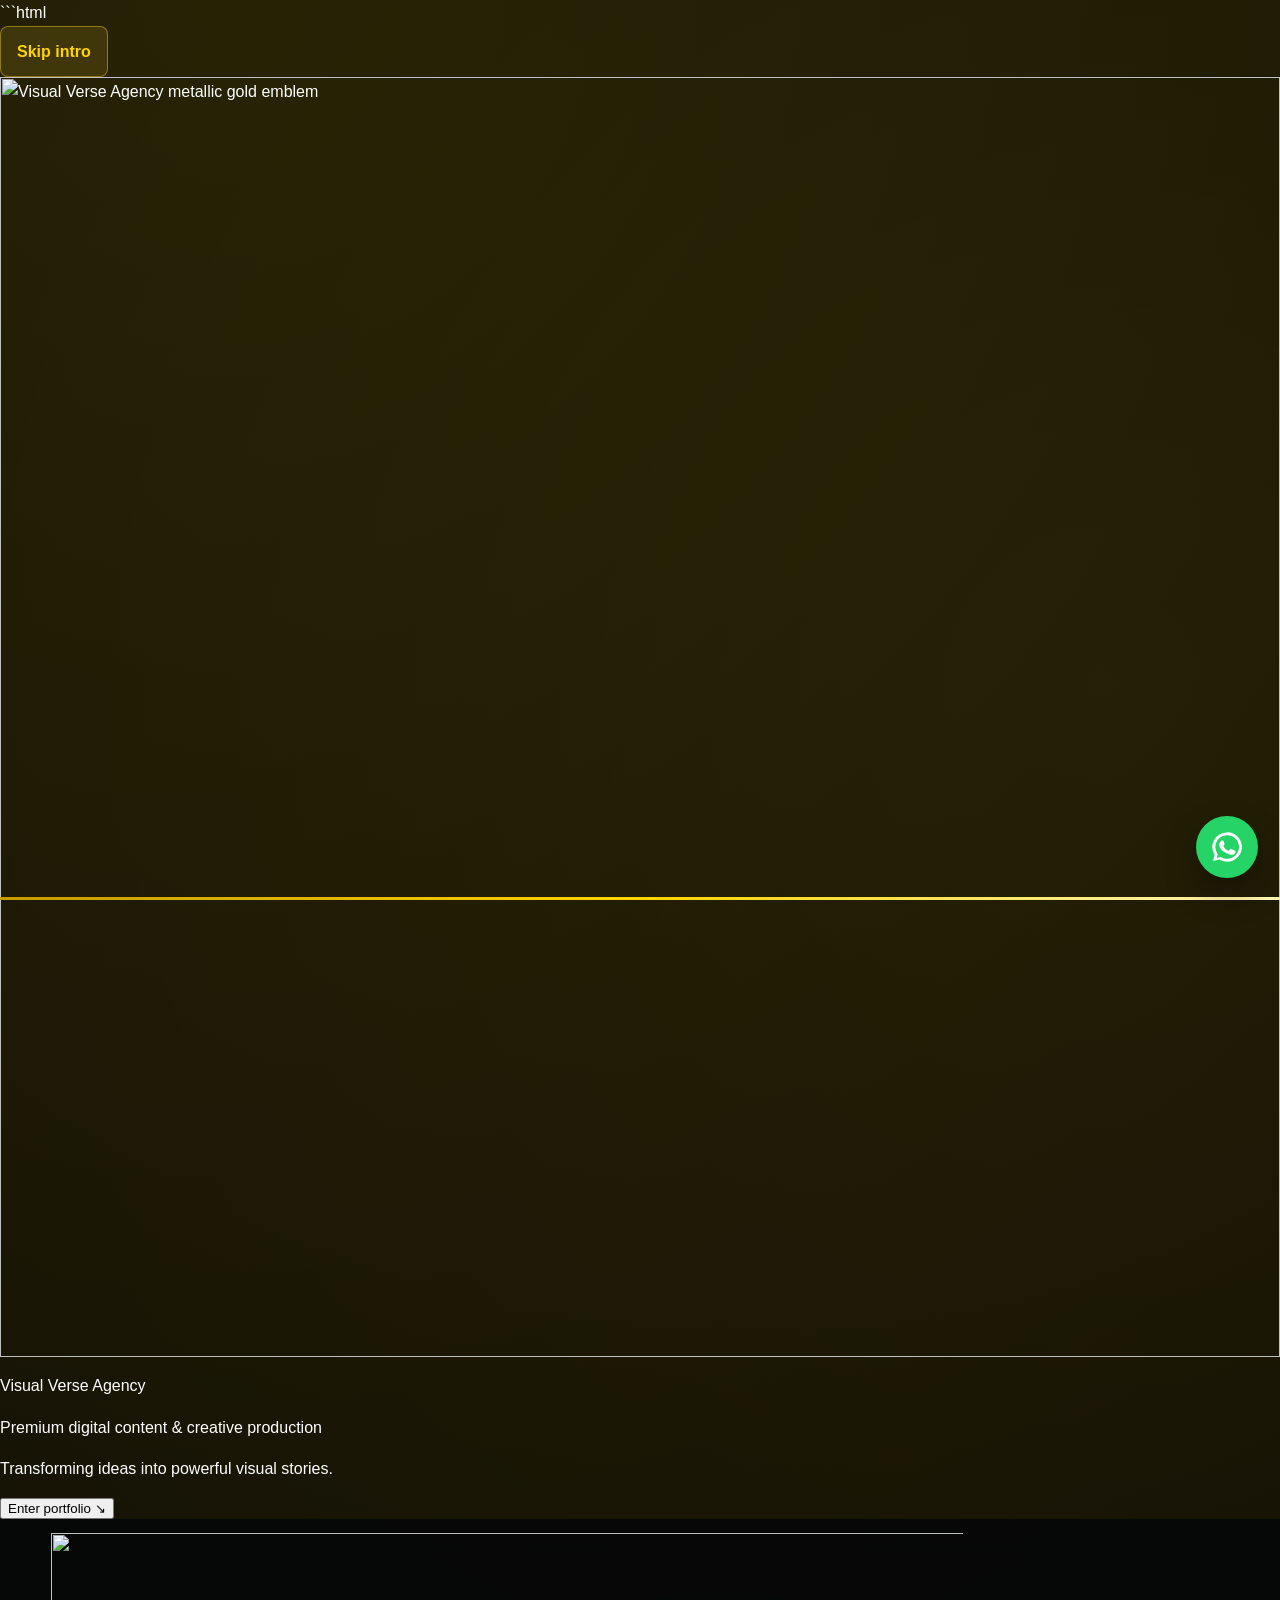
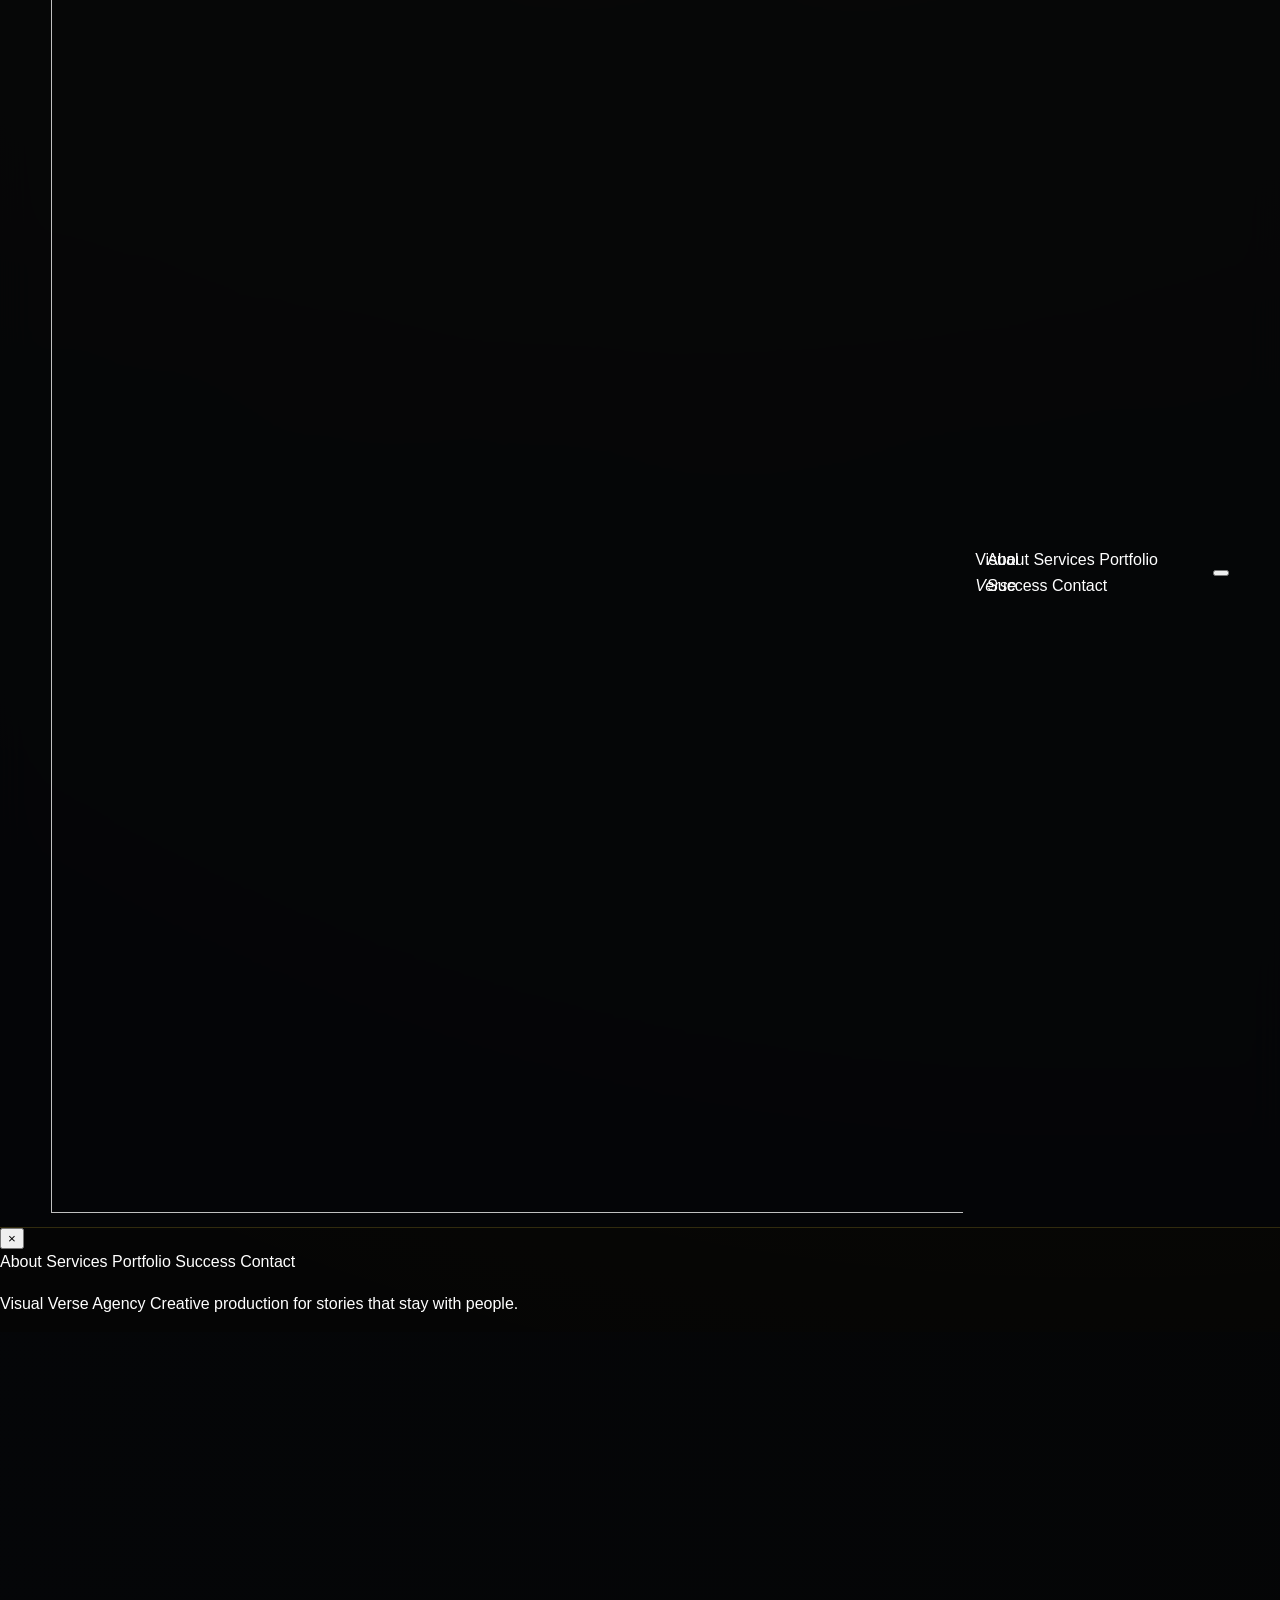
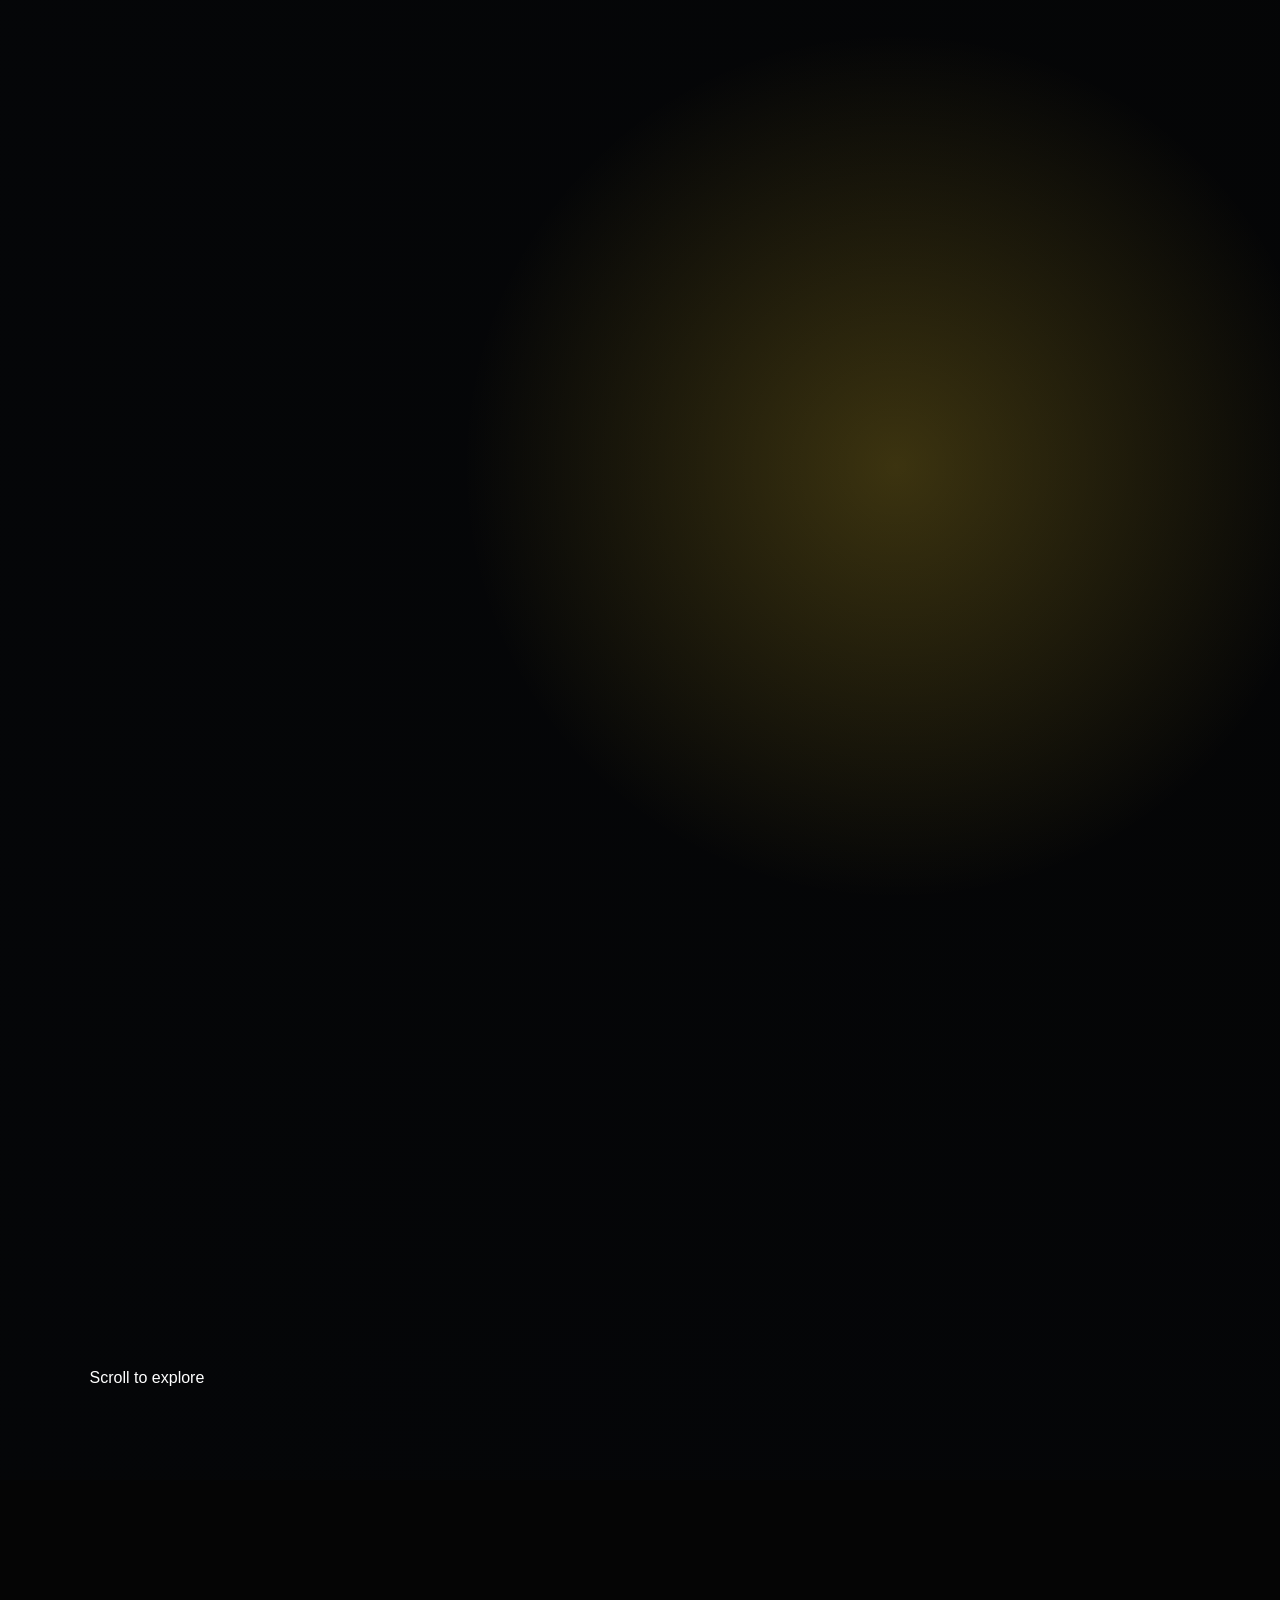
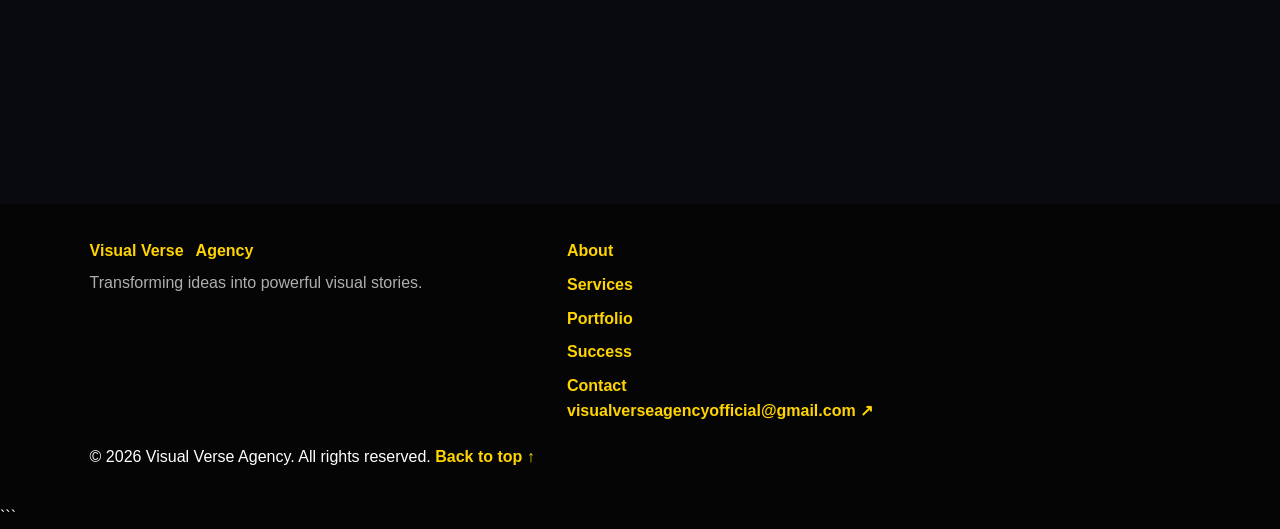
==== commit ab014bf1: "Update index.html" ====
--- a/index.html
+++ b/index.html
@@ -1,23 +1,102 @@
+```html
 <!doctype html>
 <html lang="en">
   <head>
     <meta charset="UTF-8" />
-    <meta name="viewport" content="width=device-width, initial-scale=1.0" />
+
+    <meta
+      name="viewport"
+      content="width=device-width, initial-scale=1.0"
+    />
+
     <meta name="theme-color" content="#050505" />
-    <meta name="description" content="Visual Verse Agency creates AI-powered documentaries, cinematic storytelling, high-retention video editing, animated content, short-form videos, educational media, and digital content." />
-    <meta property="og:title" content="Visual Verse Agency — AI Video Production & Creative Storytelling" />
-    <meta property="og:description" content="Transforming ideas into powerful visual stories." />
+
+    <meta
+      name="description"
+      content="Visual Verse Agency creates AI-powered documentaries, cinematic storytelling, high-retention video editing, animated content, short-form videos, educational media, and digital content."
+    />
+
+    <meta
+      name="keywords"
+      content="Visual Verse Agency, AI video production, AI documentaries, cinematic storytelling, video editing, animation, short-form video, educational content, digital media"
+    />
+
+    <meta name="author" content="Visual Verse Agency" />
+
+    <meta
+      property="og:title"
+      content="Visual Verse Agency — AI Video Production & Creative Storytelling"
+    />
+
+    <meta
+      property="og:description"
+      content="Transforming ideas into powerful visual stories."
+    />
+
     <meta property="og:type" content="website" />
-    <meta property="og:image" content="assets/visual-verse-emblem-transparent.png" />
-    <meta name="twitter:card" content="summary_large_image" />
-    <meta name="twitter:title" content="Visual Verse Agency — AI Video Production & Creative Storytelling" />
-    <meta name="twitter:description" content="Transforming ideas into powerful visual stories." />
-    <link rel="canonical" href="https://your-domain.example/" />
+
+    <meta
+      property="og:image"
+      content="assets/visual-verse-emblem-transparent.png"
+    />
+
+    <meta
+      property="og:image:alt"
+      content="Visual Verse Agency metallic gold emblem"
+    />
+
+    <meta
+      name="twitter:card"
+      content="summary_large_image"
+    />
+
+    <meta
+      name="twitter:title"
+      content="Visual Verse Agency — AI Video Production & Creative Storytelling"
+    />
+
+    <meta
+      name="twitter:description"
+      content="Transforming ideas into powerful visual stories."
+    />
+
+    <meta
+      name="twitter:image"
+      content="assets/visual-verse-emblem-transparent.png"
+    />
+
+    <link
+      rel="canonical"
+      href="https://your-domain.example/"
+    />
+
+    <!-- Fonts -->
     <link rel="preconnect" href="https://fonts.googleapis.com" />
-    <link rel="preconnect" href="https://fonts.gstatic.com" crossorigin />
-    <link href="https://fonts.googleapis.com/css2?family=Cormorant+Garamond:ital,wght@0,500;0,600;1,500&family=Manrope:wght@400;500;600;700;800&family=Sora:wght@400;500;600;700;800&display=swap" rel="stylesheet" />
-    <title>Visual Verse Agency — AI Video Production &amp; Creative Storytelling</title>
+    <link
+      rel="preconnect"
+      href="https://fonts.gstatic.com"
+      crossorigin
+    />
+
+    <link
+      href="https://fonts.googleapis.com/css2?family=Cormorant+Garamond:ital,wght@0,400;0,500;0,600;1,400;1,500&family=DM+Mono:wght@400;500&family=Manrope:wght@400;500;600;700;800&family=Sora:wght@400;500;600;700;800&display=swap"
+      rel="stylesheet"
+    />
+
+    <!-- Favicon: official Visual Verse emblem -->
+    <link
+      rel="icon"
+      type="image/png"
+      href="assets/visual-verse-emblem-transparent.png"
+    />
+
+    <title>
+      Visual Verse Agency — AI Video Production & Creative Storytelling
+    </title>
+
     <link rel="stylesheet" href="styles.css" />
+
+    <!-- Organization structured data -->
     <script type="application/ld+json">
       {
         "@context": "https://schema.org",
@@ -25,6 +104,8 @@
         "name": "Visual Verse Agency",
         "description": "AI video production and creative storytelling agency.",
         "email": "visualverseagencyofficial@gmail.com",
+        "url": "https://your-domain.example/",
+        "logo": "assets/visual-verse-emblem-transparent.png",
         "sameAs": [
           "https://www.youtube.com/@visual_verse_agency",
           "https://www.instagram.com/visual_verse_agency/",
@@ -39,114 +120,1159 @@
       }
     </script>
   </head>
+
   <body>
-    <div class="intro" id="intro" aria-label="Visual Verse Agency introduction">
-      <button class="intro-skip" id="skipIntro" type="button">Skip intro</button>
+
+    <!-- =========================================================
+         ACCESSIBILITY
+    ========================================================== -->
+
+    <a class="skip-link" href="#main">
+      Skip to content
+    </a>
+
+
+    <!-- =========================================================
+         CINEMATIC INTRO
+    ========================================================== -->
+
+    <div
+      class="intro"
+      id="intro"
+      aria-label="Visual Verse Agency introduction"
+    >
+      <button
+        class="intro-skip"
+        id="skipIntro"
+        type="button"
+      >
+        Skip intro
+      </button>
+
+      <div class="intro-atmosphere" aria-hidden="true"></div>
+
       <div class="intro-content">
-        <div class="intro-emblem-wrap"><img src="assets/visual-verse-emblem-transparent.png" width="1280" height="1280" alt="Visual Verse Agency metallic gold emblem" loading="eager" /></div>
-        <p class="intro-wordmark">Visual Verse Agency</p>
-        <p class="intro-kicker">Premium digital content &amp; creative production</p>
-        <p class="intro-message">Transforming ideas into powerful visual stories.</p>
-        <button class="intro-enter" id="enterPortfolio" type="button">Enter portfolio <span>↘</span></button>
-        <div class="intro-progress" aria-hidden="true"><span></span></div>
+
+        <div class="intro-emblem-wrap">
+          <img
+            src="assets/visual-verse-emblem-transparent.png"
+            width="1280"
+            height="1280"
+            alt="Visual Verse Agency metallic gold emblem"
+            loading="eager"
+            fetchpriority="high"
+          />
+          <span class="logo-light-sweep" aria-hidden="true"></span>
+        </div>
+
+        <p class="intro-wordmark">
+          Visual Verse Agency
+        </p>
+
+        <p class="intro-kicker">
+          Premium digital content &amp; creative production
+        </p>
+
+        <p class="intro-message">
+          Transforming ideas into powerful visual stories.
+        </p>
+
+        <button
+          class="intro-enter"
+          id="enterPortfolio"
+          type="button"
+        >
+          Enter portfolio
+          <span aria-hidden="true">↘</span>
+        </button>
+
+        <div
+          class="intro-progress"
+          aria-hidden="true"
+        >
+          <span></span>
+        </div>
+
       </div>
     </div>
 
-    <a class="skip-link" href="#main">Skip to content</a>
-    <header class="site-header" id="siteHeader">
-      <a class="brand" href="#top" aria-label="Visual Verse Agency home">
-        <img src="assets/visual-verse-emblem-transparent.png" width="1280" height="1280" alt="" />
-        <span>Visual<br /><em>Verse</em></span>
+
+    <!-- =========================================================
+         HEADER
+    ========================================================== -->
+
+    <header
+      class="site-header"
+      id="siteHeader"
+    >
+      <a
+        class="brand"
+        href="#top"
+        aria-label="Visual Verse Agency home"
+      >
+        <img
+          src="assets/visual-verse-emblem-transparent.png"
+          width="1280"
+          height="1280"
+          alt=""
+          loading="eager"
+        />
+
+        <span>
+          Visual<br />
+          <em>Verse</em>
+        </span>
       </a>
-      <nav class="desktop-nav" aria-label="Primary navigation">
-        <a href="#about">About</a><a href="#services">Services</a><a href="#portfolio">Portfolio</a><a href="#success">Success</a><a href="#contact">Contact</a>
+
+
+      <nav
+        class="desktop-nav"
+        aria-label="Primary navigation"
+      >
+        <a href="#about">About</a>
+        <a href="#services">Services</a>
+        <a href="#portfolio">Portfolio</a>
+        <a href="#success">Success</a>
+        <a href="#contact">Contact</a>
       </nav>
-      <button class="menu-toggle" id="menuToggle" aria-label="Open navigation menu" aria-controls="mobileMenu" aria-expanded="false"><span></span><span></span></button>
+
+
+      <button
+        class="menu-toggle"
+        id="menuToggle"
+        type="button"
+        aria-label="Open navigation menu"
+        aria-controls="mobileMenu"
+        aria-expanded="false"
+      >
+        <span></span>
+        <span></span>
+      </button>
     </header>
-    <nav class="mobile-menu" id="mobileMenu" aria-label="Mobile navigation" aria-hidden="true">
-      <button class="mobile-close" id="menuClose" aria-label="Close navigation menu">×</button>
-      <div><a href="#about">About</a><a href="#services">Services</a><a href="#portfolio">Portfolio</a><a href="#success">Success</a><a href="#contact">Contact</a></div>
-      <p>Visual Verse Agency<br /><span>Creative production for stories that stay with people.</span></p>
+
+
+    <!-- =========================================================
+         MOBILE NAVIGATION
+    ========================================================== -->
+
+    <nav
+      class="mobile-menu"
+      id="mobileMenu"
+      aria-label="Mobile navigation"
+      aria-hidden="true"
+    >
+      <button
+        class="mobile-close"
+        id="menuClose"
+        type="button"
+        aria-label="Close navigation menu"
+      >
+        ×
+      </button>
+
+      <div class="mobile-menu-links">
+        <a href="#about">About</a>
+        <a href="#services">Services</a>
+        <a href="#portfolio">Portfolio</a>
+        <a href="#success">Success</a>
+        <a href="#contact">Contact</a>
+      </div>
+
+      <p class="mobile-menu-footer">
+        Visual Verse Agency
+        <span>
+          Creative production for stories that stay with people.
+        </span>
+      </p>
     </nav>
 
+
+    <!-- =========================================================
+         MAIN
+    ========================================================== -->
+
     <main id="main">
-      <section class="hero section" id="top" aria-labelledby="heroTitle">
-        <div class="hero-noise"></div>
+
+
+      <!-- =======================================================
+           HERO
+      ======================================================== -->
+
+      <section
+        class="hero section"
+        id="top"
+        aria-labelledby="heroTitle"
+      >
+        <div
+          class="hero-noise"
+          aria-hidden="true"
+        ></div>
+
+        <div
+          class="hero-atmosphere"
+          aria-hidden="true"
+        ></div>
+
+
         <div class="hero-copy reveal">
-          <p class="eyebrow"><span></span> Portfolio &amp; creative production studio</p>
-          <h1 id="heroTitle">Visual Verse<br /><span class="gold-gradient">Agency</span></h1>
-          <p class="hero-statement">Transforming ideas into powerful visual stories.</p>
-          <p class="hero-description">Professional AI documentaries, cinematic storytelling, high-retention video editing, animated content, educational media, short-form production, and digital storytelling solutions.</p>
-          <div class="hero-actions"><a class="button button-primary" href="#portfolio">Explore portfolio <span>↘</span></a><a class="button button-secondary" href="https://wa.me/923088846208" target="_blank" rel="noopener noreferrer">WhatsApp us <span>↗</span></a></div>
-        </div>
-        <div class="hero-art reveal" aria-hidden="true"><div class="orbit orbit-one"></div><div class="orbit orbit-two"></div><div class="star star-one">✦</div><div class="star star-two">✦</div><div class="hero-emblem"><img src="assets/visual-verse-emblem-transparent.png" width="1280" height="1280" alt="" loading="eager" fetchpriority="high" /></div><p>EST. 2026 <i></i> DIGITAL STORYTELLING</p></div>
-        <a class="scroll-cue" href="#about">Scroll to explore <span></span></a>
+
+          <p class="eyebrow">
+            <span></span>
+            Portfolio &amp; creative production studio
+          </p>
+
+          <h1 id="heroTitle">
+            Visual Verse
+            <br />
+            <span class="gold-gradient">
+              Agency
+            </span>
+          </h1>
+
+          <p class="hero-statement">
+            Transforming ideas into powerful visual stories.
+          </p>
+
+          <p class="hero-description">
+            Professional AI documentaries, cinematic storytelling,
+            high-retention video editing, animated content,
+            educational media, short-form production, and digital
+            storytelling solutions.
+          </p>
+
+
+          <div class="hero-actions">
+
+            <a
+              class="button button-primary"
+              href="#portfolio"
+            >
+              Explore portfolio
+              <span aria-hidden="true">↘</span>
+            </a>
+
+            <a
+              class="button button-secondary"
+              href="https://wa.me/923088846208"
+              target="_blank"
+              rel="noopener noreferrer"
+            >
+              WhatsApp us
+              <span aria-hidden="true">↗</span>
+            </a>
+
+          </div>
+
+        </div>
+
+
+        <div
+          class="hero-art reveal"
+          aria-hidden="true"
+        >
+          <div class="orbit orbit-one"></div>
+          <div class="orbit orbit-two"></div>
+
+          <div class="star star-one">✦</div>
+          <div class="star star-two">✦</div>
+
+          <div class="hero-emblem">
+            <img
+              src="assets/visual-verse-emblem-transparent.png"
+              width="1280"
+              height="1280"
+              alt=""
+              loading="eager"
+              fetchpriority="high"
+            />
+          </div>
+
+          <p>
+            EST. 2026
+            <i></i>
+            DIGITAL STORYTELLING
+          </p>
+        </div>
+
+
+        <a
+          class="scroll-cue"
+          href="#about"
+        >
+          Scroll to explore
+          <span></span>
+        </a>
+
       </section>
 
-      <section class="about section" id="about" aria-labelledby="aboutTitle">
-        <div class="section-label reveal"><span>01</span> The agency</div>
+
+      <!-- =======================================================
+           ABOUT OUR STUDIO
+      ======================================================== -->
+
+      <section
+        class="about section"
+        id="about"
+        aria-labelledby="aboutTitle"
+      >
+
+        <div class="section-label reveal">
+          <span>01</span>
+          Our studio
+        </div>
+
+
         <div class="about-layout">
-          <div class="about-intro reveal"><h2 id="aboutTitle">Stories deserve<br />a <span class="gold-gradient">visual language.</span></h2><p class="editorial-line">From ideas to stories. From stories to powerful visual experiences.</p></div>
-          <div class="about-copy reveal"><p>Visual Verse Agency is a multidisciplinary creative agency delivering AI-powered productions, long-form documentaries, cinematic storytelling, high-retention video editing, animated content, short-form video production, educational content, and digital media solutions.</p><p>We craft narratives that resonate across every digital platform—with purpose, clarity, and cinematic intent.</p></div>
-        </div>
-        <button class="intro-video reveal" type="button" data-video-id="NN3Qvk4huyE" data-video-title="Visual Verse Agency studio film" data-video-format="9:16" aria-label="Play the Visual Verse Agency studio film muted">
-          <img src="https://img.youtube.com/vi/NN3Qvk4huyE/maxresdefault.jpg" alt="Visual Verse Agency studio film thumbnail" loading="lazy" decoding="async" />
-          <span class="video-fallback"><strong>Visual Verse Agency</strong><small>Studio film</small></span><span class="video-shade"></span><span class="play-button">▶</span><span class="video-caption"><b>About our studio</b><small>Play muted film ↗</small></span>
+
+          <div class="about-intro reveal">
+
+            <p class="micro-label">
+              01 / THE STUDIO
+            </p>
+
+            <h2 id="aboutTitle">
+              Stories deserve
+              <br />
+              a
+              <span class="gold-gradient">
+                visual language.
+              </span>
+            </h2>
+
+            <p class="editorial-line">
+              From ideas to stories.
+              From stories to powerful visual experiences.
+            </p>
+
+            <span
+              class="gold-hairline"
+              aria-hidden="true"
+            ></span>
+
+          </div>
+
+
+          <div class="about-copy reveal">
+
+            <p>
+              Visual Verse Agency transforms ideas into cinematic,
+              engaging, and platform-ready visual stories through
+              AI-powered production, editing, animation, and
+              digital storytelling.
+            </p>
+
+            <p>
+              We craft narratives that resonate across digital
+              platforms—with purpose, clarity, and cinematic intent.
+            </p>
+
+          </div>
+
+        </div>
+
+
+        <!-- Portrait YouTube Short -->
+        <div class="about-media-layout">
+
+          <div class="about-media-meta reveal">
+            <span>ABOUT OUR STUDIO</span>
+            <span>9:16 / YOUTUBE SHORT</span>
+          </div>
+
+
+          <div class="about-video-column reveal">
+
+            <button
+              class="intro-video portrait-video"
+              type="button"
+              data-video-id="NN3Qvk4huyE"
+              data-video-title="Visual Verse Agency — About Our Studio"
+              data-video-format="9:16"
+              aria-label="Play About Our Studio video muted"
+            >
+
+              <img
+                src="https://img.youtube.com/vi/NN3Qvk4huyE/maxresdefault.jpg"
+                alt="Visual Verse Agency About Our Studio video"
+                loading="lazy"
+                decoding="async"
+              />
+
+              <span class="video-fallback">
+                <strong>Visual Verse Agency</strong>
+                <small>About our studio</small>
+              </span>
+
+              <span
+                class="video-shade"
+                aria-hidden="true"
+              ></span>
+
+              <span
+                class="play-button"
+                aria-hidden="true"
+              >
+                ▶
+              </span>
+
+              <span class="video-caption">
+                <b>About our studio</b>
+                <small>Play muted film ↗</small>
+              </span>
+
+            </button>
+
+          </div>
+
+        </div>
+
+      </section>
+
+
+      <!-- =======================================================
+           SERVICES
+      ======================================================== -->
+
+      <section
+        class="services section"
+        id="services"
+        aria-labelledby="servicesTitle"
+      >
+
+        <div class="section-heading reveal">
+
+          <div class="section-label">
+            <span>02</span>
+            What we create
+          </div>
+
+          <h2 id="servicesTitle">
+            What we
+            <span class="gold-gradient">
+              create.
+            </span>
+          </h2>
+
+          <p>
+            Production capabilities shaped around the way
+            modern stories move.
+          </p>
+
+        </div>
+
+
+        <!-- Rendered dynamically from JavaScript -->
+        <div
+          class="service-list"
+          id="serviceList"
+        ></div>
+
+      </section>
+
+
+      <!-- =======================================================
+           FEATURED PORTFOLIO
+      ======================================================== -->
+
+      <section
+        class="featured section"
+        aria-labelledby="featuredTitle"
+      >
+
+        <div class="featured-top reveal">
+
+          <div>
+            <div class="section-label">
+              <span>03</span>
+              Selected work
+            </div>
+
+            <h2
+              id="featuredTitle"
+              class="sr-only"
+            >
+              Featured portfolio
+            </h2>
+          </div>
+
+          <p>
+            Featured projects
+            <span class="gold-dot"></span>
+            <span id="featuredCount">0</span>
+            selected
+          </p>
+
+        </div>
+
+
+        <!-- Dynamically populated -->
+        <div
+          class="featured-track"
+          id="featuredTrack"
+        ></div>
+
+      </section>
+
+
+      <!-- =======================================================
+           PORTFOLIO
+      ======================================================== -->
+
+      <section
+        class="portfolio section"
+        id="portfolio"
+        aria-labelledby="portfolioTitle"
+      >
+
+        <div class="portfolio-top reveal">
+
+          <div>
+
+            <div class="section-label">
+              <span>04</span>
+              The work
+            </div>
+
+            <h2 id="portfolioTitle">
+              A library of
+              <br />
+              <span class="gold-gradient">
+                visual stories.
+              </span>
+            </h2>
+
+          </div>
+
+          <p>
+            Browse documentaries, edits, animation, tutorials
+            and short-form work built to inform, engage,
+            and stay in motion.
+          </p>
+
+        </div>
+
+
+        <!-- Portfolio filters and search -->
+
+        <div class="portfolio-controls reveal">
+
+          <div
+            class="filter-wrap"
+            id="filterWrap"
+            aria-label="Portfolio filters"
+          ></div>
+
+
+          <label class="project-search">
+
+            <span class="sr-only">
+              Search projects
+            </span>
+
+            <input
+              type="search"
+              id="projectSearch"
+              placeholder="Search projects..."
+              autocomplete="off"
+              aria-label="Search projects"
+            />
+
+            <i aria-hidden="true">⌕</i>
+
+          </label>
+
+        </div>
+
+
+        <div class="portfolio-meta reveal">
+
+          <span id="projectCount">
+            0 projects
+          </span>
+
+          <span
+            id="portfolioStatus"
+            role="status"
+            aria-live="polite"
+          ></span>
+
+        </div>
+
+
+        <!--
+          All portfolio category sections are generated here.
+
+          The JavaScript dataset is the single source of truth.
+        -->
+
+        <div
+          class="portfolio-chapters"
+          id="portfolioChapters"
+        ></div>
+
+      </section>
+
+
+      <!-- =======================================================
+           WHY VISUAL VERSE / SUCCESS
+      ======================================================== -->
+
+      <section
+        class="process section"
+        id="success"
+        aria-labelledby="processTitle"
+      >
+
+        <div class="section-label reveal">
+          <span>08</span>
+          Why Visual Verse
+        </div>
+
+
+        <div class="process-title reveal">
+
+          <h2 id="processTitle">
+            The story is the
+            <br />
+            <span class="gold-gradient">
+              strategy.
+            </span>
+          </h2>
+
+          <p>
+            Every choice serves the narrative—and every deliverable
+            is ready for the platform it belongs on.
+          </p>
+
+        </div>
+
+
+        <!-- Dynamically populated -->
+        <div
+          class="process-grid"
+          id="processGrid"
+        ></div>
+
+
+        <!-- Dynamic dataset statistics -->
+        <div
+          class="stats-grid reveal"
+          id="statsGrid"
+          aria-label="Portfolio statistics"
+        ></div>
+
+      </section>
+
+
+      <!-- =======================================================
+           SOCIAL / PROFESSIONAL PRESENCE
+      ======================================================== -->
+
+      <section
+        class="social section"
+        aria-labelledby="socialTitle"
+      >
+
+        <div class="social-copy reveal">
+
+          <div class="section-label">
+            <span>09</span>
+            Connected
+          </div>
+
+          <h2 id="socialTitle">
+            Find us across the
+            <br />
+            <span class="gold-gradient">
+              digital landscape.
+            </span>
+          </h2>
+
+        </div>
+
+
+        <!-- Rendered from socialLinks dataset -->
+        <div
+          class="social-list reveal"
+          id="socialList"
+        ></div>
+
+      </section>
+
+
+      <!-- =======================================================
+           ANIMATED VIDEOS
+           
+           FINAL CREATIVE / PORTFOLIO SECTION
+      ======================================================== -->
+
+      <section
+        class="animated-videos section"
+        id="animated-videos"
+        aria-labelledby="animatedVideosTitle"
+      >
+
+        <div class="animated-heading reveal">
+
+          <div class="section-label">
+            <span>10</span>
+            Animated videos
+          </div>
+
+          <div class="animated-heading-layout">
+
+            <h2 id="animatedVideosTitle">
+              Motion with
+              <br />
+              <span class="gold-gradient">
+                purpose.
+              </span>
+            </h2>
+
+            <p>
+              Animated visual stories designed to communicate
+              ideas, strategies, technology, and digital concepts
+              through engaging motion and concise storytelling.
+            </p>
+
+          </div>
+
+        </div>
+
+
+        <div
+          class="animated-line"
+          aria-hidden="true"
+        >
+          <span></span>
+        </div>
+
+
+        <!--
+          JavaScript renders ONLY Animated Videos here.
+
+          This is intentionally the final creative showcase.
+        -->
+
+        <div
+          class="animated-projects"
+          id="animatedProjects"
+        ></div>
+
+      </section>
+
+
+      <!-- =======================================================
+           CONTACT CTA
+      ======================================================== -->
+
+      <section
+        class="contact section"
+        id="contact"
+        aria-labelledby="contactTitle"
+      >
+
+        <div class="contact-intro reveal">
+
+          <div class="section-label">
+            <span>11</span>
+            Start a conversation
+          </div>
+
+
+          <h2 id="contactTitle">
+            Let's create something
+            <span class="gold-gradient">
+              worth watching.
+            </span>
+          </h2>
+
+
+          <p>
+            Have an idea, campaign, documentary, channel,
+            or visual story in mind? Let's turn it into
+            something people remember.
+          </p>
+
+
+          <div class="contact-links">
+
+            <a
+              href="mailto:visualverseagencyofficial@gmail.com"
+            >
+              visualverseagencyofficial@gmail.com
+              <span aria-hidden="true">↗</span>
+            </a>
+
+            <a
+              href="https://wa.me/923088846208"
+              target="_blank"
+              rel="noopener noreferrer"
+            >
+              WhatsApp us
+              <span aria-hidden="true">↗</span>
+            </a>
+
+          </div>
+
+        </div>
+
+
+        <!-- =====================================================
+             CONTACT FORM
+        ====================================================== -->
+
+        <form
+          class="contact-form reveal"
+          id="contactForm"
+          novalidate
+        >
+
+          <div class="form-field">
+
+            <label for="name">
+              Name
+            </label>
+
+            <input
+              id="name"
+              name="name"
+              type="text"
+              autocomplete="name"
+              required
+              minlength="2"
+            />
+
+            <small
+              class="field-error"
+              data-error-for="name"
+              aria-live="polite"
+            ></small>
+
+          </div>
+
+
+          <div class="form-field">
+
+            <label for="email">
+              Email
+            </label>
+
+            <input
+              id="email"
+              name="email"
+              type="email"
+              autocomplete="email"
+              required
+            />
+
+            <small
+              class="field-error"
+              data-error-for="email"
+              aria-live="polite"
+            ></small>
+
+          </div>
+
+
+          <div class="form-field">
+
+            <label for="projectType">
+              Project type
+            </label>
+
+            <select
+              id="projectType"
+              name="projectType"
+              required
+            >
+
+              <option value="">
+                Select a project type
+              </option>
+
+              <option>
+                AI Video Production
+              </option>
+
+              <option>
+                Documentary
+              </option>
+
+              <option>
+                Video Editing
+              </option>
+
+              <option>
+                Animation
+              </option>
+
+              <option>
+                Short-Form Content
+              </option>
+
+              <option>
+                Educational Content
+              </option>
+
+              <option>
+                Social Media Content
+              </option>
+
+              <option>
+                Other
+              </option>
+
+            </select>
+
+            <small
+              class="field-error"
+              data-error-for="projectType"
+              aria-live="polite"
+            ></small>
+
+          </div>
+
+
+          <div class="form-field">
+
+            <label for="message">
+              Message
+            </label>
+
+            <textarea
+              id="message"
+              name="message"
+              rows="6"
+              minlength="10"
+              required
+            ></textarea>
+
+            <small
+              class="field-error"
+              data-error-for="message"
+              aria-live="polite"
+            ></small>
+
+          </div>
+
+
+          <button
+            class="button button-primary form-submit"
+            type="submit"
+          >
+            Send project inquiry
+            <span aria-hidden="true">↗</span>
+          </button>
+
+
+          <p
+            class="form-status"
+            id="formStatus"
+            role="status"
+            aria-live="polite"
+          ></p>
+
+        </form>
+
+      </section>
+
+    </main>
+
+
+    <!-- =========================================================
+         VIDEO PLAYER
+         
+         Iframes are created ONLY when the user opens a video.
+         Autoplay is muted.
+    ========================================================== -->
+
+    <dialog
+      class="video-player"
+      id="videoPlayer"
+      aria-labelledby="videoPlayerTitle"
+    >
+
+      <div class="video-player-bar">
+
+        <div>
+          <p id="videoPlayerTitle">
+            Visual Verse Agency video
+          </p>
+
+          <span id="videoPlayerFormat">
+            Muted playback
+          </span>
+        </div>
+
+
+        <button
+          id="closePlayer"
+          type="button"
+          aria-label="Close video player"
+        >
+          ×
         </button>
-      </section>
-
-      <section class="services section" id="services" aria-labelledby="servicesTitle">
-        <div class="section-heading reveal"><div class="section-label"><span>02</span> What we do</div><h2 id="servicesTitle">What we <span class="gold-gradient">create.</span></h2><p>Production capabilities shaped around the way modern stories move.</p></div>
-        <div class="service-list" id="serviceList"></div>
-      </section>
-
-      <section class="featured section" aria-label="Featured projects">
-        <div class="featured-top reveal"><div class="section-label"><span>03</span> Selected work</div><p>Featured projects <span class="gold-dot"></span> <span id="featuredCount">0</span> selected</p></div>
-        <div class="marquee-wrap reveal"><div class="featured-track" id="featuredTrack"></div></div>
-      </section>
-
-      <section class="portfolio section" id="portfolio" aria-labelledby="portfolioTitle">
-        <div class="portfolio-top reveal"><div><div class="section-label"><span>04</span> The work</div><h2 id="portfolioTitle">A library of<br /><span class="gold-gradient">visual stories.</span></h2></div><p>Browse documentaries, edits, animation, tutorials and short-form work built to inform, engage, and stay in motion.</p></div>
-        <div class="portfolio-controls reveal"><div class="filter-wrap" id="filterWrap" aria-label="Portfolio filters"></div><label class="project-search"><span class="sr-only">Search projects</span><input type="search" id="projectSearch" placeholder="Search projects..." autocomplete="off" /><i>⌕</i></label></div>
-        <div class="portfolio-meta reveal"><span id="projectCount">0 projects</span><span id="portfolioStatus" role="status" aria-live="polite"></span></div>
-        <div class="portfolio-chapters" id="portfolioChapters"></div>
-      </section>
-
-      <section class="process section" id="success" aria-labelledby="processTitle">
-        <div class="section-label reveal"><span>05</span> Why Visual Verse</div>
-        <div class="process-title reveal"><h2 id="processTitle">The story is the<br /><span class="gold-gradient">strategy.</span></h2><p>Every choice serves the narrative—and every deliverable is ready for the platform it belongs on.</p></div>
-        <div class="process-grid" id="processGrid"></div>
-        <div class="stats-grid reveal" id="statsGrid" aria-label="Portfolio statistics"></div>
-      </section>
-
-      <section class="social section" aria-labelledby="socialTitle">
-        <div class="social-copy reveal"><div class="section-label"><span>06</span> Connected</div><h2 id="socialTitle">Find us across the<br /><span class="gold-gradient">digital landscape.</span></h2></div>
-        <div class="social-list reveal" id="socialList"></div>
-      </section>
-
-      <section class="contact section" id="contact" aria-labelledby="contactTitle">
-        <div class="contact-intro reveal"><div class="section-label"><span>07</span> Start a conversation</div><h2 id="contactTitle">Let's create something <span class="gold-gradient">worth watching.</span></h2><p>Have an idea, campaign, documentary, channel, or visual story in mind? Let's turn it into something people remember.</p><div class="contact-links"><a href="mailto:visualverseagencyofficial@gmail.com">visualverseagencyofficial@gmail.com <span>↗</span></a><a href="https://wa.me/923088846208" target="_blank" rel="noopener noreferrer">WhatsApp us <span>↗</span></a></div></div>
-        <form class="contact-form reveal" id="contactForm" novalidate>
-          <div class="form-field"><label for="name">Name</label><input id="name" name="name" type="text" autocomplete="name" required /></div>
-          <div class="form-field"><label for="email">Email</label><input id="email" name="email" type="email" autocomplete="email" required /></div>
-          <div class="form-field"><label for="projectType">Project type</label><select id="projectType" name="projectType" required><option value="">Select a project type</option><option>AI Video Production</option><option>Documentary</option><option>Video Editing</option><option>Animation</option><option>Short-Form Content</option><option>Educational Content</option><option>Social Media Content</option><option>Other</option></select></div>
-          <div class="form-field"><label for="message">Message</label><textarea id="message" name="message" rows="5" required></textarea></div>
-          <button class="button button-primary form-submit" type="submit">Send project inquiry <span>↗</span></button><p class="form-status" id="formStatus" aria-live="polite"></p>
-        </form>
-      </section>
-    </main>
-    <dialog class="video-player" id="videoPlayer" aria-labelledby="videoPlayerTitle">
-      <div class="video-player-bar"><p id="videoPlayerTitle">Visual Verse Agency video</p><span>Muted playback</span><button id="closePlayer" type="button" aria-label="Close video player">×</button></div>
-      <div class="video-stage"><iframe id="videoFrame" title="Visual Verse Agency video player" src="about:blank" allow="autoplay; encrypted-media; picture-in-picture" allowfullscreen></iframe></div>
+
+      </div>
+
+
+      <div class="video-stage">
+
+        <div
+          class="video-loading"
+          id="videoLoading"
+          aria-hidden="true"
+        >
+          <span></span>
+          Loading film
+        </div>
+
+        <iframe
+          id="videoFrame"
+          title="Visual Verse Agency video player"
+          src="about:blank"
+          loading="lazy"
+          allow="autoplay; encrypted-media; picture-in-picture"
+          allowfullscreen
+        ></iframe>
+
+      </div>
+
     </dialog>
 
+
+    <!-- =========================================================
+         FOOTER
+    ========================================================== -->
+
     <footer class="site-footer">
-      <div class="footer-top"><a class="footer-brand" href="#top">Visual Verse <span>Agency</span></a><p>Transforming ideas into powerful visual stories.</p></div>
-      <div class="footer-main"><nav aria-label="Footer navigation"><a href="#about">About</a><a href="#services">Services</a><a href="#portfolio">Portfolio</a><a href="#contact">Contact</a></nav><a class="footer-email" href="mailto:visualverseagencyofficial@gmail.com">visualverseagencyofficial@gmail.com <span>↗</span></a></div>
-      <div class="footer-socials" id="footerSocials" aria-label="Visual Verse Agency social media links"></div>
-      <div class="footer-bottom"><span>© <span id="year">2026</span> Visual Verse Agency. All rights reserved.</span><a href="#top">Back to top ↑</a></div>
+
+      <div class="footer-top">
+
+        <a
+          class="footer-brand"
+          href="#top"
+        >
+          Visual Verse
+          <span>Agency</span>
+        </a>
+
+        <p>
+          Transforming ideas into powerful visual stories.
+        </p>
+
+      </div>
+
+
+      <div class="footer-main">
+
+        <nav
+          aria-label="Footer navigation"
+        >
+          <a href="#about">
+            About
+          </a>
+
+          <a href="#services">
+            Services
+          </a>
+
+          <a href="#portfolio">
+            Portfolio
+          </a>
+
+          <a href="#success">
+            Success
+          </a>
+
+          <a href="#contact">
+            Contact
+          </a>
+        </nav>
+
+
+        <a
+          class="footer-email"
+          href="mailto:visualverseagencyofficial@gmail.com"
+        >
+          visualverseagencyofficial@gmail.com
+          <span aria-hidden="true">↗</span>
+        </a>
+
+      </div>
+
+
+      <!--
+        All nine social links are rendered dynamically.
+
+        The social row is intentionally near the absolute
+        bottom of the footer and remains visible on mobile.
+      -->
+
+      <div
+        class="footer-socials"
+        id="footerSocials"
+        aria-label="Visual Verse Agency social media links"
+      ></div>
+
+
+      <div class="footer-bottom">
+
+        <span>
+          ©
+          <span id="year">2026</span>
+          Visual Verse Agency.
+          All rights reserved.
+        </span>
+
+        <a href="#top">
+          Back to top ↑
+        </a>
+
+      </div>
+
     </footer>
-    <a class="whatsapp-float" href="https://wa.me/923088846208" target="_blank" rel="noopener noreferrer" aria-label="Message Visual Verse Agency on WhatsApp"><svg viewBox="0 0 32 32" aria-hidden="true"><path d="M16 3a13 13 0 0 0-11 19.9L3.5 28.5l5.8-1.5A13 13 0 1 0 16 3Zm0 23.5a10.4 10.4 0 0 1-5.3-1.5l-.4-.2-3.4.9.9-3.3-.3-.5A10.5 10.5 0 1 1 16 26.5Zm5.8-7.8c-.3-.2-1.8-.9-2.1-1s-.5-.2-.8.2-.9 1-1.1 1.2-.4.3-.7.1a8.4 8.4 0 0 1-2.5-1.5 9.3 9.3 0 0 1-1.7-2.1c-.2-.3 0-.5.1-.7l.5-.6c.2-.2.2-.4.3-.6s0-.5 0-.7l-1-2.3c-.2-.5-.5-.4-.7-.4h-.6c-.2 0-.7.1-1 .5s-1.4 1.3-1.4 3.2 1.4 3.7 1.6 4 .7.9 1.6 1.6a15.8 15.8 0 0 0 6.1 3c1.2.4 2.2.3 3 .2.9-.1 1.8-.8 2-1.5s.3-1.4.2-1.5-.3-.2-.6-.4Z" /></svg></a>
-    <script src="script.js" defer></script>
+
+
+    <!-- =========================================================
+         FLOATING WHATSAPP
+    ========================================================== -->
+
+    <a
+      class="whatsapp-float"
+      href="https://wa.me/923088846208"
+      target="_blank"
+      rel="noopener noreferrer"
+      aria-label="Message Visual Verse Agency on WhatsApp"
+    >
+
+      <svg
+        viewBox="0 0 32 32"
+        aria-hidden="true"
+        focusable="false"
+      >
+        <path
+          d="M16 3a13 13 0 0 0-11 19.9L3.5 28.5l5.8-1.5A13 13 0 1 0 16 3Zm0 23.5a10.4 10.4 0 0 1-5.3-1.5l-.4-.2-3.4.9.9-3.3-.3-.5A10.5 10.5 0 1 1 16 26.5Zm5.8-7.8c-.3-.2-1.8-.9-2.1-1s-.5-.2-.8.2-.9 1-1.1 1.2-.4.3-.7.1a8.4 8.4 0 0 1-2.5-1.5 9.3 9.3 0 0 1-1.7-2.1c-.2-.3 0-.5.1-.7l.5-.6c.2-.2.2-.4.3-.6s0-.5 0-.7l-1-2.3c-.2-.5-.5-.4-.7-.4h-.6c-.2 0-.7.1-1 .5s-1.4 1.3-1.4 3.2 1.4 3.7 1.6 4 .7.9 1.6 1.6a15.8 15.8 0 0 0 6.1 3c1.2.4 2.2.3 3 .2.9-.1 1.8-.8 2-1.5s.3-1.4.2-1.5-.3-.2-.6-.4Z"
+        />
+      </svg>
+
+    </a>
+
+
+    <!-- =========================================================
+         JAVASCRIPT
+         
+         defer keeps HTML parsing fast and prevents JS from
+         blocking initial rendering.
+    ========================================================== -->
+
+    <script
+      src="script.js"
+      defer
+    ></script>
+
   </body>
 </html>
+```
+
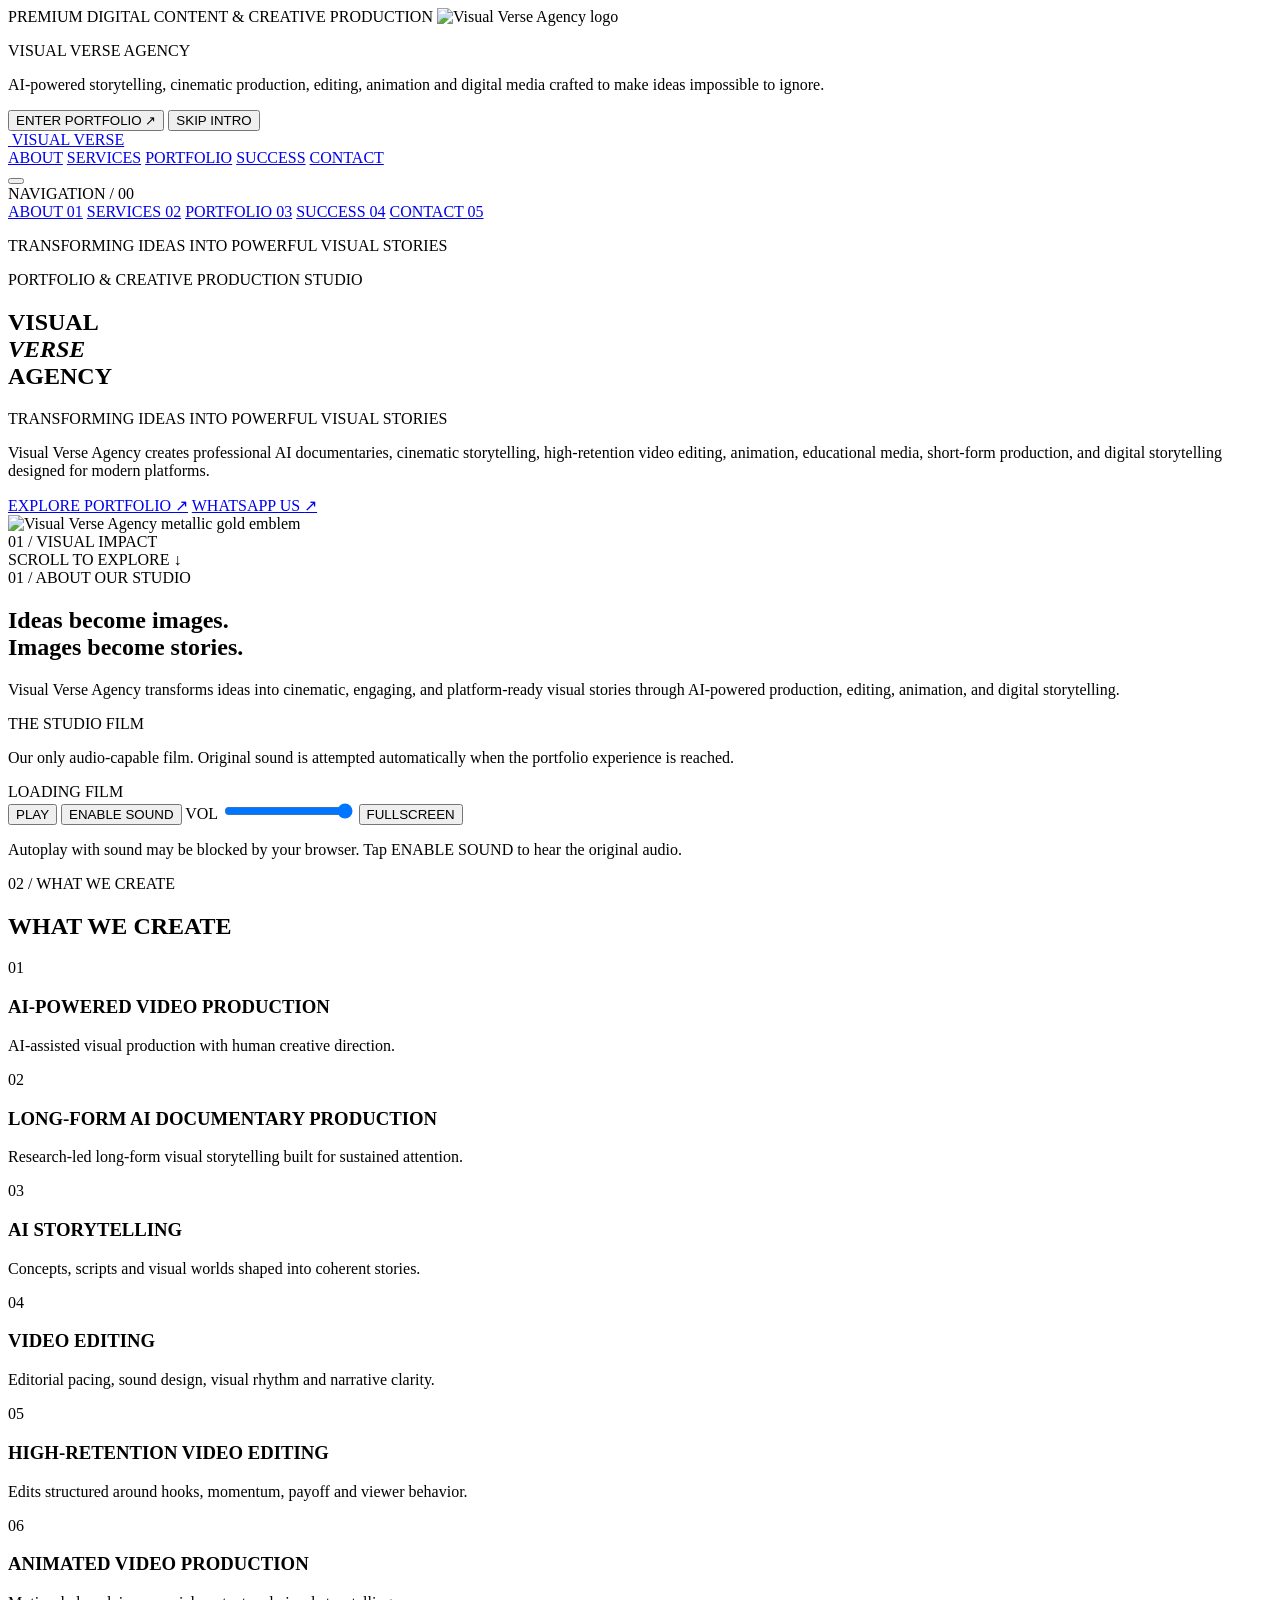
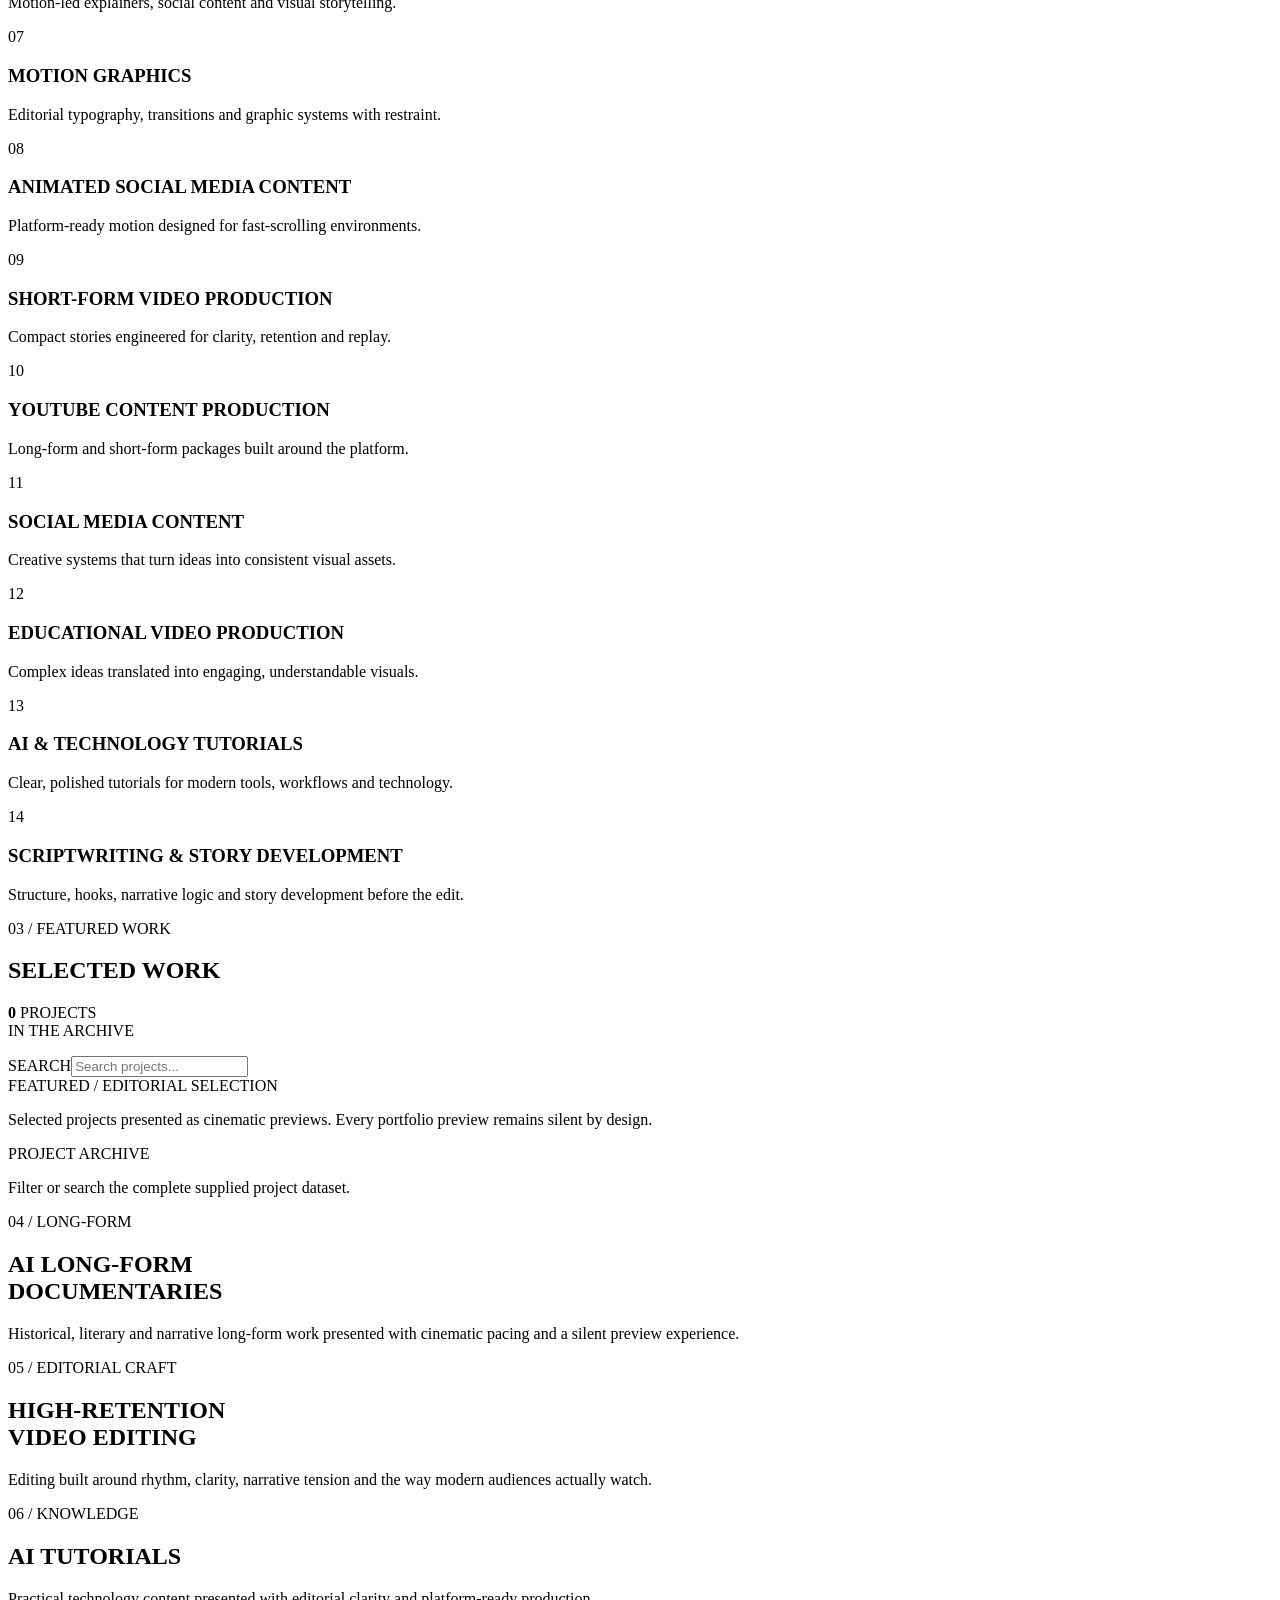
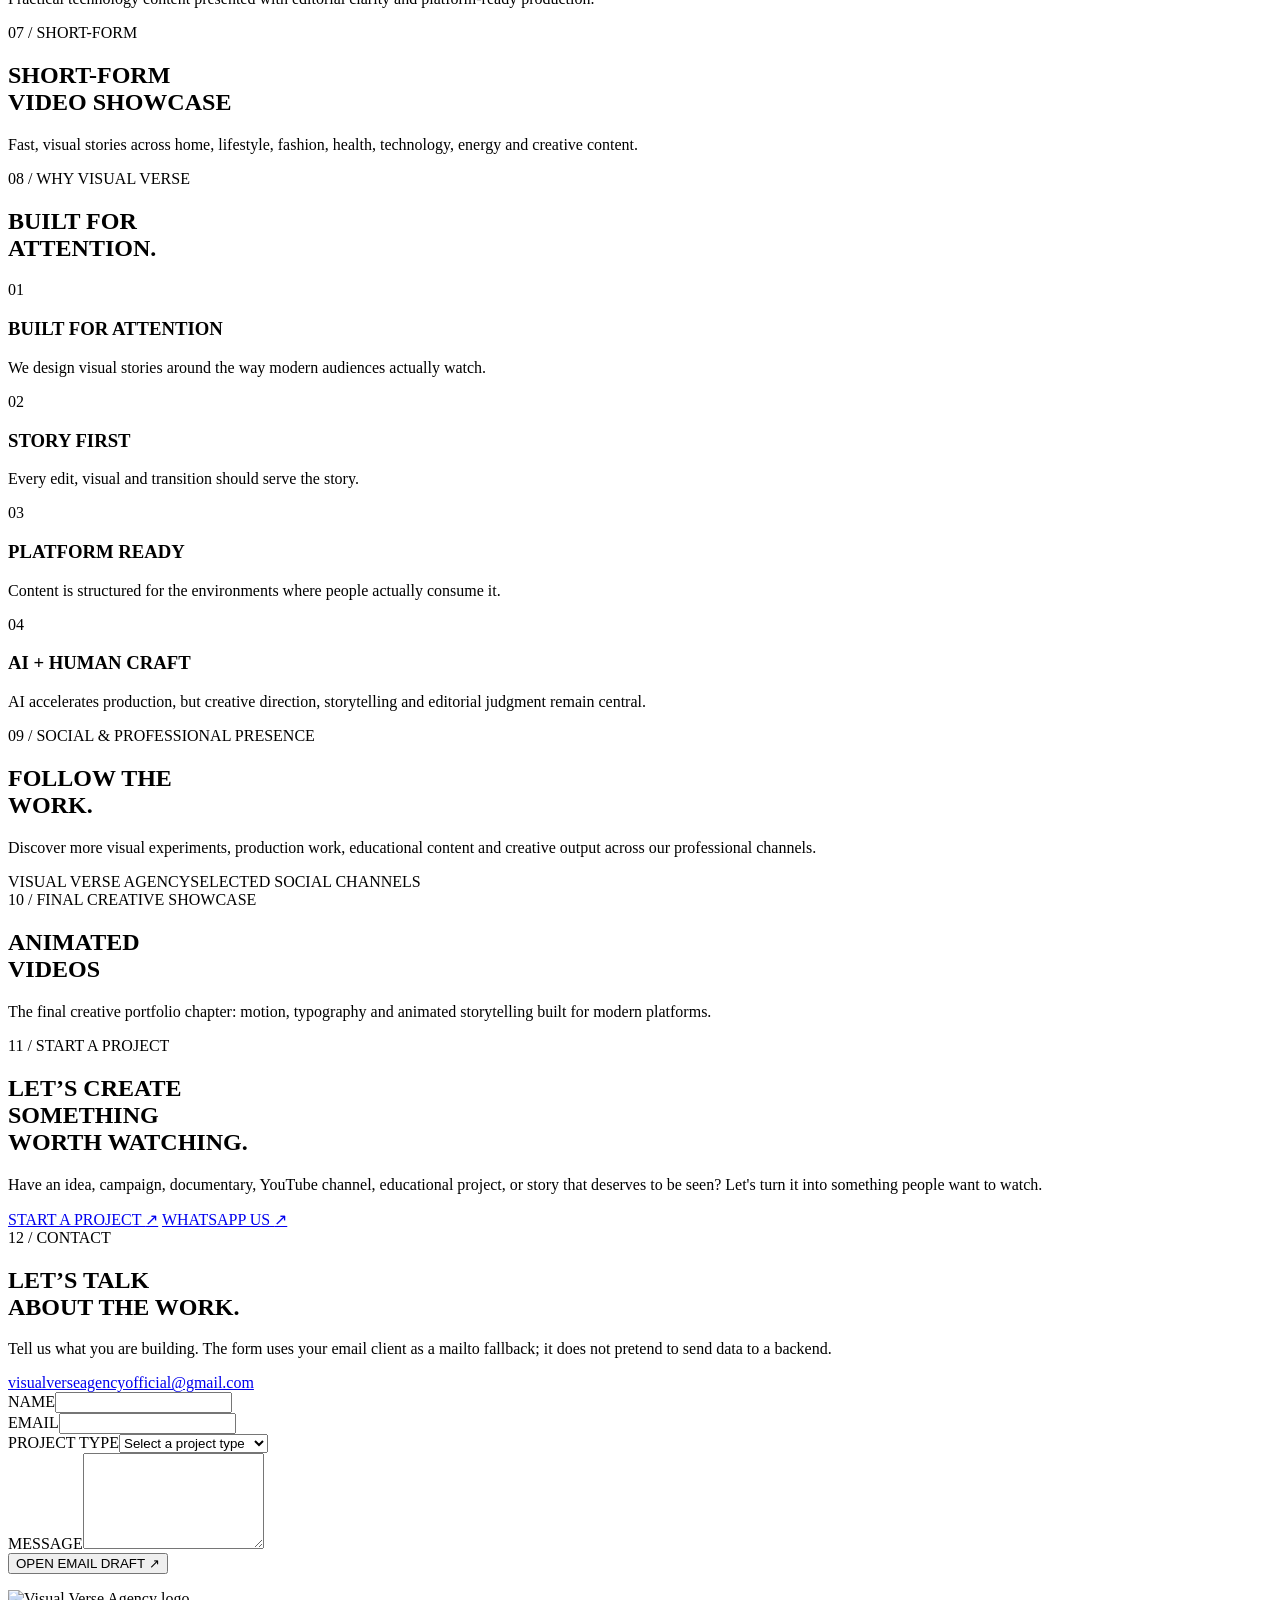
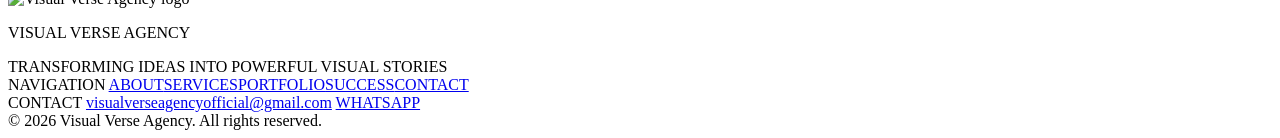
==== commit 7449219d: "Update index.html" ====
--- a/index.html
+++ b/index.html
@@ -1,1278 +1,305 @@
-```html
 <!doctype html>
 <html lang="en">
-  <head>
-    <meta charset="UTF-8" />
-
-    <meta
-      name="viewport"
-      content="width=device-width, initial-scale=1.0"
-    />
-
-    <meta name="theme-color" content="#050505" />
-
-    <meta
-      name="description"
-      content="Visual Verse Agency creates AI-powered documentaries, cinematic storytelling, high-retention video editing, animated content, short-form videos, educational media, and digital content."
-    />
-
-    <meta
-      name="keywords"
-      content="Visual Verse Agency, AI video production, AI documentaries, cinematic storytelling, video editing, animation, short-form video, educational content, digital media"
-    />
-
-    <meta name="author" content="Visual Verse Agency" />
-
-    <meta
-      property="og:title"
-      content="Visual Verse Agency — AI Video Production & Creative Storytelling"
-    />
-
-    <meta
-      property="og:description"
-      content="Transforming ideas into powerful visual stories."
-    />
-
-    <meta property="og:type" content="website" />
-
-    <meta
-      property="og:image"
-      content="assets/visual-verse-emblem-transparent.png"
-    />
-
-    <meta
-      property="og:image:alt"
-      content="Visual Verse Agency metallic gold emblem"
-    />
-
-    <meta
-      name="twitter:card"
-      content="summary_large_image"
-    />
-
-    <meta
-      name="twitter:title"
-      content="Visual Verse Agency — AI Video Production & Creative Storytelling"
-    />
-
-    <meta
-      name="twitter:description"
-      content="Transforming ideas into powerful visual stories."
-    />
-
-    <meta
-      name="twitter:image"
-      content="assets/visual-verse-emblem-transparent.png"
-    />
-
-    <link
-      rel="canonical"
-      href="https://your-domain.example/"
-    />
-
-    <!-- Fonts -->
-    <link rel="preconnect" href="https://fonts.googleapis.com" />
-    <link
-      rel="preconnect"
-      href="https://fonts.gstatic.com"
-      crossorigin
-    />
-
-    <link
-      href="https://fonts.googleapis.com/css2?family=Cormorant+Garamond:ital,wght@0,400;0,500;0,600;1,400;1,500&family=DM+Mono:wght@400;500&family=Manrope:wght@400;500;600;700;800&family=Sora:wght@400;500;600;700;800&display=swap"
-      rel="stylesheet"
-    />
-
-    <!-- Favicon: official Visual Verse emblem -->
-    <link
-      rel="icon"
-      type="image/png"
-      href="assets/visual-verse-emblem-transparent.png"
-    />
-
-    <title>
-      Visual Verse Agency — AI Video Production & Creative Storytelling
-    </title>
-
-    <link rel="stylesheet" href="styles.css" />
-
-    <!-- Organization structured data -->
-    <script type="application/ld+json">
-      {
-        "@context": "https://schema.org",
-        "@type": "Organization",
-        "name": "Visual Verse Agency",
-        "description": "AI video production and creative storytelling agency.",
-        "email": "visualverseagencyofficial@gmail.com",
-        "url": "https://your-domain.example/",
-        "logo": "assets/visual-verse-emblem-transparent.png",
-        "sameAs": [
-          "https://www.youtube.com/@visual_verse_agency",
-          "https://www.instagram.com/visual_verse_agency/",
-          "https://www.threads.com/@visual_verse_agency",
-          "https://www.facebook.com/profile.php?id=61590101997513",
-          "https://x.com/Visual_Verse",
-          "https://www.linkedin.com/in/shazia-naz-25a519411/",
-          "https://bsky.app/profile/visualverseagency.bsky.social",
-          "https://pin.it/47fnpD5mU",
-          "https://www.tiktok.com/@visual_verse_agency0"
-        ]
-      }
-    </script>
-  </head>
-
-  <body>
-
-    <!-- =========================================================
-         ACCESSIBILITY
-    ========================================================== -->
-
-    <a class="skip-link" href="#main">
-      Skip to content
+<head>
+  <meta charset="utf-8">
+  <meta name="viewport" content="width=device-width, initial-scale=1">
+  <meta name="description" content="Visual Verse Agency creates AI-powered documentaries, cinematic storytelling, high-retention video editing, animated content, short-form videos, educational media, and digital content.">
+  <meta name="robots" content="index,follow">
+  <meta name="theme-color" content="#050505">
+  <meta property="og:title" content="Visual Verse Agency — AI Video Production & Creative Storytelling">
+  <meta property="og:description" content="Transforming ideas into powerful visual stories.">
+  <meta property="og:type" content="website">
+  <meta property="og:image" content="visual-verse-logo.png">
+  <meta name="twitter:card" content="summary_large_image">
+  <meta name="twitter:title" content="Visual Verse Agency — AI Video Production & Creative Storytelling">
+  <meta name="twitter:description" content="Transforming ideas into powerful visual stories.">
+  <link rel="canonical" href="https://visualverseagency.com/">
+  <link rel="preconnect" href="https://fonts.googleapis.com">
+  <link rel="preconnect" href="https://fonts.gstatic.com" crossorigin>
+  <link href="https://fonts.googleapis.com/css2?family=DM+Mono:wght@400;500&family=Manrope:wght@400;500;600;700&family=Sora:wght@500;600;700;800&display=swap" rel="stylesheet">
+  <link rel="stylesheet" href="style.css">
+  <script type="application/ld+json">
+  {
+    "@context":"https://schema.org",
+    "@type":"Organization",
+    "name":"Visual Verse Agency",
+    "description":"AI-powered video production and creative storytelling agency.",
+    "email":"visualverseagencyofficial@gmail.com"
+  }
+  </script>
+  <title>Visual Verse Agency — AI Video Production & Creative Storytelling</title>
+</head>
+<body>
+  <div class="site-intro" id="siteIntro" aria-label="Visual Verse Agency introduction">
+    <div class="intro-grid"></div>
+    <div class="intro-content">
+      <span class="intro-kicker">PREMIUM DIGITAL CONTENT & CREATIVE PRODUCTION</span>
+      <img class="intro-logo" src="visual-verse-logo.png" alt="Visual Verse Agency logo">
+      <p class="intro-brand">VISUAL VERSE AGENCY</p>
+      <p class="intro-copy">AI-powered storytelling, cinematic production, editing, animation and digital media crafted to make ideas impossible to ignore.</p>
+      <button class="intro-enter" id="enterPortfolio" type="button">ENTER PORTFOLIO <span>↗</span></button>
+      <button class="intro-skip" id="skipIntro" type="button">SKIP INTRO</button>
+    </div>
+  </div>
+
+  <header class="site-header" id="siteHeader">
+    <a class="brand-lockup" href="#top" aria-label="Visual Verse Agency home">
+      <img src="visual-verse-logo.png" alt="">
+      <span>VISUAL VERSE</span>
     </a>
-
-
-    <!-- =========================================================
-         CINEMATIC INTRO
-    ========================================================== -->
-
-    <div
-      class="intro"
-      id="intro"
-      aria-label="Visual Verse Agency introduction"
-    >
-      <button
-        class="intro-skip"
-        id="skipIntro"
-        type="button"
-      >
-        Skip intro
-      </button>
-
-      <div class="intro-atmosphere" aria-hidden="true"></div>
-
-      <div class="intro-content">
-
-        <div class="intro-emblem-wrap">
-          <img
-            src="assets/visual-verse-emblem-transparent.png"
-            width="1280"
-            height="1280"
-            alt="Visual Verse Agency metallic gold emblem"
-            loading="eager"
-            fetchpriority="high"
-          />
-          <span class="logo-light-sweep" aria-hidden="true"></span>
-        </div>
-
-        <p class="intro-wordmark">
-          Visual Verse Agency
-        </p>
-
-        <p class="intro-kicker">
-          Premium digital content &amp; creative production
-        </p>
-
-        <p class="intro-message">
-          Transforming ideas into powerful visual stories.
-        </p>
-
-        <button
-          class="intro-enter"
-          id="enterPortfolio"
-          type="button"
-        >
-          Enter portfolio
-          <span aria-hidden="true">↘</span>
-        </button>
-
-        <div
-          class="intro-progress"
-          aria-hidden="true"
-        >
-          <span></span>
-        </div>
-
-      </div>
+    <nav class="desktop-nav" aria-label="Primary navigation">
+      <a href="#about">ABOUT</a>
+      <a href="#services">SERVICES</a>
+      <a href="#portfolio">PORTFOLIO</a>
+      <a href="#success">SUCCESS</a>
+      <a href="#contact">CONTACT</a>
+    </nav>
+    <button class="menu-toggle" id="menuToggle" aria-label="Open navigation" aria-expanded="false" aria-controls="mobileNav">
+      <span></span><span></span>
+    </button>
+  </header>
+
+  <div class="mobile-nav" id="mobileNav" aria-hidden="true">
+    <div class="mobile-nav-inner">
+      <span class="section-label">NAVIGATION / 00</span>
+      <nav aria-label="Mobile navigation">
+        <a href="#about">ABOUT <span>01</span></a>
+        <a href="#services">SERVICES <span>02</span></a>
+        <a href="#portfolio">PORTFOLIO <span>03</span></a>
+        <a href="#success">SUCCESS <span>04</span></a>
+        <a href="#contact">CONTACT <span>05</span></a>
+      </nav>
+      <p>TRANSFORMING IDEAS INTO POWERFUL VISUAL STORIES</p>
     </div>
-
-
-    <!-- =========================================================
-         HEADER
-    ========================================================== -->
-
-    <header
-      class="site-header"
-      id="siteHeader"
-    >
-      <a
-        class="brand"
-        href="#top"
-        aria-label="Visual Verse Agency home"
-      >
-        <img
-          src="assets/visual-verse-emblem-transparent.png"
-          width="1280"
-          height="1280"
-          alt=""
-          loading="eager"
-        />
-
-        <span>
-          Visual<br />
-          <em>Verse</em>
-        </span>
-      </a>
-
-
-      <nav
-        class="desktop-nav"
-        aria-label="Primary navigation"
-      >
-        <a href="#about">About</a>
-        <a href="#services">Services</a>
-        <a href="#portfolio">Portfolio</a>
-        <a href="#success">Success</a>
-        <a href="#contact">Contact</a>
-      </nav>
-
-
-      <button
-        class="menu-toggle"
-        id="menuToggle"
-        type="button"
-        aria-label="Open navigation menu"
-        aria-controls="mobileMenu"
-        aria-expanded="false"
-      >
-        <span></span>
-        <span></span>
-      </button>
-    </header>
-
-
-    <!-- =========================================================
-         MOBILE NAVIGATION
-    ========================================================== -->
-
-    <nav
-      class="mobile-menu"
-      id="mobileMenu"
-      aria-label="Mobile navigation"
-      aria-hidden="true"
-    >
-      <button
-        class="mobile-close"
-        id="menuClose"
-        type="button"
-        aria-label="Close navigation menu"
-      >
-        ×
-      </button>
-
-      <div class="mobile-menu-links">
-        <a href="#about">About</a>
-        <a href="#services">Services</a>
-        <a href="#portfolio">Portfolio</a>
-        <a href="#success">Success</a>
-        <a href="#contact">Contact</a>
-      </div>
-
-      <p class="mobile-menu-footer">
-        Visual Verse Agency
-        <span>
-          Creative production for stories that stay with people.
-        </span>
-      </p>
-    </nav>
-
-
-    <!-- =========================================================
-         MAIN
-    ========================================================== -->
-
-    <main id="main">
-
-
-      <!-- =======================================================
-           HERO
-      ======================================================== -->
-
-      <section
-        class="hero section"
-        id="top"
-        aria-labelledby="heroTitle"
-      >
-        <div
-          class="hero-noise"
-          aria-hidden="true"
-        ></div>
-
-        <div
-          class="hero-atmosphere"
-          aria-hidden="true"
-        ></div>
-
-
-        <div class="hero-copy reveal">
-
-          <p class="eyebrow">
-            <span></span>
-            Portfolio &amp; creative production studio
-          </p>
-
-          <h1 id="heroTitle">
-            Visual Verse
-            <br />
-            <span class="gold-gradient">
-              Agency
-            </span>
-          </h1>
-
-          <p class="hero-statement">
-            Transforming ideas into powerful visual stories.
-          </p>
-
-          <p class="hero-description">
-            Professional AI documentaries, cinematic storytelling,
-            high-retention video editing, animated content,
-            educational media, short-form production, and digital
-            storytelling solutions.
-          </p>
-
-
-          <div class="hero-actions">
-
-            <a
-              class="button button-primary"
-              href="#portfolio"
-            >
-              Explore portfolio
-              <span aria-hidden="true">↘</span>
-            </a>
-
-            <a
-              class="button button-secondary"
-              href="https://wa.me/923088846208"
-              target="_blank"
-              rel="noopener noreferrer"
-            >
-              WhatsApp us
-              <span aria-hidden="true">↗</span>
-            </a>
-
+  </div>
+
+  <main id="top">
+    <section class="hero section-dark">
+      <div class="hero-noise"></div>
+      <div class="hero-copy reveal">
+        <span class="eyebrow">PORTFOLIO & CREATIVE PRODUCTION STUDIO</span>
+        <h1>VISUAL<br><em>VERSE</em><br>AGENCY</h1>
+        <p class="hero-statement">TRANSFORMING IDEAS INTO POWERFUL VISUAL STORIES</p>
+        <p class="hero-description">Visual Verse Agency creates professional AI documentaries, cinematic storytelling, high-retention video editing, animation, educational media, short-form production, and digital storytelling designed for modern platforms.</p>
+        <div class="hero-actions">
+          <a class="button button-primary" href="#portfolio">EXPLORE PORTFOLIO <span>↗</span></a>
+          <a class="button button-secondary" href="https://wa.me/923088846208" target="_blank" rel="noopener noreferrer">WHATSAPP US <span>↗</span></a>
+        </div>
+      </div>
+      <div class="hero-mark reveal reveal-delay-2">
+        <div class="hero-orbit"></div>
+        <img src="visual-verse-logo.png" alt="Visual Verse Agency metallic gold emblem">
+      </div>
+      <div class="hero-index">01 <span>/</span> VISUAL IMPACT</div>
+      <div class="scroll-cue">SCROLL TO EXPLORE <span>↓</span></div>
+    </section>
+
+    <section class="about section-light" id="about">
+      <div class="section-head reveal">
+        <span class="section-label">01 / ABOUT OUR STUDIO</span>
+        <h2>Ideas become <span>images</span>.<br>Images become stories.</h2>
+      </div>
+      <div class="about-grid">
+        <div class="about-copy reveal">
+          <p class="lead">Visual Verse Agency transforms ideas into cinematic, engaging, and platform-ready visual stories through AI-powered production, editing, animation, and digital storytelling.</p>
+          <div class="about-rule"></div>
+          <div class="about-note">
+            <span>THE STUDIO FILM</span>
+            <p>Our only audio-capable film. Original sound is attempted automatically when the portfolio experience is reached.</p>
           </div>
-
-        </div>
-
-
-        <div
-          class="hero-art reveal"
-          aria-hidden="true"
-        >
-          <div class="orbit orbit-one"></div>
-          <div class="orbit orbit-two"></div>
-
-          <div class="star star-one">✦</div>
-          <div class="star star-two">✦</div>
-
-          <div class="hero-emblem">
-            <img
-              src="assets/visual-verse-emblem-transparent.png"
-              width="1280"
-              height="1280"
-              alt=""
-              loading="eager"
-              fetchpriority="high"
-            />
+        </div>
+        <div class="about-video-wrap reveal reveal-delay-2">
+          <div class="video-frame portrait">
+            <div class="video-loading">LOADING FILM</div>
+            <div id="aboutPlayer" class="youtube-host" data-youtube-id="NN3Qvk4huyE" aria-label="About Our Studio film"></div>
           </div>
-
-          <p>
-            EST. 2026
-            <i></i>
-            DIGITAL STORYTELLING
-          </p>
-        </div>
-
-
-        <a
-          class="scroll-cue"
-          href="#about"
-        >
-          Scroll to explore
-          <span></span>
-        </a>
-
-      </section>
-
-
-      <!-- =======================================================
-           ABOUT OUR STUDIO
-      ======================================================== -->
-
-      <section
-        class="about section"
-        id="about"
-        aria-labelledby="aboutTitle"
-      >
-
-        <div class="section-label reveal">
-          <span>01</span>
-          Our studio
-        </div>
-
-
-        <div class="about-layout">
-
-          <div class="about-intro reveal">
-
-            <p class="micro-label">
-              01 / THE STUDIO
-            </p>
-
-            <h2 id="aboutTitle">
-              Stories deserve
-              <br />
-              a
-              <span class="gold-gradient">
-                visual language.
-              </span>
-            </h2>
-
-            <p class="editorial-line">
-              From ideas to stories.
-              From stories to powerful visual experiences.
-            </p>
-
-            <span
-              class="gold-hairline"
-              aria-hidden="true"
-            ></span>
-
+          <div class="about-controls" id="aboutControls">
+            <button type="button" id="aboutPlay" aria-label="Play or pause film">PLAY</button>
+            <button type="button" id="aboutSound" aria-label="Enable sound">ENABLE SOUND</button>
+            <label class="volume-control">VOL <input id="aboutVolume" type="range" min="0" max="100" value="100" aria-label="Volume"></label>
+            <button type="button" id="aboutFullscreen" aria-label="Fullscreen">FULLSCREEN</button>
           </div>
-
-
-          <div class="about-copy reveal">
-
-            <p>
-              Visual Verse Agency transforms ideas into cinematic,
-              engaging, and platform-ready visual stories through
-              AI-powered production, editing, animation, and
-              digital storytelling.
-            </p>
-
-            <p>
-              We craft narratives that resonate across digital
-              platforms—with purpose, clarity, and cinematic intent.
-            </p>
-
-          </div>
-
-        </div>
-
-
-        <!-- Portrait YouTube Short -->
-        <div class="about-media-layout">
-
-          <div class="about-media-meta reveal">
-            <span>ABOUT OUR STUDIO</span>
-            <span>9:16 / YOUTUBE SHORT</span>
-          </div>
-
-
-          <div class="about-video-column reveal">
-
-            <button
-              class="intro-video portrait-video"
-              type="button"
-              data-video-id="NN3Qvk4huyE"
-              data-video-title="Visual Verse Agency — About Our Studio"
-              data-video-format="9:16"
-              aria-label="Play About Our Studio video muted"
-            >
-
-              <img
-                src="https://img.youtube.com/vi/NN3Qvk4huyE/maxresdefault.jpg"
-                alt="Visual Verse Agency About Our Studio video"
-                loading="lazy"
-                decoding="async"
-              />
-
-              <span class="video-fallback">
-                <strong>Visual Verse Agency</strong>
-                <small>About our studio</small>
-              </span>
-
-              <span
-                class="video-shade"
-                aria-hidden="true"
-              ></span>
-
-              <span
-                class="play-button"
-                aria-hidden="true"
-              >
-                ▶
-              </span>
-
-              <span class="video-caption">
-                <b>About our studio</b>
-                <small>Play muted film ↗</small>
-              </span>
-
-            </button>
-
-          </div>
-
-        </div>
-
-      </section>
-
-
-      <!-- =======================================================
-           SERVICES
-      ======================================================== -->
-
-      <section
-        class="services section"
-        id="services"
-        aria-labelledby="servicesTitle"
-      >
-
-        <div class="section-heading reveal">
-
-          <div class="section-label">
-            <span>02</span>
-            What we create
-          </div>
-
-          <h2 id="servicesTitle">
-            What we
-            <span class="gold-gradient">
-              create.
-            </span>
-          </h2>
-
-          <p>
-            Production capabilities shaped around the way
-            modern stories move.
-          </p>
-
-        </div>
-
-
-        <!-- Rendered dynamically from JavaScript -->
-        <div
-          class="service-list"
-          id="serviceList"
-        ></div>
-
-      </section>
-
-
-      <!-- =======================================================
-           FEATURED PORTFOLIO
-      ======================================================== -->
-
-      <section
-        class="featured section"
-        aria-labelledby="featuredTitle"
-      >
-
-        <div class="featured-top reveal">
-
-          <div>
-            <div class="section-label">
-              <span>03</span>
-              Selected work
-            </div>
-
-            <h2
-              id="featuredTitle"
-              class="sr-only"
-            >
-              Featured portfolio
-            </h2>
-          </div>
-
-          <p>
-            Featured projects
-            <span class="gold-dot"></span>
-            <span id="featuredCount">0</span>
-            selected
-          </p>
-
-        </div>
-
-
-        <!-- Dynamically populated -->
-        <div
-          class="featured-track"
-          id="featuredTrack"
-        ></div>
-
-      </section>
-
-
-      <!-- =======================================================
-           PORTFOLIO
-      ======================================================== -->
-
-      <section
-        class="portfolio section"
-        id="portfolio"
-        aria-labelledby="portfolioTitle"
-      >
-
-        <div class="portfolio-top reveal">
-
-          <div>
-
-            <div class="section-label">
-              <span>04</span>
-              The work
-            </div>
-
-            <h2 id="portfolioTitle">
-              A library of
-              <br />
-              <span class="gold-gradient">
-                visual stories.
-              </span>
-            </h2>
-
-          </div>
-
-          <p>
-            Browse documentaries, edits, animation, tutorials
-            and short-form work built to inform, engage,
-            and stay in motion.
-          </p>
-
-        </div>
-
-
-        <!-- Portfolio filters and search -->
-
-        <div class="portfolio-controls reveal">
-
-          <div
-            class="filter-wrap"
-            id="filterWrap"
-            aria-label="Portfolio filters"
-          ></div>
-
-
-          <label class="project-search">
-
-            <span class="sr-only">
-              Search projects
-            </span>
-
-            <input
-              type="search"
-              id="projectSearch"
-              placeholder="Search projects..."
-              autocomplete="off"
-              aria-label="Search projects"
-            />
-
-            <i aria-hidden="true">⌕</i>
-
-          </label>
-
-        </div>
-
-
-        <div class="portfolio-meta reveal">
-
-          <span id="projectCount">
-            0 projects
-          </span>
-
-          <span
-            id="portfolioStatus"
-            role="status"
-            aria-live="polite"
-          ></span>
-
-        </div>
-
-
-        <!--
-          All portfolio category sections are generated here.
-
-          The JavaScript dataset is the single source of truth.
-        -->
-
-        <div
-          class="portfolio-chapters"
-          id="portfolioChapters"
-        ></div>
-
-      </section>
-
-
-      <!-- =======================================================
-           WHY VISUAL VERSE / SUCCESS
-      ======================================================== -->
-
-      <section
-        class="process section"
-        id="success"
-        aria-labelledby="processTitle"
-      >
-
-        <div class="section-label reveal">
-          <span>08</span>
-          Why Visual Verse
-        </div>
-
-
-        <div class="process-title reveal">
-
-          <h2 id="processTitle">
-            The story is the
-            <br />
-            <span class="gold-gradient">
-              strategy.
-            </span>
-          </h2>
-
-          <p>
-            Every choice serves the narrative—and every deliverable
-            is ready for the platform it belongs on.
-          </p>
-
-        </div>
-
-
-        <!-- Dynamically populated -->
-        <div
-          class="process-grid"
-          id="processGrid"
-        ></div>
-
-
-        <!-- Dynamic dataset statistics -->
-        <div
-          class="stats-grid reveal"
-          id="statsGrid"
-          aria-label="Portfolio statistics"
-        ></div>
-
-      </section>
-
-
-      <!-- =======================================================
-           SOCIAL / PROFESSIONAL PRESENCE
-      ======================================================== -->
-
-      <section
-        class="social section"
-        aria-labelledby="socialTitle"
-      >
-
-        <div class="social-copy reveal">
-
-          <div class="section-label">
-            <span>09</span>
-            Connected
-          </div>
-
-          <h2 id="socialTitle">
-            Find us across the
-            <br />
-            <span class="gold-gradient">
-              digital landscape.
-            </span>
-          </h2>
-
-        </div>
-
-
-        <!-- Rendered from socialLinks dataset -->
-        <div
-          class="social-list reveal"
-          id="socialList"
-        ></div>
-
-      </section>
-
-
-      <!-- =======================================================
-           ANIMATED VIDEOS
-           
-           FINAL CREATIVE / PORTFOLIO SECTION
-      ======================================================== -->
-
-      <section
-        class="animated-videos section"
-        id="animated-videos"
-        aria-labelledby="animatedVideosTitle"
-      >
-
-        <div class="animated-heading reveal">
-
-          <div class="section-label">
-            <span>10</span>
-            Animated videos
-          </div>
-
-          <div class="animated-heading-layout">
-
-            <h2 id="animatedVideosTitle">
-              Motion with
-              <br />
-              <span class="gold-gradient">
-                purpose.
-              </span>
-            </h2>
-
-            <p>
-              Animated visual stories designed to communicate
-              ideas, strategies, technology, and digital concepts
-              through engaging motion and concise storytelling.
-            </p>
-
-          </div>
-
-        </div>
-
-
-        <div
-          class="animated-line"
-          aria-hidden="true"
-        >
-          <span></span>
-        </div>
-
-
-        <!--
-          JavaScript renders ONLY Animated Videos here.
-
-          This is intentionally the final creative showcase.
-        -->
-
-        <div
-          class="animated-projects"
-          id="animatedProjects"
-        ></div>
-
-      </section>
-
-
-      <!-- =======================================================
-           CONTACT CTA
-      ======================================================== -->
-
-      <section
-        class="contact section"
-        id="contact"
-        aria-labelledby="contactTitle"
-      >
-
-        <div class="contact-intro reveal">
-
-          <div class="section-label">
-            <span>11</span>
-            Start a conversation
-          </div>
-
-
-          <h2 id="contactTitle">
-            Let's create something
-            <span class="gold-gradient">
-              worth watching.
-            </span>
-          </h2>
-
-
-          <p>
-            Have an idea, campaign, documentary, channel,
-            or visual story in mind? Let's turn it into
-            something people remember.
-          </p>
-
-
-          <div class="contact-links">
-
-            <a
-              href="mailto:visualverseagencyofficial@gmail.com"
-            >
-              visualverseagencyofficial@gmail.com
-              <span aria-hidden="true">↗</span>
-            </a>
-
-            <a
-              href="https://wa.me/923088846208"
-              target="_blank"
-              rel="noopener noreferrer"
-            >
-              WhatsApp us
-              <span aria-hidden="true">↗</span>
-            </a>
-
-          </div>
-
-        </div>
-
-
-        <!-- =====================================================
-             CONTACT FORM
-        ====================================================== -->
-
-        <form
-          class="contact-form reveal"
-          id="contactForm"
-          novalidate
-        >
-
-          <div class="form-field">
-
-            <label for="name">
-              Name
-            </label>
-
-            <input
-              id="name"
-              name="name"
-              type="text"
-              autocomplete="name"
-              required
-              minlength="2"
-            />
-
-            <small
-              class="field-error"
-              data-error-for="name"
-              aria-live="polite"
-            ></small>
-
-          </div>
-
-
-          <div class="form-field">
-
-            <label for="email">
-              Email
-            </label>
-
-            <input
-              id="email"
-              name="email"
-              type="email"
-              autocomplete="email"
-              required
-            />
-
-            <small
-              class="field-error"
-              data-error-for="email"
-              aria-live="polite"
-            ></small>
-
-          </div>
-
-
-          <div class="form-field">
-
-            <label for="projectType">
-              Project type
-            </label>
-
-            <select
-              id="projectType"
-              name="projectType"
-              required
-            >
-
-              <option value="">
-                Select a project type
-              </option>
-
-              <option>
-                AI Video Production
-              </option>
-
-              <option>
-                Documentary
-              </option>
-
-              <option>
-                Video Editing
-              </option>
-
-              <option>
-                Animation
-              </option>
-
-              <option>
-                Short-Form Content
-              </option>
-
-              <option>
-                Educational Content
-              </option>
-
-              <option>
-                Social Media Content
-              </option>
-
-              <option>
-                Other
-              </option>
-
-            </select>
-
-            <small
-              class="field-error"
-              data-error-for="projectType"
-              aria-live="polite"
-            ></small>
-
-          </div>
-
-
-          <div class="form-field">
-
-            <label for="message">
-              Message
-            </label>
-
-            <textarea
-              id="message"
-              name="message"
-              rows="6"
-              minlength="10"
-              required
-            ></textarea>
-
-            <small
-              class="field-error"
-              data-error-for="message"
-              aria-live="polite"
-            ></small>
-
-          </div>
-
-
-          <button
-            class="button button-primary form-submit"
-            type="submit"
-          >
-            Send project inquiry
-            <span aria-hidden="true">↗</span>
-          </button>
-
-
-          <p
-            class="form-status"
-            id="formStatus"
-            role="status"
-            aria-live="polite"
-          ></p>
-
-        </form>
-
-      </section>
-
-    </main>
-
-
-    <!-- =========================================================
-         VIDEO PLAYER
-         
-         Iframes are created ONLY when the user opens a video.
-         Autoplay is muted.
-    ========================================================== -->
-
-    <dialog
-      class="video-player"
-      id="videoPlayer"
-      aria-labelledby="videoPlayerTitle"
-    >
-
-      <div class="video-player-bar">
-
+          <p class="sound-notice" id="soundNotice">Autoplay with sound may be blocked by your browser. Tap ENABLE SOUND to hear the original audio.</p>
+        </div>
+      </div>
+    </section>
+
+    <section class="services section-dark" id="services">
+      <div class="section-head section-head-wide reveal">
+        <span class="section-label">02 / WHAT WE CREATE</span>
+        <h2>WHAT WE <span>CREATE</span></h2>
+      </div>
+      <div class="service-list">
+        <article class="service-row reveal"><span>01</span><h3>AI-POWERED VIDEO PRODUCTION</h3><p>AI-assisted visual production with human creative direction.</p></article>
+        <article class="service-row reveal"><span>02</span><h3>LONG-FORM AI DOCUMENTARY PRODUCTION</h3><p>Research-led long-form visual storytelling built for sustained attention.</p></article>
+        <article class="service-row reveal"><span>03</span><h3>AI STORYTELLING</h3><p>Concepts, scripts and visual worlds shaped into coherent stories.</p></article>
+        <article class="service-row reveal"><span>04</span><h3>VIDEO EDITING</h3><p>Editorial pacing, sound design, visual rhythm and narrative clarity.</p></article>
+        <article class="service-row reveal"><span>05</span><h3>HIGH-RETENTION VIDEO EDITING</h3><p>Edits structured around hooks, momentum, payoff and viewer behavior.</p></article>
+        <article class="service-row reveal"><span>06</span><h3>ANIMATED VIDEO PRODUCTION</h3><p>Motion-led explainers, social content and visual storytelling.</p></article>
+        <article class="service-row reveal"><span>07</span><h3>MOTION GRAPHICS</h3><p>Editorial typography, transitions and graphic systems with restraint.</p></article>
+        <article class="service-row reveal"><span>08</span><h3>ANIMATED SOCIAL MEDIA CONTENT</h3><p>Platform-ready motion designed for fast-scrolling environments.</p></article>
+        <article class="service-row reveal"><span>09</span><h3>SHORT-FORM VIDEO PRODUCTION</h3><p>Compact stories engineered for clarity, retention and replay.</p></article>
+        <article class="service-row reveal"><span>10</span><h3>YOUTUBE CONTENT PRODUCTION</h3><p>Long-form and short-form packages built around the platform.</p></article>
+        <article class="service-row reveal"><span>11</span><h3>SOCIAL MEDIA CONTENT</h3><p>Creative systems that turn ideas into consistent visual assets.</p></article>
+        <article class="service-row reveal"><span>12</span><h3>EDUCATIONAL VIDEO PRODUCTION</h3><p>Complex ideas translated into engaging, understandable visuals.</p></article>
+        <article class="service-row reveal"><span>13</span><h3>AI & TECHNOLOGY TUTORIALS</h3><p>Clear, polished tutorials for modern tools, workflows and technology.</p></article>
+        <article class="service-row reveal"><span>14</span><h3>SCRIPTWRITING & STORY DEVELOPMENT</h3><p>Structure, hooks, narrative logic and story development before the edit.</p></article>
+      </div>
+    </section>
+
+    <section class="portfolio section-light" id="portfolio">
+      <div class="portfolio-top section-head reveal">
         <div>
-          <p id="videoPlayerTitle">
-            Visual Verse Agency video
-          </p>
-
-          <span id="videoPlayerFormat">
-            Muted playback
-          </span>
-        </div>
-
-
-        <button
-          id="closePlayer"
-          type="button"
-          aria-label="Close video player"
-        >
-          ×
-        </button>
-
-      </div>
-
-
-      <div class="video-stage">
-
-        <div
-          class="video-loading"
-          id="videoLoading"
-          aria-hidden="true"
-        >
-          <span></span>
-          Loading film
-        </div>
-
-        <iframe
-          id="videoFrame"
-          title="Visual Verse Agency video player"
-          src="about:blank"
-          loading="lazy"
-          allow="autoplay; encrypted-media; picture-in-picture"
-          allowfullscreen
-        ></iframe>
-
-      </div>
-
-    </dialog>
-
-
-    <!-- =========================================================
-         FOOTER
-    ========================================================== -->
-
-    <footer class="site-footer">
-
-      <div class="footer-top">
-
-        <a
-          class="footer-brand"
-          href="#top"
-        >
-          Visual Verse
-          <span>Agency</span>
-        </a>
-
-        <p>
-          Transforming ideas into powerful visual stories.
-        </p>
-
-      </div>
-
-
-      <div class="footer-main">
-
-        <nav
-          aria-label="Footer navigation"
-        >
-          <a href="#about">
-            About
-          </a>
-
-          <a href="#services">
-            Services
-          </a>
-
-          <a href="#portfolio">
-            Portfolio
-          </a>
-
-          <a href="#success">
-            Success
-          </a>
-
-          <a href="#contact">
-            Contact
-          </a>
-        </nav>
-
-
-        <a
-          class="footer-email"
-          href="mailto:visualverseagencyofficial@gmail.com"
-        >
-          visualverseagencyofficial@gmail.com
-          <span aria-hidden="true">↗</span>
-        </a>
-
-      </div>
-
-
-      <!--
-        All nine social links are rendered dynamically.
-
-        The social row is intentionally near the absolute
-        bottom of the footer and remains visible on mobile.
-      -->
-
-      <div
-        class="footer-socials"
-        id="footerSocials"
-        aria-label="Visual Verse Agency social media links"
-      ></div>
-
-
-      <div class="footer-bottom">
-
-        <span>
-          ©
-          <span id="year">2026</span>
-          Visual Verse Agency.
-          All rights reserved.
-        </span>
-
-        <a href="#top">
-          Back to top ↑
-        </a>
-
-      </div>
-
-    </footer>
-
-
-    <!-- =========================================================
-         FLOATING WHATSAPP
-    ========================================================== -->
-
-    <a
-      class="whatsapp-float"
-      href="https://wa.me/923088846208"
-      target="_blank"
-      rel="noopener noreferrer"
-      aria-label="Message Visual Verse Agency on WhatsApp"
-    >
-
-      <svg
-        viewBox="0 0 32 32"
-        aria-hidden="true"
-        focusable="false"
-      >
-        <path
-          d="M16 3a13 13 0 0 0-11 19.9L3.5 28.5l5.8-1.5A13 13 0 1 0 16 3Zm0 23.5a10.4 10.4 0 0 1-5.3-1.5l-.4-.2-3.4.9.9-3.3-.3-.5A10.5 10.5 0 1 1 16 26.5Zm5.8-7.8c-.3-.2-1.8-.9-2.1-1s-.5-.2-.8.2-.9 1-1.1 1.2-.4.3-.7.1a8.4 8.4 0 0 1-2.5-1.5 9.3 9.3 0 0 1-1.7-2.1c-.2-.3 0-.5.1-.7l.5-.6c.2-.2.2-.4.3-.6s0-.5 0-.7l-1-2.3c-.2-.5-.5-.4-.7-.4h-.6c-.2 0-.7.1-1 .5s-1.4 1.3-1.4 3.2 1.4 3.7 1.6 4 .7.9 1.6 1.6a15.8 15.8 0 0 0 6.1 3c1.2.4 2.2.3 3 .2.9-.1 1.8-.8 2-1.5s.3-1.4.2-1.5-.3-.2-.6-.4Z"
-        />
-      </svg>
-
-    </a>
-
-
-    <!-- =========================================================
-         JAVASCRIPT
-         
-         defer keeps HTML parsing fast and prevents JS from
-         blocking initial rendering.
-    ========================================================== -->
-
-    <script
-      src="script.js"
-      defer
-    ></script>
-
-  </body>
+          <span class="section-label">03 / FEATURED WORK</span>
+          <h2>SELECTED <span>WORK</span></h2>
+        </div>
+        <p class="portfolio-count"><strong id="portfolioCount">0</strong> PROJECTS<br>IN THE ARCHIVE</p>
+      </div>
+
+      <div class="portfolio-tools reveal">
+        <div class="filter-list" id="filterList" role="group" aria-label="Portfolio filters"></div>
+        <label class="search-box"><span>SEARCH</span><input id="portfolioSearch" type="search" placeholder="Search projects..." aria-label="Search projects"></label>
+      </div>
+
+      <div class="featured-intro reveal">
+        <span class="section-label">FEATURED / EDITORIAL SELECTION</span>
+        <p>Selected projects presented as cinematic previews. Every portfolio preview remains silent by design.</p>
+      </div>
+      <div class="portfolio-grid featured-grid" id="featuredGrid"></div>
+
+      <div class="archive-head reveal">
+        <span class="section-label">PROJECT ARCHIVE</span>
+        <p>Filter or search the complete supplied project dataset.</p>
+      </div>
+      <div class="portfolio-grid archive-grid" id="portfolioGrid"></div>
+      <div class="empty-state" id="emptyState" hidden>
+        <span>NO MATCHES</span>
+        <h3>Nothing in the archive matched that search.</h3>
+        <button class="button button-secondary" id="clearSearch" type="button">CLEAR SEARCH</button>
+      </div>
+    </section>
+
+    <section class="collection section-dark" id="documentaries">
+      <div class="collection-head reveal">
+        <span class="section-label">04 / LONG-FORM</span>
+        <h2>AI LONG-FORM<br><span>DOCUMENTARIES</span></h2>
+        <p>Historical, literary and narrative long-form work presented with cinematic pacing and a silent preview experience.</p>
+      </div>
+      <div class="collection-grid landscape-grid" id="documentaryGrid"></div>
+    </section>
+
+    <section class="collection section-light" id="editing">
+      <div class="collection-head reveal">
+        <span class="section-label">05 / EDITORIAL CRAFT</span>
+        <h2>HIGH-RETENTION<br><span>VIDEO EDITING</span></h2>
+        <p>Editing built around rhythm, clarity, narrative tension and the way modern audiences actually watch.</p>
+      </div>
+      <div class="collection-grid landscape-grid" id="editingGrid"></div>
+    </section>
+
+    <section class="collection section-dark" id="tutorials">
+      <div class="collection-head reveal">
+        <span class="section-label">06 / KNOWLEDGE</span>
+        <h2>AI <span>TUTORIALS</span></h2>
+        <p>Practical technology content presented with editorial clarity and platform-ready production.</p>
+      </div>
+      <div class="collection-grid landscape-grid" id="tutorialGrid"></div>
+    </section>
+
+    <section class="collection short-section section-light" id="shorts">
+      <div class="collection-head reveal">
+        <span class="section-label">07 / SHORT-FORM</span>
+        <h2>SHORT-FORM<br><span>VIDEO SHOWCASE</span></h2>
+        <p>Fast, visual stories across home, lifestyle, fashion, health, technology, energy and creative content.</p>
+      </div>
+      <div class="collection-grid portrait-grid" id="shortGrid"></div>
+    </section>
+
+    <section class="success section-dark" id="success">
+      <div class="section-head reveal">
+        <span class="section-label">08 / WHY VISUAL VERSE</span>
+        <h2>BUILT FOR<br><span>ATTENTION.</span></h2>
+      </div>
+      <div class="success-grid">
+        <article class="success-item reveal"><span>01</span><h3>BUILT FOR ATTENTION</h3><p>We design visual stories around the way modern audiences actually watch.</p></article>
+        <article class="success-item reveal"><span>02</span><h3>STORY FIRST</h3><p>Every edit, visual and transition should serve the story.</p></article>
+        <article class="success-item reveal"><span>03</span><h3>PLATFORM READY</h3><p>Content is structured for the environments where people actually consume it.</p></article>
+        <article class="success-item reveal"><span>04</span><h3>AI + HUMAN CRAFT</h3><p>AI accelerates production, but creative direction, storytelling and editorial judgment remain central.</p></article>
+      </div>
+    </section>
+
+    <section class="presence section-light">
+      <div class="presence-head reveal">
+        <span class="section-label">09 / SOCIAL & PROFESSIONAL PRESENCE</span>
+        <h2>FOLLOW THE<br><span>WORK.</span></h2>
+      </div>
+      <p class="presence-copy reveal">Discover more visual experiments, production work, educational content and creative output across our professional channels.</p>
+      <div class="presence-line reveal"><span>VISUAL VERSE AGENCY</span><span>SELECTED SOCIAL CHANNELS</span></div>
+    </section>
+
+    <section class="animated section-dark" id="animated">
+      <div class="animated-head reveal">
+        <span class="section-label">10 / FINAL CREATIVE SHOWCASE</span>
+        <h2>ANIMATED<br><span>VIDEOS</span></h2>
+        <p>The final creative portfolio chapter: motion, typography and animated storytelling built for modern platforms.</p>
+      </div>
+      <div class="animated-stage" id="animatedGrid"></div>
+    </section>
+
+    <section class="contact-cta section-light" id="contact">
+      <div class="cta-inner reveal">
+        <span class="section-label">11 / START A PROJECT</span>
+        <h2>LET’S CREATE<br>SOMETHING<br><span>WORTH WATCHING.</span></h2>
+        <p>Have an idea, campaign, documentary, YouTube channel, educational project, or story that deserves to be seen? Let's turn it into something people want to watch.</p>
+        <div class="hero-actions">
+          <a class="button button-primary" href="#contact-form">START A PROJECT <span>↗</span></a>
+          <a class="button button-secondary dark-button" href="https://wa.me/923088846208" target="_blank" rel="noopener noreferrer">WHATSAPP US <span>↗</span></a>
+        </div>
+      </div>
+    </section>
+
+    <section class="contact-form-section section-light" id="contact-form">
+      <div class="form-intro reveal">
+        <span class="section-label">12 / CONTACT</span>
+        <h2>LET’S TALK<br><span>ABOUT THE WORK.</span></h2>
+        <p>Tell us what you are building. The form uses your email client as a mailto fallback; it does not pretend to send data to a backend.</p>
+        <a href="mailto:visualverseagencyofficial@gmail.com">visualverseagencyofficial@gmail.com</a>
+      </div>
+      <form class="contact-form reveal reveal-delay-2" id="projectForm" novalidate>
+        <div class="field"><label for="name">NAME</label><input id="name" name="name" type="text" autocomplete="name" required><small></small></div>
+        <div class="field"><label for="email">EMAIL</label><input id="email" name="email" type="email" autocomplete="email" required><small></small></div>
+        <div class="field"><label for="projectType">PROJECT TYPE</label><select id="projectType" name="projectType" required><option value="">Select a project type</option><option>AI Video Production</option><option>Documentary</option><option>Video Editing</option><option>Animation</option><option>Short-Form Content</option><option>Educational Content</option><option>Social Media Content</option><option>Other</option></select><small></small></div>
+        <div class="field"><label for="message">MESSAGE</label><textarea id="message" name="message" rows="6" required></textarea><small></small></div>
+        <button class="button button-primary submit-button" type="submit">OPEN EMAIL DRAFT <span>↗</span></button>
+        <p class="form-status" id="formStatus" role="status" aria-live="polite"></p>
+      </form>
+    </section>
+  </main>
+
+  <footer class="site-footer">
+    <div class="footer-main">
+      <div class="footer-brand reveal">
+        <img src="visual-verse-logo.png" alt="Visual Verse Agency logo">
+        <p>VISUAL VERSE AGENCY</p>
+        <span>TRANSFORMING IDEAS INTO POWERFUL VISUAL STORIES</span>
+      </div>
+      <div class="footer-nav reveal">
+        <span class="section-label">NAVIGATION</span>
+        <a href="#about">ABOUT</a><a href="#services">SERVICES</a><a href="#portfolio">PORTFOLIO</a><a href="#success">SUCCESS</a><a href="#contact">CONTACT</a>
+      </div>
+      <div class="footer-contact reveal">
+        <span class="section-label">CONTACT</span>
+        <a href="mailto:visualverseagencyofficial@gmail.com">visualverseagencyofficial@gmail.com</a>
+        <a href="https://wa.me/923088846208" target="_blank" rel="noopener noreferrer">WHATSAPP</a>
+      </div>
+    </div>
+    <div class="footer-bottom">
+      <span>© 2026 Visual Verse Agency. All rights reserved.</span>
+      <div class="social-row" id="socialRow" aria-label="Social and professional links"></div>
+    </div>
+  </footer>
+
+  <div id="youtubeApiLoader" aria-hidden="true"></div>
+  <script src="script.js" defer></script>
+</body>
 </html>
-```
-
